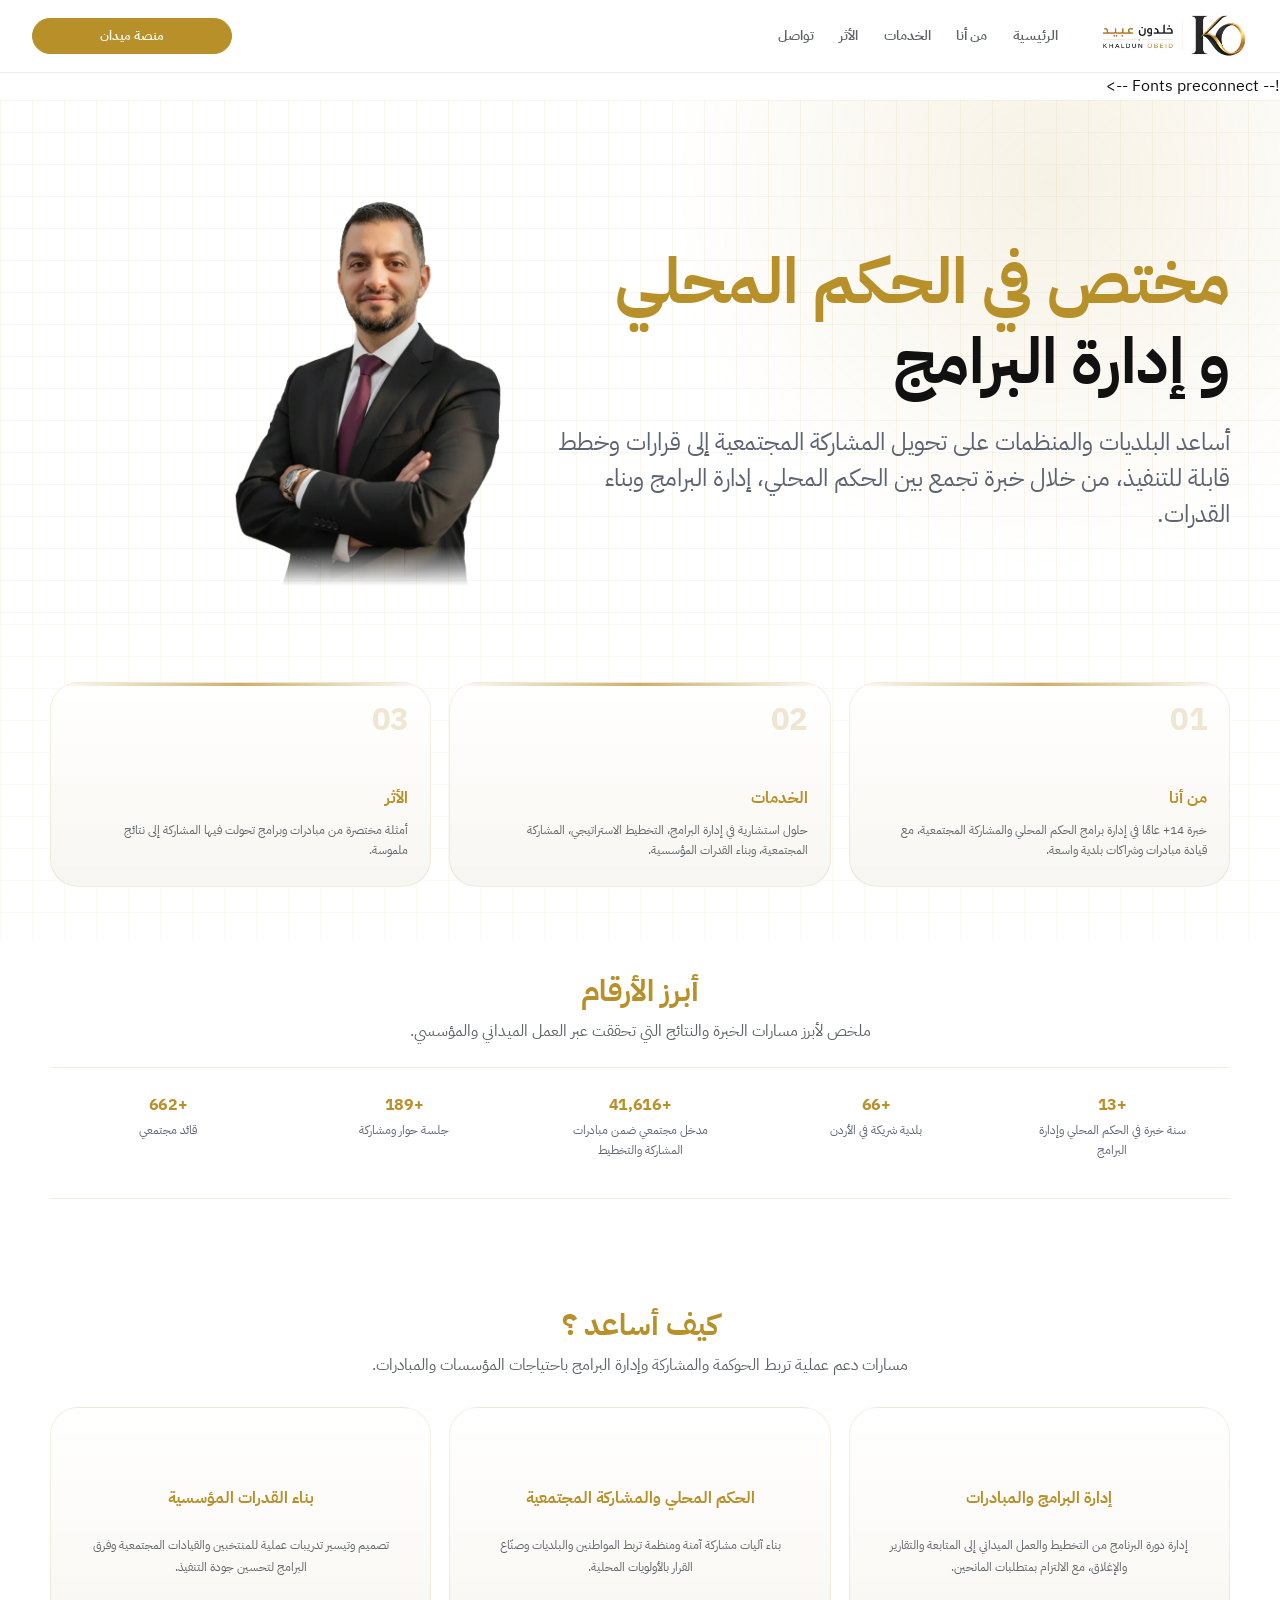
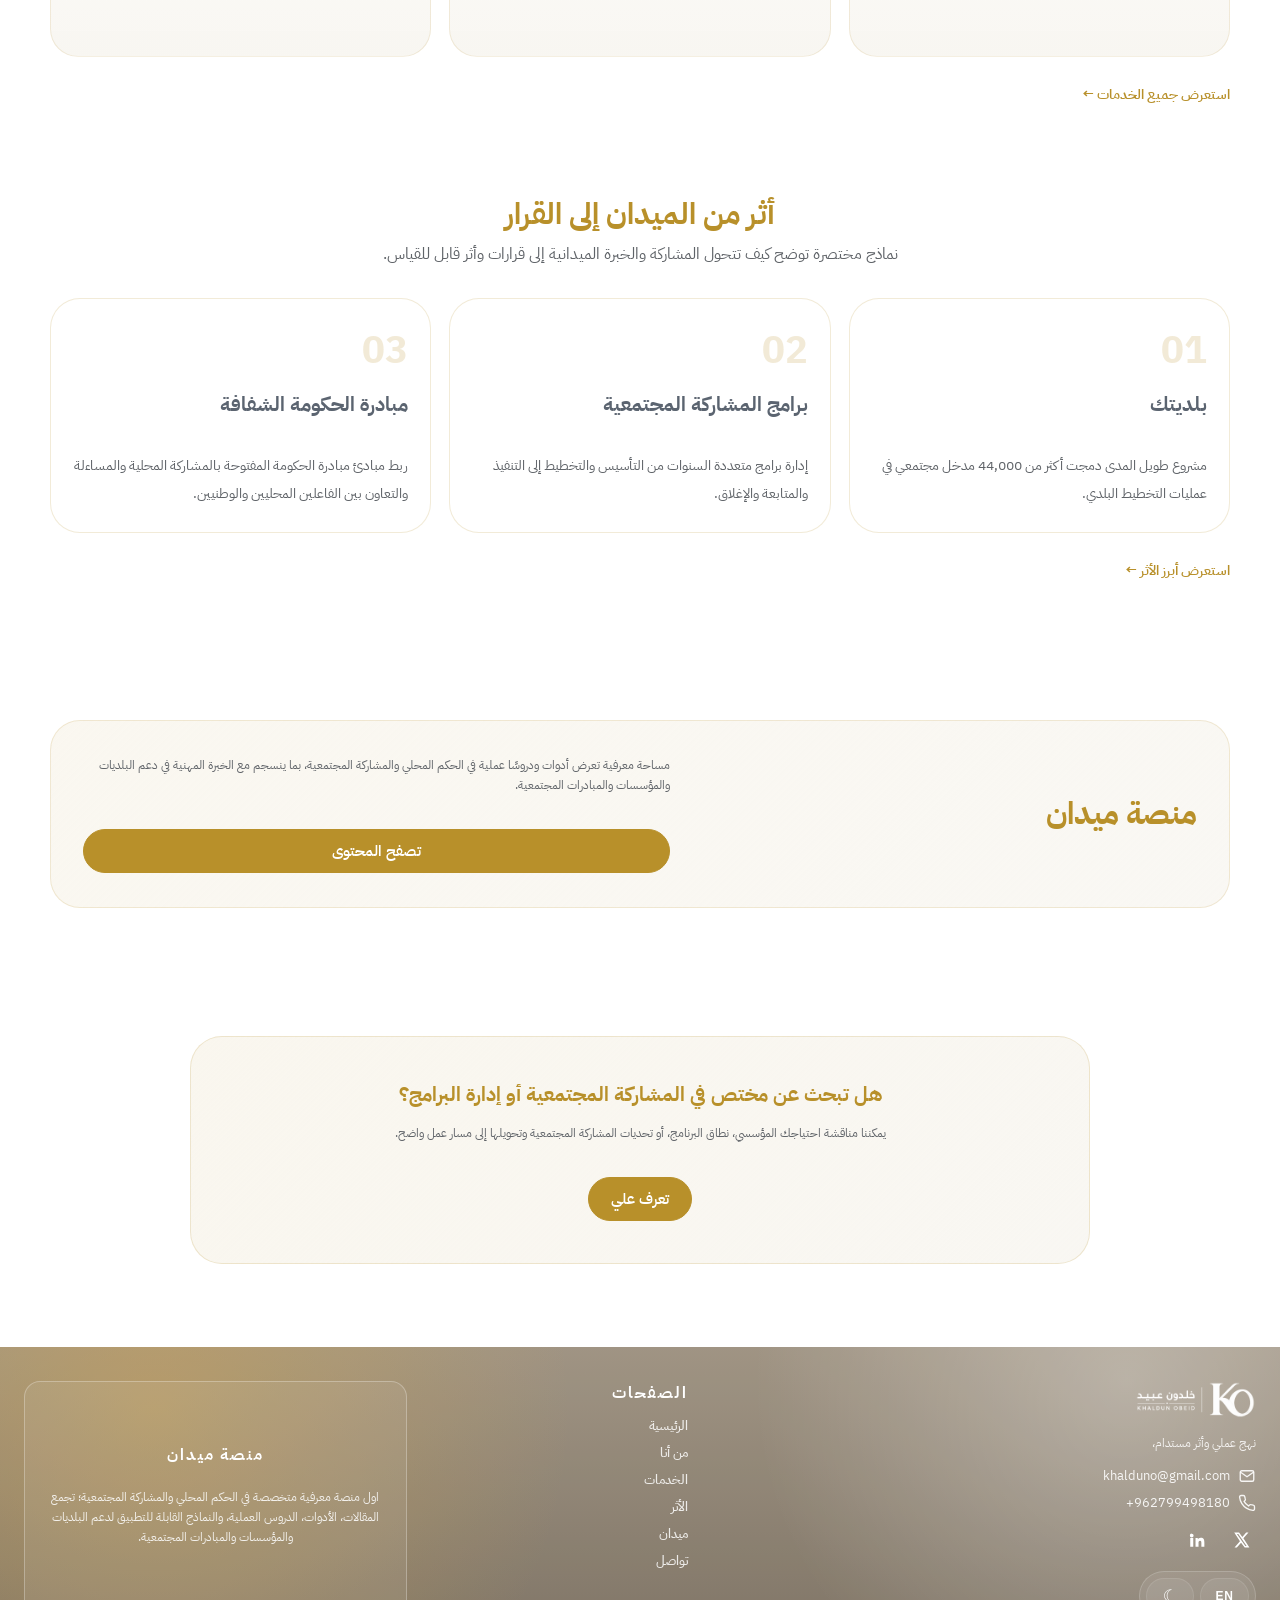
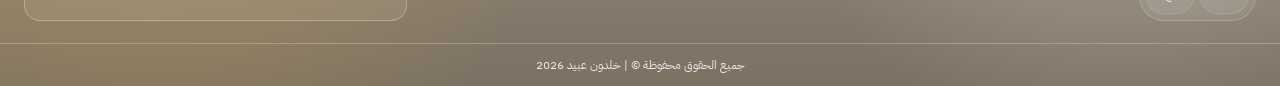
==== index.html @ 9e5905fb "Add files via upload" ====
<!DOCTYPE html>
<meta charset="utf-8"/>
<script id="early-lang-sync">
(function(){
  var root = document.documentElement;
  var saved = '';
  try { saved = localStorage.getItem('kh_lang') || ''; } catch(e) {}
  var lang = (saved === 'en' || saved === 'ar') ? saved : 'ar';
  root.setAttribute('lang', lang);
  root.setAttribute('dir', lang === 'ar' ? 'rtl' : 'ltr');
})();
</script>
</script><meta content="width=device-width,initial-scale=1" name="viewport"/><title>Khaldun Obeid | Local Governance &amp; Program Management Consultant</title><meta content="Local Governance &amp; Program Management Consultant with 14+ years of experience in donor-funded governance, municipal engagement, and participatory planning programs." name="description"/><link href="https://khaldunobeid.com/" rel="canonical"/><meta content="website" property="og:type"/><meta content="https://khaldunobeid.com/" property="og:url"/><meta content="Khaldun Obeid | Local Governance &amp; Program Management Consultant" property="og:title"/><meta content="Local Governance &amp; Program Management Consultant with 14+ years of experience in donor-funded governance, municipal engagement, and participatory planning." property="og:description"/><meta content="https://khaldunobeid.com/shared/brand/og/main-og-cover.png" property="og:image"/><meta content="1200" property="og:image:width"/><meta content="630" property="og:image:height"/><meta content="summary_large_image" name="twitter:card"/><meta content="Khaldun Obeid | Local Governance &amp; Program Management Consultant" name="twitter:title"/><meta content="Local Governance &amp; Program Management Consultant with 14+ years of experience in donor-funded governance, municipal engagement, and participatory planning." name="twitter:description"/><meta content="https://khaldunobeid.com/shared/brand/og/main-og-cover.png" name="twitter:image"/><link rel="preload" href="/shared/brand/logo/header/ko-logo-ltr-header-transparent.webp" as="image" fetchpriority="high"/>

<link rel="preload" href="/shared/images/profile/profile-transparent.webp" as="image" fetchpriority="high"/>
<link rel="preload" href="/shared/images/profile/profile-mobile.webp" as="image" media="(max-width: 767px)" fetchpriority="high"/>

!-- Fonts preconnect -->
<link rel="preconnect" href="https://fonts.googleapis.com"/>
<link rel="preconnect" href="https://fonts.gstatic.com" crossorigin/>
<link rel="preload" href="https://fonts.googleapis.com/css2?family=IBM+Plex+Sans+Arabic:wght@400;500;600;700&display=swap" as="style" onload="this.onload=null;this.rel='stylesheet'"/>
<noscript><link href="https://fonts.googleapis.com/css2?family=IBM+Plex+Sans+Arabic:wght@400;500;600;700&display=swap" rel="stylesheet"/></noscript>

<!-- Critical CSS -->
<link href="/shared/css/system/main.css" rel="stylesheet"/>
<link href="/shared/css/pages/home.css" rel="stylesheet"/>

<!-- Non-critical CSS -->
<link rel="preload" href="/shared/css/system/09-typography-lock.css" as="style" onload="this.onload=null;this.rel='stylesheet'"/>
<noscript><link href="/shared/css/system/09-typography-lock.css" rel="stylesheet"/></noscript>

<link rel="preload" href="/shared/css/system/typography-overrides.css" as="style" onload="this.onload=null;this.rel='stylesheet'"/>
<noscript><link href="/shared/css/system/typography-overrides.css" rel="stylesheet"/></noscript>

<link rel="preload" href="/shared/css/system/10-mobile-only-fixes.css" as="style" onload="this.onload=null;this.rel='stylesheet'"/>
<noscript><link href="/shared/css/system/10-mobile-only-fixes.css" rel="stylesheet"/></noscript>

<link rel="preload" href="/shared/css/system/11-mobile-typography.css" as="style" onload="this.onload=null;this.rel='stylesheet'"/>
<noscript><link href="/shared/css/system/11-mobile-typography.css" rel="stylesheet"/></noscript>

<style>
  /* === MOBILE TYPOGRAPHY FINAL LOCK === */
  h1, .hero-title, [class*="hero"] h1, .contact-page-title,
  .home-page .home-hero h1 {
    font-size: 24px !important; line-height: 30px !important; font-weight: 700 !important;
  }
  h2, [class*="section-title"], [class*="content-title"],
  .home-section-title, .about-section-title, .impact-section-title,
  .midan-section-title, .services-page h2, .about-mini-heading,
  .about-mini-heading span, .ko-site-cta__title {
    font-size: 18px !important; line-height: 28px !important; font-weight: 700 !important;
  }
  h3, [class*="card"] h3, [class*="item"] h3, [class*="panel"] h3,
  .home-metric-item h3, .impact-model-card h3, .about-card h3,
  .services-core-item h3, #key-metrics .home-metric-item h3 {
    font-size: 16px !important; line-height: 24px !important; font-weight: 700 !important;
  }
  p, [class*="card"] p, [class*="item"] p, [class*="panel"] p,
  .home-metric-item p, blockquote.about-quote p,
  .about-recommendations-slider .about-quote p,
  blockquote.about-quote footer,
  .about-recommendations-slider .about-quote footer {
    font-size: 12px !important; line-height: 20px !important; font-weight: 400 !important;
  }
@media (max-width: 767px) {
  .reveal {
    opacity: 1 !important;
    transform: none !important;
    visibility: visible !important;
    animation: none !important;
    transition: none !important;
  }
}
</style><style id="ko-v35-home-lead-final">

/* V35: desktop home lead exact target */
@media (min-width:1024px){
  html body main.home-page section.home-hero .home-container.home-hero-grid .home-hero-copy p.home-lead,
  html body .home-page .home-hero .home-hero-copy .home-lead,
  html body p.home-lead{
    font-style:normal !important;
    font-weight:400 !important;
    font-size:24px !important;
    line-height:36px !important;
  }
}

</style>  <!-- Google tag (gtag.js) -->
<script defer src="https://www.googletagmanager.com/gtag/js?id=G-NWVFRR2RDZ"></script>
<script>
  window.dataLayer = window.dataLayer || [];
  function gtag(){dataLayer.push(arguments);}
  gtag('js', new Date());

  gtag('config', 'G-NWVFRR2RDZ');
</script>
</head><body data-title-ar="الرئيسية | خلدون عبيد" data-title-en="Home | Khaldun Obeid"><header class="site-header"><div class="container header-inner"><a aria-current="page" class="brand active" href="/"><img alt="Khaldun Obeid logo" class="brand-logo" data-logo-ar="/shared/brand/logo/header/ko-logo-rtl-header-transparent.webp" data-logo-ar-dark="/shared/brand/logo/header/ko-logo-rtl-header-dark-transparent.webp" data-logo-en="/shared/brand/logo/header/ko-logo-ltr-header-transparent.webp" data-logo-en-dark="/shared/brand/logo/header/ko-logo-ltr-header-dark-transparent.webp" src="/shared/brand/logo/header/ko-logo-ltr-header-transparent.webp" width="224" height="70" fetchpriority="high"/><span class="brand-name" data-i18n-ar="خلدون عبيد" data-i18n-en="Khaldun Obeid">خلدون عبيد</span></a><nav class="nav"><a aria-current="page" class="active" data-i18n-ar="الرئيسية" data-i18n-en="Home" href="/">الرئيسية</a><a class="" data-i18n-ar="من أنا" data-i18n-en="About Me" href="/about/">من أنا</a><a class="" data-i18n-ar="الخدمات" data-i18n-en="Services" href="/services/">الخدمات</a><a class="" data-i18n-ar="الأثر" data-i18n-en="Impact" href="/impact/">الأثر</a><a class="" data-i18n-ar="تواصل" data-i18n-en="Contact" href="/contact/">تواصل</a></nav><div class="header-actions"><a class="btn btn-primary header-cta" data-i18n-ar="منصة ميدان" data-i18n-en="Midan " href="/midan/">منصة ميدان</a></div><button aria-label="Open menu" class="hamburger" data-open-menu=""><span></span><span></span><span></span></button></div></header><div class="mobile-panel"><button aria-label="Close menu" class="mobile-overlay" data-close-menu=""></button><aside class="mobile-sidebar"><div class="mobile-head"><a aria-current="page" class="brand active" href="/"><img alt="Khaldun Obeid logo" class="brand-logo" data-logo-ar="/shared/brand/logo/header/ko-logo-rtl-header-transparent.webp" data-logo-ar-dark="/shared/brand/logo/header/ko-logo-rtl-header-dark-transparent.webp" data-logo-en="/shared/brand/logo/header/ko-logo-ltr-header-transparent.webp" data-logo-en-dark="/shared/brand/logo/header/ko-logo-ltr-header-dark-transparent.webp" src="/shared/brand/logo/header/ko-logo-ltr-header-transparent.webp" width="224" height="70" loading="lazy"/><span class="brand-name" data-i18n-ar="خلدون عبيد" data-i18n-en="Khaldun Obeid">خلدون عبيد</span></a><button class="close-btn" data-close-menu="">×</button></div><nav class="mobile-nav"><a aria-current="page" class="active" data-i18n-ar="الرئيسية" data-i18n-en="Home" href="/">الرئيسية</a><a class="" data-i18n-ar="من أنا" data-i18n-en="About Me" href="/about/">من أنا</a><a class="" data-i18n-ar="الخدمات" data-i18n-en="Services" href="/services/">الخدمات</a><a class="" data-i18n-ar="الأثر" data-i18n-en="Impact" href="/impact/">الأثر</a><a class="" data-i18n-ar="تواصل" data-i18n-en="Contact" href="/contact/">تواصل</a></nav><div class="mobile-actions"><div class="mobile-tools"><button class="mobile-tool" data-lang-toggle="" type="button"></button><button class="mobile-tool" data-theme-toggle="" type="button"></button></div><a class="btn btn-primary" data-i18n-ar="منصة ميدان" data-i18n-en="Midan" href="/midan/">منصة ميدان</a></div></aside></div><main class="home-page" data-page="home">

  <!-- HERO -->
<section class="home-hero">
<div class="home-container home-hero-grid">
<div class="home-hero-copy reveal">
<h1>
<span data-i18n-ar="مختص في الحكم المحلي" data-i18n-en="Local Governance &amp; ">مختص في الحكم المحلي </span> <span class="home-title-accent" data-i18n-ar=" و إدارة البرامج" data-i18n-en="Program Management"> و إدارة البرامج</span>
</h1>
<p class="home-lead" data-i18n-ar="أساعد البلديات والمنظمات على تحويل المشاركة المجتمعية إلى قرارات وخطط قابلة للتنفيذ، من خلال خبرة تجمع بين الحكم المحلي، إدارة البرامج وبناء القدرات." data-i18n-en="I help municipalities, institutions, and NGO's turn civic participation into actionable decisions and plans through experience spanning local governance, program management, and capacity building.">أساعد البلديات والمنظمات على تحويل المشاركة المجتمعية إلى قرارات وخطط قابلة للتنفيذ، من خلال خبرة تجمع بين الحكم المحلي، إدارة البرامج وبناء القدرات.</p>
<div class="home-actions">
<a class="home-btn home-btn-primary" data-i18n-ar="ناقش مشروعك" data-i18n-en="Discuss Your Project" href="/contact/#contact-form">ناقش مشروعك</a>
<a class="home-btn home-btn-secondary" data-i18n-ar="استعرض الأثر" data-i18n-en="View Impact" href="/impact/">استعرض الأثر</a>
</div>
</div>
<div class="home-hero-portrait reveal">
<picture>
<source media="(max-width: 767px)" srcset="/shared/images/profile/profile-mobile.webp" width="400" height="500"/>
<img alt="Khaldun Obeid" src="/shared/images/profile/profile-transparent.webp" width="500" height="600" fetchpriority="high" loading="eager" decoding="async"/>
</picture>
</div>
</div>
</section>
<!-- PATHWAYS -->
<section class="home-section home-pathways-section">
<div class="home-container">
<div class="home-pathways-grid">
<a class="home-path-card reveal" href="/about/">
<span>01</span>
<h3 data-i18n-ar="من أنا" data-i18n-en="About Me">من أنا</h3>
<p data-i18n-ar="خبرة 14+ عامًا في إدارة برامج الحكم المحلي والمشاركة المجتمعية، مع قيادة مبادرات وشراكات بلدية واسعة." data-i18n-en="14+ years managing local governance and civic engagement programs, with broad municipal partnership experience.">خبرة 14+ عامًا في إدارة برامج الحكم المحلي والمشاركة المجتمعية، مع قيادة مبادرات وشراكات بلدية واسعة.</p>
</a>
<a class="home-path-card reveal" href="/services/">
<span>02</span>
<h3 data-i18n-ar="الخدمات" data-i18n-en="Services">الخدمات</h3>
<p data-i18n-ar="حلول استشارية في إدارة البرامج، التخطيط الاستراتيجي، المشاركة المجتمعية، وبناء القدرات المؤسسية." data-i18n-en="Consulting solutions in program management, strategic planning, civic engagement, and institutional capacity building.">حلول استشارية في إدارة البرامج، التخطيط الاستراتيجي، المشاركة المجتمعية، وبناء القدرات المؤسسية.</p>
</a>
<a class="home-path-card reveal" href="/impact/">
<span>03</span>
<h3 data-i18n-ar="الأثر" data-i18n-en="Impact">الأثر</h3>
<p data-i18n-ar="أمثلة مختصرة من مبادرات وبرامج تحولت فيها المشاركة إلى نتائج ملموسة." data-i18n-en="Examples for community engagement work in Jordan.">نماذج موثقة  مختصة في تعزيز المشاركة المجتمعية.</p>
</a>
</div>
</div>
</section>
<!-- MIDAN -->
<section class="home-section home-metrics-band-section" id="key-metrics"><div class="home-container"><div class="home-section-head"><h2 class="home-section-title" data-i18n-ar="أبرز الأرقام" data-i18n-en="Numbers Highlights">أبرز الأرقام</h2><p class="mobile-section-desc" data-i18n-ar="ملخص لأبرز مسارات الخبرة والنتائج التي تحققت عبر العمل الميداني والمؤسسي." data-i18n-en="A concise overview of key experience milestones and measurable results achieved through field and institutional work.">ملخص لأبرز مسارات الخبرة والنتائج التي تحققت عبر العمل الميداني والمؤسسي.</p></div><div class="home-metrics-band"><div class="home-metric-item reveal"><h3>+14</h3><p data-i18n-ar="سنة خبرة في الحكم المحلي وإدارة البرامج" data-i18n-en="Years in local governance and program management">سنة خبرة في الحكم المحلي وإدارة البرامج</p></div><div class="home-metric-item reveal"><h3>+70</h3><p data-i18n-ar="بلدية شريكة في الأردن" data-i18n-en="Partner municipalities across Jordan">بلدية شريكة في الأردن</p></div><div class="home-metric-item reveal"><h3>+44,000</h3><p data-i18n-ar="مدخل مجتمعي ضمن مبادرات المشاركة والتخطيط" data-i18n-en="Community inputs through participation and planning initiatives">مدخل مجتمعي ضمن مبادرات المشاركة والتخطيط</p></div><div class="home-metric-item reveal"><h3>+200</h3><p data-i18n-ar="جلسة حوار ومشاركة" data-i18n-en="Dialogue and participation sessions">جلسة حوار ومشاركة</p></div><div class="home-metric-item reveal"><h3>+700</h3><p data-i18n-ar="قائد مجتمعي" data-i18n-en="Community leaders">قائد مجتمعي</p></div></div></div></section><section class="home-section home-services-section" id="how-i-help"><div class="home-container"><div class="home-section-head"><h2 class="home-section-title" data-i18n-ar="كيف أساعد ؟" data-i18n-en="How I Help?">كيف أساعد ؟</h2><p class="mobile-section-desc" data-i18n-ar="مسارات دعم عملية تربط الحوكمة والمشاركة وإدارة البرامج باحتياجات المؤسسات والمبادرات." data-i18n-en="Practical support paths connecting governance, engagement, and program management to institutional needs.">مسارات دعم عملية تربط الحوكمة والمشاركة وإدارة البرامج باحتياجات المؤسسات والمبادرات.</p></div><div class="home-services-grid">
<div class="home-service-card reveal"><h3 data-i18n-ar="إدارة البرامج والمبادرات" data-i18n-en="Program &amp; Initiative Management">إدارة البرامج والمبادرات</h3><p data-i18n-ar="إدارة دورة البرنامج من التخطيط والعمل الميداني إلى المتابعة والتقارير والإغلاق، مع الالتزام بمتطلبات المانحين." data-i18n-en="Managing the program lifecycle from work planning and field implementation to MEL, reporting, and close-out, aligned with donor requirements.">إدارة دورة البرنامج من التخطيط والعمل الميداني إلى المتابعة والتقارير والإغلاق، مع الالتزام بمتطلبات المانحين.</p></div>
<div class="home-service-card reveal"><h3 data-i18n-ar="الحكم المحلي والمشاركة المجتمعية" data-i18n-en="Local Governance &amp; Civic Engagement">الحكم المحلي والمشاركة المجتمعية</h3><p data-i18n-ar="بناء آليات مشاركة آمنة ومنظمة تربط المواطنين والبلديات وصنّاع القرار بالأولويات المحلية." data-i18n-en="Building safe, structured participation mechanisms that connect citizens, municipalities, and decision-makers around local priorities.">بناء آليات مشاركة آمنة ومنظمة تربط المواطنين والبلديات وصنّاع القرار بالأولويات المحلية.</p></div>
<div class="home-service-card reveal"><h3 data-i18n-ar="بناء القدرات المؤسسية" data-i18n-en="Institutional Capacity Building">بناء القدرات المؤسسية</h3><p data-i18n-ar="تصميم وتيسير تدريبات عملية للمنتخبين والقيادات المجتمعية وفرق البرامج لتحسين جودة التنفيذ." data-i18n-en="Designing and facilitating practical training for officials, civic leaders, and program teams to improve implementation quality.">تصميم وتيسير تدريبات عملية للمنتخبين والقيادات المجتمعية وفرق البرامج لتحسين جودة التنفيذ.</p></div>
</div><a class="home-section-link" data-i18n-ar="استعرض جميع الخدمات ←" data-i18n-en="Explore all services →" href="/services/">استعرض جميع الخدمات ←</a></div></section><section class="home-section home-impact-preview-section" id="impact-preview"><div class="home-container"><div class="home-section-head"><h2 class="home-section-title" data-i18n-ar="أثر من الميدان إلى القرار" data-i18n-en="Impact from the Field to Decisions">أثر من الميدان إلى القرار</h2><p class="mobile-section-desc" data-i18n-ar="نماذج مختصرة توضح كيف تتحول المشاركة والخبرة الميدانية إلى قرارات وأثر قابل للقياس." data-i18n-en="Selected examples showing how field participation turns into decisions and measurable impact.">نماذج مختصرة توضح كيف تتحول المشاركة والخبرة الميدانية إلى قرارات وأثر قابل للقياس.</p></div><div class="home-impact-preview-grid">
<a class="home-impact-case reveal" href="/impact/"><span class="home-case-number">01</span><span class="home-case-label" data-i18n-ar="" data-i18n-en=""></span><h3 data-i18n-ar="بلديتك" data-i18n-en="Baladytak">بلديتك</h3><span class="home-result-label" data-i18n-ar="" data-i18n-en="">النتيجة</span><p data-i18n-ar="مشروع طويل المدى دمجت أكثر من 44,000 مدخل مجتمعي في عمليات التخطيط البلدي." data-i18n-en="A long-term initiative integrating 44,000+ community inputs into municipal planning processes.">مشروع طويل المدى دمجت أكثر من 44,000 مدخل مجتمعي في عمليات التخطيط البلدي.</p></a>
<a class="home-impact-case reveal" href="/impact/"><span class="home-case-number">02</span><span class="home-case-label" data-i18n-ar="" data-i18n-en=""></span><h3 data-i18n-ar="برامج المشاركة المجتمعية" data-i18n-en="Community Engagement Programs">برامج المشاركة المجتمعية</h3><span class="home-result-label" data-i18n-ar="" data-i18n-en="">النتيجة</span><p data-i18n-ar="إدارة برامج متعددة السنوات من التأسيس والتخطيط إلى التنفيذ والمتابعة والإغلاق." data-i18n-en="Managing multi-year programs from inception and work planning through implementation, MEL, and close-out.">إدارة برامج متعددة السنوات من التأسيس والتخطيط إلى التنفيذ والمتابعة والإغلاق.</p></a>
<a class="home-impact-case reveal" href="/impact/"><span class="home-case-number">03</span><span class="home-case-label" data-i18n-ar="" data-i18n-en=""></span><h3 data-i18n-ar="مبادرة الحكومة الشفافة" data-i18n-en="OGP MENA">مبادرة الحكومة الشفافة</h3><span class="home-result-label" data-i18n-ar="" data-i18n-en="">النتيجة</span><p data-i18n-ar="ربط مبادئ مبادرة الحكومة المفتوحة بالمشاركة المحلية والمساءلة والتعاون بين الفاعلين المحليين والوطنيين." data-i18n-en="Connecting open government principles with local participation, accountability, and collaboration between local and national actors.">ربط مبادئ مبادرة الحكومة المفتوحة بالمشاركة المحلية والمساءلة والتعاون بين الفاعلين المحليين والوطنيين.</p></a>
</div><a class="home-section-link" data-i18n-ar="استعرض أبرز الأثر ←" data-i18n-en="View impact  →" href="/impact/">استعرض أبرز الأثر ←</a></div></section><section class="home-section home-midan-section home-midan-feature">
<div class="home-container home-midan-panel reveal">
<div>
<span class="home-small-label" data-i18n-ar="منصة ميدان" data-i18n-en="Midan Platform">منصة ميدان</span>
<h2 data-i18n-ar="منصة ميدان" data-i18n-en="Midan Platform">ميدان</h2>
</div>
<div>
<p data-i18n-ar="مساحة معرفية تعرض أدوات ودروسًا عملية في الحكم المحلي والمشاركة المجتمعية، بما ينسجم مع الخبرة المهنية في دعم البلديات والمؤسسات والمبادرات المجتمعية." data-i18n-en="A knowledge space sharing practical tools and lessons in local governance and civic engagement, aligned with professional experience supporting municipalities, institutions, and community initiatives.">مساحة معرفية تعرض أدوات ودروسًا عملية في الحكم المحلي والمشاركة المجتمعية، بما ينسجم مع الخبرة المهنية في دعم البلديات والمؤسسات والمبادرات المجتمعية.</p>
<a class="home-btn home-btn-primary" data-i18n-ar="تصفح المحتوى" data-i18n-en="Visite Midan" href="/midan/">تصفح المحتوى</a>
</div>
</div>
</section><section class="home-section home-final-cta-section"><div class="home-container home-final-cta-panel"><div class="home-section-head"><h2 class="home-section-title home-cta-title" data-i18n-ar="هل تبحث عن مختص في المشاركة المجتمعية أو إدارة البرامج؟" data-i18n-en="Looking for Consulting Support in Governance or Program Management?">هل تبحث عن مختص في المشاركة المجتمعية أو إدارة البرامج؟</h2></div><p data-i18n-ar="يمكننا مناقشة احتياجك المؤسسي، نطاق البرنامج، أو تحديات المشاركة المجتمعية وتحويلها إلى مسار عمل واضح." data-i18n-en="We can discuss your institutional need, program scope, or civic engagement challenge and turn it into a clear action path.">يمكننا مناقشة احتياجك المؤسسي، نطاق البرنامج، أو تحديات المشاركة المجتمعية وتحويلها إلى مسار عمل واضح.</p><a class="home-btn home-btn-primary" data-i18n-ar="تعرف علي" data-i18n-en="I'm Here" href="/about">تواصل معي</a></div></section>
</main><footer class="site-footer"><div class="container footer-grid"><section><div class="footer-brand"><img alt="Khaldun Obeid logo" class="brand-logo footer-logo" data-logo-ar="/shared/brand/logo/header/ko-logo-rtl-header-transparent.webp" data-logo-ar-dark="/shared/brand/logo/header/ko-logo-rtl-header-dark-transparent.webp" data-logo-en="/shared/brand/logo/header/ko-logo-ltr-header-transparent.webp" data-logo-en-dark="/shared/brand/logo/header/ko-logo-ltr-header-dark-transparent.webp" src="/shared/brand/logo/header/ko-logo-ltr-header-dark-transparent.webp" width="224" height="70" loading="eager"/><span class="brand-name" data-i18n-ar="خلدون عبيد" data-i18n-en="Khaldun Obeid">خلدون عبيد</span></div><p class="footer-desc" data-i18n-ar="نهج عملي وأثر مستدام،" data-i18n-en="Practical Approach and Sustainable Impact.">نهج عملي وأثر مستدام،</p><div class="contact-list"><a class="inline-icon" href="mailto:khalduno@gmail.com"><svg fill="none" stroke="currentColor" stroke-linecap="round" stroke-linejoin="round" stroke-width="1.8" viewbox="0 0 24 24"><rect height="14" rx="2" width="18" x="3" y="5"></rect><path d="m3.5 7 8.5 6 8.5-6"></path></svg>khalduno@gmail.com</a><a class="inline-icon" href="tel:+962799498180"><svg fill="none" stroke="currentColor" stroke-linecap="round" stroke-linejoin="round" stroke-width="1.8" viewbox="0 0 24 24"><path d="M22 16.92v3a2 2 0 0 1-2.18 2 19.8 19.8 0 0 1-8.63-3.07 19.5 19.5 0 0 1-6-6A19.8 19.8 0 0 1 2.12 4.18 2 2 0 0 1 4.11 2h3a2 2 0 0 1 2 1.72c.13.96.35 1.9.66 2.81a2 2 0 0 1-.45 2.11L8.05 9.91a16 16 0 0 0 6.04 6.04l1.27-1.27a2 2 0 0 1 2.11-.45c.91.31 1.85.53 2.81.66A2 2 0 0 1 22 16.92Z"></path></svg><span class="phone-number" dir="ltr">+962799498180</span></a></div><div class="social"><a aria-label="X" href="https://x.com/KhaldunObeid" rel="noopener noreferrer" target="_blank"><svg fill="currentColor" viewbox="0 0 24 24"><path d="M18.9 2H22l-6.78 7.75L23.2 22h-6.25l-4.9-6.4L6.45 22H3.35l7.25-8.28L2.95 2h6.4l4.42 5.85L18.9 2Zm-1.1 17.85h1.72L8.4 4.04H6.56l11.24 15.8Z"></path></svg></a><a aria-label="LinkedIn" class="linkedin-link" href="https://www.linkedin.com/in/khaldunobeid" rel="noopener noreferrer" target="_blank"><svg fill="currentColor" viewbox="0 0 24 24"><path d="M4.98 3.5a2.5 2.5 0 1 1-.02 5 2.5 2.5 0 0 1 .02-5ZM3 9.35h4v11.8H3V9.35Zm6.25 0h3.83v1.61h.05c.54-.96 1.86-1.98 3.83-1.98 4.1 0 4.86 2.7 4.86 6.2v5.97h-4v-5.3c0-1.26-.02-2.88-1.75-2.88-1.76 0-2.03 1.37-2.03 2.79v5.39h-4V9.35Z"></path></svg></a></div><div class="footer-tools"><button class="footer-tool" data-lang-toggle=""></button><button class="footer-tool" data-theme-toggle=""></button></div></section><section><h3 class="footer-title" data-i18n-ar="الصفحات" data-i18n-en="Pages">الصفحات</h3><ul class="footer-links"><li><a data-i18n-ar="الرئيسية" data-i18n-en="Home" href="/">الرئيسية</a></li><li><a data-i18n-ar="من أنا" data-i18n-en="About Me" href="/about/">من أنا</a></li><li><a data-i18n-ar="الخدمات" data-i18n-en="Services" href="/services/">الخدمات</a></li><li><a data-i18n-ar="الأثر" data-i18n-en="Impact" href="/impact/">الأثر</a></li><li><a data-i18n-ar="ميدان" data-i18n-en="Midan" href="/midan/">ميدان</a></li><li><a data-i18n-ar="تواصل" data-i18n-en="Contact" href="/contact/">تواصل</a></li></ul></section><a aria-label="منصة ميدان" class="midan-box" href="/midan/"><h3 class="footer-title" data-i18n-ar="منصة ميدان" data-i18n-en="Midan Platform">منصة ميدان</h3><p class="footer-desc" data-i18n-ar="اول منصة معرفية متخصصة في الحكم المحلي والمشاركة المجتمعية؛ تجمع المقالات، الأدوات، الدروس العملية، والنماذج القابلة للتطبيق لدعم البلديات والمؤسسات والمبادرات المجتمعية." data-i18n-en="The first specialized knowledge platform in local governance and community engagement; it brings together articles, tools, practical lessons, and applicable templates to support municipalities, institutions, and community initiatives.">اول منصة معرفية متخصصة في الحكم المحلي والمشاركة المجتمعية؛ تجمع المقالات، الأدوات، الدروس العملية، والنماذج القابلة للتطبيق لدعم البلديات والمؤسسات والمبادرات المجتمعية.</p></a></div><div class="footer-bottom" data-i18n-ar="جميع الحقوق محفوظة © | خلدون عبيد 2026" data-i18n-en="All rights reserved © | Khaldun Obeid 2026">جميع الحقوق محفوظة © | خلدون عبيد 2026</div></footer><script src="/shared/js/main.js" type="module"></script><script defer="True" src="/shared/js/mobile-only-fixes.js"></script><style id="ko-v28-requested-fixes">
@media (max-width:767px){
html[lang="ar"] .home-hero-content,html[dir="rtl"] .home-hero-content{order:1!important;}
html[lang="ar"] .home-hero-image,html[dir="rtl"] .home-hero-image,html[lang="ar"] .home-hero-portrait,html[dir="rtl"] .home-hero-portrait{order:2!important;}
.about-page .hero h1,.about-page .hero p,.about-hero h1,.about-hero p{text-align:center!important;margin-inline:auto!important;}
}
@media (min-width:768px){
.about-page .about-actions,.about-page .hero-actions{order:1!important;}
.about-page .about-biography-text,.about-page .hero-description{order:2!important;}
}
@media (min-width:1024px){
.services-page h1{max-width:12ch!important;margin-inline:auto!important;line-height:1.2!important;}
}
.contact-page h1{color:#bf9125!important;}
.contact-page .hero-eyebrow,.contact-page .hero-kicker,.contact-page .hero-subtitle-tag,.contact-page .section-eyebrow{display:none!important;}
</style>
<style id="ko-v29-direct-fixes">
/* الرئيسية: في العربية على الموبايل النص قبل الصورة */
@media (max-width:767px){
  html[dir="rtl"] .home-page .home-hero-grid,
  body[dir="rtl"] .home-page .home-hero-grid,
  .home-page .home-hero-grid{
    display:flex !important;
    flex-direction:column !important;
  }
  html[dir="rtl"] .home-page .home-hero-copy,
  body[dir="rtl"] .home-page .home-hero-copy,
  .home-page .home-hero-copy{
    order:1 !important;
  }
  html[dir="rtl"] .home-page .home-hero-portrait,
  body[dir="rtl"] .home-page .home-hero-portrait,
  .home-page .home-hero-portrait{
    order:2 !important;
  }
}

/* من أنا: الأزرار قبل الفقرة على الكمبيوتر بعد نقلها في HTML */
@media (min-width:768px){
  .about-page .about-editorial-copy,
  .about-premium .about-editorial-copy{
    display:flex !important;
    flex-direction:column !important;
  }
  .about-page .about-editorial-copy .about-cta-row,
  .about-premium .about-editorial-copy .about-cta-row{
    order:0 !important;
    margin:0 0 22px !important;
  }
  .about-page .about-editorial-copy > p,
  .about-premium .about-editorial-copy > p{
    order:1 !important;
  }
}

/* الخدمات: عنوان الهيرو سطرين على الكمبيوتر */
@media (min-width:768px){
  .services-page .services-hero-copy h1,
  .services-page .services-hero-title-v29{
    max-width:none !important;
    width:auto !important;
    white-space:normal !important;
    text-align:inherit !important;
  }
  .services-page .services-hero-title-v29 span{
    display:block !important;
  }
}

/* تواصل: لون عنوان الهيرو وإخفاء الوسم أعلى الهيرو */
.contact-page-title,
#contact .contact-page-title,
main #contact h1.contact-page-title{
  color:#bf9125 !important;
}
#contact .eyebrow,
#contact .contact-kicker:first-child,
.contact-kicker{
  display:none !important;
}
</style>

<style id="ko-v30-layout-corrections">
/* الرئيسية: موبايل عربي — النص أولاً ثم الصورة مباشرة، بدون نزول زائد */
@media (max-width:767px){
  html[dir="rtl"] .home-page .home-hero-grid,
  body[dir="rtl"] .home-page .home-hero-grid{
    display:flex !important;
    flex-direction:column !important;
    align-items:center !important;
    justify-content:flex-start !important;
    gap:18px !important;
  }

  html[dir="rtl"] .home-page .home-hero-copy,
  body[dir="rtl"] .home-page .home-hero-copy{
    order:1 !important;
    margin-bottom:0 !important;
  }

  html[dir="rtl"] .home-page .home-hero-portrait,
  body[dir="rtl"] .home-page .home-hero-portrait{
    order:2 !important;
    margin-top:0 !important;
    padding-top:0 !important;
  }

  html[dir="rtl"] .home-page .home-hero-portrait img,
  body[dir="rtl"] .home-page .home-hero-portrait img{
    max-height:260px !important;
    width:auto !important;
    margin:0 auto !important;
    object-fit:contain !important;
  }
}

/* من أنا: الموبايل يرجع كما كان — الأزرار تحت الصورة */
@media (max-width:767px){
  .about-premium .about-biography-portrait .about-cta-row{
    display:flex !important;
  }

  .about-premium .about-editorial-copy .about-cta-row-desktop{
    display:none !important;
  }
}

/* من أنا: الكمبيوتر — نسخة الأزرار داخل النص قبل الفقرة، والأزرار الأصلية تحت الصورة مخفية */
@media (min-width:768px){
  .about-premium .about-biography-portrait > .about-cta-row{
    display:none !important;
  }

  .about-premium .about-editorial-copy{
    display:block !important;
  }

  .about-premium .about-editorial-copy .about-cta-row-desktop{
    display:flex !important;
    justify-content:center !important;
    gap:14px !important;
    margin:0 auto 22px !important;
  }
}

/* الخدمات: عنوان الهيرو سطرين على الكمبيوتر فقط */
@media (min-width:1024px){
  .services-page .services-hero-copy h1{
    max-width:620px !important;
    text-align:inherit !important;
    line-height:1.18 !important;
  }
  .services-page .services-hero-title-v29 span{
    display:block !important;
  }
}

/* تواصل: لون العنوان وإخفاء الوسم أعلى الهيرو */
.contact-page-title,
#contact .contact-page-title,
main #contact h1.contact-page-title{
  color:#bf9125 !important;
}

#contact .eyebrow,
#contact .section-head .eyebrow,
main #contact .eyebrow.reveal{
  display:none !important;
}
</style>

<style id="ko-v31-home-about-fixes">
/* من أنا - الكمبيوتر: توسيط الأزرار في وسط الشاشة */
@media (min-width:768px){
  .about-premium .about-editorial-copy .about-cta-row-desktop,
  .about-page .about-editorial-copy .about-cta-row-desktop{
    width:100vw !important;
    max-width:100vw !important;
    margin-inline:calc(50% - 50vw) !important;
    display:flex !important;
    justify-content:center !important;
    align-items:center !important;
    gap:14px !important;
    text-align:center !important;
  }
}

/* الرئيسية - الموبايل فقط */
@media (max-width:767px){
  .home-page .home-hero{
    display:flex !important;
    align-items:center !important;
    justify-content:center !important;
    min-height:calc(100svh - 96px) !important;
    text-align:center !important;
  }

  html[dir="rtl"] .home-page .home-hero-grid,
  body[dir="rtl"] .home-page .home-hero-grid,
  .home-page .home-hero-grid{
    display:flex !important;
    flex-direction:column !important;
    align-items:center !important;
    justify-content:center !important;
    gap:18px !important;
    text-align:center !important;
  }

  .home-page .home-hero-copy{
    order:1 !important;
    width:100% !important;
    text-align:center !important;
    margin:0 auto !important;
  }

  .home-page .home-hero-copy h1,
  .home-page .home-hero-copy h1 span{
    text-align:center !important;
  }

  .home-page .home-lead{
    font-style:normal !important;
    font-weight:400 !important;
    font-size:18px !important;
    line-height:27px !important;
    text-align:center !important;
    margin-inline:auto !important;
    max-width:34ch !important;
  }

  .home-page .home-hero-portrait{
    order:2 !important;
    width:100% !important;
    display:flex !important;
    justify-content:center !important;
    align-items:center !important;
    margin:0 auto !important;
  }

  .home-page .home-hero-portrait img{
    content:url('/shared/images/profile/profile-mobile.webp') !important;
    max-height:300px !important;
    width:auto !important;
    max-width:82vw !important;
    object-fit:contain !important;
    object-position:center bottom !important;
    margin:0 auto !important;
  }
}
</style>

<style id="ko-v34-home-lead-only">
@media (min-width:1024px){
  .home-lead{
    font-style:normal !important;
    font-weight:400 !important;
    font-size:24px !important;
    line-height:36px !important;
  }
}
</style>

<style id="ko-v36-mobile-section-desc-desktop">
@media (min-width:1024px){
  .mobile-section-desc{
    font-style:normal !important;
    font-weight:400 !important;
    font-size:16px !important;
    line-height:24px !important;
  }
}
</style>

<style id="ko-v37-section-desc-desktop">
@media (min-width:1024px){

  .mobile-section-desc,
  .home-section-head p,
  .about-section-head p,
  .services-section-head p,
  .impact-section-head p,
  .midan-section-head p{
    font-style:normal !important;
    font-weight:400 !important;
    font-size:16px !important;
    line-height:24px !important;
  }
}
</style>

<style id="ko-final-v2-about-desktop-spacing">
@media (min-width:1024px){
  .about-premium .about-overview,
  .about-page .about-overview{
    padding-bottom:96px !important;
  }

  .about-premium .about-editorial-grid,
  .about-page .about-editorial-grid{
    row-gap:48px !important;
    align-items:start !important;
  }

  .about-premium .about-inline-numbers-grid,
  .about-page .about-inline-numbers-grid{
    overflow:visible !important;
    align-items:stretch !important;
    margin-bottom:72px !important;
  }

  .about-premium .about-inline-numbers-grid .about-card,
  .about-page .about-inline-numbers-grid .about-card{
    min-height:132px !important;
    height:auto !important;
    overflow:visible !important;
    padding-bottom:22px !important;
  }

  .about-premium .about-card h3,
  .about-page .about-card h3{
    line-height:1.15 !important;
  }

  .about-premium .about-card p,
  .about-page .about-card p{
    line-height:22px !important;
    overflow:visible !important;
  }

  .about-premium .about-philosophy-section,
  .about-premium .about-work-philosophy,
  .about-premium #work-philosophy,
  .about-page .about-philosophy-section,
  .about-page .about-work-philosophy,
  .about-page #work-philosophy{
    clear:both !important;
    margin-top:96px !important;
    padding-top:48px !important;
    position:relative !important;
    z-index:1 !important;
  }
}
</style>

<style id="ko-final-theme-card-fixes">
@media (max-width:767px){
  .home-page #key-metrics,
  .home-page .home-metrics-band-section{
    background:var(--bg) !important;
    color:var(--text) !important;
  }
  .home-page #key-metrics .home-section-title,
  .home-page #key-metrics h2,
  .home-page .home-metrics-band-section .home-section-title{
    color:var(--gold) !important;
  }
  .home-page #key-metrics .mobile-section-desc,
  .home-page .home-metrics-band-section .mobile-section-desc{
    color:var(--muted) !important;
  }
  .home-page #key-metrics .home-metrics-band,
  .home-page .home-metrics-band-section .home-metrics-band{
    background:transparent !important;
    border-color:rgba(var(--gold-rgb),.18) !important;
  }
  .home-page #key-metrics .home-metric-item,
  .home-page .home-metrics-band-section .home-metric-item{
    background:var(--card-bg) !important;
    border:1px solid rgba(var(--gold-rgb),.18) !important;
    color:var(--text) !important;
  }
  .home-page #key-metrics .home-metric-item h3{color:var(--gold) !important;}
  .home-page #key-metrics .home-metric-item p{color:var(--muted) !important;}
}

.about-premium .about-btn-secondary,
.about-page .about-btn-secondary{
  background:transparent !important;
  color:var(--gold) !important;
  border:1px solid rgba(var(--gold-rgb),.36) !important;
}
.about-premium .about-btn-secondary:hover,
.about-page .about-btn-secondary:hover{
  background:rgba(var(--gold-rgb),.08) !important;
  color:var(--gold-dark) !important;
  border-color:rgba(var(--gold-rgb),.48) !important;
}

@media (min-width:768px){
  html[dir="rtl"] .about-premium .about-editorial-copy,
  html[dir="rtl"] .about-page .about-editorial-copy{
    display:block !important;
  }
  html[dir="rtl"] .about-premium .about-editorial-copy .about-cta-row-desktop,
  html[dir="rtl"] .about-page .about-editorial-copy .about-cta-row-desktop{
    position:static !important;
    transform:none !important;
    width:auto !important;
    max-width:none !important;
    margin:0 auto 26px !important;
    display:flex !important;
    justify-content:center !important;
    align-items:center !important;
    gap:14px !important;
  }
  html[dir="rtl"] .about-premium .about-editorial-copy > p,
  html[dir="rtl"] .about-page .about-editorial-copy > p{
    margin-top:0 !important;
    clear:both !important;
  }
}

.services-page #core-services .ko-service-card,
.services-page .ko-service-card,
.services-page #core-services .services-core-item,
.services-page .services-core-item,
.services-page #core-services .services-card-face,
.services-page .services-card-face,
.services-page #core-services .services-card-front,
.services-page .services-card-front{
  background:var(--card-bg) !important;
  color:var(--text) !important;
  border-color:rgba(var(--gold-rgb),.18) !important;
}
.services-page #core-services .ko-service-card h3,
.services-page .ko-service-card h3,
.services-page #core-services .services-core-item h3,
.services-page .services-core-item h3{
  color:var(--gold) !important;
}
.services-page #core-services .ko-service-card p,
.services-page .ko-service-card p,
.services-page #core-services .services-core-item p,
.services-page .services-core-item p{
  color:var(--muted) !important;
}
.services-page #core-services .ko-service-icon,
.services-page .ko-service-icon,
.services-page #core-services .services-core-icon,
.services-page .services-core-icon{
  color:var(--gold) !important;
  background:transparent !important;
}
html[data-theme="dark"] .services-page #core-services .ko-service-card,
body[data-theme="dark"] .services-page #core-services .ko-service-card,
html[data-theme="dark"] .services-page .ko-service-card,
body[data-theme="dark"] .services-page .ko-service-card,
html[data-theme="dark"] .services-page #core-services .services-card-face,
body[data-theme="dark"] .services-page #core-services .services-card-face{
  background:linear-gradient(135deg, rgba(18,18,18,.96), rgba(10,10,10,.98)) !important;
  border-color:rgba(var(--gold-rgb),.24) !important;
}
html[data-theme="light"] .services-page #core-services .ko-service-card,
body[data-theme="light"] .services-page #core-services .ko-service-card,
html[data-theme="light"] .services-page .ko-service-card,
body[data-theme="light"] .services-page .ko-service-card{
  background:linear-gradient(180deg, rgba(255,255,255,.96), rgba(248,246,241,.98)) !important;
}
</style>

<style id="ko-final-v2-theme-about-fixes">
/* Strong fix: key metrics cards on mobile/dark must not stay white */
@media (max-width:767px){
  html[data-theme="dark"] #key-metrics .home-metrics-band > .home-metric-item,
  html[data-theme="dark"] #key-metrics .home-metrics-band > .home-metric-item.reveal,
  html[data-theme="dark"] #key-metrics .home-metrics-band > .home-metric-item.visible,
  body[data-theme="dark"] #key-metrics .home-metrics-band > .home-metric-item,
  body[data-theme="dark"] #key-metrics .home-metrics-band > .home-metric-item.reveal,
  body[data-theme="dark"] #key-metrics .home-metrics-band > .home-metric-item.visible{
    background:#15130f !important;
    background-color:#15130f !important;
    background-image:none !important;
    border:1px solid rgba(var(--gold-rgb),.28) !important;
    color:var(--text) !important;
    box-shadow:none !important;
  }

  html[data-theme="dark"] #key-metrics .home-metrics-band > .home-metric-item h3,
  body[data-theme="dark"] #key-metrics .home-metrics-band > .home-metric-item h3{
    color:var(--gold) !important;
  }

  html[data-theme="dark"] #key-metrics .home-metrics-band > .home-metric-item p,
  body[data-theme="dark"] #key-metrics .home-metrics-band > .home-metric-item p{
    color:rgba(255,255,255,.72) !important;
  }

  html[data-theme="light"] #key-metrics .home-metrics-band > .home-metric-item,
  html[data-theme="light"] #key-metrics .home-metrics-band > .home-metric-item.reveal,
  html[data-theme="light"] #key-metrics .home-metrics-band > .home-metric-item.visible,
  body[data-theme="light"] #key-metrics .home-metrics-band > .home-metric-item,
  body[data-theme="light"] #key-metrics .home-metrics-band > .home-metric-item.reveal,
  body[data-theme="light"] #key-metrics .home-metrics-band > .home-metric-item.visible{
    background:#fffdf8 !important;
    background-color:#fffdf8 !important;
    background-image:none !important;
    border:1px solid rgba(var(--gold-rgb),.20) !important;
  }
}

/* About Me RTL desktop: prevent CTA buttons from overlapping hero/intro text */
@media (min-width:768px){
  html[dir="rtl"] .about-premium .about-editorial-copy .about-cta-row,
  html[dir="rtl"] .about-page .about-editorial-copy .about-cta-row,
  html[dir="rtl"] .about-premium .about-editorial-copy .about-cta-row-desktop,
  html[dir="rtl"] .about-page .about-editorial-copy .about-cta-row-desktop{
    position:relative !important;
    inset:auto !important;
    top:auto !important;
    right:auto !important;
    bottom:auto !important;
    left:auto !important;
    transform:none !important;

    width:100% !important;
    max-width:100% !important;
    margin:24px auto 0 !important;

    display:flex !important;
    justify-content:center !important;
    align-items:center !important;
    gap:14px !important;
    clear:both !important;
    z-index:1 !important;
  }

  html[dir="rtl"] .about-premium .about-editorial-copy,
  html[dir="rtl"] .about-page .about-editorial-copy{
    display:flex !important;
    flex-direction:column !important;
    align-items:center !important;
  }

  html[dir="rtl"] .about-premium .about-editorial-copy > p,
  html[dir="rtl"] .about-page .about-editorial-copy > p,
  html[dir="rtl"] .about-premium .about-editorial-copy .about-bio,
  html[dir="rtl"] .about-page .about-editorial-copy .about-bio{
    order:1 !important;
    margin-bottom:0 !important;
  }

  html[dir="rtl"] .about-premium .about-editorial-copy .about-cta-row,
  html[dir="rtl"] .about-page .about-editorial-copy .about-cta-row,
  html[dir="rtl"] .about-premium .about-editorial-copy .about-cta-row-desktop,
  html[dir="rtl"] .about-page .about-editorial-copy .about-cta-row-desktop{
    order:2 !important;
  }
}

/* If the CTA sits in the portrait column, hide only duplicate desktop RTL version there */
@media (min-width:768px){
  html[dir="rtl"] .about-premium .about-biography-portrait > .about-cta-row,
  html[dir="rtl"] .about-page .about-biography-portrait > .about-cta-row{
    display:none !important;
  }
}
</style>
</body></html>
---- shared/css/system/main.css ----
/*
  Shared System Entry Point
  Load this file once on every page, then load exactly one page file from /shared/css/pages/.

  Structure:
  00 colors/tokens -> 01 fonts -> 02 base -> 03 typography -> 04 layout -> 05 components -> 06 utilities -> 07 brand overrides
*/

@import './00-colors-tokens.css';
@import './02-base.css';
@import './03-typography.css';
@import url('./08-type-roles.css');
@import './04-layout.css';
@import './05-components.css';
@import './06-utilities.css';
@import './07-brand-overrides.css';
---- shared/css/pages/home.css ----
.home-kicker,.home-small-label{margin-bottom:18px;letter-spacing:.08em;text-transform:uppercase}.home-btn,.home-impact-case,.home-inline-link,.home-metric-item,.home-path-card,.home-section-link{text-decoration:none}.home-hero-portrait img,.home-hero-portrait picture img{width:min(285px,100%)!important;height:auto;object-fit:contain}.home-page{background:var(--bg);color:var(--text);overflow:hidden}.home-container{width:min(1180px,calc(100% - 48px));margin-inline:auto}.home-section{padding:64px 0;position:relative}.home-small-label{display:inline-flex;color:var(--gold);font-size:var(--type-badge-size);line-height:var(--type-badge-line);font-weight:var(--type-badge-weight)}html[dir=rtl] .home-kicker,html[dir=rtl] .home-small-label{letter-spacing:0;text-transform:none}html[dir=rtl] .home-hero{background:linear-gradient(rgba(var(--gold-rgb),.07) 1px,transparent 1px),linear-gradient(90deg,rgba(var(--gold-rgb),.07) 1px,transparent 1px),radial-gradient(circle at 82% 16%,rgba(var(--gold-rgb),.12),transparent 34%),linear-gradient(180deg,var(--bg),var(--bg));background-size:32px 32px,32px 32px,100% 100%,100% 100%}html[dir=rtl] .home-hero-copy{order:2}html[dir=rtl] .home-hero-portrait{order:1}.home-actions{display:flex;gap:14px;flex-wrap:wrap;margin-top:28px}.home-btn{min-height:44px;display:inline-flex;align-items:center;justify-content:center;border-radius:999px;padding:11px 22px;font-size:var(--type-btn-size);line-height:var(--type-btn-line);font-weight:var(--type-btn-weight);transition:.28s}.home-btn-primary{color:var(--ko-white);background:var(--gold);border:1px solid var(--gold)}.home-btn-primary:hover{transform:translateY(-2px);background:var(--gold-dark);border-color:var(--gold-dark)}.home-btn-secondary{color:var(--text);background:0 0;border:1px solid var(--border)}.home-btn-secondary:hover{transform:translateY(-2px);color:var(--gold);border-color:rgba(var(--gold-rgb),.42)}.home-editorial-grid{display:grid;grid-template-columns:.82fr 1.18fr;gap:58px;align-items:start}.home-hero-copy,.home-section-head{max-width:760px}.home-editorial-copy{display:grid;gap:18px;max-width:760px}.home-feature-grid{display:grid;grid-template-columns:.9fr 1.1fr;gap:46px;align-items:center}.home-feature-copy{max-width:560px}.home-feature-copy p{margin-top:18px}.home-inline-link{display:inline-flex;margin-top:22px;color:var(--gold);font-size:var(--type-btn-sm-size);line-height:var(--type-btn-sm-line);font-weight:var(--type-btn-sm-weight)}.home-inline-link:hover,.home-section-link:hover{color:var(--gold-dark)}.home-feature-list{display:grid;gap:12px}.home-feature-list span{display:flex;align-items:center;min-height:58px;padding:16px 20px;border-radius:20px;border:1px solid var(--border);color:var(--slate);font-size:var(--type-body-sm-size);line-height:var(--type-body-sm-line);font-weight:var(--type-body-sm-weight);background:var(--soft)}.home-impact-panel{display:grid;grid-template-columns:1fr .92fr;gap:36px;align-items:center;padding:36px;border-radius:30px;border:1px solid rgba(var(--gold-rgb),.16);background:linear-gradient(135deg,rgba(var(--gold-rgb),.06),rgba(248,246,241,.82))}.home-impact-copy p{max-width:680px;margin-top:16px}.home-impact-metrics{display:grid;grid-template-columns:repeat(3,minmax(0,1fr));border:1px solid rgba(var(--gold-rgb),.16);border-radius:24px;overflow:hidden}.home-impact-metrics article{min-height:118px;display:flex;flex-direction:column;align-items:center;justify-content:center;text-align:center;padding:18px 14px;background:var(--bg)}.home-impact-metrics article+article{border-inline-start:1px solid var(--border)}.home-impact-metrics strong{color:var(--gold);font-size:var(--type-stat-number-size);line-height:var(--type-stat-number-line)}.home-impact-metrics span{margin-top:9px;color:var(--slate);font-size:var(--type-stat-label-size);line-height:var(--type-stat-label-line);font-weight:var(--type-stat-label-weight)}.home-cta{max-width:820px;margin-inline:auto;padding:34px 24px;text-align:center;border-radius:24px;border:1px solid rgba(var(--gold-rgb),.16);background:linear-gradient(135deg,rgba(var(--gold-rgb),.075),rgba(248,246,241,.82))}.home-cta h2{max-width:680px;margin-inline:auto;font-size:clamp(22px,2vw,30px);line-height:1.4}.home-cta p{max-width:640px;margin:14px auto 0;font-size:var(--type-cta-desc-size);line-height:var(--type-cta-desc-line)}.home-cta-actions{display:flex;gap:14px;flex-wrap:wrap;justify-content:center;margin-top:22px}.home-page .reveal{opacity:0;transform:translateY(18px);animation:.75s forwards homeFade}.home-page .reveal:nth-child(2){animation-delay:.08s}.home-page .reveal:nth-child(3){animation-delay:.16s}.home-hero .home-actions,.home-impact-preview,.home-midan-panel .home-small-label,.home-positioning,.home-services-preview{display:none!important}.home-section-head-centered{max-width:860px!important;margin-inline:auto!important;text-align:center!important}.home-section-head-centered p{max-width:760px;margin:14px auto 0;font-size:var(--type-body-sm-size);line-height:var(--type-body-sm-line)}.home-path-card:hover h3{color:var(--gold-dark)!important}.home-trust-strip-section{padding:18px 0 44px}.home-trust-strip{display:flex;align-items:center;justify-content:center;flex-wrap:wrap;gap:0;max-width:980px;margin-inline:auto;padding:17px 22px;border-top:1px solid rgba(var(--gold-rgb),.18);border-bottom:1px solid rgba(var(--gold-rgb),.18)}.home-trust-strip span{color:var(--slate);font-size:var(--type-caption-size);line-height:var(--type-caption-line);font-weight:var(--type-caption-weight);white-space:nowrap}.home-trust-strip span+span:before{content:"•";margin-inline:14px;color:var(--gold)}.home-cta-section{padding-bottom:72px;padding-top:34px!important;display:none!important}.home-welcome-copy{max-width:880px!important}.home-welcome-copy p{color:var(--slate)!important;font-size:var(--type-body-sm-size);line-height:var(--type-body-sm-line);font-weight:var(--type-body-sm-weight);max-width:860px!important;margin:0 auto!important}.home-midan-panel h2{font-size:clamp(25px,2.4vw,34px)!important}.home-midan-panel p{max-width:700px;font-size:var(--type-body-sm-size);line-height:var(--type-body-sm-line)}.home-midan-panel .home-btn{min-width:220px!important;justify-content:center!important;margin-top:34px!important}html[dir=ltr] .home-midan-panel .home-btn,html[dir=rtl] .home-midan-panel .home-btn{display:flex;align-items:center;justify-content:center;text-align:center;margin:0 auto;margin-inline:auto!important}.home-pathways-grid{display:grid;margin-top:34px!important;grid-template-columns:repeat(3,minmax(0,1fr))!important;gap:18px!important}.home-path-card{display:flex;flex-direction:column;transition:transform .3s,border-color .3s,box-shadow .3s;min-height:220px!important;position:relative;overflow:hidden;padding:28px 24px!important;border-radius:28px!important;text-align:start!important;align-items:flex-start!important;justify-content:flex-end!important;background:linear-gradient(180deg,rgba(255,255,255,.96),rgba(248,246,241,.98))!important;border:1px solid rgba(var(--gold-rgb),.14)!important;box-shadow:none}.home-path-card:before{content:"";position:absolute;top:0;inset-inline:0;height:3px;background:linear-gradient(90deg,transparent,var(--gold),transparent);opacity:.72}.home-path-card:hover{transform:translateY(-5px)!important;border-color:rgba(var(--gold-rgb),.28)!important;box-shadow:none}html[dir=rtl] .home-path-card span{inset-inline-start:22px}html[dir=ltr] .home-path-card span{inset-inline-end:22px}.home-path-card h3{margin-top:38px!important;color:var(--gold)!important;font-size:var(--type-card-title-size);line-height:var(--type-card-title-line)}.home-path-card p{margin-top:10px!important;max-width:320px;font-size:var(--type-card-body-size);line-height:var(--type-card-body-line)}.home-kicker{color:var(--gold);font-size:var(--type-kicker-size);line-height:var(--type-kicker-line);font-weight:var(--type-kicker-weight);display:none!important}.home-case-label,.home-result-label{letter-spacing:.08em!important;text-transform:uppercase!important}.home-path-card span{display:inline-flex;justify-content:center;position:absolute;top:22px;color:rgba(var(--gold-rgb),.28)!important;font-weight:800!important;margin:0!important;font-size:clamp(22px,2.4vw,32px)!important;line-height:1!important;opacity:.72!important;letter-spacing:-.02em!important}.home-page h1{margin:0;max-width:760px;color:var(--gold);font-weight:var(--type-hero-weight);font-size:var(--type-hero-size);line-height:var(--type-hero-line);letter-spacing:-.035em!important}html[dir=rtl] .home-page h1{line-height:var(--type-hero-line);letter-spacing:0!important}.home-page h2{margin:0;color:var(--gold);font-weight:var(--type-sub-weight);letter-spacing:-.02em;font-size:var(--type-sub-size);line-height:var(--type-sub-line)}html[dir=rtl] .home-page h2{letter-spacing:0;line-height:var(--type-sub-line)}.home-page h3{margin:0;color:var(--slate);font-weight:var(--type-item-title-weight);font-size:16px!important;line-height:var(--type-item-title-line)}.home-page p{margin:0;color:var(--muted);font-size:12px!important;line-height:var(--type-body-sm-line)}.home-hero{background:linear-gradient(rgba(var(--gold-rgb),.07) 1px,transparent 1px),linear-gradient(90deg,rgba(var(--gold-rgb),.07) 1px,transparent 1px),radial-gradient(circle at 18% 16%,rgba(var(--gold-rgb),.12),transparent 34%),linear-gradient(180deg,var(--bg),var(--bg));background-size:32px 32px,32px 32px,100% 100%,100% 100%;padding-top:88px!important;padding-bottom:38px!important}.home-hero-grid{display:grid;grid-template-columns:minmax(0,1.04fr) minmax(280px,.72fr);align-items:center;gap:42px!important}.home-lead{color:var(--slate)!important;margin-top:22px!important;font-size:var(--type-lead-size);line-height:var(--type-lead-line);max-width:690px!important}.home-hero-portrait{display:flex;align-items:flex-end;justify-content:center;min-height:390px!important}.home-metric-item,.home-service-card{flex-direction:column;box-shadow:none}.home-hero-portrait img{display:block}.home-pathways-section{background:linear-gradient(rgba(var(--gold-rgb),.05) 1px,transparent 1px),linear-gradient(90deg,rgba(var(--gold-rgb),.05) 1px,transparent 1px),var(--bg);background-size:32px 32px,32px 32px,100% 100%;padding-top:24px!important;padding-bottom:52px!important}.home-pathways-section .home-path-card{min-height:205px!important;padding:26px 22px!important}.home-card-cta{display:inline-flex;margin-top:18px;color:var(--gold)!important;font-size:var(--type-caption-size);line-height:var(--type-caption-line);font-weight:var(--type-caption-weight)}.home-metrics-band-section{padding:34px 0!important;background:var(--bg)}.home-metrics-band-section .home-section-head{max-width:none;text-align:none}.home-metrics-band-section .home-section-head h2{font-size:clamp(19px,1.55vw,24px)!important;color:var(--gold)!important}.home-metrics-band{display:grid!important;grid-template-columns:repeat(5,minmax(0,1fr))!important;gap:0!important;margin-top:24px!important;border-top:1px solid rgba(var(--gold-rgb),.16);border-bottom:1px solid rgba(var(--gold-rgb),.16)}.home-impact-preview-grid,.home-services-grid{grid-template-columns:repeat(3,minmax(0,1fr))!important;gap:18px!important}.home-metric-item{min-height:116px!important;padding:22px 16px!important;display:flex;align-items:center;justify-content:center;text-align:center;background:0 0!important;border:0!important;border-radius:0!important}.home-metric-item+.home-metric-item{border-inline-start:none}.home-metric-item:hover{transform:none!important;box-shadow:none}.home-metric-item p{max-width:170px;margin-top:10px!important;font-size:var(--type-stat-label-size);line-height:var(--type-stat-label-line);font-weight:var(--type-stat-label-weight);color:var(--slate)!important}.home-services-grid{display:grid!important;margin-top:30px!important}.home-section-link{display:inline-flex;margin-top:28px;color:var(--gold);font-size:var(--type-nav-size);line-height:var(--type-nav-line);font-weight:var(--type-nav-weight)}.home-impact-preview-grid{display:grid!important;margin-top:32px!important}.home-impact-case:before{content:"";position:absolute;inset:0;background:--var(bg);pointer-events:none}.home-impact-case>*{position:relative;z-index:1}.home-impact-case:hover{transform:translateY(-4px);border-color:rgba(var(--gold-rgb),.32);box-shadow:none}.home-case-label{display:inline-flex!important;margin:0 0 8px!important;color:var(--gold)!important;font-size:var(--type-badge-size);line-height:var(--type-badge-line);font-weight:var(--type-badge-weight)}.home-case-number,.home-metric-item h3{margin:0!important;line-height:var(--type-stat-number-line)}html[dir=rtl] .home-case-label,html[dir=rtl] .home-result-label{letter-spacing:0!important;text-transform:none!important}.home-midan-feature{padding-top:64px!important;padding-bottom:64px!important}.home-midan-panel{display:grid;grid-template-columns:.9fr 1.1fr;gap:46px;align-items:center;border-radius:30px;border:1px solid var(--border);background:linear-gradient(135deg,rgba(var(--gold-rgb),.07),rgba(248,246,241,.82))!important;border-color:rgba(var(--gold-rgb),.16)!important;padding:34px 32px!important}.home-final-cta-section{padding:64px 0 82px!important;background:var(--bg)}.home-final-cta-panel{max-width:900px!important;padding:42px 34px!important;text-align:center;border-radius:32px;border:1px solid rgba(var(--gold-rgb),.18);background:linear-gradient(135deg,rgba(var(--gold-rgb),.08),rgba(248,246,241,.9));box-shadow:none}.home-final-cta-panel .home-section-head{max-width:760px;margin-inline:auto}.home-services-section{padding-top:74px!important;padding-bottom:42px!important}.home-impact-preview-section{padding-bottom:72px!important;background:var(--bg);padding-top:46px!important}.home-case-number{position:absolute!important;top:24px!important;inset-inline-end:24px!important;color:rgba(var(--gold-rgb),.34)!important;font-weight:var(--type-stat-number-weight);font-size:var(--type-stat-number-size);opacity:.55!important}.home-metric-item h3{color:var(--gold)!important;font-size:16px!important;letter-spacing:-.035em!important;font-variant-numeric:tabular-nums}.home-title-accent{white-space:nowrap;color:var(--text)!important}.home-result-label,.home-section-head h2,.home-section-title,.home-service-card h3{color:var(--gold)!important}.home-service-card{display:flex;border-radius:28px;border:1px solid rgba(var(--gold-rgb),.14);background:linear-gradient(180deg,rgba(255,255,255,.96),rgba(248,246,241,.98));min-height:190px!important;justify-content:center!important;align-items:center!important;text-align:center!important;padding:22px 20px!important}.home-service-card h3{font-size:var(--type-item-title-size);line-height:var(--type-item-title-line)}.home-service-card p{margin-top:10px!important;max-width:320px;margin-inline:auto!important;font-size:var(--type-card-body-size);line-height:var(--type-card-body-line)}.home-impact-case{position:relative;display:flex;flex-direction:column;align-items:flex-start;justify-content:flex-end;text-align:start;border-radius:30px;border:1px solid rgba(var(--gold-rgb),.18);background:var(--bg);box-shadow:none;overflow:hidden;min-height:235px!important;padding:24px 22px!important}.home-impact-case h3{margin:0 0 12px!important;color:var(--slate)!important;font-size:16px!important;line-height:24px!important;font-weight:700!important}.home-impact-case p{margin:0!important;font-size:14px!important;line-height:28px!important;font-weight:400!important}.home-cta-title,.home-panel-title{font:inherit}.home-result-label{display:inline-flex!important;margin:14px 0 8px!important;font-size:var(--type-badge-size);line-height:var(--type-badge-line);font-weight:var(--type-badge-weight)}#key-metrics .home-metric-item h3{font-size:16px!important;line-height:var(--type-stat-number-line);letter-spacing:-.025em!important}#how-i-help .home-service-card{min-height:250px!important;text-align:center!important;align-items:center!important;justify-content:center!important;padding-inline:24px!important}#how-i-help .home-service-card h3{display:flex!important;line-height:var(--type-item-title-line);width:100%!important;min-height:0!important;justify-content:center!important;align-items:center!important;text-align:center!important;margin:0 auto 12px!important}#how-i-help .home-service-card p{line-height:var(--type-card-body-line);max-width:92%!important;margin:0 auto!important;text-align:center!important}.home-final-cta-panel .home-cta-title,.home-final-cta-panel .home-section-title,.home-final-cta-panel h2{font-size:clamp(15px,1.65vw,20px)!important;line-height:1.5!important}.home-final-cta-panel p{max-width:680px;margin:14px auto 30px!important;font-size:var(--type-cta-desc-size);line-height:var(--type-cta-desc-line)}.home-final-cta-panel .home-btn{margin-top:4px!important}body[data-theme=dark] .home-cta,body[data-theme=dark] .home-impact-panel,html[data-theme=dark] .home-impact-panel{background:--var(bg)}html[data-theme=dark] .home-cta{background:linear-gradient(135deg,rgba(var(--gold-rgb),.1),rgba(14,14,14,.88))}body[data-theme=dark] .home-midan-panel,html[data-theme=dark] .home-midan-panel{background:linear-gradient(135deg,rgba(var(--gold-rgb),.1),rgba(14,14,14,.88))!important}body[data-theme=dark] .home-path-card,html[data-theme=dark] .home-path-card{background:linear-gradient(180deg,rgba(18,18,18,.96),rgba(10,10,10,.98))!important;box-shadow:none}body[data-theme=dark] .home-path-card:hover,html[data-theme=dark] .home-path-card:hover{box-shadow:none}body[data-theme=dark] .home-impact-case,body[data-theme=dark] .home-service-card,html[data-theme=dark] .home-impact-case,html[data-theme=dark] .home-service-card{background:linear-gradient(180deg,rgba(18,18,18,.96),rgba(10,10,10,.98));box-shadow:none}body[data-theme=dark] .home-final-cta-panel,html[data-theme=dark] .home-final-cta-panel{background:--var(bg);box-shadow:none}body[data-theme=dark] .home-title-accent,html[data-theme=dark] .home-title-accent{color:var(--ko-white)!important}@keyframes homeFade{to{opacity:1;transform:none}}@keyframes homeMetricPop{0%{transform:translateY(8px);opacity:.35}100%{transform:translateY(0);opacity:1}}@media (max-width:1024px){.home-section{padding:56px 0}.home-editorial-grid,.home-feature-grid,.home-hero-grid,.home-impact-panel,.home-midan-panel{grid-template-columns:1fr;gap:30px}html[dir=rtl] .home-hero-copy{order:initial}html[dir=rtl] .home-hero-portrait{order:initial;justify-content:flex-end}.home-trust-strip{justify-content:flex-start}.home-impact-preview-grid,.home-pathways-grid,.home-services-grid{grid-template-columns:1fr!important}.home-path-card{min-height:200px!important}.home-hero-portrait,.home-impact-case,.home-service-card{min-height:auto!important}.home-pathways-section{padding-top:6px!important}.home-hero-portrait img{width:min(260px,100%)!important}.home-hero{padding-bottom:46px;padding-top:82px!important}.home-hero-portrait{justify-content:flex-start}.home-metrics-band{grid-template-columns:repeat(2,minmax(0,1fr))!important;border-bottom:0}.home-metric-item{border-bottom:none!important}.home-metric-item+.home-metric-item{border-inline-start:0!important}.home-metric-item:nth-child(2n){border-inline-start:1px solid rgba(var(--gold-rgb),.16)!important}}@media (max-width:700px){.home-impact-metrics,.home-pathways-grid{grid-template-columns:1fr}.home-container{width:min(100% - 32px,1180px)}.home-section{padding:38px 0}.home-actions,.home-cta-actions{align-items:stretch}.home-btn{width:100%}.home-hero-grid{display:flex!important;flex-direction:row!important;align-items:flex-start!important;gap:16px!important}.home-hero-copy{flex:1!important;min-width:0!important;order:1!important}.home-hero-portrait{display:flex!important;flex-shrink:0!important;justify-content:center!important;align-items:flex-start!important;margin-bottom:0!important;order:2!important}html[dir=rtl] .home-hero-copy{order:2!important}html[dir=rtl] .home-hero-portrait{display:flex!important;flex-shrink:0!important;justify-content:center!important;align-items:flex-start!important;margin-bottom:0!important;order:1!important}.home-feature-list span{min-height:auto;padding:14px 16px;border-radius:18px}.home-impact-panel,.home-midan-panel{padding:26px 20px;border-radius:24px}.home-impact-metrics article+article{border-inline-start:0;border-top:1px solid var(--border)}.home-cta{padding:28px 18px;border-radius:24px}.home-pathways-section{padding-top:0!important;padding-bottom:34px!important}.home-section-head-centered,.home-welcome-copy{text-align:inherit!important}.home-section-head-centered p{margin-inline:0!important;font-size:var(--type-body-sm-size)}.home-trust-strip-section{padding:8px 0 30px}.home-trust-strip{display:grid;gap:8px;justify-content:stretch;padding:14px 0}.home-trust-strip span{white-space:normal;font-size:var(--type-caption-size)}.home-trust-strip span+span:before{display:none}.home-cta-section{padding-top:28px!important}.home-welcome-copy p{font-size:var(--type-body-sm-size);line-height:var(--type-body-sm-line);margin-inline:0!important}.home-midan-panel .home-btn{width:100%!important;min-width:0!important;margin-top:24px!important}.home-pathways-grid{margin-top:24px!important;gap:14px!important}.home-path-card{min-height:auto!important;padding:24px 18px!important;border-radius:24px!important}html[dir=rtl] .home-path-card span{inset-inline-start:18px}html[dir=ltr] .home-path-card span{inset-inline-end:18px}.home-path-card h3{margin-top:28px!important;font-size:var(--type-card-title-size)}.home-path-card p{max-width:none}.home-path-card span{top:18px;font-size:22px!important}.home-page h1{font-size:var(--type-hero-size);line-height:var(--type-hero-line)}.home-page h2{font-size:var(--type-sub-size);line-height:var(--type-sub-line)}.home-metric-item h3,.home-page h3{font-size:16px!important}.home-page p{font-size:12px!important;line-height:var(--type-body-sm-line)}.home-hero{padding-top:78px!important;padding-bottom:28px!important}.home-lead{font-size:var(--type-lead-size);line-height:var(--type-lead-line);margin-top:18px!important}.home-hero-portrait img{border-radius:12px!important;object-fit:cover!important;object-position:center top!important;width:96px!important;height:126px!important}.home-final-cta-section,.home-impact-preview-section,.home-metrics-band-section,.home-midan-feature,.home-services-section{padding-top:42px!important;padding-bottom:44px!important}.home-metrics-band{grid-template-columns:1fr!important}.home-metric-item+.home-metric-item,.home-metric-item:nth-child(2n){border-inline-start:0!important}.home-metric-item{min-height:auto!important;padding:18px 0!important}.home-case-number{top:20px!important;inset-inline-end:20px!important;font-size:var(--type-stat-number-size)}.home-final-cta-panel{padding:30px 20px!important;border-radius:26px}.home-impact-case,.home-service-card{border-radius:24px!important;min-height:auto!important;padding:22px 18px!important}}@media (min-width:1025px){html[dir=rtl] .home-hero-copy{order:1!important;text-align:right!important}html[dir=rtl] .home-hero-portrait{order:2!important;justify-content:flex-start!important}}@media (prefers-reduced-motion:no-preference){.home-metric-item h3{transition:transform .35s,opacity .35s}.home-metric-item h3[data-count-animated=true]{animation:.55s both homeMetricPop}}@media (min-width:1024px){html body .home-page .home-hero .home-hero-copy .home-lead,html body main.home-page section.home-hero .home-container.home-hero-grid .home-hero-copy p.home-lead,html body p.home-lead{font-style:normal!important;font-weight:400!important;font-size:24px!important;line-height:36px!important}}.home-hero-portrait picture{display:block;width:100%}.home-hero-portrait picture img{display:block}@media (max-width:767px){.home-hero-portrait picture{display:flex;justify-content:center;align-items:flex-end;width:100%}.home-hero-portrait picture img{width:auto!important;max-width:82vw!important;max-height:300px!important;margin-inline:auto!important;object-fit:contain!important;object-position:center bottom!important}body[data-theme=dark] #key-metrics .home-metrics-band>.home-metric-item,body[data-theme=dark] #key-metrics .home-metrics-band>.home-metric-item.reveal,body[data-theme=dark] #key-metrics .home-metrics-band>.home-metric-item.visible,html[data-theme=dark] #key-metrics .home-metrics-band>.home-metric-item,html[data-theme=dark] #key-metrics .home-metrics-band>.home-metric-item.reveal,html[data-theme=dark] #key-metrics .home-metrics-band>.home-metric-item.visible{background:#15130f!important;border:1px solid rgba(var(--gold-rgb),.28)!important;color:var(--text)!important;box-shadow:none!important}body[data-theme=dark] #key-metrics .home-metrics-band>.home-metric-item h3,html[data-theme=dark] #key-metrics .home-metrics-band>.home-metric-item h3{color:var(--gold)!important}body[data-theme=dark] #key-metrics .home-metrics-band>.home-metric-item p,html[data-theme=dark] #key-metrics .home-metrics-band>.home-metric-item p{color:rgba(255,255,255,.72)!important}body[data-theme=light] #key-metrics .home-metrics-band>.home-metric-item,body[data-theme=light] #key-metrics .home-metrics-band>.home-metric-item.reveal,body[data-theme=light] #key-metrics .home-metrics-band>.home-metric-item.visible,html[data-theme=light] #key-metrics .home-metrics-band>.home-metric-item,html[data-theme=light] #key-metrics .home-metrics-band>.home-metric-item.reveal,html[data-theme=light] #key-metrics .home-metrics-band>.home-metric-item.visible{background:#fffdf8!important;border:1px solid rgba(var(--gold-rgb),.2)!important}}@media (min-width:768px){html[dir=rtl] .about-page .about-editorial-copy .about-cta-row,html[dir=rtl] .about-page .about-editorial-copy .about-cta-row-desktop,html[dir=rtl] .about-premium .about-editorial-copy .about-cta-row,html[dir=rtl] .about-premium .about-editorial-copy .about-cta-row-desktop{position:relative!important;inset:auto!important;top:auto!important;right:auto!important;bottom:auto!important;left:auto!important;transform:none!important;width:100%!important;max-width:100%!important;margin:24px auto 0!important;display:flex!important;justify-content:center!important;align-items:center!important;gap:14px!important;clear:both!important;z-index:1!important}html[dir=rtl] .about-page .about-editorial-copy,html[dir=rtl] .about-premium .about-editorial-copy{display:flex!important;flex-direction:column!important;align-items:center!important}html[dir=rtl] .about-page .about-editorial-copy .about-bio,html[dir=rtl] .about-page .about-editorial-copy>p,html[dir=rtl] .about-premium .about-editorial-copy .about-bio,html[dir=rtl] .about-premium .about-editorial-copy>p{order:1!important;margin-bottom:0!important}html[dir=rtl] .about-page .about-editorial-copy .about-cta-row,html[dir=rtl] .about-page .about-editorial-copy .about-cta-row-desktop,html[dir=rtl] .about-premium .about-editorial-copy .about-cta-row,html[dir=rtl] .about-premium .about-editorial-copy .about-cta-row-desktop{order:2!important}html[dir=rtl] .about-page .about-biography-portrait>.about-cta-row,html[dir=rtl] .about-premium .about-biography-portrait>.about-cta-row{display:none!important}}

.home-hero-portrait picture{-webkit-mask-image:linear-gradient(to bottom,black 90%,transparent 100%);mask-image:linear-gradient(to bottom,black 90%,transparent 100%)}
---- shared/css/system/09-typography-lock.css ----
:root{--type-hero-size:48px;--type-hero-line:72px;--type-hero-weight:700;--type-section-size:36px;--type-section-line:30px;--type-section-weight:700;--type-card-title-size:20px;--type-card-title-line:28px;--type-card-title-weight:700;--type-card-body-size:14px;--type-card-body-line:28px;--type-card-body-weight:400}.contact-page-title,.hero h1,.hero-title,[class*=hero] h1,main>section:first-of-type h1{font-weight:var(--type-hero-weight)!important;font-size:var(--type-hero-size)!important;line-height:var(--type-hero-line)!important;font-style:normal!important}.about-panel-title,.about-section-title,.about-side-slider-title,.home-section-title,.impact-content-title,.impact-section-title,.ko-site-cta__title,.midan-cta-title,.midan-section-title,.section-title,.section-title h2,.services-cta h2,.services-page h2,.services-section h2,.services-section-head h2,[class*=content-title],[class*=section-title],main section h2,section header h2,section>h2{font-weight:var(--type-section-weight)!important;font-size:var(--type-section-size)!important;line-height:var(--type-section-line)!important;font-style:normal!important}.about-card h3,.contact-card h3,.home-impact-case h3,.home-metric-item h3,.home-path-card h3,.home-service-card h3,.impact-cta-title,.impact-model-card h3,.services-approach-step h3,.services-core-item h3,.type-card-title,[class*=card] h3,[class*=card] h4,[class*=feature] h3,[class*=item] h3,[class*=panel] h3,[class*=resource] h3,[class*=service] h3{font-weight:var(--type-card-title-weight)!important;font-size:var(--type-card-title-size)!important;line-height:var(--type-card-title-line)!important;font-style:normal!important}.about-card p,.contact-card p,.home-impact-case p,.home-metric-item p,.home-path-card p,.home-service-card p,.impact-model-card p,.services-approach-step p,.services-core-details-text,.services-core-item p,.type-card-body,[class*=card] li,[class*=card] p,[class*=feature] li,[class*=feature] p,[class*=item] li,[class*=item] p,[class*=panel] li,[class*=panel] p,[class*=resource] li,[class*=resource] p,[class*=service] li,[class*=service] p{font-weight:var(--type-card-body-weight)!important;font-size:var(--type-card-body-size)!important;line-height:var(--type-card-body-line)!important;font-style:normal!important}#key-metrics .home-section-head .home-section-title,.home-metrics-band-section .home-section-head h2.home-section-title,.impact-models-section .impact-section-head h2.impact-section-title,body:has(#key-metrics) #key-metrics h2.home-section-title,body:has(.impact-models-section) .impact-models-section h2.impact-section-title{font-weight:700!important;font-size:30px!important;line-height:36px!important;font-style:normal!important}#core-services h2,#how-i-help h2.home-section-title,#impact-preview h2.home-section-title,#services-approach h2,.about-mini-heading,.about-mini-heading [data-i18n-ar="آراء وتوصيات مهنية"],.about-mini-heading span,[data-i18n-ar="آراء وتوصيات مهنية"],h2.impact-content-title[data-i18n-ar="من الميدان إلى الأثر"],h2[data-i18n-ar="أثر من الميدان إلى القرار"],h2[data-i18n-ar="الخدمات الاستشارية"],h2[data-i18n-ar="كيف أساعد ؟"],h2[data-i18n-ar="من الميدان إلى الأثر"],h2[data-i18n-ar="منهجية عمل مبنية على الخبرة الميدانية"]{font-weight:700!important;font-size:30px!important;line-height:36px!important;font-style:normal!important}.home-page .home-hero h1,body[data-title-en^=Home] .home-page .home-hero h1{font-weight:700!important;font-size:var(--display-xl-size)!important;line-height:var(--display-xl-line)!important;font-style:normal!important}@media (max-width:1024px){.home-page .home-hero h1,body[data-title-en^=Home] .home-page .home-hero h1{font-size:var(--display-lg-size)!important;line-height:var(--display-lg-line)!important}}@media (max-width:768px){.home-page .home-hero h1,body[data-title-en^=Home] .home-page .home-hero h1{font-size:var(--h2-size)!important;line-height:var(--h2-line)!important}}@media (max-width:480px){.home-page .home-hero h1,body[data-title-en^=Home] .home-page .home-hero h1{font-size:34px!important;line-height:44px!important}}.about-inline-numbers-grid,.home-metrics-band{align-items:stretch!important}.about-inline-numbers-grid .about-card,.home-metric-item{display:grid!important;grid-template-rows:30px 56px!important;align-content:center!important;justify-items:center!important;align-items:start!important;min-height:104px!important;text-align:center!important}.about-inline-numbers-grid .about-card h3,.about-overview .about-editorial-copy .about-inline-numbers-grid .about-card h3,.home-metric-item h3{grid-row:1!important;height:30px!important;min-height:30px!important;margin:0!important;display:flex!important;align-items:center!important;justify-content:center!important;font-style:normal!important;font-weight:700!important;font-size:20px!important;line-height:30px!important;letter-spacing:0!important;color:var(--gold)!important}.about-inline-numbers-grid .about-card p,.about-overview .about-editorial-copy .about-inline-numbers-grid .about-card p,.home-metric-item p{grid-row:2!important;min-height:56px!important;margin:0!important;display:flex!important;align-items:flex-start!important;justify-content:center!important;text-align:center!important;max-width:170px!important}.about-inline-numbers-grid .about-card:hover h3,.home-metric-item:hover h3{transform:none!important}.services-cta h2,.services-cta-section .services-cta h2,.services-cta-title,.services-page .services-cta h2[data-i18n-ar]{font-style:normal!important;font-weight:700!important;font-size:20px!important;line-height:30px!important}
---- shared/css/system/09-typography-lock.css ----
:root{--type-hero-size:48px;--type-hero-line:72px;--type-hero-weight:700;--type-section-size:36px;--type-section-line:30px;--type-section-weight:700;--type-card-title-size:20px;--type-card-title-line:28px;--type-card-title-weight:700;--type-card-body-size:14px;--type-card-body-line:28px;--type-card-body-weight:400}.contact-page-title,.hero h1,.hero-title,[class*=hero] h1,main>section:first-of-type h1{font-weight:var(--type-hero-weight)!important;font-size:var(--type-hero-size)!important;line-height:var(--type-hero-line)!important;font-style:normal!important}.about-panel-title,.about-section-title,.about-side-slider-title,.home-section-title,.impact-content-title,.impact-section-title,.ko-site-cta__title,.midan-cta-title,.midan-section-title,.section-title,.section-title h2,.services-cta h2,.services-page h2,.services-section h2,.services-section-head h2,[class*=content-title],[class*=section-title],main section h2,section header h2,section>h2{font-weight:var(--type-section-weight)!important;font-size:var(--type-section-size)!important;line-height:var(--type-section-line)!important;font-style:normal!important}.about-card h3,.contact-card h3,.home-impact-case h3,.home-metric-item h3,.home-path-card h3,.home-service-card h3,.impact-cta-title,.impact-model-card h3,.services-approach-step h3,.services-core-item h3,.type-card-title,[class*=card] h3,[class*=card] h4,[class*=feature] h3,[class*=item] h3,[class*=panel] h3,[class*=resource] h3,[class*=service] h3{font-weight:var(--type-card-title-weight)!important;font-size:var(--type-card-title-size)!important;line-height:var(--type-card-title-line)!important;font-style:normal!important}.about-card p,.contact-card p,.home-impact-case p,.home-metric-item p,.home-path-card p,.home-service-card p,.impact-model-card p,.services-approach-step p,.services-core-details-text,.services-core-item p,.type-card-body,[class*=card] li,[class*=card] p,[class*=feature] li,[class*=feature] p,[class*=item] li,[class*=item] p,[class*=panel] li,[class*=panel] p,[class*=resource] li,[class*=resource] p,[class*=service] li,[class*=service] p{font-weight:var(--type-card-body-weight)!important;font-size:var(--type-card-body-size)!important;line-height:var(--type-card-body-line)!important;font-style:normal!important}#key-metrics .home-section-head .home-section-title,.home-metrics-band-section .home-section-head h2.home-section-title,.impact-models-section .impact-section-head h2.impact-section-title,body:has(#key-metrics) #key-metrics h2.home-section-title,body:has(.impact-models-section) .impact-models-section h2.impact-section-title{font-weight:700!important;font-size:30px!important;line-height:36px!important;font-style:normal!important}#core-services h2,#how-i-help h2.home-section-title,#impact-preview h2.home-section-title,#services-approach h2,.about-mini-heading,.about-mini-heading [data-i18n-ar="آراء وتوصيات مهنية"],.about-mini-heading span,[data-i18n-ar="آراء وتوصيات مهنية"],h2.impact-content-title[data-i18n-ar="من الميدان إلى الأثر"],h2[data-i18n-ar="أثر من الميدان إلى القرار"],h2[data-i18n-ar="الخدمات الاستشارية"],h2[data-i18n-ar="كيف أساعد ؟"],h2[data-i18n-ar="من الميدان إلى الأثر"],h2[data-i18n-ar="منهجية عمل مبنية على الخبرة الميدانية"]{font-weight:700!important;font-size:30px!important;line-height:36px!important;font-style:normal!important}.home-page .home-hero h1,body[data-title-en^=Home] .home-page .home-hero h1{font-weight:700!important;font-size:var(--display-xl-size)!important;line-height:var(--display-xl-line)!important;font-style:normal!important}@media (max-width:1024px){.home-page .home-hero h1,body[data-title-en^=Home] .home-page .home-hero h1{font-size:var(--display-lg-size)!important;line-height:var(--display-lg-line)!important}}@media (max-width:768px){.home-page .home-hero h1,body[data-title-en^=Home] .home-page .home-hero h1{font-size:var(--h2-size)!important;line-height:var(--h2-line)!important}}@media (max-width:480px){.home-page .home-hero h1,body[data-title-en^=Home] .home-page .home-hero h1{font-size:34px!important;line-height:44px!important}}.about-inline-numbers-grid,.home-metrics-band{align-items:stretch!important}.about-inline-numbers-grid .about-card,.home-metric-item{display:grid!important;grid-template-rows:30px 56px!important;align-content:center!important;justify-items:center!important;align-items:start!important;min-height:104px!important;text-align:center!important}.about-inline-numbers-grid .about-card h3,.about-overview .about-editorial-copy .about-inline-numbers-grid .about-card h3,.home-metric-item h3{grid-row:1!important;height:30px!important;min-height:30px!important;margin:0!important;display:flex!important;align-items:center!important;justify-content:center!important;font-style:normal!important;font-weight:700!important;font-size:20px!important;line-height:30px!important;letter-spacing:0!important;color:var(--gold)!important}.about-inline-numbers-grid .about-card p,.about-overview .about-editorial-copy .about-inline-numbers-grid .about-card p,.home-metric-item p{grid-row:2!important;min-height:56px!important;margin:0!important;display:flex!important;align-items:flex-start!important;justify-content:center!important;text-align:center!important;max-width:170px!important}.about-inline-numbers-grid .about-card:hover h3,.home-metric-item:hover h3{transform:none!important}.services-cta h2,.services-cta-section .services-cta h2,.services-cta-title,.services-page .services-cta h2[data-i18n-ar]{font-style:normal!important;font-weight:700!important;font-size:20px!important;line-height:30px!important}
---- shared/css/system/typography-overrides.css ----
:root{--type-hero-size:48px;--type-hero-line:72px;--type-hero-weight:700;--type-section-size:36px;--type-section-line:30px;--type-section-weight:700;--type-card-title-size:20px;--type-card-title-line:28px;--type-card-title-weight:700;--type-card-body-size:14px;--type-card-body-line:28px;--type-card-body-weight:400}.contact-page-title,.hero h1,.hero-title,[class*=hero] h1,main>section:first-of-type h1{font-weight:var(--type-hero-weight)!important;font-size:var(--type-hero-size)!important;line-height:var(--type-hero-line)!important;font-style:normal!important}.about-panel-title,.about-section-title,.about-side-slider-title,.home-section-title,.impact-content-title,.impact-section-title,.ko-site-cta__title,.midan-cta-title,.midan-section-title,.section-title,.section-title h2,.services-cta h2,.services-page h2,.services-section h2,.services-section-head h2,[class*=content-title],[class*=section-title],main section h2,section header h2,section>h2{font-weight:var(--type-section-weight)!important;font-size:var(--type-section-size)!important;line-height:var(--type-section-line)!important;font-style:normal!important}.about-card h3,.contact-card h3,.home-impact-case h3,.home-metric-item h3,.home-path-card h3,.home-service-card h3,.impact-cta-title,.impact-model-card h3,.services-approach-step h3,.services-core-item h3,.type-card-title,[class*=card] h3,[class*=card] h4,[class*=feature] h3,[class*=item] h3,[class*=panel] h3,[class*=resource] h3,[class*=service] h3{font-weight:var(--type-card-title-weight)!important;font-size:var(--type-card-title-size)!important;line-height:var(--type-card-title-line)!important;font-style:normal!important}.about-card p,.contact-card p,.home-impact-case p,.home-metric-item p,.home-path-card p,.home-service-card p,.impact-model-card p,.services-approach-step p,.services-core-details-text,.services-core-item p,.type-card-body,[class*=card] li,[class*=card] p,[class*=feature] li,[class*=feature] p,[class*=item] li,[class*=item] p,[class*=panel] li,[class*=panel] p,[class*=resource] li,[class*=resource] p,[class*=service] li,[class*=service] p{font-weight:var(--type-card-body-weight)!important;font-size:var(--type-card-body-size)!important;line-height:var(--type-card-body-line)!important;font-style:normal!important}#core-services h2,#how-i-help h2.home-section-title,#impact-preview h2.home-section-title,#services-approach h2,.about-mini-heading,.about-mini-heading [data-i18n-ar="آراء وتوصيات مهنية"],.about-mini-heading span,.about-premium .about-mini-heading,.about-premium .about-panel-title,.about-premium .about-section-head h2,.about-premium .about-section-title,.about-premium .about-side-slider-title,[data-i18n-ar="آراء وتوصيات مهنية"],body[data-title-en^=About] main .about-section-title,body[data-title-en^=About] main h2,h2.impact-content-title[data-i18n-ar="من الميدان إلى الأثر"],h2[data-i18n-ar="أثر من الميدان إلى القرار"],h2[data-i18n-ar="الخدمات الاستشارية"],h2[data-i18n-ar="كيف أساعد ؟"],h2[data-i18n-ar="من الميدان إلى الأثر"],h2[data-i18n-ar="منهجية عمل مبنية على الخبرة الميدانية"]{font-size:30px!important;line-height:36px!important;font-style:normal!important;font-weight:700!important}#key-metrics .home-section-head .home-section-title,.home-metrics-band-section .home-section-head h2.home-section-title,.impact-models-section .impact-section-head h2.impact-section-title,body:has(#key-metrics) #key-metrics h2.home-section-title,body:has(.impact-models-section) .impact-models-section h2.impact-section-title{font-weight:700!important;font-size:30px!important;line-height:36px!important;font-style:normal!important}.home-page .home-hero h1,body[data-title-en^=Home] .home-page .home-hero h1{font-weight:700!important;font-size:var(--display-xl-size)!important;line-height:var(--display-xl-line)!important;font-style:normal!important}@media (max-width:1024px){.home-page .home-hero h1,body[data-title-en^=Home] .home-page .home-hero h1{font-size:var(--display-lg-size)!important;line-height:var(--display-lg-line)!important}}@media (max-width:768px){.home-page .home-hero h1,body[data-title-en^=Home] .home-page .home-hero h1{font-size:var(--h2-size)!important;line-height:var(--h2-line)!important}}@media (max-width:480px){.home-page .home-hero h1,body[data-title-en^=Home] .home-page .home-hero h1{font-size:34px!important;line-height:44px!important}}.about-inline-numbers-grid,.home-metrics-band{align-items:stretch!important}.about-inline-numbers-grid .about-card,.home-metric-item{display:grid!important;grid-template-rows:30px 56px!important;align-content:center!important;justify-items:center!important;align-items:start!important;min-height:104px!important;text-align:center!important}.about-inline-numbers-grid .about-card h3,.about-overview .about-editorial-copy .about-inline-numbers-grid .about-card h3,.home-metric-item h3{grid-row:1!important;height:30px!important;min-height:30px!important;margin:0!important;display:flex!important;align-items:center!important;justify-content:center!important;font-style:normal!important;font-weight:700!important;font-size:20px!important;line-height:30px!important;letter-spacing:0!important;color:var(--gold)!important}.about-inline-numbers-grid .about-card p,.about-overview .about-editorial-copy .about-inline-numbers-grid .about-card p,.home-metric-item p{grid-row:2!important;min-height:56px!important;margin:0!important;display:flex!important;align-items:flex-start!important;justify-content:center!important;text-align:center!important;max-width:170px!important}.about-inline-numbers-grid .about-card:hover h3,.home-metric-item:hover h3{transform:none!important}.services-cta h2,.services-cta-section .services-cta h2,.services-cta-title,.services-page .services-cta h2[data-i18n-ar]{font-style:normal!important;font-weight:700!important;font-size:20px!important;line-height:30px!important}@media (max-width:768px){:root{--type-hero-size:24px;--type-hero-line:30px;--type-section-size:18px;--type-section-line:28px;--type-card-title-size:16px;--type-card-title-line:24px;--type-card-body-size:12px;--type-card-body-line:20px}.contact-page-title,.hero h1,.hero-title,.home-page .home-hero h1,[class*=hero] h1,body[data-title-en^=Home] .home-page .home-hero h1,main>section:first-of-type h1{font-size:24px!important;line-height:30px!important;font-weight:700!important}#core-services h2,#how-i-help h2.home-section-title,#impact-preview h2.home-section-title,#key-metrics .home-section-head .home-section-title,#services-approach h2,.about-mini-heading,.about-mini-heading span,.about-panel-title,.about-premium .about-mini-heading,.about-premium .about-panel-title,.about-premium .about-section-head h2,.about-premium .about-section-title,.about-premium .about-side-slider-title,.about-section-title,.about-side-slider-title,.home-metrics-band-section .home-section-head h2.home-section-title,.home-section-title,.impact-content-title,.impact-models-section .impact-section-head h2.impact-section-title,.impact-section-title,.ko-site-cta__title,.midan-cta-title,.midan-section-title,.section-title,.services-cta h2,.services-cta-section .services-cta h2,.services-cta-title,.services-page .services-cta h2,.services-page h2,.services-section h2,.services-section-head h2,[class*=content-title],[class*=section-title],body[data-title-en^=About] main .about-section-title,body[data-title-en^=About] main h2,h2,main section h2,section header h2,section>h2{font-size:18px!important;line-height:28px!important;font-weight:700!important}#key-metrics .home-metric-item h3,.about-card h3,.about-overview .about-editorial-copy .about-inline-numbers-grid .about-card h3,.contact-card h3,.home-impact-case h3,.home-metric-item h3,.home-path-card h3,.home-service-card h3,.impact-cta-title,.impact-model-card h3,.services-approach-step h3,.services-core-item h3,[class*=card] h3,[class*=item] h3,[class*=panel] h3,h3{font-size:16px!important;line-height:24px!important;font-weight:700!important;height:auto!important;min-height:0!important;grid-row:auto!important}.about-card p,.about-overview .about-editorial-copy .about-inline-numbers-grid .about-card p,.about-recommendations-slider .about-quote footer,.about-recommendations-slider .about-quote p,.about-recommendations-track .about-quote footer,.about-recommendations-track .about-quote p,.contact-card p,.home-impact-case p,.home-metric-item p,.home-path-card p,.home-service-card p,.impact-model-card p,.mobile-section-desc,.services-approach-step p,.services-core-details-text,.services-core-item p,[class*=card] p,[class*=item] p,[class*=panel] p,blockquote.about-quote footer,blockquote.about-quote p,p{font-size:12px!important;line-height:20px!important;font-weight:400!important;min-height:0!important;grid-row:auto!important}.about-inline-numbers-grid .about-card,.home-metric-item{grid-template-rows:auto!important}}@media (min-width:1024px){html body .home-page .home-hero .home-hero-copy .home-lead,html body main.home-page section.home-hero .home-container.home-hero-grid .home-hero-copy p.home-lead,html body p.home-lead{font-style:normal!important;font-weight:400!important;font-size:24px!important;line-height:36px!important}}
---- shared/css/system/typography-overrides.css ----
:root{--type-hero-size:48px;--type-hero-line:72px;--type-hero-weight:700;--type-section-size:36px;--type-section-line:30px;--type-section-weight:700;--type-card-title-size:20px;--type-card-title-line:28px;--type-card-title-weight:700;--type-card-body-size:14px;--type-card-body-line:28px;--type-card-body-weight:400}.contact-page-title,.hero h1,.hero-title,[class*=hero] h1,main>section:first-of-type h1{font-weight:var(--type-hero-weight)!important;font-size:var(--type-hero-size)!important;line-height:var(--type-hero-line)!important;font-style:normal!important}.about-panel-title,.about-section-title,.about-side-slider-title,.home-section-title,.impact-content-title,.impact-section-title,.ko-site-cta__title,.midan-cta-title,.midan-section-title,.section-title,.section-title h2,.services-cta h2,.services-page h2,.services-section h2,.services-section-head h2,[class*=content-title],[class*=section-title],main section h2,section header h2,section>h2{font-weight:var(--type-section-weight)!important;font-size:var(--type-section-size)!important;line-height:var(--type-section-line)!important;font-style:normal!important}.about-card h3,.contact-card h3,.home-impact-case h3,.home-metric-item h3,.home-path-card h3,.home-service-card h3,.impact-cta-title,.impact-model-card h3,.services-approach-step h3,.services-core-item h3,.type-card-title,[class*=card] h3,[class*=card] h4,[class*=feature] h3,[class*=item] h3,[class*=panel] h3,[class*=resource] h3,[class*=service] h3{font-weight:var(--type-card-title-weight)!important;font-size:var(--type-card-title-size)!important;line-height:var(--type-card-title-line)!important;font-style:normal!important}.about-card p,.contact-card p,.home-impact-case p,.home-metric-item p,.home-path-card p,.home-service-card p,.impact-model-card p,.services-approach-step p,.services-core-details-text,.services-core-item p,.type-card-body,[class*=card] li,[class*=card] p,[class*=feature] li,[class*=feature] p,[class*=item] li,[class*=item] p,[class*=panel] li,[class*=panel] p,[class*=resource] li,[class*=resource] p,[class*=service] li,[class*=service] p{font-weight:var(--type-card-body-weight)!important;font-size:var(--type-card-body-size)!important;line-height:var(--type-card-body-line)!important;font-style:normal!important}#core-services h2,#how-i-help h2.home-section-title,#impact-preview h2.home-section-title,#services-approach h2,.about-mini-heading,.about-mini-heading [data-i18n-ar="آراء وتوصيات مهنية"],.about-mini-heading span,.about-premium .about-mini-heading,.about-premium .about-panel-title,.about-premium .about-section-head h2,.about-premium .about-section-title,.about-premium .about-side-slider-title,[data-i18n-ar="آراء وتوصيات مهنية"],body[data-title-en^=About] main .about-section-title,body[data-title-en^=About] main h2,h2.impact-content-title[data-i18n-ar="من الميدان إلى الأثر"],h2[data-i18n-ar="أثر من الميدان إلى القرار"],h2[data-i18n-ar="الخدمات الاستشارية"],h2[data-i18n-ar="كيف أساعد ؟"],h2[data-i18n-ar="من الميدان إلى الأثر"],h2[data-i18n-ar="منهجية عمل مبنية على الخبرة الميدانية"]{font-size:30px!important;line-height:36px!important;font-style:normal!important;font-weight:700!important}#key-metrics .home-section-head .home-section-title,.home-metrics-band-section .home-section-head h2.home-section-title,.impact-models-section .impact-section-head h2.impact-section-title,body:has(#key-metrics) #key-metrics h2.home-section-title,body:has(.impact-models-section) .impact-models-section h2.impact-section-title{font-weight:700!important;font-size:30px!important;line-height:36px!important;font-style:normal!important}.home-page .home-hero h1,body[data-title-en^=Home] .home-page .home-hero h1{font-weight:700!important;font-size:var(--display-xl-size)!important;line-height:var(--display-xl-line)!important;font-style:normal!important}@media (max-width:1024px){.home-page .home-hero h1,body[data-title-en^=Home] .home-page .home-hero h1{font-size:var(--display-lg-size)!important;line-height:var(--display-lg-line)!important}}@media (max-width:768px){.home-page .home-hero h1,body[data-title-en^=Home] .home-page .home-hero h1{font-size:var(--h2-size)!important;line-height:var(--h2-line)!important}}@media (max-width:480px){.home-page .home-hero h1,body[data-title-en^=Home] .home-page .home-hero h1{font-size:34px!important;line-height:44px!important}}.about-inline-numbers-grid,.home-metrics-band{align-items:stretch!important}.about-inline-numbers-grid .about-card,.home-metric-item{display:grid!important;grid-template-rows:30px 56px!important;align-content:center!important;justify-items:center!important;align-items:start!important;min-height:104px!important;text-align:center!important}.about-inline-numbers-grid .about-card h3,.about-overview .about-editorial-copy .about-inline-numbers-grid .about-card h3,.home-metric-item h3{grid-row:1!important;height:30px!important;min-height:30px!important;margin:0!important;display:flex!important;align-items:center!important;justify-content:center!important;font-style:normal!important;font-weight:700!important;font-size:20px!important;line-height:30px!important;letter-spacing:0!important;color:var(--gold)!important}.about-inline-numbers-grid .about-card p,.about-overview .about-editorial-copy .about-inline-numbers-grid .about-card p,.home-metric-item p{grid-row:2!important;min-height:56px!important;margin:0!important;display:flex!important;align-items:flex-start!important;justify-content:center!important;text-align:center!important;max-width:170px!important}.about-inline-numbers-grid .about-card:hover h3,.home-metric-item:hover h3{transform:none!important}.services-cta h2,.services-cta-section .services-cta h2,.services-cta-title,.services-page .services-cta h2[data-i18n-ar]{font-style:normal!important;font-weight:700!important;font-size:20px!important;line-height:30px!important}@media (max-width:768px){:root{--type-hero-size:24px;--type-hero-line:30px;--type-section-size:18px;--type-section-line:28px;--type-card-title-size:16px;--type-card-title-line:24px;--type-card-body-size:12px;--type-card-body-line:20px}.contact-page-title,.hero h1,.hero-title,.home-page .home-hero h1,[class*=hero] h1,body[data-title-en^=Home] .home-page .home-hero h1,main>section:first-of-type h1{font-size:24px!important;line-height:30px!important;font-weight:700!important}#core-services h2,#how-i-help h2.home-section-title,#impact-preview h2.home-section-title,#key-metrics .home-section-head .home-section-title,#services-approach h2,.about-mini-heading,.about-mini-heading span,.about-panel-title,.about-premium .about-mini-heading,.about-premium .about-panel-title,.about-premium .about-section-head h2,.about-premium .about-section-title,.about-premium .about-side-slider-title,.about-section-title,.about-side-slider-title,.home-metrics-band-section .home-section-head h2.home-section-title,.home-section-title,.impact-content-title,.impact-models-section .impact-section-head h2.impact-section-title,.impact-section-title,.ko-site-cta__title,.midan-cta-title,.midan-section-title,.section-title,.services-cta h2,.services-cta-section .services-cta h2,.services-cta-title,.services-page .services-cta h2,.services-page h2,.services-section h2,.services-section-head h2,[class*=content-title],[class*=section-title],body[data-title-en^=About] main .about-section-title,body[data-title-en^=About] main h2,h2,main section h2,section header h2,section>h2{font-size:18px!important;line-height:28px!important;font-weight:700!important}#key-metrics .home-metric-item h3,.about-card h3,.about-overview .about-editorial-copy .about-inline-numbers-grid .about-card h3,.contact-card h3,.home-impact-case h3,.home-metric-item h3,.home-path-card h3,.home-service-card h3,.impact-cta-title,.impact-model-card h3,.services-approach-step h3,.services-core-item h3,[class*=card] h3,[class*=item] h3,[class*=panel] h3,h3{font-size:16px!important;line-height:24px!important;font-weight:700!important;height:auto!important;min-height:0!important;grid-row:auto!important}.about-card p,.about-overview .about-editorial-copy .about-inline-numbers-grid .about-card p,.about-recommendations-slider .about-quote footer,.about-recommendations-slider .about-quote p,.about-recommendations-track .about-quote footer,.about-recommendations-track .about-quote p,.contact-card p,.home-impact-case p,.home-metric-item p,.home-path-card p,.home-service-card p,.impact-model-card p,.mobile-section-desc,.services-approach-step p,.services-core-details-text,.services-core-item p,[class*=card] p,[class*=item] p,[class*=panel] p,blockquote.about-quote footer,blockquote.about-quote p,p{font-size:12px!important;line-height:20px!important;font-weight:400!important;min-height:0!important;grid-row:auto!important}.about-inline-numbers-grid .about-card,.home-metric-item{grid-template-rows:auto!important}}@media (min-width:1024px){html body .home-page .home-hero .home-hero-copy .home-lead,html body main.home-page section.home-hero .home-container.home-hero-grid .home-hero-copy p.home-lead,html body p.home-lead{font-style:normal!important;font-weight:400!important;font-size:24px!important;line-height:36px!important}}
---- shared/css/system/10-mobile-only-fixes.css ----
@media (max-width:767px){.about-card-grid,.about-inline-numbers-grid{grid-template-columns:1fr!important;gap:14px!important}body,html{max-width:100%;overflow-x:hidden}#contact .eyebrow,.about-certifications-section,.contact-page-title+.mobile-section-desc,.site-footer .midan-box{display:none!important}.about-mini-heading,.about-section-head,.about-side-slider-title-wrap,.home-section-head,.impact-section-head,.section-head,.services-section-head{text-align:center!important;margin-left:auto!important;margin-right:auto!important;justify-items:center!important;align-items:center!important}.about-inline-numbers-grid .about-card *,.about-inline-numbers-grid .about-card h3,.about-inline-numbers-grid .about-card p,.about-mini-heading span,.about-panel-title,.about-section-title,.about-side-slide,.about-side-slider-title,.home-section-title,.impact-section-title,.section-title,.services-section-title{text-align:center!important;margin-left:auto!important;margin-right:auto!important}.mobile-section-desc{display:block!important;max-width:320px;margin:10px auto 0!important;color:var(--muted);font-size:14px;line-height:24px;font-weight:400;text-align:center!important}#key-metrics,#key-metrics .home-metric-list,#key-metrics .home-metrics-band,#key-metrics .home-metrics-grid,#key-metrics .home-metrics-wrapper,.home-metrics-band-section{background:#fff!important}#key-metrics .home-metrics-band>div:last-child,#key-metrics .home-metrics-grid,#key-metrics .home-metrics-wrapper{display:flex!important;flex-wrap:nowrap!important;overflow-x:auto!important;overflow-y:hidden!important;scroll-snap-type:x mandatory!important;-webkit-overflow-scrolling:touch!important;gap:14px!important;padding:6px 20px 18px!important;margin-inline:-20px!important}#key-metrics .home-metric-item{flex:0 0 calc(100vw - 48px)!important;scroll-snap-align:center!important;border:1px solid rgba(var(--gold-rgb),.18)!important;box-shadow:0 14px 32px rgba(15,23,42,.06)!important;display:flex!important;flex-direction:column!important;justify-content:center!important;align-items:center!important}#key-metrics .home-metric-item h3,.about-inline-numbers-grid .about-card h3{font-size:16px!important;line-height:40px!important;margin:0!important}#key-metrics .home-metric-item p{display:flex!important;align-items:center!important;justify-content:center!important}.home-impact-case{align-items:stretch!important;text-align:start!important;padding-top:24px!important}.home-case-number{position:static!important;inset:auto!important;align-self:flex-start!important;display:block!important;margin:0 0 12px!important;text-align:start!important;line-height:1!important}html[dir=rtl] .home-case-number{align-self:flex-start!important;text-align:right!important}html[dir=ltr] .home-case-number{align-self:flex-start!important;text-align:left!important}.about-inline-numbers-grid{display:grid!important;align-items:center!important}.about-inline-numbers-grid .about-card{display:flex!important;flex-direction:column!important;justify-content:center!important;align-items:center!important;padding:24px 18px!important}.about-inline-numbers-grid .about-card p{min-height:48px!important;margin:8px 0 0!important;display:flex!important;align-items:center!important;justify-content:center!important}.about-card-grid .about-card{width:100%!important;max-width:100%!important;box-sizing:border-box!important}.about-side-slider-content,.about-side-slider-controls,.about-side-title-slider,.about-side-title-slider-grid,.about-trust-testimonials-section,.about-trust-testimonials-section .about-container,.about-trust-top-grid{width:100%!important;max-width:100%!important;margin-left:auto!important;margin-right:auto!important;text-align:center!important;justify-content:center!important;justify-items:center!important}.about-mini-heading,.about-quote footer,.about-quote p{text-align:center!important}.about-recommendations-slider,.about-recommendations-viewport{margin-left:auto!important;margin-right:auto!important}.about-recommendations-track{display:flex!important;flex-wrap:nowrap!important;overflow-x:auto!important;overflow-y:hidden!important;scroll-snap-type:x mandatory!important;-webkit-overflow-scrolling:touch!important;gap:14px!important;margin-inline:-20px!important}.about-quote{flex:0 0 calc(100vw - 48px)!important;width:calc(100vw - 48px)!important;max-width:calc(100vw - 48px)!important;min-width:0!important;box-sizing:border-box!important;scroll-snap-align:center!important;padding:22px 18px!important;border-radius:22px!important;text-align:center!important;margin:0!important}#key-metrics .home-metrics-band{display:flex!important;flex-wrap:nowrap!important;scroll-snap-type:x mandatory!important;-webkit-overflow-scrolling:touch!important;margin-inline:-20px!important;border-radius:0!important;scrollbar-width:none!important}#key-metrics .home-metrics-band::-webkit-scrollbar,.about-recommendations-track::-webkit-scrollbar{display:none!important}#key-metrics .home-metric-item,#key-metrics .home-metric-item.reveal,#key-metrics .home-metric-item.visible{flex:0 0 calc(100vw - 48px)!important;scroll-snap-align:center!important;margin:0!important}#key-metrics .home-metric-item+.home-metric-item{border-inline-start:0!important;border-inline-start:1px solid rgba(var(--gold-rgb),.22)!important}.about-inline-card-grid.about-inline-numbers-grid,.about-inline-numbers-grid{grid-template-columns:1fr!important;align-items:stretch!important}.about-inline-numbers-grid .about-card,.about-inline-numbers-grid .about-card.reveal,.about-inline-numbers-grid .about-card.visible{display:flex!important;flex-direction:column!important;align-items:center!important;justify-content:center!important;min-height:150px!important;text-align:center!important}.about-recommendations-slider,.about-recommendations-viewport{width:100%!important;max-width:100%!important;overflow:hidden!important;box-sizing:border-box!important}.about-recommendations-track{display:flex!important;flex-wrap:nowrap!important;transition:transform .42s!important;will-change:transform!important}.about-recommendations-slider .about-quote,.about-recommendations-track .about-quote{flex:0 0 100%!important;box-sizing:border-box!important;overflow-wrap:anywhere!important}.about-recommendations-slider .about-quote *,.about-recommendations-slider .about-quote footer,.about-recommendations-slider .about-quote p{max-width:100%!important;text-align:center!important}.about-recommendations-controls{justify-content:center!important;width:100%!important}.impact-field-lessons-copy,.impact-field-lessons-copy .impact-content-title,.impact-field-lessons-copy h2.impact-content-title{text-align:start!important;justify-items:start!important;align-items:flex-start!important}.impact-field-lessons-copy .impact-content-title+.mobile-section-desc{display:none!important}#key-metrics .home-container{overflow:hidden!important}#key-metrics .home-metrics-band{display:flex!important;grid-template-columns:none!important;flex-wrap:nowrap!important;align-items:stretch!important;gap:14px!important;width:auto!important;max-width:none!important;margin:22px -20px 0!important;padding:4px 20px 22px!important;overflow-x:auto!important;overflow-y:hidden!important;scroll-snap-type:x mandatory!important;-webkit-overflow-scrolling:touch!important;border:0!important;background:#fff!important;scrollbar-width:none!important}#key-metrics .home-metrics-band::-webkit-scrollbar{display:none!important}#key-metrics .home-metric-item,#key-metrics .home-metric-item.reveal,#key-metrics .home-metric-item.visible{flex:0 0 min(78vw,280px)!important;width:min(78vw,280px)!important;min-width:min(78vw,280px)!important;max-width:min(78vw,280px)!important;min-height:150px!important;scroll-snap-align:center!important;box-sizing:border-box!important;padding:24px 18px!important;border:1px solid rgba(var(--gold-rgb),.22)!important;border-radius:26px!important;background:#fff!important;box-shadow:0 16px 34px rgba(15,23,42,.055)!important;display:flex!important;flex-direction:column!important;align-items:center!important;justify-content:center!important;text-align:center!important}#key-metrics .home-metric-item h3{font-size:16px!important;line-height:38px!important;font-weight:700!important;margin:0!important;color:var(--gold)!important;text-align:center!important}#key-metrics .home-metric-item p{max-width:210px!important;min-height:44px!important;margin:8px auto 0!important;font-size:12px!important;line-height:24px!important;font-weight:400!important;color:var(--slate)!important;display:flex!important;align-items:center!important;justify-content:center!important;text-align:center!important}.about-recommendations-slider{width:calc(100vw - 32px)!important;max-width:360px!important;margin:18px auto 0!important;overflow:visible!important}.about-recommendations-viewport{width:100%!important;max-width:100%!important;overflow:hidden!important;border-radius:24px!important}.about-recommendations-track{display:flex!important;flex-wrap:nowrap!important;gap:0!important;width:100%!important;padding:0!important;margin:0!important;overflow:visible!important;align-items:stretch!important}.about-recommendations-slider .about-quote,.about-recommendations-track .about-quote,blockquote.about-quote{flex:0 0 100%!important;width:100%!important;min-width:100%!important;max-width:100%!important;min-height:0!important;height:auto!important;box-sizing:border-box!important;padding:26px 18px 22px!important;margin:0!important;border-radius:24px!important;overflow:hidden!important;text-align:center!important}.about-recommendations-slider .about-quote::before,.about-recommendations-track .about-quote::before,blockquote.about-quote::before{font-size:58px!important;line-height:1!important;top:6px!important;inset-inline-end:18px!important;opacity:.18!important}.about-recommendations-slider .about-quote p,.about-recommendations-track .about-quote p,blockquote.about-quote p{max-width:100%!important;margin:0 auto!important;font-size:12px!important;line-height:31px!important;font-weight:500!important;text-align:center!important;overflow-wrap:normal!important;word-break:normal!important}.about-recommendations-slider .about-quote footer,.about-recommendations-track .about-quote footer,blockquote.about-quote footer{max-width:100%!important;margin:16px auto 0!important;font-size:12px!important;line-height:22px!important;font-weight:400!important;text-align:center!important}.about-recommendations-controls{margin-top:16px!important;justify-content:center!important}}.mobile-section-desc{display:block!important;max-width:620px!important;margin:10px auto 0!important;color:var(--muted)!important;font-size:14px!important;line-height:24px!important;font-weight:400!important;text-align:center!important}.about-mini-heading,.about-section-head,.about-side-slider-title-wrap,.home-section-head,.impact-section-head,.section-head,.services-section-head{text-align:center!important;justify-items:center!important;align-items:center!important;margin-left:auto!important;margin-right:auto!important}.about-mini-heading span,.about-panel-title,.about-section-title,.about-side-slider-title,.home-section-title,.impact-section-title,.section-title,.services-section-title{text-align:center!important;margin-left:auto!important;margin-right:auto!important}#how-i-help .home-service-card{gap:12px!important;padding-block:30px!important}#how-i-help .home-service-card h3{margin:0 auto 8px!important}#how-i-help .home-service-card p{margin:4px auto 0!important;line-height:1.85!important}.about-inline-numbers-grid .about-card::before{top:50%!important;bottom:auto!important;height:100%!important;transform:translateY(-50%)!important;background:radial-gradient(circle at 50% 50%,rgba(var(--gold-rgb),.14),transparent 58%)!important}.services-card-face{display:flex!important;flex-direction:column!important;align-items:center!important;justify-content:center!important;text-align:center!important}.services-card-back{justify-content:space-between!important}.services-back-request{margin-top:auto!important;margin-bottom:0!important;align-self:center!important;transform:none!important}@media (max-width:767px){#key-metrics .home-metric-item,#key-metrics .home-metric-item.reveal,#key-metrics .home-metric-item.visible{flex-basis:min(68vw,238px)!important;box-shadow:0 10px 24px rgba(15,23,42,.045)!important}.mobile-section-desc{max-width:320px!important;font-size:12px!important;line-height:20px!important}#how-i-help .home-service-card{gap:10px!important;min-height:230px!important;padding:28px 20px!important}.about-inline-numbers-grid .about-card>*,.services-card-face>*{margin-top:0!important;margin-bottom:0!important}#key-metrics .home-metrics-band{gap:10px!important;background:0 0!important;gap:8px!important;margin:12px -14px 0!important;padding:0 14px 14px!important;align-items:stretch!important}#key-metrics .home-metric-item,#key-metrics .home-metric-item.reveal,#key-metrics .home-metric-item.visible{flex:0 0 min(60vw,205px)!important;width:min(60vw,205px)!important;min-width:min(60vw,205px)!important;max-width:min(60vw,205px)!important;min-height:98px!important;padding:14px 12px!important;border-radius:18px!important;justify-content:center!important;gap:4px!important;box-shadow:0 8px 18px rgba(15,23,42,.04)!important}#key-metrics .home-metric-item h3{font-size:14px!important;line-height:20px!important;margin:0!important}#key-metrics .home-metric-item p{min-height:0!important;max-width:158px!important;margin:2px auto 0!important;font-size:10.5px!important;line-height:17px!important}.about-inline-numbers-grid .about-card,.about-inline-numbers-grid .about-card.reveal,.about-inline-numbers-grid .about-card.visible{position:relative!important;justify-content:space-evenly!important;gap:8px!important;min-height:132px!important;padding-block:18px!important}.about-inline-numbers-grid .about-card::before{inset:50% auto auto 50%!important;width:100%!important;height:100%!important;transform:translate(-50%,-50%)!important;z-index:0!important;pointer-events:none!important}html[dir=rtl] .about-inline-numbers-grid .about-card::before{inset:50% 50% auto auto!important;transform:translate(50%,-50%)!important}.about-inline-numbers-grid .about-card>*{position:relative!important;z-index:1!important}.services-card-face{display:flex!important;flex-direction:column!important;align-items:center!important;justify-content:space-between!important;gap:14px!important;text-align:center!important;padding:24px 20px!important}.services-card-front h3{margin-block:auto!important}.services-card-back{justify-content:space-between!important}.services-card-back .services-core-details-text{flex:1 1 auto!important;display:flex!important;align-items:center!important;margin:0!important;line-height:1.85!important}.services-back-request{margin-top:auto!important;margin-bottom:0!important;align-self:center!important}}.services-card-face .services-step-head span,.services-card-front .services-step-head span{font-size:0!important;line-height:0!important}.services-card-face .services-step-head span::before,.services-card-front .services-step-head span::before{content:"✦";font-size:38px!important;line-height:1!important;display:block;color:var(--gold)!important}.services-card-face{gap:16px!important}.services-card-face .services-step-head{margin-bottom:8px!important}html[dir=rtl] .home-page .home-path-card,html[dir=rtl] .home-page .home-pathways-grid>.reveal{direction:rtl!important;text-align:right!important}.home-why-work-with-me .mobile-section-desc,.why-work-with-me .mobile-section-desc{display:none!important}@media (min-width:1024px){html body .home-page .home-hero .home-hero-copy .home-lead,html body main.home-page section.home-hero .home-container.home-hero-grid .home-hero-copy p.home-lead,html body p.home-lead{font-style:normal!important;font-weight:400!important;font-size:24px!important;line-height:36px!important}}
---- shared/css/system/10-mobile-only-fixes.css ----
@media (max-width:767px){.about-card-grid,.about-inline-numbers-grid{grid-template-columns:1fr!important;gap:14px!important}body,html{max-width:100%;overflow-x:hidden}#contact .eyebrow,.about-certifications-section,.contact-page-title+.mobile-section-desc,.site-footer .midan-box{display:none!important}.about-mini-heading,.about-section-head,.about-side-slider-title-wrap,.home-section-head,.impact-section-head,.section-head,.services-section-head{text-align:center!important;margin-left:auto!important;margin-right:auto!important;justify-items:center!important;align-items:center!important}.about-inline-numbers-grid .about-card *,.about-inline-numbers-grid .about-card h3,.about-inline-numbers-grid .about-card p,.about-mini-heading span,.about-panel-title,.about-section-title,.about-side-slide,.about-side-slider-title,.home-section-title,.impact-section-title,.section-title,.services-section-title{text-align:center!important;margin-left:auto!important;margin-right:auto!important}.mobile-section-desc{display:block!important;max-width:320px;margin:10px auto 0!important;color:var(--muted);font-size:14px;line-height:24px;font-weight:400;text-align:center!important}#key-metrics,#key-metrics .home-metric-list,#key-metrics .home-metrics-band,#key-metrics .home-metrics-grid,#key-metrics .home-metrics-wrapper,.home-metrics-band-section{background:#fff!important}#key-metrics .home-metrics-band>div:last-child,#key-metrics .home-metrics-grid,#key-metrics .home-metrics-wrapper{display:flex!important;flex-wrap:nowrap!important;overflow-x:auto!important;overflow-y:hidden!important;scroll-snap-type:x mandatory!important;-webkit-overflow-scrolling:touch!important;gap:14px!important;padding:6px 20px 18px!important;margin-inline:-20px!important}#key-metrics .home-metric-item{flex:0 0 calc(100vw - 48px)!important;scroll-snap-align:center!important;border:1px solid rgba(var(--gold-rgb),.18)!important;box-shadow:0 14px 32px rgba(15,23,42,.06)!important;display:flex!important;flex-direction:column!important;justify-content:center!important;align-items:center!important}#key-metrics .home-metric-item h3,.about-inline-numbers-grid .about-card h3{font-size:16px!important;line-height:40px!important;margin:0!important}#key-metrics .home-metric-item p{display:flex!important;align-items:center!important;justify-content:center!important}.home-impact-case{align-items:stretch!important;text-align:start!important;padding-top:24px!important}.home-case-number{position:static!important;inset:auto!important;align-self:flex-start!important;display:block!important;margin:0 0 12px!important;text-align:start!important;line-height:1!important}html[dir=rtl] .home-case-number{align-self:flex-start!important;text-align:right!important}html[dir=ltr] .home-case-number{align-self:flex-start!important;text-align:left!important}.about-inline-numbers-grid{display:grid!important;align-items:center!important}.about-inline-numbers-grid .about-card{display:flex!important;flex-direction:column!important;justify-content:center!important;align-items:center!important;padding:24px 18px!important}.about-inline-numbers-grid .about-card p{min-height:48px!important;margin:8px 0 0!important;display:flex!important;align-items:center!important;justify-content:center!important}.about-card-grid .about-card{width:100%!important;max-width:100%!important;box-sizing:border-box!important}.about-side-slider-content,.about-side-slider-controls,.about-side-title-slider,.about-side-title-slider-grid,.about-trust-testimonials-section,.about-trust-testimonials-section .about-container,.about-trust-top-grid{width:100%!important;max-width:100%!important;margin-left:auto!important;margin-right:auto!important;text-align:center!important;justify-content:center!important;justify-items:center!important}.about-mini-heading,.about-quote footer,.about-quote p{text-align:center!important}.about-recommendations-slider,.about-recommendations-viewport{margin-left:auto!important;margin-right:auto!important}.about-recommendations-track{display:flex!important;flex-wrap:nowrap!important;overflow-x:auto!important;overflow-y:hidden!important;scroll-snap-type:x mandatory!important;-webkit-overflow-scrolling:touch!important;gap:14px!important;margin-inline:-20px!important}.about-quote{flex:0 0 calc(100vw - 48px)!important;width:calc(100vw - 48px)!important;max-width:calc(100vw - 48px)!important;min-width:0!important;box-sizing:border-box!important;scroll-snap-align:center!important;padding:22px 18px!important;border-radius:22px!important;text-align:center!important;margin:0!important}#key-metrics .home-metrics-band{display:flex!important;flex-wrap:nowrap!important;scroll-snap-type:x mandatory!important;-webkit-overflow-scrolling:touch!important;margin-inline:-20px!important;border-radius:0!important;scrollbar-width:none!important}#key-metrics .home-metrics-band::-webkit-scrollbar,.about-recommendations-track::-webkit-scrollbar{display:none!important}#key-metrics .home-metric-item,#key-metrics .home-metric-item.reveal,#key-metrics .home-metric-item.visible{flex:0 0 calc(100vw - 48px)!important;scroll-snap-align:center!important;margin:0!important}#key-metrics .home-metric-item+.home-metric-item{border-inline-start:0!important;border-inline-start:1px solid rgba(var(--gold-rgb),.22)!important}.about-inline-card-grid.about-inline-numbers-grid,.about-inline-numbers-grid{grid-template-columns:1fr!important;align-items:stretch!important}.about-inline-numbers-grid .about-card,.about-inline-numbers-grid .about-card.reveal,.about-inline-numbers-grid .about-card.visible{display:flex!important;flex-direction:column!important;align-items:center!important;justify-content:center!important;min-height:150px!important;text-align:center!important}.about-recommendations-slider,.about-recommendations-viewport{width:100%!important;max-width:100%!important;overflow:hidden!important;box-sizing:border-box!important}.about-recommendations-track{display:flex!important;flex-wrap:nowrap!important;transition:transform .42s!important;will-change:transform!important}.about-recommendations-slider .about-quote,.about-recommendations-track .about-quote{flex:0 0 100%!important;box-sizing:border-box!important;overflow-wrap:anywhere!important}.about-recommendations-slider .about-quote *,.about-recommendations-slider .about-quote footer,.about-recommendations-slider .about-quote p{max-width:100%!important;text-align:center!important}.about-recommendations-controls{justify-content:center!important;width:100%!important}.impact-field-lessons-copy,.impact-field-lessons-copy .impact-content-title,.impact-field-lessons-copy h2.impact-content-title{text-align:start!important;justify-items:start!important;align-items:flex-start!important}.impact-field-lessons-copy .impact-content-title+.mobile-section-desc{display:none!important}#key-metrics .home-container{overflow:hidden!important}#key-metrics .home-metrics-band{display:flex!important;grid-template-columns:none!important;flex-wrap:nowrap!important;align-items:stretch!important;gap:14px!important;width:auto!important;max-width:none!important;margin:22px -20px 0!important;padding:4px 20px 22px!important;overflow-x:auto!important;overflow-y:hidden!important;scroll-snap-type:x mandatory!important;-webkit-overflow-scrolling:touch!important;border:0!important;background:#fff!important;scrollbar-width:none!important}#key-metrics .home-metrics-band::-webkit-scrollbar{display:none!important}#key-metrics .home-metric-item,#key-metrics .home-metric-item.reveal,#key-metrics .home-metric-item.visible{flex:0 0 min(78vw,280px)!important;width:min(78vw,280px)!important;min-width:min(78vw,280px)!important;max-width:min(78vw,280px)!important;min-height:150px!important;scroll-snap-align:center!important;box-sizing:border-box!important;padding:24px 18px!important;border:1px solid rgba(var(--gold-rgb),.22)!important;border-radius:26px!important;background:#fff!important;box-shadow:0 16px 34px rgba(15,23,42,.055)!important;display:flex!important;flex-direction:column!important;align-items:center!important;justify-content:center!important;text-align:center!important}#key-metrics .home-metric-item h3{font-size:16px!important;line-height:38px!important;font-weight:700!important;margin:0!important;color:var(--gold)!important;text-align:center!important}#key-metrics .home-metric-item p{max-width:210px!important;min-height:44px!important;margin:8px auto 0!important;font-size:12px!important;line-height:24px!important;font-weight:400!important;color:var(--slate)!important;display:flex!important;align-items:center!important;justify-content:center!important;text-align:center!important}.about-recommendations-slider{width:calc(100vw - 32px)!important;max-width:360px!important;margin:18px auto 0!important;overflow:visible!important}.about-recommendations-viewport{width:100%!important;max-width:100%!important;overflow:hidden!important;border-radius:24px!important}.about-recommendations-track{display:flex!important;flex-wrap:nowrap!important;gap:0!important;width:100%!important;padding:0!important;margin:0!important;overflow:visible!important;align-items:stretch!important}.about-recommendations-slider .about-quote,.about-recommendations-track .about-quote,blockquote.about-quote{flex:0 0 100%!important;width:100%!important;min-width:100%!important;max-width:100%!important;min-height:0!important;height:auto!important;box-sizing:border-box!important;padding:26px 18px 22px!important;margin:0!important;border-radius:24px!important;overflow:hidden!important;text-align:center!important}.about-recommendations-slider .about-quote::before,.about-recommendations-track .about-quote::before,blockquote.about-quote::before{font-size:58px!important;line-height:1!important;top:6px!important;inset-inline-end:18px!important;opacity:.18!important}.about-recommendations-slider .about-quote p,.about-recommendations-track .about-quote p,blockquote.about-quote p{max-width:100%!important;margin:0 auto!important;font-size:12px!important;line-height:31px!important;font-weight:500!important;text-align:center!important;overflow-wrap:normal!important;word-break:normal!important}.about-recommendations-slider .about-quote footer,.about-recommendations-track .about-quote footer,blockquote.about-quote footer{max-width:100%!important;margin:16px auto 0!important;font-size:12px!important;line-height:22px!important;font-weight:400!important;text-align:center!important}.about-recommendations-controls{margin-top:16px!important;justify-content:center!important}}.mobile-section-desc{display:block!important;max-width:620px!important;margin:10px auto 0!important;color:var(--muted)!important;font-size:14px!important;line-height:24px!important;font-weight:400!important;text-align:center!important}.about-mini-heading,.about-section-head,.about-side-slider-title-wrap,.home-section-head,.impact-section-head,.section-head,.services-section-head{text-align:center!important;justify-items:center!important;align-items:center!important;margin-left:auto!important;margin-right:auto!important}.about-mini-heading span,.about-panel-title,.about-section-title,.about-side-slider-title,.home-section-title,.impact-section-title,.section-title,.services-section-title{text-align:center!important;margin-left:auto!important;margin-right:auto!important}#how-i-help .home-service-card{gap:12px!important;padding-block:30px!important}#how-i-help .home-service-card h3{margin:0 auto 8px!important}#how-i-help .home-service-card p{margin:4px auto 0!important;line-height:1.85!important}.about-inline-numbers-grid .about-card::before{top:50%!important;bottom:auto!important;height:100%!important;transform:translateY(-50%)!important;background:radial-gradient(circle at 50% 50%,rgba(var(--gold-rgb),.14),transparent 58%)!important}.services-card-face{display:flex!important;flex-direction:column!important;align-items:center!important;justify-content:center!important;text-align:center!important}.services-card-back{justify-content:space-between!important}.services-back-request{margin-top:auto!important;margin-bottom:0!important;align-self:center!important;transform:none!important}@media (max-width:767px){#key-metrics .home-metric-item,#key-metrics .home-metric-item.reveal,#key-metrics .home-metric-item.visible{flex-basis:min(68vw,238px)!important;box-shadow:0 10px 24px rgba(15,23,42,.045)!important}.mobile-section-desc{max-width:320px!important;font-size:12px!important;line-height:20px!important}#how-i-help .home-service-card{gap:10px!important;min-height:230px!important;padding:28px 20px!important}.about-inline-numbers-grid .about-card>*,.services-card-face>*{margin-top:0!important;margin-bottom:0!important}#key-metrics .home-metrics-band{gap:10px!important;background:0 0!important;gap:8px!important;margin:12px -14px 0!important;padding:0 14px 14px!important;align-items:stretch!important}#key-metrics .home-metric-item,#key-metrics .home-metric-item.reveal,#key-metrics .home-metric-item.visible{flex:0 0 min(60vw,205px)!important;width:min(60vw,205px)!important;min-width:min(60vw,205px)!important;max-width:min(60vw,205px)!important;min-height:98px!important;padding:14px 12px!important;border-radius:18px!important;justify-content:center!important;gap:4px!important;box-shadow:0 8px 18px rgba(15,23,42,.04)!important}#key-metrics .home-metric-item h3{font-size:14px!important;line-height:20px!important;margin:0!important}#key-metrics .home-metric-item p{min-height:0!important;max-width:158px!important;margin:2px auto 0!important;font-size:10.5px!important;line-height:17px!important}.about-inline-numbers-grid .about-card,.about-inline-numbers-grid .about-card.reveal,.about-inline-numbers-grid .about-card.visible{position:relative!important;justify-content:space-evenly!important;gap:8px!important;min-height:132px!important;padding-block:18px!important}.about-inline-numbers-grid .about-card::before{inset:50% auto auto 50%!important;width:100%!important;height:100%!important;transform:translate(-50%,-50%)!important;z-index:0!important;pointer-events:none!important}html[dir=rtl] .about-inline-numbers-grid .about-card::before{inset:50% 50% auto auto!important;transform:translate(50%,-50%)!important}.about-inline-numbers-grid .about-card>*{position:relative!important;z-index:1!important}.services-card-face{display:flex!important;flex-direction:column!important;align-items:center!important;justify-content:space-between!important;gap:14px!important;text-align:center!important;padding:24px 20px!important}.services-card-front h3{margin-block:auto!important}.services-card-back{justify-content:space-between!important}.services-card-back .services-core-details-text{flex:1 1 auto!important;display:flex!important;align-items:center!important;margin:0!important;line-height:1.85!important}.services-back-request{margin-top:auto!important;margin-bottom:0!important;align-self:center!important}}.services-card-face .services-step-head span,.services-card-front .services-step-head span{font-size:0!important;line-height:0!important}.services-card-face .services-step-head span::before,.services-card-front .services-step-head span::before{content:"✦";font-size:38px!important;line-height:1!important;display:block;color:var(--gold)!important}.services-card-face{gap:16px!important}.services-card-face .services-step-head{margin-bottom:8px!important}html[dir=rtl] .home-page .home-path-card,html[dir=rtl] .home-page .home-pathways-grid>.reveal{direction:rtl!important;text-align:right!important}.home-why-work-with-me .mobile-section-desc,.why-work-with-me .mobile-section-desc{display:none!important}@media (min-width:1024px){html body .home-page .home-hero .home-hero-copy .home-lead,html body main.home-page section.home-hero .home-container.home-hero-grid .home-hero-copy p.home-lead,html body p.home-lead{font-style:normal!important;font-weight:400!important;font-size:24px!important;line-height:36px!important}}
---- shared/css/system/11-mobile-typography.css ----
@media (max-width:768px){:root{--type-hero-size:24px;--type-hero-line:30px;--type-hero-weight:700;--type-section-size:18px;--type-section-line:28px;--type-section-weight:700;--type-card-title-size:16px;--type-card-title-line:24px;--type-card-title-weight:700;--type-card-body-size:12px;--type-card-body-line:20px;--type-card-body-weight:400;--type-stat-number-size:16px;--type-stat-number-line:24px;--type-stat-label-size:12px;--type-item-title-size:16px;--h2-size:18px;--h2-line:28px}.contact-page-title,.hero h1,.hero-title,.home-page .home-hero h1,[class*=hero] h1,body[data-title-en^=Home] .home-page .home-hero h1,main>section:first-of-type h1{font-size:24px!important;line-height:30px!important;font-weight:700!important}#core-services h2,#how-i-help h2.home-section-title,#impact-preview h2.home-section-title,#key-metrics .home-section-head .home-section-title,#services-approach h2,.about-mini-heading,.about-mini-heading span,.about-panel-title,.about-premium .about-mini-heading,.about-premium .about-panel-title,.about-premium .about-section-head h2,.about-premium .about-section-title,.about-premium .about-side-slider-title,.about-section-title,.about-side-slider-title,.home-metrics-band-section .home-section-head h2.home-section-title,.home-section-title,.impact-content-title,.impact-models-section .impact-section-head h2.impact-section-title,.impact-section-title,.ko-site-cta__title,.midan-cta-title,.midan-section-title,.section-title,.section-title h2,.services-cta h2,.services-cta-section .services-cta h2,.services-cta-title,.services-page .services-cta h2[data-i18n-ar],.services-page h2,.services-section h2,.services-section-head h2,[class*=content-title],[class*=section-title],body[data-title-en^=About] main .about-section-title,body[data-title-en^=About] main h2,h2,h2.impact-content-title[data-i18n-ar="من الميدان إلى الأثر"],h2[data-i18n-ar="أثر من الميدان إلى القرار"],h2[data-i18n-ar="الخدمات الاستشارية"],h2[data-i18n-ar="كيف أساعد ؟"],h2[data-i18n-ar="من الميدان إلى الأثر"],h2[data-i18n-ar="منهجية عمل مبنية على الخبرة الميدانية"],main section h2,section header h2,section>h2{font-size:18px!important;line-height:28px!important;font-weight:700!important}#key-metrics .home-metric-item h3,.about-card h3,.about-overview .about-editorial-copy .about-inline-numbers-grid .about-card h3,.card-title,.contact-card h3,.home-impact-case h3,.home-metric-item h3,.home-path-card h3,.home-service-card h3,.impact-cta-title,.impact-model-card h3,.services-approach-step h3,.services-core-item h3,.type-card-title,[class*=card] h3,[class*=card] h4,[class*=feature] h3,[class*=item] h3,[class*=panel] h3,[class*=resource] h3,[class*=service] h3,h3{font-size:16px!important;line-height:24px!important;font-weight:700!important;height:auto!important;min-height:0!important}.about-card p,.about-overview .about-editorial-copy .about-inline-numbers-grid .about-card p,.about-recommendations-slider .about-quote footer,.about-recommendations-slider .about-quote p,.about-recommendations-track .about-quote footer,.about-recommendations-track .about-quote p,.body-lg,.body-md,.card-text,.contact-card p,.home-impact-case p,.home-metric-item p,.home-path-card p,.home-service-card p,.impact-model-card p,.mobile-section-desc,.services-approach-step p,.services-core-details-text,.services-core-item p,.type-card-body,[class*=card] li,[class*=card] p,[class*=feature] li,[class*=feature] p,[class*=item] li,[class*=item] p,[class*=panel] li,[class*=panel] p,[class*=resource] li,[class*=resource] p,[class*=service] li,[class*=service] p,blockquote.about-quote footer,blockquote.about-quote p,p{font-size:12px!important;line-height:20px!important;font-weight:400!important;min-height:0!important}#key-metrics .home-section-head .home-section-title,.home-metrics-band-section .home-section-head h2.home-section-title,.impact-models-section .impact-section-head h2.impact-section-title,body:has(#key-metrics) #key-metrics h2.home-section-title,body:has(.impact-models-section) .impact-models-section h2.impact-section-title{font-size:18px!important;line-height:28px!important;font-weight:700!important;font-style:normal!important;text-align:center!important;margin-left:auto!important;margin-right:auto!important}.about-premium html[dir=rtl] .about-mini-heading span,body[data-title-en^=About] .about-mini-heading span,html[dir=ltr] .about-mini-heading span,html[dir=rtl] .about-mini-heading span{font-size:18px!important;line-height:28px!important;font-weight:700!important;font-style:normal!important;text-align:center!important;justify-content:center!important;letter-spacing:0!important}#key-metrics .home-container{overflow:hidden!important}#key-metrics .home-metrics-band{display:flex!important;flex-wrap:nowrap!important;align-items:stretch!important;justify-content:flex-start!important;gap:8px!important;scroll-snap-type:x mandatory!important;-webkit-overflow-scrolling:touch!important;scrollbar-width:none!important;border-radius:0!important}#key-metrics .home-metric-item,#key-metrics .home-metric-item.reveal,#key-metrics .home-metric-item.visible{flex:0 0 clamp(148px,43vw,178px)!important;width:clamp(148px,43vw,178px)!important;min-width:clamp(148px,43vw,178px)!important;max-width:clamp(148px,43vw,178px)!important;min-height:86px!important;height:86px!important;box-sizing:border-box!important;padding:12px 10px!important;border:1px solid rgba(var(--gold-rgb),.22)!important;border-radius:16px!important;background:#fff!important;box-shadow:0 6px 16px rgba(15,23,42,.035)!important;scroll-snap-align:center!important;display:grid!important;grid-template-rows:auto auto!important;align-content:center!important;justify-items:center!important;gap:4px!important;text-align:center!important;margin:0!important}#key-metrics .home-metric-item h3{font-size:14px!important;line-height:18px!important;margin:0!important;color:var(--gold)!important}#key-metrics .home-metric-item p{max-width:132px!important;min-height:0!important;margin:0 auto!important;font-size:10.5px!important;line-height:16px!important;display:block!important;text-align:center!important}.home-impact-preview-grid{gap:14px!important;margin-top:22px!important}.home-page .home-impact-case,.home-page .home-impact-case.reveal,.home-page .home-impact-case.visible{min-height:190px!important;height:auto!important;padding:22px 20px!important;border-radius:24px!important;display:grid!important;grid-template-rows:auto 1fr auto!important;align-items:center!important;align-content:center!important;row-gap:10px!important;text-align:start!important}.home-page .home-impact-case .home-case-number{position:static!important;align-self:start!important;justify-self:start!important;margin:0!important;line-height:1!important}.home-page .home-impact-case h3{align-self:center!important;margin:0!important;line-height:24px!important}.home-page .home-impact-case .home-case-label,.home-page .home-impact-case .home-result-label,.home-page .home-impact-case p{margin:0!important}.about-inline-numbers-grid .about-card,.about-inline-numbers-grid .about-card.reveal,.about-inline-numbers-grid .about-card.visible{border-radius:18px!important;display:grid!important;grid-template-rows:auto auto!important;align-content:center!important;justify-items:center!important;gap:5px!important}html[dir=rtl] .about-inline-numbers-grid .about-card::before{inset:50% 50% auto auto!important;transform:translate(50%,-50%)!important}.about-inline-numbers-grid .about-card h3,.about-inline-numbers-grid .about-card p,.about-inline-numbers-grid .about-card>*{position:relative!important;z-index:1!important;margin:0!important;text-align:center!important}.services-card-face{box-sizing:border-box!important;display:grid!important;grid-template-rows:auto 1fr auto!important;align-items:center!important;justify-items:center!important;row-gap:12px!important}.services-card-front h3{align-self:center!important;margin:0!important}.services-card-actions{align-self:end!important}.services-card-back .services-core-details-text{align-self:center!important;display:grid!important;gap:8px!important;margin:0!important;line-height:20px!important}.services-back-request{align-self:end!important;justify-self:center!important;margin-bottom:0!important}#key-metrics.home-metrics-band-section{padding-top:34px!important;padding-bottom:34px!important}#key-metrics .home-section-head{margin-bottom:14px!important}#key-metrics .home-metrics-band{display:flex!important;grid-template-columns:none!important;flex-wrap:nowrap!important;gap:10px!important;align-items:stretch!important;justify-content:flex-start!important;width:auto!important;max-width:none!important;margin:12px -16px 0!important;padding:0 16px 10px!important;overflow-x:auto!important;overflow-y:hidden!important;scroll-snap-type:x mandatory!important;-webkit-overflow-scrolling:touch!important;scrollbar-width:none!important;border:0!important;background:0 0!important}#key-metrics .home-metrics-band::-webkit-scrollbar{display:none!important}#key-metrics .home-metrics-band>.home-metric-item,#key-metrics .home-metrics-band>.home-metric-item.reveal,#key-metrics .home-metrics-band>.home-metric-item.visible{flex:0 0 150px!important;width:150px!important;min-width:150px!important;max-width:150px!important;height:88px!important;min-height:88px!important;padding:10px 8px!important;box-sizing:border-box!important;border:1px solid rgba(var(--gold-rgb),.24)!important;border-radius:16px!important;box-shadow:0 6px 14px rgba(15,23,42,.04)!important;background:#fff!important;scroll-snap-align:center!important;display:flex!important;flex-direction:column!important;align-items:center!important;justify-content:center!important;gap:5px!important;text-align:center!important;margin:0!important;border-inline-start:1px solid rgba(var(--gold-rgb),.24)!important}#key-metrics .home-metrics-band>.home-metric-item h3{font-size:15px!important;line-height:18px!important;height:auto!important;margin:0!important;padding:0!important}#key-metrics .home-metrics-band>.home-metric-item p{font-size:10.5px!important;line-height:15px!important;min-height:0!important;max-width:128px!important;margin:0 auto!important;padding:0!important;display:block!important;text-align:center!important}.home-page .home-path-card,.home-page .home-path-card.reveal,.home-page .home-pathways-grid>.reveal,.home-page .home-pathways-grid>.reveal:nth-child(2){min-height:170px!important;height:auto!important;padding:22px 20px!important;display:flex!important;flex-direction:column!important;justify-content:center!important;align-items:flex-start!important;gap:10px!important;text-align:start!important}html[dir=rtl] .home-page .home-path-card,html[dir=rtl] .home-page .home-pathways-grid>.reveal{align-items:flex-end!important;text-align:right!important}.home-page .home-path-card span,.home-page .home-pathways-grid>.reveal>span{position:static!important;inset:auto!important;transform:none!important;align-self:flex-start!important;margin:0 0 4px!important;font-size:24px!important;line-height:24px!important;opacity:.9!important}html[dir=rtl] .home-page .home-path-card span,html[dir=rtl] .home-page .home-pathways-grid>.reveal>span{align-self:flex-end!important}.home-page .home-path-card h3,.home-page .home-pathways-grid>.reveal>h3{margin:0!important;line-height:24px!important}.home-page .home-path-card p,.home-page .home-pathways-grid>.reveal>p{margin:0!important;min-height:0!important;line-height:21px!important}.about-inline-numbers-grid .about-card,.about-inline-numbers-grid .about-card.reveal,.about-inline-numbers-grid .about-card.visible{min-height:116px!important;height:auto!important;padding:18px 16px!important;display:flex!important;flex-direction:column!important;align-items:center!important;justify-content:center!important;gap:6px!important;text-align:center!important;position:relative!important}.about-inline-numbers-grid .about-card::before{inset:50% auto auto 50%!important;transform:translate(-50%,-50%)!important;z-index:0!important;inset:0!important;width:100%!important;height:100%!important;transform:none!important;display:block!important;pointer-events:none!important}.services-card-inner,.services-core-item{height:auto!important;min-height:260px!important}.services-card-back,.services-card-face,.services-card-front{min-height:260px!important;height:100%!important;padding:26px 20px 24px!important;box-sizing:border-box!important;display:flex!important;flex-direction:column!important;align-items:center!important;justify-content:center!important;gap:14px!important;text-align:center!important}.services-card-back>*,.services-card-face>*,.services-card-front>*{margin-top:0!important;margin-bottom:0!important}.services-card-back .services-core-details-text,.services-card-front h3{margin-top:auto!important;margin-bottom:auto!important;text-align:center!important}.services-back-request,.services-card-actions{margin-top:auto!important;align-self:center!important}}.services-card-face .services-core-number,.services-card-front .services-core-number{flex:0 0 52px!important;display:inline-flex!important;align-items:center!important;justify-content:center!important;color:var(--gold)!important;background:linear-gradient(145deg,rgba(var(--gold-rgb),.13),rgba(var(--gold-rgb),.045))!important;border:1px solid rgba(var(--gold-rgb),.24)!important;box-shadow:0 10px 22px rgba(var(--gold-rgb),.09)!important}.services-card-face .services-core-icon,.services-card-front .services-core-icon{fill:none!important;stroke:currentColor!important;stroke-width:1.85!important;stroke-linecap:round!important;stroke-linejoin:round!important}html[dir=rtl] .home-page .home-path-card,html[dir=rtl] .home-page .home-pathways-grid>.reveal{direction:rtl!important;text-align:right!important;align-items:flex-start!important}html[dir=rtl] .home-page .home-path-card span,html[dir=rtl] .home-page .home-pathways-grid>.reveal>span{align-self:flex-start!important;margin-right:0!important;margin-left:auto!important;text-align:right!important}html[dir=rtl] .home-page .home-path-card h3,html[dir=rtl] .home-page .home-path-card p,html[dir=rtl] .home-page .home-pathways-grid>.reveal>h3,html[dir=rtl] .home-page .home-pathways-grid>.reveal>p{direction:rtl!important;text-align:right!important;width:100%!important}.about-side-slider .mobile-section-desc,.about-side-slider-title+.mobile-section-desc,.about-side-slider-title-wrap .mobile-section-desc,.about-why-work .mobile-section-desc{display:none!important}.home-impact-case .home-case-number,.home-page .home-impact-case .home-case-number{inset-inline-start:24px!important;inset-inline-end:auto!important;text-align:start!important}@media (max-width:767px){.services-card-face .services-core-number,.services-card-front .services-core-number{width:44px!important;height:44px!important;min-width:44px!important;min-height:44px!important;flex-basis:44px!important;border-radius:14px!important;margin-bottom:12px!important}.services-card-face .services-core-icon,.services-card-front .services-core-icon{width:21px!important;height:21px!important;stroke-width:1.9!important}.home-impact-case .home-case-number,.home-page .home-impact-case .home-case-number{inset-inline-start:20px!important;inset-inline-end:auto!important}}.services-card-face .services-core-number,.services-card-face .services-step-head span,.services-card-front .services-core-number,.services-card-front .services-step-head span{width:40px!important;height:40px!important;min-width:40px!important;min-height:40px!important;flex:0 0 40px!important;display:inline-flex!important;align-items:center!important;justify-content:center!important;margin:0 0 18px!important;padding:0!important;border:0!important;outline:0!important;border-radius:0!important;background:0 0!important;box-shadow:none!important;color:var(--gold)!important;font-size:0!important;line-height:0!important;letter-spacing:0!important}.services-card-face .services-core-number::after,.services-card-face .services-core-number::before,.services-card-face .services-step-head span::after,.services-card-front .services-core-number::after,.services-card-front .services-core-number::before,.services-card-front .services-step-head span::after{content:none!important;display:none!important}.services-card-face .services-core-icon,.services-card-front .services-core-icon{width:38px!important;height:38px!important;display:block!important;overflow:visible!important;fill:none!important;stroke:currentColor!important;stroke-width:1.65!important;stroke-linecap:round!important;stroke-linejoin:round!important}.services-card-face .services-step-head span::before,.services-card-front .services-step-head span::before{font-size:38px!important;line-height:1!important;display:block!important;color:var(--gold)!important;background:0 0!important;border:0!important;box-shadow:none!important}.services-card-front{display:grid!important;grid-template-rows:1fr auto auto 1fr auto!important;justify-items:center!important;align-items:center!important;justify-content:stretch!important;grid-template-rows:1fr auto 18px auto 1fr auto!important}.services-card-front .services-core-number{grid-row:2!important}.services-card-front h3{grid-row:3!important;margin:0!important;max-width:360px!important;text-align:center!important;grid-row:4!important}.services-card-front .services-card-actions{grid-row:5!important;align-self:end!important;justify-self:center!important;margin:0!important}.services-card-back{display:flex!important;flex-direction:column!important;align-items:center!important;justify-content:space-between!important}.services-card-back .services-core-details-text{flex:1 1 auto!important;display:flex!important;flex-direction:column!important;justify-content:center!important;align-items:stretch!important;width:100%!important;margin:0!important;text-align:start!important}.services-back-request{margin-top:16px!important;align-self:center!important}.services-back-request,.services-card-actions .services-service-request{min-height:40px!important;display:inline-flex!important;align-items:center!important;justify-content:center!important}@media (max-width:767px){.services-card-inner,.services-core-item{min-height:230px!important;height:230px!important}.services-card-back,.services-card-face,.services-card-front{min-height:230px!important;height:230px!important;padding:22px 18px!important}.services-card-face .services-core-number,.services-card-face .services-step-head span,.services-card-front .services-core-number,.services-card-front .services-step-head span{width:36px!important;height:36px!important;min-width:36px!important;min-height:36px!important;flex-basis:36px!important;margin-bottom:16px!important}.services-card-face .services-core-icon,.services-card-face .services-step-head span::before,.services-card-front .services-core-icon,.services-card-front .services-step-head span::before{width:36px!important;height:36px!important;font-size:36px!important}}@media (max-width:900px) and (min-width:768px){.services-card-back,.services-card-face,.services-card-front,.services-card-inner,.services-core-item{min-height:238px!important;height:238px!important}}.services-card-inner,.services-core-grid,.services-core-item,.services-core-slider,.services-core-track{overflow:visible!important}.services-card-back,.services-card-face,.services-card-front,.services-card-inner,.services-core-item{min-height:270px!important;height:270px!important}.services-card-back,.services-card-face,.services-card-front{box-sizing:border-box!important;gap:0!important;text-align:center!important;padding:28px 22px 30px!important;box-sizing:border-box!important}.services-card-front .services-core-number{grid-row:2!important;margin-bottom:0!important}.services-card-front .services-card-actions{grid-row:6!important;align-self:end!important;margin-top:18px!important;margin-bottom:0!important}.services-back-request,.services-card-actions .services-service-request{position:static!important;transform:none!important;margin-bottom:0!important}.home-page .home-impact-preview-grid,.home-page .home-metrics-band,.home-page .home-pathways-grid,.home-page .home-services-preview-grid{align-items:stretch!important}#key-metrics .home-metric-item,#key-metrics .home-metric-item.reveal,.home-page .home-impact-case,.home-page .home-impact-case.reveal,.home-page .home-path-card,.home-page .home-path-card.reveal,.home-page .home-pathways-grid>.reveal,.home-page .home-service-card,.home-page .home-service-card.reveal{align-self:stretch!important;height:100%!important}.home-impact-case .home-case-number,.home-page .home-impact-case .home-case-number{position:static!important;display:block!important;width:100%!important;margin:0 0 10px!important;text-align:start!important;inset:auto!important}html[dir=rtl] .home-impact-case .home-case-number,html[dir=rtl] .home-page .home-impact-case .home-case-number{text-align:right!important}html[dir=ltr] .home-impact-case .home-case-number,html[dir=ltr] .home-page .home-impact-case .home-case-number{text-align:left!important}@media (max-width:767px){.home-page .home-impact-preview-grid,.home-page .home-pathways-grid,.home-page .home-services-preview-grid{align-items:stretch!important}.home-page .home-impact-case,.home-page .home-impact-case.reveal,.home-page .home-path-card,.home-page .home-path-card.reveal,.home-page .home-pathways-grid>.reveal,.home-page .home-service-card,.home-page .home-service-card.reveal{min-height:inherit!important;margin-top:0!important}.home-page .home-hero{padding-top:54px!important;padding-bottom:30px!important}.home-page .home-hero-grid{display:grid!important;grid-template-columns:1fr 112px!important;align-items:center!important;gap:12px!important}html[dir=rtl] .home-page .home-hero-copy{order:1!important}html[dir=rtl] .home-page .home-hero-portrait{order:2!important}.home-page .home-hero-copy{text-align:start!important}.home-page .home-hero-portrait{min-height:0!important;height:220px!important;align-items:center!important;justify-content:center!important;overflow:visible!important}.home-page .home-hero-portrait img{width:auto!important;max-width:120px!important;height:250px!important;object-fit:contain!important;object-position:center bottom!important}.home-page .home-lead{margin-top:35px!important;max-width:none!important}.home-page .home-actions{margin-top:18px!important}.home-page .home-midan-feature{padding-top:10px!important;padding-bottom:20px!important}.home-page .home-midan-panel{display:block!important;padding:0 8px!important;border:0!important;border-radius:0!important;background:0 0!important;box-shadow:none!important;text-align:center!important}.home-page .home-midan-panel>*{max-width:100%!important}.home-page .home-midan-panel h2{margin-bottom:16px!important}.home-page .home-midan-panel p{margin-inline:auto!important;max-width:34em!important}.services-approach-step.reveal .services-step-head h3,.services-approach-step.reveal p{margin:0!important;text-align:start!important}.home-page .home-midan-panel .home-btn{width:min(100%,320px)!important;margin:24px auto 0!important}.services-hero.services-hero-final,.services-page .services-hero{padding-top:44px!important;padding-bottom:44px!important}.services-hero-final .services-hero-final-grid{gap:18px!important}.services-hero-final .services-authority-line{display:none!important}.services-hero-final .services-actions{margin-top:22px!important}.services-core-grid{gap:22px!important;overflow:visible!important}.services-card-inner,.services-core-item{min-height:330px!important;height:330px!important;overflow:visible!important}.services-card-back,.services-card-face,.services-card-front{min-height:330px!important;height:330px!important;padding:30px 22px 28px!important;overflow:hidden!important;box-sizing:border-box!important}.services-card-front{grid-template-rows:1fr auto 16px auto 1fr auto!important;display:flex!important;flex-direction:column!important;justify-content:center!important;align-items:center!important;gap:0!important}.services-card-front .services-core-number{width:40px!important;height:40px!important;min-width:40px!important;min-height:40px!important;margin:0 0 18px!important;border:0!important;border-radius:0!important;background:0 0!important;box-shadow:none!important}.services-card-front .services-core-icon{width:38px!important;height:38px!important}.services-card-front h3{margin:0 auto!important;min-height:56px!important;display:flex!important;align-items:center!important;justify-content:center!important;text-align:center!important}.services-card-front .services-card-actions{margin-top:auto!important;padding-top:24px!important;width:100%!important}.services-back-request,.services-card-actions .services-service-request{width:min(100%,238px)!important;min-height:46px!important;margin:0 auto!important;padding:11px 22px!important;position:static!important;transform:none!important;white-space:nowrap!important}.services-card-back{display:flex!important;flex-direction:column!important;justify-content:space-between!important;align-items:center!important}.services-core-details-text{flex:1 1 auto!important;display:flex!important;flex-direction:column!important;justify-content:center!important;width:100%!important;max-height:none!important;overflow:visible!important;font-size:13px!important;line-height:23px!important;text-align:start!important;word-break:normal!important;overflow-wrap:anywhere!important}.services-core-details-text .services-core-line{margin-top:8px!important}.services-approach{padding-top:48px!important}.services-approach-grid{display:grid!important;grid-template-columns:1fr!important;gap:14px!important;margin-top:24px!important;border:0!important}.services-approach-step.reveal{padding:20px 18px!important;border:1px solid rgba(var(--gold-rgb),.18)!important;border-radius:22px!important;background:rgba(255,255,255,.72)!important;box-shadow:none!important;transform:none!important;min-height:auto!important}.services-approach-step.reveal::after,.services-approach-step.reveal::before{display:none!important;content:none!important}.services-approach-step.reveal+.services-approach-step.reveal{border-top:1px solid rgba(var(--gold-rgb),.18)!important}.services-approach-step.reveal .services-step-head{display:flex!important;align-items:center!important;justify-content:flex-start!important;gap:12px!important;margin:0 0 10px!important;text-align:start!important}html[dir=rtl] .services-approach-step.reveal .services-step-head{flex-direction:row!important}.services-approach-step.reveal .services-step-head span{width:38px!important;height:38px!important;min-width:38px!important;display:inline-flex!important;align-items:center!important;justify-content:center!important;border-radius:999px!important;background:rgba(var(--gold-rgb),.1)!important;color:var(--gold)!important;font-size:15px!important;line-height:1!important}.services-approach-step.reveal p{max-width:none!important}.impact-field-slider,.impact-slider-track{min-height:250px!important;background:var(--soft)!important}.impact-slider-track img{display:block!important;visibility:visible!important}.impact-slider-track img.is-active{opacity:1!important;z-index:2!important}.impact-field-lessons-grid{display:flex!important;flex-direction:column!important;gap:28px!important}}@media (max-width:390px){.home-page .home-hero-grid{grid-template-columns:1fr 98px!important;gap:8px!important}.home-page .home-hero-portrait{height:195px!important}.home-page .home-hero-portrait img{max-width:104px!important;height:188px!important}.services-card-back,.services-card-face,.services-card-front,.services-card-inner,.services-core-item{min-height:350px!important;height:350px!important}}@media (max-width:767px){.services-card-inner,.services-core-item{overflow:visible!important;min-height:360px!important}.home-page .home-midan-feature h2,.home-page .home-midan-panel h2{font-size:18px!important;line-height:28px!important;font-weight:700!important;margin-bottom:14px!important;text-align:center!important}.services-core-grid{gap:22px!important;overflow:visible!important}.services-core-item{height:auto!important;padding:0!important}.services-card-inner{height:360px!important}.services-card-back,.services-card-face,.services-card-front{min-height:360px!important;height:360px!important;box-sizing:border-box!important;border-radius:26px!important}.services-card-front{display:flex!important;flex-direction:column!important;justify-content:center!important;align-items:center!important;text-align:center!important;padding:30px 22px!important;gap:0!important;overflow:hidden!important}.services-card-front .services-core-number{width:46px!important;height:46px!important;min-width:46px!important;min-height:46px!important;margin:0 0 18px!important;padding:0!important;display:inline-flex!important;align-items:center!important;justify-content:center!important;border-radius:999px!important;background:rgba(var(--gold-rgb),.08)!important;border:0!important;box-shadow:none!important}.services-card-front .services-core-icon{width:30px!important;height:30px!important}.services-card-front h3{min-height:auto!important;margin:0 auto!important;display:block!important;text-align:center!important;max-width:12em!important}.services-card-front .services-card-actions{width:100%!important;margin-top:28px!important;padding-top:0!important;display:flex!important;justify-content:center!important}.services-card-back{display:flex!important;flex-direction:column!important;justify-content:space-between!important;align-items:center!important;padding:26px 20px 24px!important;overflow:visible!important}.services-card-back .services-core-details-text,.services-core-details-text{flex:1 1 auto!important;width:100%!important;max-width:none!important;margin:0!important;padding:0!important;display:block!important;overflow:visible!important;max-height:none!important;white-space:normal!important;word-break:normal!important;overflow-wrap:break-word!important;font-size:12px!important;line-height:21px!important;text-align:start!important}.services-card-back .services-core-details-text{padding-bottom:16px!important}.services-card-back .services-core-line{display:block!important;margin-top:7px!important}.services-back-request,.services-card-back .services-back-request{margin-top:auto!important;margin-bottom:0!important;align-self:center!important;width:min(100%,230px)!important;min-height:44px!important;padding:10px 20px!important;position:static!important;transform:none!important;white-space:nowrap!important;flex:0 0 auto!important}.services-approach-grid{display:grid!important;grid-template-columns:1fr!important;gap:14px!important;border:0!important;padding:0!important;overflow:visible!important}.services-approach-step,.services-approach-step.reveal,.services-approach-step.reveal:first-child,.services-approach-step:first-child{position:relative!important;display:block!important;min-height:auto!important;height:auto!important;padding:20px 18px!important;margin:0!important;border:1px solid rgba(var(--gold-rgb),.18)!important;border-radius:22px!important;background:rgba(255,255,255,.72)!important;box-shadow:none!important;transform:none!important;text-align:start!important}.impact-field-slider,.impact-slider-track{position:relative!important;min-height:250px!important;background:var(--soft)!important;overflow:hidden!important}.services-approach-step.reveal::after,.services-approach-step.reveal::before,.services-approach-step::after,.services-approach-step::before,.services-approach-step:first-child::after,.services-approach-step:first-child::before{display:none!important;content:none!important}.services-approach-step .services-step-head,.services-approach-step:first-child .services-step-head{display:flex!important;align-items:center!important;justify-content:flex-start!important;gap:12px!important;margin:0 0 10px!important;text-align:start!important}html[dir=rtl] .services-approach-step .services-step-head{flex-direction:row!important}.services-approach-step .services-step-head span,.services-approach-step:first-child .services-step-head span{width:38px!important;height:38px!important;min-width:38px!important;display:inline-flex!important;align-items:center!important;justify-content:center!important;border-radius:999px!important;background:rgba(var(--gold-rgb),.1)!important;color:var(--gold)!important;font-size:15px!important;line-height:1!important;font-weight:700!important}.services-approach-step h3,.services-approach-step:first-child h3{margin:0!important;text-align:start!important}.services-approach-step p,.services-approach-step:first-child p{margin:0!important;max-width:none!important;text-align:start!important}.impact-field-lessons-grid{display:flex!important;flex-direction:column!important;gap:28px!important}.impact-field-slider,.impact-slider-track,.impact-slider-track img{display:block!important;width:100%!important}.impact-field-slider{border-radius:24px!important}.impact-slider-track{aspect-ratio:16/10!important}.impact-slider-track img{visibility:visible!important;position:absolute!important;inset:0!important;height:100%!important;object-fit:cover!important;object-position:center!important;opacity:0!important;z-index:1!important}.impact-slider-track img.is-active,.impact-slider-track img:first-child.is-active{opacity:1!important;z-index:2!important}.impact-slider-btn,.impact-slider-caption,.impact-slider-dots{z-index:5!important}}@media (max-width:390px){.services-card-back,.services-card-face,.services-card-front,.services-card-inner{min-height:390px!important;height:390px!important}.services-card-back .services-core-details-text,.services-core-details-text{font-size:11.8px!important;line-height:20px!important}}@media (max-width:767px){.services-approach-grid{display:block!important;padding:0!important;margin:0!important;border:0!important;background:0 0!important;box-shadow:none!important;overflow:visible!important}.services-approach-step,.services-approach-step.reveal,.services-approach-step.reveal:first-child,.services-approach-step:first-child{display:grid!important;grid-template-columns:58px 1fr!important;grid-template-areas:"num title" "num body"!important;column-gap:14px!important;row-gap:8px!important;align-items:start!important;width:100%!important;min-height:0!important;height:auto!important;margin:0!important;padding:28px 0!important;border:0!important;border-radius:0!important;border-bottom:1px solid rgba(191,145,37,.22)!important;background:0 0!important;box-shadow:none!important;transform:none!important;overflow:visible!important;text-align:start!important}.services-card-inner,.services-core-item{min-height:430px!important;overflow:visible!important}.services-approach-step:first-child{border-top:0!important}.services-approach-step:last-child{border-bottom:0!important}.services-approach-step .services-step-head span::after,.services-approach-step .services-step-head span::before,.services-approach-step.reveal::after,.services-approach-step.reveal::before,.services-approach-step::after,.services-approach-step::before,.services-approach-step:first-child::after,.services-approach-step:first-child::before{content:none!important;display:none!important}.services-approach-step .services-step-head,.services-approach-step:first-child .services-step-head{display:contents!important;margin:0!important;padding:0!important}.services-approach-step .services-step-head span,.services-approach-step:first-child .services-step-head span{grid-area:num!important;width:48px!important;height:48px!important;min-width:48px!important;min-height:48px!important;display:inline-flex!important;align-items:center!important;justify-content:center!important;border-radius:999px!important;background:rgba(191,145,37,.09)!important;color:var(--gold)!important;border:0!important;box-shadow:none!important;font-size:15px!important;line-height:1!important;font-weight:700!important;margin:0!important}.services-approach-step h3,.services-approach-step:first-child h3{grid-area:title!important;margin:2px 0 0!important;padding:0!important;text-align:start!important;font-size:20px!important;line-height:28px!important;font-weight:700!important;color:var(--ink)!important}.services-approach-step p,.services-approach-step:first-child p{grid-area:body!important;margin:0!important;padding:0!important;max-width:none!important;text-align:start!important;font-size:14px!important;line-height:24px!important;color:var(--muted)!important}.services-card-front,.services-card-front h3{text-align:center!important;display:flex!important}html[dir=rtl] .services-approach-step,html[dir=rtl] .services-approach-step:first-child{grid-template-columns:58px 1fr!important;grid-template-areas:"num title" "num body"!important;direction:rtl!important;text-align:right!important}.services-core-grid,.services-core-slider,.services-core-track{overflow:visible!important;align-items:stretch!important}.services-core-item{height:auto!important;display:flex!important}.services-card-inner{width:100%!important;height:430px!important}.services-card-back,.services-card-face,.services-card-front{min-height:430px!important;height:430px!important;box-sizing:border-box!important;overflow:visible!important;border-radius:26px!important}.services-card-front{flex-direction:column!important;align-items:center!important;justify-content:flex-start!important;padding:54px 22px 28px!important;gap:0!important}.services-card-front .services-core-number{flex:0 0 auto!important;margin:0 0 20px!important}.services-card-front h3{flex:0 0 auto!important;min-height:64px!important;align-items:center!important;justify-content:center!important;margin:0 auto!important;max-width:13em!important}.services-card-front .services-card-actions{width:100%!important;margin-top:auto!important;padding-top:22px!important;display:flex!important;justify-content:center!important;align-items:flex-end!important;flex:0 0 auto!important}.services-card-back{display:flex!important;flex-direction:column!important;align-items:center!important;justify-content:flex-start!important;padding:32px 22px 28px!important;gap:0!important}.services-card-back .services-core-details-text,.services-core-details-text{flex:1 1 auto!important;width:100%!important;height:auto!important;min-height:0!important;max-height:none!important;overflow:visible!important;display:block!important;margin:0!important;padding:0 0 20px!important;white-space:normal!important;word-break:normal!important;overflow-wrap:break-word!important;text-wrap:pretty!important;font-size:13px!important;line-height:23px!important;text-align:start!important}.services-card-back .services-core-line,.services-core-details-text .services-core-line{display:block!important;margin:0 0 10px!important;padding:0!important;overflow:visible!important}.services-card-back .services-core-line:last-child,.services-core-details-text .services-core-line:last-child{margin-bottom:0!important}.services-back-request,.services-card-actions .services-service-request,.services-card-back .services-back-request{position:static!important;inset:auto!important;transform:none!important;flex:0 0 auto!important;align-self:center!important;width:min(100%,260px)!important;min-height:48px!important;height:auto!important;margin:auto auto 0!important;padding:11px 22px!important;display:inline-flex!important;align-items:center!important;justify-content:center!important;white-space:nowrap!important;line-height:22px!important;overflow:visible!important}}@media (max-width:390px){.services-card-back,.services-card-face,.services-card-front,.services-card-inner,.services-core-item{min-height:460px!important;height:460px!important}.services-card-back .services-core-details-text,.services-core-details-text{font-size:12.5px!important;line-height:22px!important}}@media (min-width:1024px){html body .home-page .home-hero .home-hero-copy .home-lead,html body main.home-page section.home-hero .home-container.home-hero-grid .home-hero-copy p.home-lead,html body p.home-lead{font-style:normal!important;font-weight:400!important;font-size:24px!important;line-height:36px!important}}
---- shared/css/system/11-mobile-typography.css ----
@media (max-width:768px){:root{--type-hero-size:24px;--type-hero-line:30px;--type-hero-weight:700;--type-section-size:18px;--type-section-line:28px;--type-section-weight:700;--type-card-title-size:16px;--type-card-title-line:24px;--type-card-title-weight:700;--type-card-body-size:12px;--type-card-body-line:20px;--type-card-body-weight:400;--type-stat-number-size:16px;--type-stat-number-line:24px;--type-stat-label-size:12px;--type-item-title-size:16px;--h2-size:18px;--h2-line:28px}.contact-page-title,.hero h1,.hero-title,.home-page .home-hero h1,[class*=hero] h1,body[data-title-en^=Home] .home-page .home-hero h1,main>section:first-of-type h1{font-size:24px!important;line-height:30px!important;font-weight:700!important}#core-services h2,#how-i-help h2.home-section-title,#impact-preview h2.home-section-title,#key-metrics .home-section-head .home-section-title,#services-approach h2,.about-mini-heading,.about-mini-heading span,.about-panel-title,.about-premium .about-mini-heading,.about-premium .about-panel-title,.about-premium .about-section-head h2,.about-premium .about-section-title,.about-premium .about-side-slider-title,.about-section-title,.about-side-slider-title,.home-metrics-band-section .home-section-head h2.home-section-title,.home-section-title,.impact-content-title,.impact-models-section .impact-section-head h2.impact-section-title,.impact-section-title,.ko-site-cta__title,.midan-cta-title,.midan-section-title,.section-title,.section-title h2,.services-cta h2,.services-cta-section .services-cta h2,.services-cta-title,.services-page .services-cta h2[data-i18n-ar],.services-page h2,.services-section h2,.services-section-head h2,[class*=content-title],[class*=section-title],body[data-title-en^=About] main .about-section-title,body[data-title-en^=About] main h2,h2,h2.impact-content-title[data-i18n-ar="من الميدان إلى الأثر"],h2[data-i18n-ar="أثر من الميدان إلى القرار"],h2[data-i18n-ar="الخدمات الاستشارية"],h2[data-i18n-ar="كيف أساعد ؟"],h2[data-i18n-ar="من الميدان إلى الأثر"],h2[data-i18n-ar="منهجية عمل مبنية على الخبرة الميدانية"],main section h2,section header h2,section>h2{font-size:18px!important;line-height:28px!important;font-weight:700!important}#key-metrics .home-metric-item h3,.about-card h3,.about-overview .about-editorial-copy .about-inline-numbers-grid .about-card h3,.card-title,.contact-card h3,.home-impact-case h3,.home-metric-item h3,.home-path-card h3,.home-service-card h3,.impact-cta-title,.impact-model-card h3,.services-approach-step h3,.services-core-item h3,.type-card-title,[class*=card] h3,[class*=card] h4,[class*=feature] h3,[class*=item] h3,[class*=panel] h3,[class*=resource] h3,[class*=service] h3,h3{font-size:16px!important;line-height:24px!important;font-weight:700!important;height:auto!important;min-height:0!important}.about-card p,.about-overview .about-editorial-copy .about-inline-numbers-grid .about-card p,.about-recommendations-slider .about-quote footer,.about-recommendations-slider .about-quote p,.about-recommendations-track .about-quote footer,.about-recommendations-track .about-quote p,.body-lg,.body-md,.card-text,.contact-card p,.home-impact-case p,.home-metric-item p,.home-path-card p,.home-service-card p,.impact-model-card p,.mobile-section-desc,.services-approach-step p,.services-core-details-text,.services-core-item p,.type-card-body,[class*=card] li,[class*=card] p,[class*=feature] li,[class*=feature] p,[class*=item] li,[class*=item] p,[class*=panel] li,[class*=panel] p,[class*=resource] li,[class*=resource] p,[class*=service] li,[class*=service] p,blockquote.about-quote footer,blockquote.about-quote p,p{font-size:12px!important;line-height:20px!important;font-weight:400!important;min-height:0!important}#key-metrics .home-section-head .home-section-title,.home-metrics-band-section .home-section-head h2.home-section-title,.impact-models-section .impact-section-head h2.impact-section-title,body:has(#key-metrics) #key-metrics h2.home-section-title,body:has(.impact-models-section) .impact-models-section h2.impact-section-title{font-size:18px!important;line-height:28px!important;font-weight:700!important;font-style:normal!important;text-align:center!important;margin-left:auto!important;margin-right:auto!important}.about-premium html[dir=rtl] .about-mini-heading span,body[data-title-en^=About] .about-mini-heading span,html[dir=ltr] .about-mini-heading span,html[dir=rtl] .about-mini-heading span{font-size:18px!important;line-height:28px!important;font-weight:700!important;font-style:normal!important;text-align:center!important;justify-content:center!important;letter-spacing:0!important}#key-metrics .home-container{overflow:hidden!important}#key-metrics .home-metrics-band{display:flex!important;flex-wrap:nowrap!important;align-items:stretch!important;justify-content:flex-start!important;gap:8px!important;scroll-snap-type:x mandatory!important;-webkit-overflow-scrolling:touch!important;scrollbar-width:none!important;border-radius:0!important}#key-metrics .home-metric-item,#key-metrics .home-metric-item.reveal,#key-metrics .home-metric-item.visible{flex:0 0 clamp(148px,43vw,178px)!important;width:clamp(148px,43vw,178px)!important;min-width:clamp(148px,43vw,178px)!important;max-width:clamp(148px,43vw,178px)!important;min-height:86px!important;height:86px!important;box-sizing:border-box!important;padding:12px 10px!important;border:1px solid rgba(var(--gold-rgb),.22)!important;border-radius:16px!important;background:#fff!important;box-shadow:0 6px 16px rgba(15,23,42,.035)!important;scroll-snap-align:center!important;display:grid!important;grid-template-rows:auto auto!important;align-content:center!important;justify-items:center!important;gap:4px!important;text-align:center!important;margin:0!important}#key-metrics .home-metric-item h3{font-size:14px!important;line-height:18px!important;margin:0!important;color:var(--gold)!important}#key-metrics .home-metric-item p{max-width:132px!important;min-height:0!important;margin:0 auto!important;font-size:10.5px!important;line-height:16px!important;display:block!important;text-align:center!important}.home-impact-preview-grid{gap:14px!important;margin-top:22px!important}.home-page .home-impact-case,.home-page .home-impact-case.reveal,.home-page .home-impact-case.visible{min-height:190px!important;height:auto!important;padding:22px 20px!important;border-radius:24px!important;display:grid!important;grid-template-rows:auto 1fr auto!important;align-items:center!important;align-content:center!important;row-gap:10px!important;text-align:start!important}.home-page .home-impact-case .home-case-number{position:static!important;align-self:start!important;justify-self:start!important;margin:0!important;line-height:1!important}.home-page .home-impact-case h3{align-self:center!important;margin:0!important;line-height:24px!important}.home-page .home-impact-case .home-case-label,.home-page .home-impact-case .home-result-label,.home-page .home-impact-case p{margin:0!important}.about-inline-numbers-grid .about-card,.about-inline-numbers-grid .about-card.reveal,.about-inline-numbers-grid .about-card.visible{border-radius:18px!important;display:grid!important;grid-template-rows:auto auto!important;align-content:center!important;justify-items:center!important;gap:5px!important}html[dir=rtl] .about-inline-numbers-grid .about-card::before{inset:50% 50% auto auto!important;transform:translate(50%,-50%)!important}.about-inline-numbers-grid .about-card h3,.about-inline-numbers-grid .about-card p,.about-inline-numbers-grid .about-card>*{position:relative!important;z-index:1!important;margin:0!important;text-align:center!important}.services-card-face{box-sizing:border-box!important;display:grid!important;grid-template-rows:auto 1fr auto!important;align-items:center!important;justify-items:center!important;row-gap:12px!important}.services-card-front h3{align-self:center!important;margin:0!important}.services-card-actions{align-self:end!important}.services-card-back .services-core-details-text{align-self:center!important;display:grid!important;gap:8px!important;margin:0!important;line-height:20px!important}.services-back-request{align-self:end!important;justify-self:center!important;margin-bottom:0!important}#key-metrics.home-metrics-band-section{padding-top:34px!important;padding-bottom:34px!important}#key-metrics .home-section-head{margin-bottom:14px!important}#key-metrics .home-metrics-band{display:flex!important;grid-template-columns:none!important;flex-wrap:nowrap!important;gap:10px!important;align-items:stretch!important;justify-content:flex-start!important;width:auto!important;max-width:none!important;margin:12px -16px 0!important;padding:0 16px 10px!important;overflow-x:auto!important;overflow-y:hidden!important;scroll-snap-type:x mandatory!important;-webkit-overflow-scrolling:touch!important;scrollbar-width:none!important;border:0!important;background:0 0!important}#key-metrics .home-metrics-band::-webkit-scrollbar{display:none!important}#key-metrics .home-metrics-band>.home-metric-item,#key-metrics .home-metrics-band>.home-metric-item.reveal,#key-metrics .home-metrics-band>.home-metric-item.visible{flex:0 0 150px!important;width:150px!important;min-width:150px!important;max-width:150px!important;height:88px!important;min-height:88px!important;padding:10px 8px!important;box-sizing:border-box!important;border:1px solid rgba(var(--gold-rgb),.24)!important;border-radius:16px!important;box-shadow:0 6px 14px rgba(15,23,42,.04)!important;background:#fff!important;scroll-snap-align:center!important;display:flex!important;flex-direction:column!important;align-items:center!important;justify-content:center!important;gap:5px!important;text-align:center!important;margin:0!important;border-inline-start:1px solid rgba(var(--gold-rgb),.24)!important}#key-metrics .home-metrics-band>.home-metric-item h3{font-size:15px!important;line-height:18px!important;height:auto!important;margin:0!important;padding:0!important}#key-metrics .home-metrics-band>.home-metric-item p{font-size:10.5px!important;line-height:15px!important;min-height:0!important;max-width:128px!important;margin:0 auto!important;padding:0!important;display:block!important;text-align:center!important}.home-page .home-path-card,.home-page .home-path-card.reveal,.home-page .home-pathways-grid>.reveal,.home-page .home-pathways-grid>.reveal:nth-child(2){min-height:170px!important;height:auto!important;padding:22px 20px!important;display:flex!important;flex-direction:column!important;justify-content:center!important;align-items:flex-start!important;gap:10px!important;text-align:start!important}html[dir=rtl] .home-page .home-path-card,html[dir=rtl] .home-page .home-pathways-grid>.reveal{align-items:flex-end!important;text-align:right!important}.home-page .home-path-card span,.home-page .home-pathways-grid>.reveal>span{position:static!important;inset:auto!important;transform:none!important;align-self:flex-start!important;margin:0 0 4px!important;font-size:24px!important;line-height:24px!important;opacity:.9!important}html[dir=rtl] .home-page .home-path-card span,html[dir=rtl] .home-page .home-pathways-grid>.reveal>span{align-self:flex-end!important}.home-page .home-path-card h3,.home-page .home-pathways-grid>.reveal>h3{margin:0!important;line-height:24px!important}.home-page .home-path-card p,.home-page .home-pathways-grid>.reveal>p{margin:0!important;min-height:0!important;line-height:21px!important}.about-inline-numbers-grid .about-card,.about-inline-numbers-grid .about-card.reveal,.about-inline-numbers-grid .about-card.visible{min-height:116px!important;height:auto!important;padding:18px 16px!important;display:flex!important;flex-direction:column!important;align-items:center!important;justify-content:center!important;gap:6px!important;text-align:center!important;position:relative!important}.about-inline-numbers-grid .about-card::before{inset:50% auto auto 50%!important;transform:translate(-50%,-50%)!important;z-index:0!important;inset:0!important;width:100%!important;height:100%!important;transform:none!important;display:block!important;pointer-events:none!important}.services-card-inner,.services-core-item{height:auto!important;min-height:260px!important}.services-card-back,.services-card-face,.services-card-front{min-height:260px!important;height:100%!important;padding:26px 20px 24px!important;box-sizing:border-box!important;display:flex!important;flex-direction:column!important;align-items:center!important;justify-content:center!important;gap:14px!important;text-align:center!important}.services-card-back>*,.services-card-face>*,.services-card-front>*{margin-top:0!important;margin-bottom:0!important}.services-card-back .services-core-details-text,.services-card-front h3{margin-top:auto!important;margin-bottom:auto!important;text-align:center!important}.services-back-request,.services-card-actions{margin-top:auto!important;align-self:center!important}}.services-card-face .services-core-number,.services-card-front .services-core-number{flex:0 0 52px!important;display:inline-flex!important;align-items:center!important;justify-content:center!important;color:var(--gold)!important;background:linear-gradient(145deg,rgba(var(--gold-rgb),.13),rgba(var(--gold-rgb),.045))!important;border:1px solid rgba(var(--gold-rgb),.24)!important;box-shadow:0 10px 22px rgba(var(--gold-rgb),.09)!important}.services-card-face .services-core-icon,.services-card-front .services-core-icon{fill:none!important;stroke:currentColor!important;stroke-width:1.85!important;stroke-linecap:round!important;stroke-linejoin:round!important}html[dir=rtl] .home-page .home-path-card,html[dir=rtl] .home-page .home-pathways-grid>.reveal{direction:rtl!important;text-align:right!important;align-items:flex-start!important}html[dir=rtl] .home-page .home-path-card span,html[dir=rtl] .home-page .home-pathways-grid>.reveal>span{align-self:flex-start!important;margin-right:0!important;margin-left:auto!important;text-align:right!important}html[dir=rtl] .home-page .home-path-card h3,html[dir=rtl] .home-page .home-path-card p,html[dir=rtl] .home-page .home-pathways-grid>.reveal>h3,html[dir=rtl] .home-page .home-pathways-grid>.reveal>p{direction:rtl!important;text-align:right!important;width:100%!important}.about-side-slider .mobile-section-desc,.about-side-slider-title+.mobile-section-desc,.about-side-slider-title-wrap .mobile-section-desc,.about-why-work .mobile-section-desc{display:none!important}.home-impact-case .home-case-number,.home-page .home-impact-case .home-case-number{inset-inline-start:24px!important;inset-inline-end:auto!important;text-align:start!important}@media (max-width:767px){.services-card-face .services-core-number,.services-card-front .services-core-number{width:44px!important;height:44px!important;min-width:44px!important;min-height:44px!important;flex-basis:44px!important;border-radius:14px!important;margin-bottom:12px!important}.services-card-face .services-core-icon,.services-card-front .services-core-icon{width:21px!important;height:21px!important;stroke-width:1.9!important}.home-impact-case .home-case-number,.home-page .home-impact-case .home-case-number{inset-inline-start:20px!important;inset-inline-end:auto!important}}.services-card-face .services-core-number,.services-card-face .services-step-head span,.services-card-front .services-core-number,.services-card-front .services-step-head span{width:40px!important;height:40px!important;min-width:40px!important;min-height:40px!important;flex:0 0 40px!important;display:inline-flex!important;align-items:center!important;justify-content:center!important;margin:0 0 18px!important;padding:0!important;border:0!important;outline:0!important;border-radius:0!important;background:0 0!important;box-shadow:none!important;color:var(--gold)!important;font-size:0!important;line-height:0!important;letter-spacing:0!important}.services-card-face .services-core-number::after,.services-card-face .services-core-number::before,.services-card-face .services-step-head span::after,.services-card-front .services-core-number::after,.services-card-front .services-core-number::before,.services-card-front .services-step-head span::after{content:none!important;display:none!important}.services-card-face .services-core-icon,.services-card-front .services-core-icon{width:38px!important;height:38px!important;display:block!important;overflow:visible!important;fill:none!important;stroke:currentColor!important;stroke-width:1.65!important;stroke-linecap:round!important;stroke-linejoin:round!important}.services-card-face .services-step-head span::before,.services-card-front .services-step-head span::before{font-size:38px!important;line-height:1!important;display:block!important;color:var(--gold)!important;background:0 0!important;border:0!important;box-shadow:none!important}.services-card-front{display:grid!important;grid-template-rows:1fr auto auto 1fr auto!important;justify-items:center!important;align-items:center!important;justify-content:stretch!important;grid-template-rows:1fr auto 18px auto 1fr auto!important}.services-card-front .services-core-number{grid-row:2!important}.services-card-front h3{grid-row:3!important;margin:0!important;max-width:360px!important;text-align:center!important;grid-row:4!important}.services-card-front .services-card-actions{grid-row:5!important;align-self:end!important;justify-self:center!important;margin:0!important}.services-card-back{display:flex!important;flex-direction:column!important;align-items:center!important;justify-content:space-between!important}.services-card-back .services-core-details-text{flex:1 1 auto!important;display:flex!important;flex-direction:column!important;justify-content:center!important;align-items:stretch!important;width:100%!important;margin:0!important;text-align:start!important}.services-back-request{margin-top:16px!important;align-self:center!important}.services-back-request,.services-card-actions .services-service-request{min-height:40px!important;display:inline-flex!important;align-items:center!important;justify-content:center!important}@media (max-width:767px){.services-card-inner,.services-core-item{min-height:230px!important;height:230px!important}.services-card-back,.services-card-face,.services-card-front{min-height:230px!important;height:230px!important;padding:22px 18px!important}.services-card-face .services-core-number,.services-card-face .services-step-head span,.services-card-front .services-core-number,.services-card-front .services-step-head span{width:36px!important;height:36px!important;min-width:36px!important;min-height:36px!important;flex-basis:36px!important;margin-bottom:16px!important}.services-card-face .services-core-icon,.services-card-face .services-step-head span::before,.services-card-front .services-core-icon,.services-card-front .services-step-head span::before{width:36px!important;height:36px!important;font-size:36px!important}}@media (max-width:900px) and (min-width:768px){.services-card-back,.services-card-face,.services-card-front,.services-card-inner,.services-core-item{min-height:238px!important;height:238px!important}}.services-card-inner,.services-core-grid,.services-core-item,.services-core-slider,.services-core-track{overflow:visible!important}.services-card-back,.services-card-face,.services-card-front,.services-card-inner,.services-core-item{min-height:270px!important;height:270px!important}.services-card-back,.services-card-face,.services-card-front{box-sizing:border-box!important;gap:0!important;text-align:center!important;padding:28px 22px 30px!important;box-sizing:border-box!important}.services-card-front .services-core-number{grid-row:2!important;margin-bottom:0!important}.services-card-front .services-card-actions{grid-row:6!important;align-self:end!important;margin-top:18px!important;margin-bottom:0!important}.services-back-request,.services-card-actions .services-service-request{position:static!important;transform:none!important;margin-bottom:0!important}.home-page .home-impact-preview-grid,.home-page .home-metrics-band,.home-page .home-pathways-grid,.home-page .home-services-preview-grid{align-items:stretch!important}#key-metrics .home-metric-item,#key-metrics .home-metric-item.reveal,.home-page .home-impact-case,.home-page .home-impact-case.reveal,.home-page .home-path-card,.home-page .home-path-card.reveal,.home-page .home-pathways-grid>.reveal,.home-page .home-service-card,.home-page .home-service-card.reveal{align-self:stretch!important;height:100%!important}.home-impact-case .home-case-number,.home-page .home-impact-case .home-case-number{position:static!important;display:block!important;width:100%!important;margin:0 0 10px!important;text-align:start!important;inset:auto!important}html[dir=rtl] .home-impact-case .home-case-number,html[dir=rtl] .home-page .home-impact-case .home-case-number{text-align:right!important}html[dir=ltr] .home-impact-case .home-case-number,html[dir=ltr] .home-page .home-impact-case .home-case-number{text-align:left!important}@media (max-width:767px){.home-page .home-impact-preview-grid,.home-page .home-pathways-grid,.home-page .home-services-preview-grid{align-items:stretch!important}.home-page .home-impact-case,.home-page .home-impact-case.reveal,.home-page .home-path-card,.home-page .home-path-card.reveal,.home-page .home-pathways-grid>.reveal,.home-page .home-service-card,.home-page .home-service-card.reveal{min-height:inherit!important;margin-top:0!important}.home-page .home-hero{padding-top:54px!important;padding-bottom:30px!important}.home-page .home-hero-grid{display:grid!important;grid-template-columns:1fr 112px!important;align-items:center!important;gap:12px!important}html[dir=rtl] .home-page .home-hero-copy{order:1!important}html[dir=rtl] .home-page .home-hero-portrait{order:2!important}.home-page .home-hero-copy{text-align:start!important}.home-page .home-hero-portrait{min-height:0!important;height:220px!important;align-items:center!important;justify-content:center!important;overflow:visible!important}.home-page .home-hero-portrait img{width:auto!important;max-width:120px!important;height:250px!important;object-fit:contain!important;object-position:center bottom!important}.home-page .home-lead{margin-top:35px!important;max-width:none!important}.home-page .home-actions{margin-top:18px!important}.home-page .home-midan-feature{padding-top:10px!important;padding-bottom:20px!important}.home-page .home-midan-panel{display:block!important;padding:0 8px!important;border:0!important;border-radius:0!important;background:0 0!important;box-shadow:none!important;text-align:center!important}.home-page .home-midan-panel>*{max-width:100%!important}.home-page .home-midan-panel h2{margin-bottom:16px!important}.home-page .home-midan-panel p{margin-inline:auto!important;max-width:34em!important}.services-approach-step.reveal .services-step-head h3,.services-approach-step.reveal p{margin:0!important;text-align:start!important}.home-page .home-midan-panel .home-btn{width:min(100%,320px)!important;margin:24px auto 0!important}.services-hero.services-hero-final,.services-page .services-hero{padding-top:44px!important;padding-bottom:44px!important}.services-hero-final .services-hero-final-grid{gap:18px!important}.services-hero-final .services-authority-line{display:none!important}.services-hero-final .services-actions{margin-top:22px!important}.services-core-grid{gap:22px!important;overflow:visible!important}.services-card-inner,.services-core-item{min-height:330px!important;height:330px!important;overflow:visible!important}.services-card-back,.services-card-face,.services-card-front{min-height:330px!important;height:330px!important;padding:30px 22px 28px!important;overflow:hidden!important;box-sizing:border-box!important}.services-card-front{grid-template-rows:1fr auto 16px auto 1fr auto!important;display:flex!important;flex-direction:column!important;justify-content:center!important;align-items:center!important;gap:0!important}.services-card-front .services-core-number{width:40px!important;height:40px!important;min-width:40px!important;min-height:40px!important;margin:0 0 18px!important;border:0!important;border-radius:0!important;background:0 0!important;box-shadow:none!important}.services-card-front .services-core-icon{width:38px!important;height:38px!important}.services-card-front h3{margin:0 auto!important;min-height:56px!important;display:flex!important;align-items:center!important;justify-content:center!important;text-align:center!important}.services-card-front .services-card-actions{margin-top:auto!important;padding-top:24px!important;width:100%!important}.services-back-request,.services-card-actions .services-service-request{width:min(100%,238px)!important;min-height:46px!important;margin:0 auto!important;padding:11px 22px!important;position:static!important;transform:none!important;white-space:nowrap!important}.services-card-back{display:flex!important;flex-direction:column!important;justify-content:space-between!important;align-items:center!important}.services-core-details-text{flex:1 1 auto!important;display:flex!important;flex-direction:column!important;justify-content:center!important;width:100%!important;max-height:none!important;overflow:visible!important;font-size:13px!important;line-height:23px!important;text-align:start!important;word-break:normal!important;overflow-wrap:anywhere!important}.services-core-details-text .services-core-line{margin-top:8px!important}.services-approach{padding-top:48px!important}.services-approach-grid{display:grid!important;grid-template-columns:1fr!important;gap:14px!important;margin-top:24px!important;border:0!important}.services-approach-step.reveal{padding:20px 18px!important;border:1px solid rgba(var(--gold-rgb),.18)!important;border-radius:22px!important;background:rgba(255,255,255,.72)!important;box-shadow:none!important;transform:none!important;min-height:auto!important}.services-approach-step.reveal::after,.services-approach-step.reveal::before{display:none!important;content:none!important}.services-approach-step.reveal+.services-approach-step.reveal{border-top:1px solid rgba(var(--gold-rgb),.18)!important}.services-approach-step.reveal .services-step-head{display:flex!important;align-items:center!important;justify-content:flex-start!important;gap:12px!important;margin:0 0 10px!important;text-align:start!important}html[dir=rtl] .services-approach-step.reveal .services-step-head{flex-direction:row!important}.services-approach-step.reveal .services-step-head span{width:38px!important;height:38px!important;min-width:38px!important;display:inline-flex!important;align-items:center!important;justify-content:center!important;border-radius:999px!important;background:rgba(var(--gold-rgb),.1)!important;color:var(--gold)!important;font-size:15px!important;line-height:1!important}.services-approach-step.reveal p{max-width:none!important}.impact-field-slider,.impact-slider-track{min-height:250px!important;background:var(--soft)!important}.impact-slider-track img{display:block!important;visibility:visible!important}.impact-slider-track img.is-active{opacity:1!important;z-index:2!important}.impact-field-lessons-grid{display:flex!important;flex-direction:column!important;gap:28px!important}}@media (max-width:390px){.home-page .home-hero-grid{grid-template-columns:1fr 98px!important;gap:8px!important}.home-page .home-hero-portrait{height:195px!important}.home-page .home-hero-portrait img{max-width:104px!important;height:188px!important}.services-card-back,.services-card-face,.services-card-front,.services-card-inner,.services-core-item{min-height:350px!important;height:350px!important}}@media (max-width:767px){.services-card-inner,.services-core-item{overflow:visible!important;min-height:360px!important}.home-page .home-midan-feature h2,.home-page .home-midan-panel h2{font-size:18px!important;line-height:28px!important;font-weight:700!important;margin-bottom:14px!important;text-align:center!important}.services-core-grid{gap:22px!important;overflow:visible!important}.services-core-item{height:auto!important;padding:0!important}.services-card-inner{height:360px!important}.services-card-back,.services-card-face,.services-card-front{min-height:360px!important;height:360px!important;box-sizing:border-box!important;border-radius:26px!important}.services-card-front{display:flex!important;flex-direction:column!important;justify-content:center!important;align-items:center!important;text-align:center!important;padding:30px 22px!important;gap:0!important;overflow:hidden!important}.services-card-front .services-core-number{width:46px!important;height:46px!important;min-width:46px!important;min-height:46px!important;margin:0 0 18px!important;padding:0!important;display:inline-flex!important;align-items:center!important;justify-content:center!important;border-radius:999px!important;background:rgba(var(--gold-rgb),.08)!important;border:0!important;box-shadow:none!important}.services-card-front .services-core-icon{width:30px!important;height:30px!important}.services-card-front h3{min-height:auto!important;margin:0 auto!important;display:block!important;text-align:center!important;max-width:12em!important}.services-card-front .services-card-actions{width:100%!important;margin-top:28px!important;padding-top:0!important;display:flex!important;justify-content:center!important}.services-card-back{display:flex!important;flex-direction:column!important;justify-content:space-between!important;align-items:center!important;padding:26px 20px 24px!important;overflow:visible!important}.services-card-back .services-core-details-text,.services-core-details-text{flex:1 1 auto!important;width:100%!important;max-width:none!important;margin:0!important;padding:0!important;display:block!important;overflow:visible!important;max-height:none!important;white-space:normal!important;word-break:normal!important;overflow-wrap:break-word!important;font-size:12px!important;line-height:21px!important;text-align:start!important}.services-card-back .services-core-details-text{padding-bottom:16px!important}.services-card-back .services-core-line{display:block!important;margin-top:7px!important}.services-back-request,.services-card-back .services-back-request{margin-top:auto!important;margin-bottom:0!important;align-self:center!important;width:min(100%,230px)!important;min-height:44px!important;padding:10px 20px!important;position:static!important;transform:none!important;white-space:nowrap!important;flex:0 0 auto!important}.services-approach-grid{display:grid!important;grid-template-columns:1fr!important;gap:14px!important;border:0!important;padding:0!important;overflow:visible!important}.services-approach-step,.services-approach-step.reveal,.services-approach-step.reveal:first-child,.services-approach-step:first-child{position:relative!important;display:block!important;min-height:auto!important;height:auto!important;padding:20px 18px!important;margin:0!important;border:1px solid rgba(var(--gold-rgb),.18)!important;border-radius:22px!important;background:rgba(255,255,255,.72)!important;box-shadow:none!important;transform:none!important;text-align:start!important}.impact-field-slider,.impact-slider-track{position:relative!important;min-height:250px!important;background:var(--soft)!important;overflow:hidden!important}.services-approach-step.reveal::after,.services-approach-step.reveal::before,.services-approach-step::after,.services-approach-step::before,.services-approach-step:first-child::after,.services-approach-step:first-child::before{display:none!important;content:none!important}.services-approach-step .services-step-head,.services-approach-step:first-child .services-step-head{display:flex!important;align-items:center!important;justify-content:flex-start!important;gap:12px!important;margin:0 0 10px!important;text-align:start!important}html[dir=rtl] .services-approach-step .services-step-head{flex-direction:row!important}.services-approach-step .services-step-head span,.services-approach-step:first-child .services-step-head span{width:38px!important;height:38px!important;min-width:38px!important;display:inline-flex!important;align-items:center!important;justify-content:center!important;border-radius:999px!important;background:rgba(var(--gold-rgb),.1)!important;color:var(--gold)!important;font-size:15px!important;line-height:1!important;font-weight:700!important}.services-approach-step h3,.services-approach-step:first-child h3{margin:0!important;text-align:start!important}.services-approach-step p,.services-approach-step:first-child p{margin:0!important;max-width:none!important;text-align:start!important}.impact-field-lessons-grid{display:flex!important;flex-direction:column!important;gap:28px!important}.impact-field-slider,.impact-slider-track,.impact-slider-track img{display:block!important;width:100%!important}.impact-field-slider{border-radius:24px!important}.impact-slider-track{aspect-ratio:16/10!important}.impact-slider-track img{visibility:visible!important;position:absolute!important;inset:0!important;height:100%!important;object-fit:cover!important;object-position:center!important;opacity:0!important;z-index:1!important}.impact-slider-track img.is-active,.impact-slider-track img:first-child.is-active{opacity:1!important;z-index:2!important}.impact-slider-btn,.impact-slider-caption,.impact-slider-dots{z-index:5!important}}@media (max-width:390px){.services-card-back,.services-card-face,.services-card-front,.services-card-inner{min-height:390px!important;height:390px!important}.services-card-back .services-core-details-text,.services-core-details-text{font-size:11.8px!important;line-height:20px!important}}@media (max-width:767px){.services-approach-grid{display:block!important;padding:0!important;margin:0!important;border:0!important;background:0 0!important;box-shadow:none!important;overflow:visible!important}.services-approach-step,.services-approach-step.reveal,.services-approach-step.reveal:first-child,.services-approach-step:first-child{display:grid!important;grid-template-columns:58px 1fr!important;grid-template-areas:"num title" "num body"!important;column-gap:14px!important;row-gap:8px!important;align-items:start!important;width:100%!important;min-height:0!important;height:auto!important;margin:0!important;padding:28px 0!important;border:0!important;border-radius:0!important;border-bottom:1px solid rgba(191,145,37,.22)!important;background:0 0!important;box-shadow:none!important;transform:none!important;overflow:visible!important;text-align:start!important}.services-card-inner,.services-core-item{min-height:430px!important;overflow:visible!important}.services-approach-step:first-child{border-top:0!important}.services-approach-step:last-child{border-bottom:0!important}.services-approach-step .services-step-head span::after,.services-approach-step .services-step-head span::before,.services-approach-step.reveal::after,.services-approach-step.reveal::before,.services-approach-step::after,.services-approach-step::before,.services-approach-step:first-child::after,.services-approach-step:first-child::before{content:none!important;display:none!important}.services-approach-step .services-step-head,.services-approach-step:first-child .services-step-head{display:contents!important;margin:0!important;padding:0!important}.services-approach-step .services-step-head span,.services-approach-step:first-child .services-step-head span{grid-area:num!important;width:48px!important;height:48px!important;min-width:48px!important;min-height:48px!important;display:inline-flex!important;align-items:center!important;justify-content:center!important;border-radius:999px!important;background:rgba(191,145,37,.09)!important;color:var(--gold)!important;border:0!important;box-shadow:none!important;font-size:15px!important;line-height:1!important;font-weight:700!important;margin:0!important}.services-approach-step h3,.services-approach-step:first-child h3{grid-area:title!important;margin:2px 0 0!important;padding:0!important;text-align:start!important;font-size:20px!important;line-height:28px!important;font-weight:700!important;color:var(--ink)!important}.services-approach-step p,.services-approach-step:first-child p{grid-area:body!important;margin:0!important;padding:0!important;max-width:none!important;text-align:start!important;font-size:14px!important;line-height:24px!important;color:var(--muted)!important}.services-card-front,.services-card-front h3{text-align:center!important;display:flex!important}html[dir=rtl] .services-approach-step,html[dir=rtl] .services-approach-step:first-child{grid-template-columns:58px 1fr!important;grid-template-areas:"num title" "num body"!important;direction:rtl!important;text-align:right!important}.services-core-grid,.services-core-slider,.services-core-track{overflow:visible!important;align-items:stretch!important}.services-core-item{height:auto!important;display:flex!important}.services-card-inner{width:100%!important;height:430px!important}.services-card-back,.services-card-face,.services-card-front{min-height:430px!important;height:430px!important;box-sizing:border-box!important;overflow:visible!important;border-radius:26px!important}.services-card-front{flex-direction:column!important;align-items:center!important;justify-content:flex-start!important;padding:54px 22px 28px!important;gap:0!important}.services-card-front .services-core-number{flex:0 0 auto!important;margin:0 0 20px!important}.services-card-front h3{flex:0 0 auto!important;min-height:64px!important;align-items:center!important;justify-content:center!important;margin:0 auto!important;max-width:13em!important}.services-card-front .services-card-actions{width:100%!important;margin-top:auto!important;padding-top:22px!important;display:flex!important;justify-content:center!important;align-items:flex-end!important;flex:0 0 auto!important}.services-card-back{display:flex!important;flex-direction:column!important;align-items:center!important;justify-content:flex-start!important;padding:32px 22px 28px!important;gap:0!important}.services-card-back .services-core-details-text,.services-core-details-text{flex:1 1 auto!important;width:100%!important;height:auto!important;min-height:0!important;max-height:none!important;overflow:visible!important;display:block!important;margin:0!important;padding:0 0 20px!important;white-space:normal!important;word-break:normal!important;overflow-wrap:break-word!important;text-wrap:pretty!important;font-size:13px!important;line-height:23px!important;text-align:start!important}.services-card-back .services-core-line,.services-core-details-text .services-core-line{display:block!important;margin:0 0 10px!important;padding:0!important;overflow:visible!important}.services-card-back .services-core-line:last-child,.services-core-details-text .services-core-line:last-child{margin-bottom:0!important}.services-back-request,.services-card-actions .services-service-request,.services-card-back .services-back-request{position:static!important;inset:auto!important;transform:none!important;flex:0 0 auto!important;align-self:center!important;width:min(100%,260px)!important;min-height:48px!important;height:auto!important;margin:auto auto 0!important;padding:11px 22px!important;display:inline-flex!important;align-items:center!important;justify-content:center!important;white-space:nowrap!important;line-height:22px!important;overflow:visible!important}}@media (max-width:390px){.services-card-back,.services-card-face,.services-card-front,.services-card-inner,.services-core-item{min-height:460px!important;height:460px!important}.services-card-back .services-core-details-text,.services-core-details-text{font-size:12.5px!important;line-height:22px!important}}@media (min-width:1024px){html body .home-page .home-hero .home-hero-copy .home-lead,html body main.home-page section.home-hero .home-container.home-hero-grid .home-hero-copy p.home-lead,html body p.home-lead{font-style:normal!important;font-weight:400!important;font-size:24px!important;line-height:36px!important}}
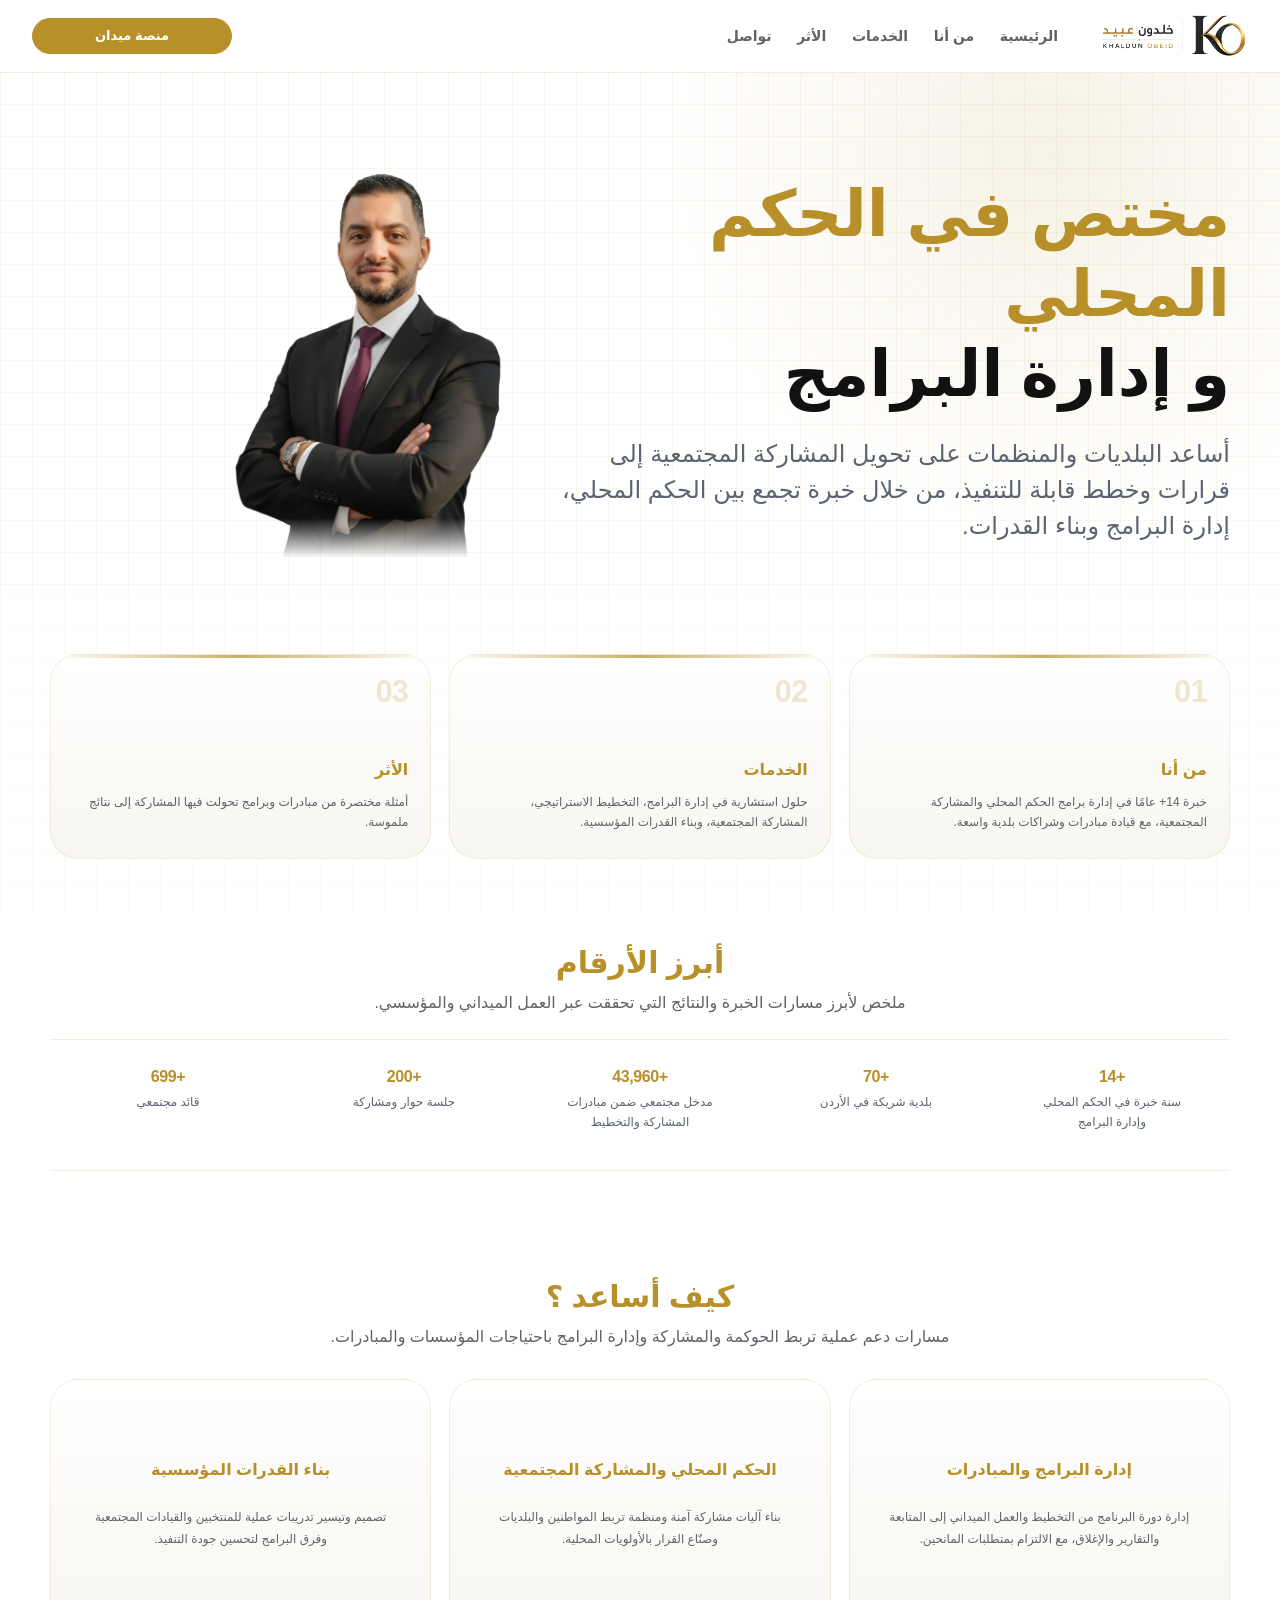
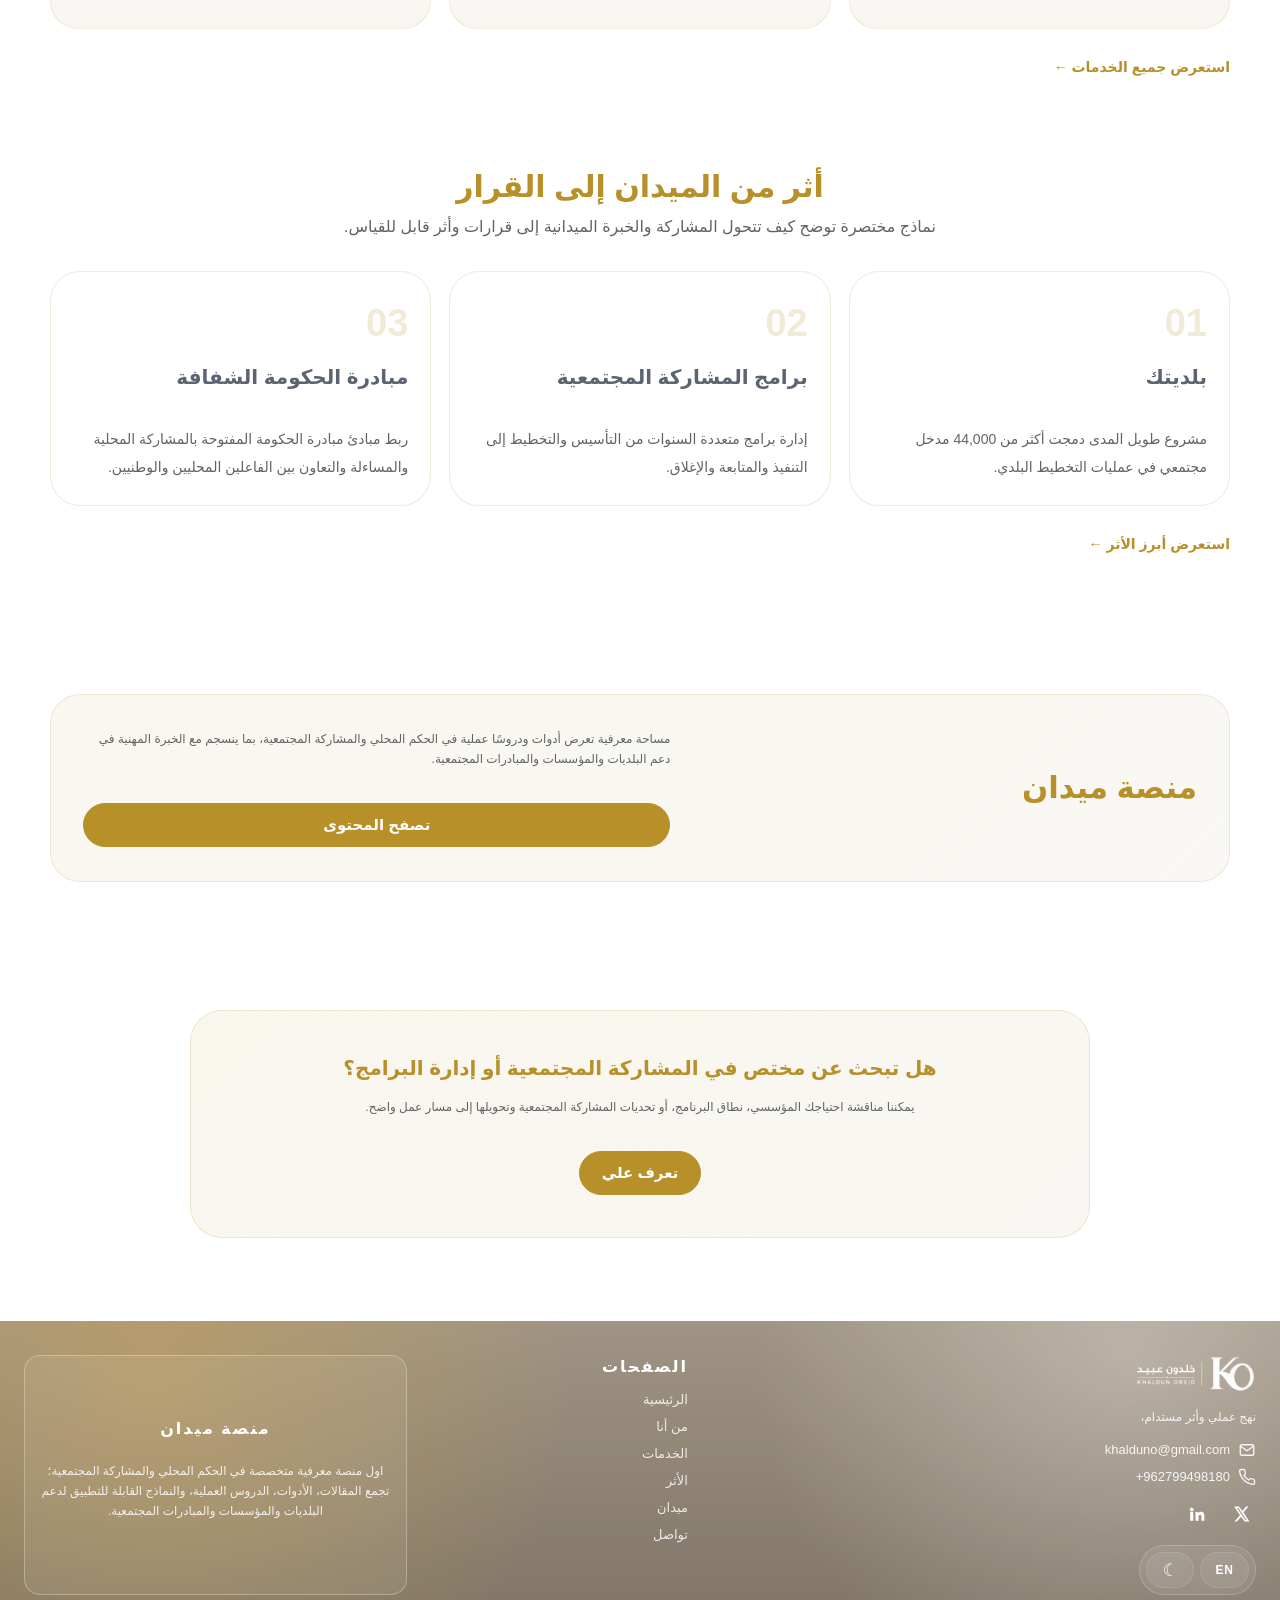
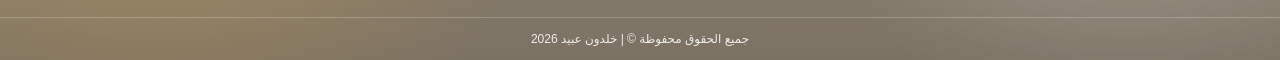
==== commit 1b38bee1: "Add files via upload" ====
--- a/index.html
+++ b/index.html
@@ -14,12 +14,6 @@
 
 <link rel="preload" href="/shared/images/profile/profile-transparent.webp" as="image" fetchpriority="high"/>
 <link rel="preload" href="/shared/images/profile/profile-mobile.webp" as="image" media="(max-width: 767px)" fetchpriority="high"/>
-
-!-- Fonts preconnect -->
-<link rel="preconnect" href="https://fonts.googleapis.com"/>
-<link rel="preconnect" href="https://fonts.gstatic.com" crossorigin/>
-<link rel="preload" href="https://fonts.googleapis.com/css2?family=IBM+Plex+Sans+Arabic:wght@400;500;600;700&display=swap" as="style" onload="this.onload=null;this.rel='stylesheet'"/>
-<noscript><link href="https://fonts.googleapis.com/css2?family=IBM+Plex+Sans+Arabic:wght@400;500;600;700&display=swap" rel="stylesheet"/></noscript>
 
 <!-- Critical CSS -->
 <link href="/shared/css/system/main.css" rel="stylesheet"/>
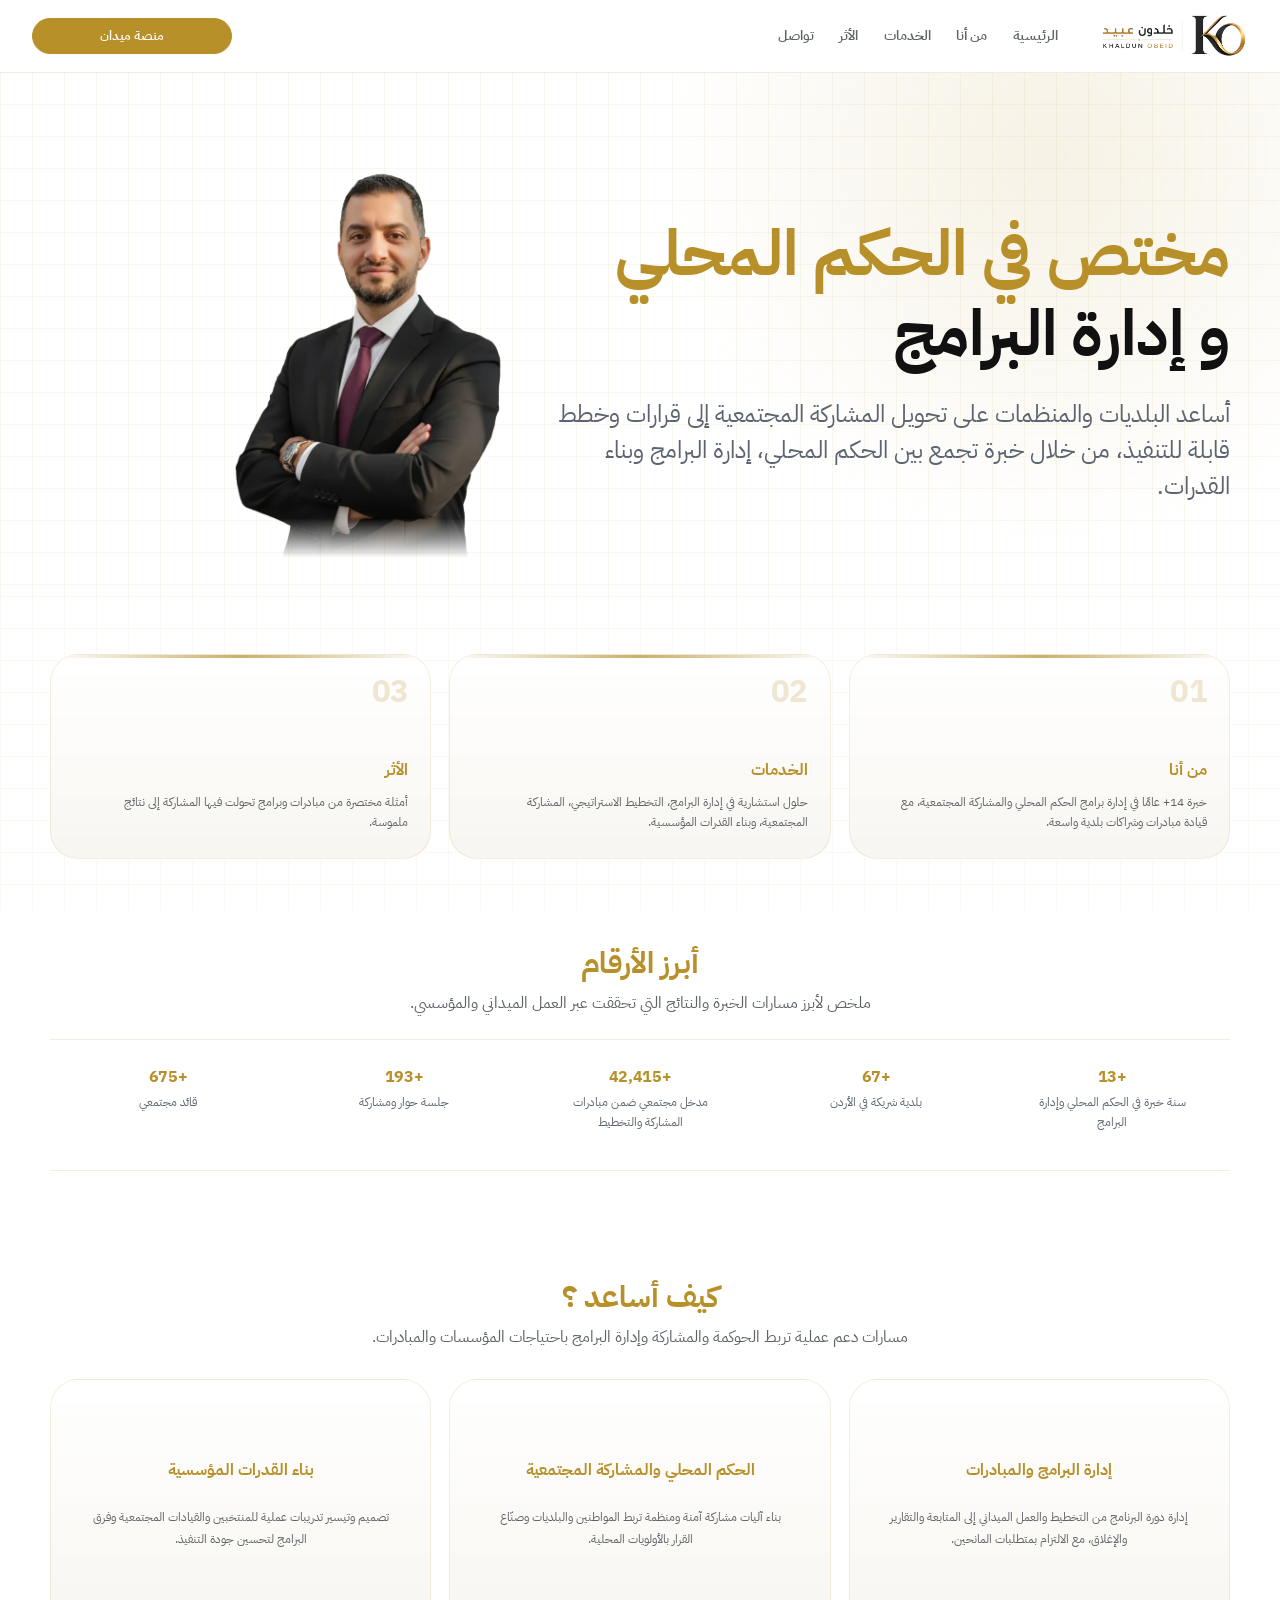
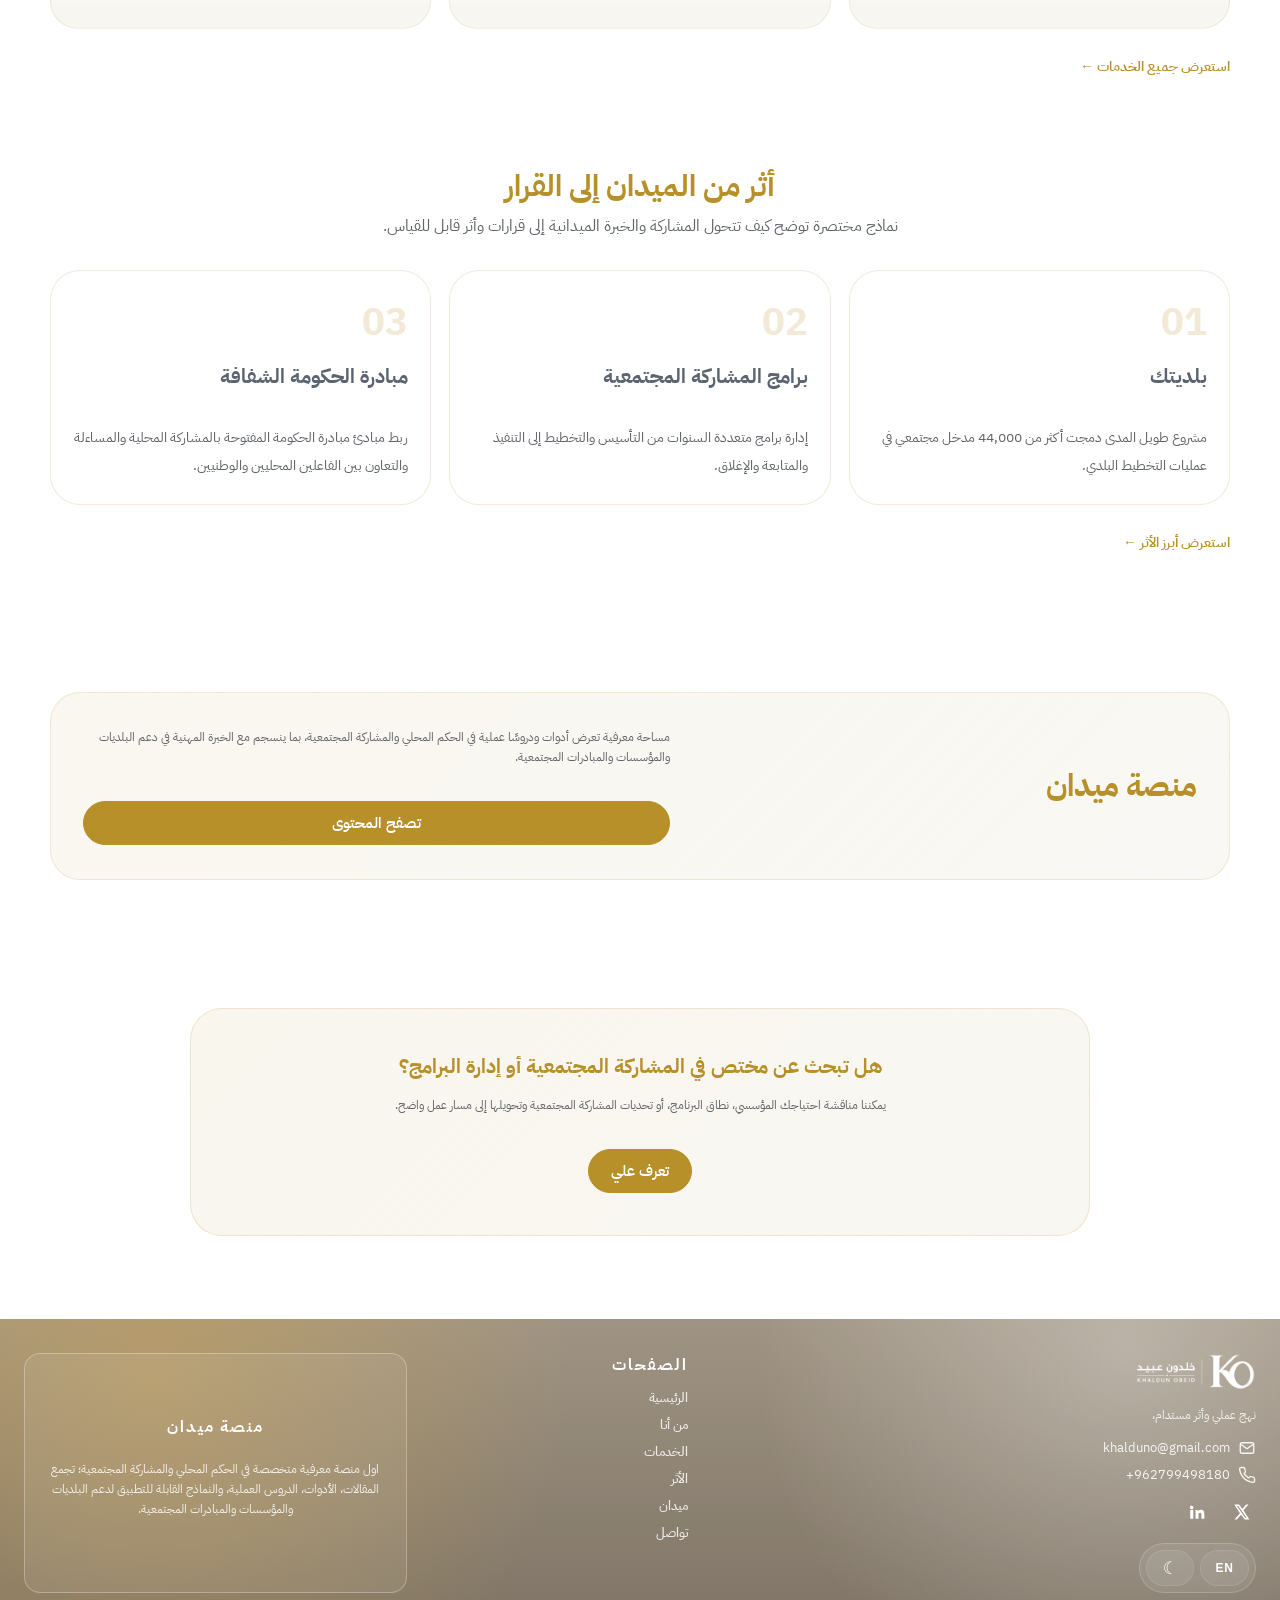
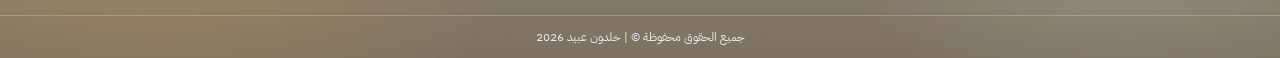
==== commit cbbd0f76: "Update index.html" ====
--- a/index.html
+++ b/index.html
@@ -1,4 +1,5 @@
 <!DOCTYPE html>
+<html lang="ar" dir="rtl">
 <meta charset="utf-8"/>
 <script id="early-lang-sync">
 (function(){
@@ -10,7 +11,7 @@
   root.setAttribute('dir', lang === 'ar' ? 'rtl' : 'ltr');
 })();
 </script>
-</script><meta content="width=device-width,initial-scale=1" name="viewport"/><title>Khaldun Obeid | Local Governance &amp; Program Management Consultant</title><meta content="Local Governance &amp; Program Management Consultant with 14+ years of experience in donor-funded governance, municipal engagement, and participatory planning programs." name="description"/><link href="https://khaldunobeid.com/" rel="canonical"/><meta content="website" property="og:type"/><meta content="https://khaldunobeid.com/" property="og:url"/><meta content="Khaldun Obeid | Local Governance &amp; Program Management Consultant" property="og:title"/><meta content="Local Governance &amp; Program Management Consultant with 14+ years of experience in donor-funded governance, municipal engagement, and participatory planning." property="og:description"/><meta content="https://khaldunobeid.com/shared/brand/og/main-og-cover.png" property="og:image"/><meta content="1200" property="og:image:width"/><meta content="630" property="og:image:height"/><meta content="summary_large_image" name="twitter:card"/><meta content="Khaldun Obeid | Local Governance &amp; Program Management Consultant" name="twitter:title"/><meta content="Local Governance &amp; Program Management Consultant with 14+ years of experience in donor-funded governance, municipal engagement, and participatory planning." name="twitter:description"/><meta content="https://khaldunobeid.com/shared/brand/og/main-og-cover.png" name="twitter:image"/><link rel="preload" href="/shared/brand/logo/header/ko-logo-ltr-header-transparent.webp" as="image" fetchpriority="high"/>
+</script><meta content="width=device-width,initial-scale=1" name="viewport"/><title>Khaldun Obeid | Local Governance &amp; Program Management Consultant</title><meta content="Local Governance &amp; Program Management Consultant with 14+ years of experience in donor-funded governance, municipal engagement, and participatory planning programs." name="description"/><link href="https://khaldunobeid.com/" rel="canonical"/><meta content="website" property="og:type"/><meta content="https://khaldunobeid.com/" property="og:url"/><meta content="Khaldun Obeid | Local Governance &amp; Program Management Consultant" property="og:title"/><meta content="Local Governance &amp; Program Management Consultant with 14+ years of experience in donor-funded governance, municipal engagement, and participatory planning." property="og:description"/><meta content="https://khaldunobeid.com/shared/brand/og/main-og-cover.png" property="og:image"/><meta content="1200" property="og:image:width"/><meta content="630" property="og:image:height"/><meta content="summary_large_image" name="twitter:card"/><meta content="Khaldun Obeid | Local Governance &amp; Program Management Consultant" name="twitter:title"/><meta content="Local Governance &amp; Program Management Consultant with 14+ years of experience in donor-funded governance, municipal engagement, and participatory planning." name="twitter:description"/><meta content="https://khaldunobeid.com/shared/brand/og/main-og-cover.png" name="twitter:image"/><link rel="preload" href="/shared/brand/logo/header/ko-logo-rtl-header-transparent.webp" as="image" fetchpriority="high"/>
 
 <link rel="preload" href="/shared/images/profile/profile-transparent.webp" as="image" fetchpriority="high"/>
 <link rel="preload" href="/shared/images/profile/profile-mobile.webp" as="image" media="(max-width: 767px)" fetchpriority="high"/>
@@ -88,7 +89,7 @@
 
   gtag('config', 'G-NWVFRR2RDZ');
 </script>
-</head><body data-title-ar="الرئيسية | خلدون عبيد" data-title-en="Home | Khaldun Obeid"><header class="site-header"><div class="container header-inner"><a aria-current="page" class="brand active" href="/"><img alt="Khaldun Obeid logo" class="brand-logo" data-logo-ar="/shared/brand/logo/header/ko-logo-rtl-header-transparent.webp" data-logo-ar-dark="/shared/brand/logo/header/ko-logo-rtl-header-dark-transparent.webp" data-logo-en="/shared/brand/logo/header/ko-logo-ltr-header-transparent.webp" data-logo-en-dark="/shared/brand/logo/header/ko-logo-ltr-header-dark-transparent.webp" src="/shared/brand/logo/header/ko-logo-ltr-header-transparent.webp" width="224" height="70" fetchpriority="high"/><span class="brand-name" data-i18n-ar="خلدون عبيد" data-i18n-en="Khaldun Obeid">خلدون عبيد</span></a><nav class="nav"><a aria-current="page" class="active" data-i18n-ar="الرئيسية" data-i18n-en="Home" href="/">الرئيسية</a><a class="" data-i18n-ar="من أنا" data-i18n-en="About Me" href="/about/">من أنا</a><a class="" data-i18n-ar="الخدمات" data-i18n-en="Services" href="/services/">الخدمات</a><a class="" data-i18n-ar="الأثر" data-i18n-en="Impact" href="/impact/">الأثر</a><a class="" data-i18n-ar="تواصل" data-i18n-en="Contact" href="/contact/">تواصل</a></nav><div class="header-actions"><a class="btn btn-primary header-cta" data-i18n-ar="منصة ميدان" data-i18n-en="Midan " href="/midan/">منصة ميدان</a></div><button aria-label="Open menu" class="hamburger" data-open-menu=""><span></span><span></span><span></span></button></div></header><div class="mobile-panel"><button aria-label="Close menu" class="mobile-overlay" data-close-menu=""></button><aside class="mobile-sidebar"><div class="mobile-head"><a aria-current="page" class="brand active" href="/"><img alt="Khaldun Obeid logo" class="brand-logo" data-logo-ar="/shared/brand/logo/header/ko-logo-rtl-header-transparent.webp" data-logo-ar-dark="/shared/brand/logo/header/ko-logo-rtl-header-dark-transparent.webp" data-logo-en="/shared/brand/logo/header/ko-logo-ltr-header-transparent.webp" data-logo-en-dark="/shared/brand/logo/header/ko-logo-ltr-header-dark-transparent.webp" src="/shared/brand/logo/header/ko-logo-ltr-header-transparent.webp" width="224" height="70" loading="lazy"/><span class="brand-name" data-i18n-ar="خلدون عبيد" data-i18n-en="Khaldun Obeid">خلدون عبيد</span></a><button class="close-btn" data-close-menu="">×</button></div><nav class="mobile-nav"><a aria-current="page" class="active" data-i18n-ar="الرئيسية" data-i18n-en="Home" href="/">الرئيسية</a><a class="" data-i18n-ar="من أنا" data-i18n-en="About Me" href="/about/">من أنا</a><a class="" data-i18n-ar="الخدمات" data-i18n-en="Services" href="/services/">الخدمات</a><a class="" data-i18n-ar="الأثر" data-i18n-en="Impact" href="/impact/">الأثر</a><a class="" data-i18n-ar="تواصل" data-i18n-en="Contact" href="/contact/">تواصل</a></nav><div class="mobile-actions"><div class="mobile-tools"><button class="mobile-tool" data-lang-toggle="" type="button"></button><button class="mobile-tool" data-theme-toggle="" type="button"></button></div><a class="btn btn-primary" data-i18n-ar="منصة ميدان" data-i18n-en="Midan" href="/midan/">منصة ميدان</a></div></aside></div><main class="home-page" data-page="home">
+</head><body data-title-ar="الرئيسية | خلدون عبيد" data-title-en="Home | Khaldun Obeid"><header class="site-header"><div class="container header-inner"><a aria-current="page" class="brand active" href="/"><img alt="Khaldun Obeid logo" class="brand-logo" src="/shared/brand/logo/header/ko-logo-rtl-header-transparent.webp" width="224" height="70" fetchpriority="high"/><span class="brand-name" data-i18n-ar="خلدون عبيد" data-i18n-en="Khaldun Obeid">خلدون عبيد</span></a><nav class="nav"><a aria-current="page" class="active" data-i18n-ar="الرئيسية" data-i18n-en="Home" href="/">الرئيسية</a><a class="" data-i18n-ar="من أنا" data-i18n-en="About Me" href="/about/">من أنا</a><a class="" data-i18n-ar="الخدمات" data-i18n-en="Services" href="/services/">الخدمات</a><a class="" data-i18n-ar="الأثر" data-i18n-en="Impact" href="/impact/">الأثر</a><a class="" data-i18n-ar="تواصل" data-i18n-en="Contact" href="/contact/">تواصل</a></nav><div class="header-actions"><a class="btn btn-primary header-cta" data-i18n-ar="منصة ميدان" data-i18n-en="Midan " href="/midan/">منصة ميدان</a></div><button aria-label="Open menu" class="hamburger" data-open-menu=""><span></span><span></span><span></span></button></div></header><div class="mobile-panel"><button aria-label="Close menu" class="mobile-overlay" data-close-menu=""></button><aside class="mobile-sidebar"><div class="mobile-head"><a aria-current="page" class="brand active" href="/"><img alt="Khaldun Obeid logo" class="brand-logo" src="/shared/brand/logo/header/ko-logo-rtl-header-transparent.webp" width="224" height="70" loading="lazy"/><span class="brand-name" data-i18n-ar="خلدون عبيد" data-i18n-en="Khaldun Obeid">خلدون عبيد</span></a><button class="close-btn" data-close-menu="">×</button></div><nav class="mobile-nav"><a aria-current="page" class="active" data-i18n-ar="الرئيسية" data-i18n-en="Home" href="/">الرئيسية</a><a class="" data-i18n-ar="من أنا" data-i18n-en="About Me" href="/about/">من أنا</a><a class="" data-i18n-ar="الخدمات" data-i18n-en="Services" href="/services/">الخدمات</a><a class="" data-i18n-ar="الأثر" data-i18n-en="Impact" href="/impact/">الأثر</a><a class="" data-i18n-ar="تواصل" data-i18n-en="Contact" href="/contact/">تواصل</a></nav><div class="mobile-actions"><div class="mobile-tools"><button class="mobile-tool" data-lang-toggle="" type="button"></button><button class="mobile-tool" data-theme-toggle="" type="button"></button></div><a class="btn btn-primary" data-i18n-ar="منصة ميدان" data-i18n-en="Midan" href="/midan/">منصة ميدان</a></div></aside></div><main class="home-page" data-page="home">
 
   <!-- HERO -->
 <section class="home-hero">
@@ -154,7 +155,7 @@
 </div>
 </div>
 </section><section class="home-section home-final-cta-section"><div class="home-container home-final-cta-panel"><div class="home-section-head"><h2 class="home-section-title home-cta-title" data-i18n-ar="هل تبحث عن مختص في المشاركة المجتمعية أو إدارة البرامج؟" data-i18n-en="Looking for Consulting Support in Governance or Program Management?">هل تبحث عن مختص في المشاركة المجتمعية أو إدارة البرامج؟</h2></div><p data-i18n-ar="يمكننا مناقشة احتياجك المؤسسي، نطاق البرنامج، أو تحديات المشاركة المجتمعية وتحويلها إلى مسار عمل واضح." data-i18n-en="We can discuss your institutional need, program scope, or civic engagement challenge and turn it into a clear action path.">يمكننا مناقشة احتياجك المؤسسي، نطاق البرنامج، أو تحديات المشاركة المجتمعية وتحويلها إلى مسار عمل واضح.</p><a class="home-btn home-btn-primary" data-i18n-ar="تعرف علي" data-i18n-en="I'm Here" href="/about">تواصل معي</a></div></section>
-</main><footer class="site-footer"><div class="container footer-grid"><section><div class="footer-brand"><img alt="Khaldun Obeid logo" class="brand-logo footer-logo" data-logo-ar="/shared/brand/logo/header/ko-logo-rtl-header-transparent.webp" data-logo-ar-dark="/shared/brand/logo/header/ko-logo-rtl-header-dark-transparent.webp" data-logo-en="/shared/brand/logo/header/ko-logo-ltr-header-transparent.webp" data-logo-en-dark="/shared/brand/logo/header/ko-logo-ltr-header-dark-transparent.webp" src="/shared/brand/logo/header/ko-logo-ltr-header-dark-transparent.webp" width="224" height="70" loading="eager"/><span class="brand-name" data-i18n-ar="خلدون عبيد" data-i18n-en="Khaldun Obeid">خلدون عبيد</span></div><p class="footer-desc" data-i18n-ar="نهج عملي وأثر مستدام،" data-i18n-en="Practical Approach and Sustainable Impact.">نهج عملي وأثر مستدام،</p><div class="contact-list"><a class="inline-icon" href="mailto:khalduno@gmail.com"><svg fill="none" stroke="currentColor" stroke-linecap="round" stroke-linejoin="round" stroke-width="1.8" viewbox="0 0 24 24"><rect height="14" rx="2" width="18" x="3" y="5"></rect><path d="m3.5 7 8.5 6 8.5-6"></path></svg>khalduno@gmail.com</a><a class="inline-icon" href="tel:+962799498180"><svg fill="none" stroke="currentColor" stroke-linecap="round" stroke-linejoin="round" stroke-width="1.8" viewbox="0 0 24 24"><path d="M22 16.92v3a2 2 0 0 1-2.18 2 19.8 19.8 0 0 1-8.63-3.07 19.5 19.5 0 0 1-6-6A19.8 19.8 0 0 1 2.12 4.18 2 2 0 0 1 4.11 2h3a2 2 0 0 1 2 1.72c.13.96.35 1.9.66 2.81a2 2 0 0 1-.45 2.11L8.05 9.91a16 16 0 0 0 6.04 6.04l1.27-1.27a2 2 0 0 1 2.11-.45c.91.31 1.85.53 2.81.66A2 2 0 0 1 22 16.92Z"></path></svg><span class="phone-number" dir="ltr">+962799498180</span></a></div><div class="social"><a aria-label="X" href="https://x.com/KhaldunObeid" rel="noopener noreferrer" target="_blank"><svg fill="currentColor" viewbox="0 0 24 24"><path d="M18.9 2H22l-6.78 7.75L23.2 22h-6.25l-4.9-6.4L6.45 22H3.35l7.25-8.28L2.95 2h6.4l4.42 5.85L18.9 2Zm-1.1 17.85h1.72L8.4 4.04H6.56l11.24 15.8Z"></path></svg></a><a aria-label="LinkedIn" class="linkedin-link" href="https://www.linkedin.com/in/khaldunobeid" rel="noopener noreferrer" target="_blank"><svg fill="currentColor" viewbox="0 0 24 24"><path d="M4.98 3.5a2.5 2.5 0 1 1-.02 5 2.5 2.5 0 0 1 .02-5ZM3 9.35h4v11.8H3V9.35Zm6.25 0h3.83v1.61h.05c.54-.96 1.86-1.98 3.83-1.98 4.1 0 4.86 2.7 4.86 6.2v5.97h-4v-5.3c0-1.26-.02-2.88-1.75-2.88-1.76 0-2.03 1.37-2.03 2.79v5.39h-4V9.35Z"></path></svg></a></div><div class="footer-tools"><button class="footer-tool" data-lang-toggle=""></button><button class="footer-tool" data-theme-toggle=""></button></div></section><section><h3 class="footer-title" data-i18n-ar="الصفحات" data-i18n-en="Pages">الصفحات</h3><ul class="footer-links"><li><a data-i18n-ar="الرئيسية" data-i18n-en="Home" href="/">الرئيسية</a></li><li><a data-i18n-ar="من أنا" data-i18n-en="About Me" href="/about/">من أنا</a></li><li><a data-i18n-ar="الخدمات" data-i18n-en="Services" href="/services/">الخدمات</a></li><li><a data-i18n-ar="الأثر" data-i18n-en="Impact" href="/impact/">الأثر</a></li><li><a data-i18n-ar="ميدان" data-i18n-en="Midan" href="/midan/">ميدان</a></li><li><a data-i18n-ar="تواصل" data-i18n-en="Contact" href="/contact/">تواصل</a></li></ul></section><a aria-label="منصة ميدان" class="midan-box" href="/midan/"><h3 class="footer-title" data-i18n-ar="منصة ميدان" data-i18n-en="Midan Platform">منصة ميدان</h3><p class="footer-desc" data-i18n-ar="اول منصة معرفية متخصصة في الحكم المحلي والمشاركة المجتمعية؛ تجمع المقالات، الأدوات، الدروس العملية، والنماذج القابلة للتطبيق لدعم البلديات والمؤسسات والمبادرات المجتمعية." data-i18n-en="The first specialized knowledge platform in local governance and community engagement; it brings together articles, tools, practical lessons, and applicable templates to support municipalities, institutions, and community initiatives.">اول منصة معرفية متخصصة في الحكم المحلي والمشاركة المجتمعية؛ تجمع المقالات، الأدوات، الدروس العملية، والنماذج القابلة للتطبيق لدعم البلديات والمؤسسات والمبادرات المجتمعية.</p></a></div><div class="footer-bottom" data-i18n-ar="جميع الحقوق محفوظة © | خلدون عبيد 2026" data-i18n-en="All rights reserved © | Khaldun Obeid 2026">جميع الحقوق محفوظة © | خلدون عبيد 2026</div></footer><script src="/shared/js/main.js" type="module"></script><script defer="True" src="/shared/js/mobile-only-fixes.js"></script><style id="ko-v28-requested-fixes">
+</main><footer class="site-footer"><div class="container footer-grid"><section><div class="footer-brand"><img alt="Khaldun Obeid logo" class="brand-logo footer-logo" src="/shared/brand/logo/header/ko-logo-rtl-header-dark-transparent.webp" width="224" height="70" loading="eager"/><span class="brand-name" data-i18n-ar="خلدون عبيد" data-i18n-en="Khaldun Obeid">خلدون عبيد</span></div><p class="footer-desc" data-i18n-ar="نهج عملي وأثر مستدام،" data-i18n-en="Practical Approach and Sustainable Impact.">نهج عملي وأثر مستدام،</p><div class="contact-list"><a class="inline-icon" href="mailto:khalduno@gmail.com"><svg fill="none" stroke="currentColor" stroke-linecap="round" stroke-linejoin="round" stroke-width="1.8" viewbox="0 0 24 24"><rect height="14" rx="2" width="18" x="3" y="5"></rect><path d="m3.5 7 8.5 6 8.5-6"></path></svg>khalduno@gmail.com</a><a class="inline-icon" href="tel:+962799498180"><svg fill="none" stroke="currentColor" stroke-linecap="round" stroke-linejoin="round" stroke-width="1.8" viewbox="0 0 24 24"><path d="M22 16.92v3a2 2 0 0 1-2.18 2 19.8 19.8 0 0 1-8.63-3.07 19.5 19.5 0 0 1-6-6A19.8 19.8 0 0 1 2.12 4.18 2 2 0 0 1 4.11 2h3a2 2 0 0 1 2 1.72c.13.96.35 1.9.66 2.81a2 2 0 0 1-.45 2.11L8.05 9.91a16 16 0 0 0 6.04 6.04l1.27-1.27a2 2 0 0 1 2.11-.45c.91.31 1.85.53 2.81.66A2 2 0 0 1 22 16.92Z"></path></svg><span class="phone-number" dir="ltr">+962799498180</span></a></div><div class="social"><a aria-label="X" href="https://x.com/KhaldunObeid" rel="noopener noreferrer" target="_blank"><svg fill="currentColor" viewbox="0 0 24 24"><path d="M18.9 2H22l-6.78 7.75L23.2 22h-6.25l-4.9-6.4L6.45 22H3.35l7.25-8.28L2.95 2h6.4l4.42 5.85L18.9 2Zm-1.1 17.85h1.72L8.4 4.04H6.56l11.24 15.8Z"></path></svg></a><a aria-label="LinkedIn" class="linkedin-link" href="https://www.linkedin.com/in/khaldunobeid" rel="noopener noreferrer" target="_blank"><svg fill="currentColor" viewbox="0 0 24 24"><path d="M4.98 3.5a2.5 2.5 0 1 1-.02 5 2.5 2.5 0 0 1 .02-5ZM3 9.35h4v11.8H3V9.35Zm6.25 0h3.83v1.61h.05c.54-.96 1.86-1.98 3.83-1.98 4.1 0 4.86 2.7 4.86 6.2v5.97h-4v-5.3c0-1.26-.02-2.88-1.75-2.88-1.76 0-2.03 1.37-2.03 2.79v5.39h-4V9.35Z"></path></svg></a></div><div class="footer-tools"><button class="footer-tool" data-lang-toggle=""></button><button class="footer-tool" data-theme-toggle=""></button></div></section><section><h3 class="footer-title" data-i18n-ar="الصفحات" data-i18n-en="Pages">الصفحات</h3><ul class="footer-links"><li><a data-i18n-ar="الرئيسية" data-i18n-en="Home" href="/">الرئيسية</a></li><li><a data-i18n-ar="من أنا" data-i18n-en="About Me" href="/about/">من أنا</a></li><li><a data-i18n-ar="الخدمات" data-i18n-en="Services" href="/services/">الخدمات</a></li><li><a data-i18n-ar="الأثر" data-i18n-en="Impact" href="/impact/">الأثر</a></li><li><a data-i18n-ar="ميدان" data-i18n-en="Midan" href="/midan/">ميدان</a></li><li><a data-i18n-ar="تواصل" data-i18n-en="Contact" href="/contact/">تواصل</a></li></ul></section><a aria-label="منصة ميدان" class="midan-box" href="/midan/"><h3 class="footer-title" data-i18n-ar="منصة ميدان" data-i18n-en="Midan Platform">منصة ميدان</h3><p class="footer-desc" data-i18n-ar="اول منصة معرفية متخصصة في الحكم المحلي والمشاركة المجتمعية؛ تجمع المقالات، الأدوات، الدروس العملية، والنماذج القابلة للتطبيق لدعم البلديات والمؤسسات والمبادرات المجتمعية." data-i18n-en="The first specialized knowledge platform in local governance and community engagement; it brings together articles, tools, practical lessons, and applicable templates to support municipalities, institutions, and community initiatives.">اول منصة معرفية متخصصة في الحكم المحلي والمشاركة المجتمعية؛ تجمع المقالات، الأدوات، الدروس العملية، والنماذج القابلة للتطبيق لدعم البلديات والمؤسسات والمبادرات المجتمعية.</p></a></div><div class="footer-bottom" data-i18n-ar="جميع الحقوق محفوظة © | خلدون عبيد 2026" data-i18n-en="All rights reserved © | Khaldun Obeid 2026">جميع الحقوق محفوظة © | خلدون عبيد 2026</div></footer><script src="/shared/js/main.js" type="module"></script><script defer="True" src="/shared/js/mobile-only-fixes.js"></script><style id="ko-v28-requested-fixes">
 @media (max-width:767px){
 html[lang="ar"] .home-hero-content,html[dir="rtl"] .home-hero-content{order:1!important;}
 html[lang="ar"] .home-hero-image,html[dir="rtl"] .home-hero-image,html[lang="ar"] .home-hero-portrait,html[dir="rtl"] .home-hero-portrait{order:2!important;}
@@ -711,4 +712,4 @@
   }
 }
 </style>
-</body></html>+</body></html>
--- a/shared/css/system/main.css
+++ b/shared/css/system/main.css
@@ -7,6 +7,7 @@
 */
 
 @import './00-colors-tokens.css';
+@import './01-fonts.css';
 @import './02-base.css';
 @import './03-typography.css';
 @import url('./08-type-roles.css');
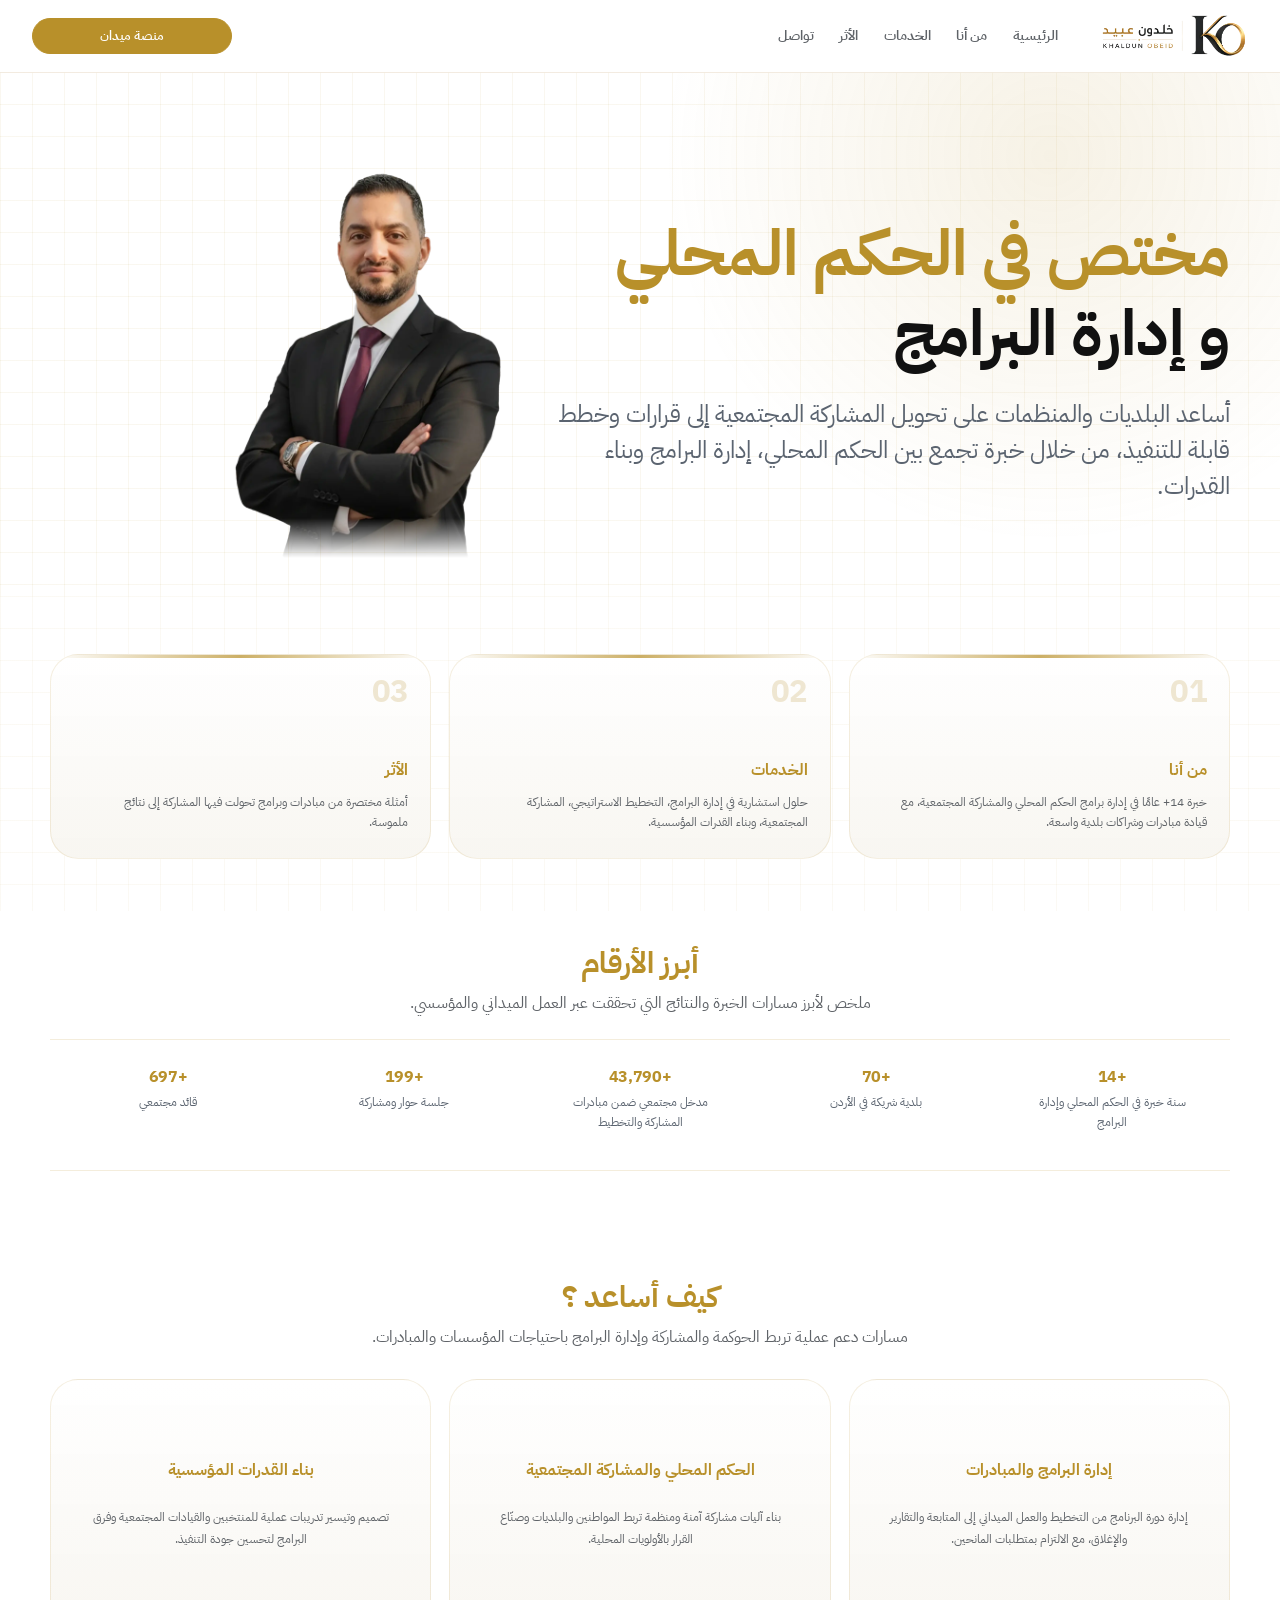
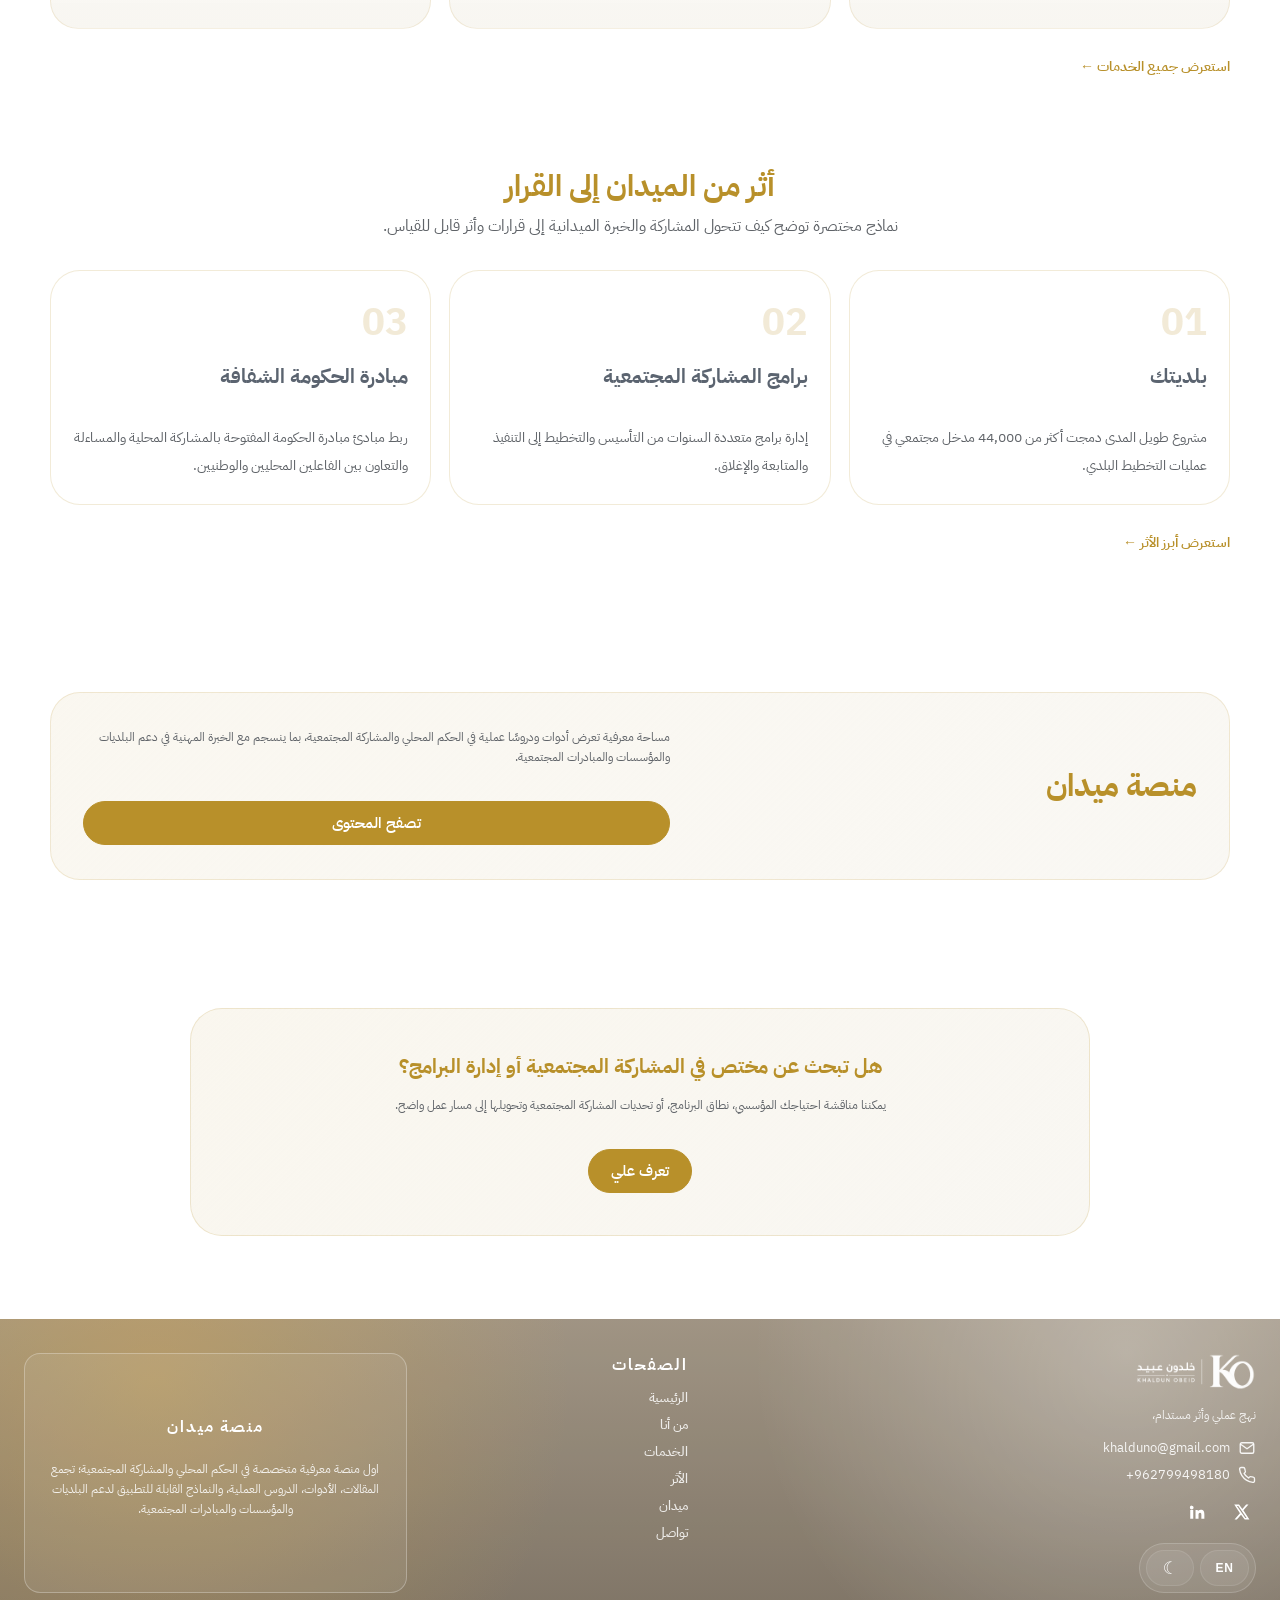
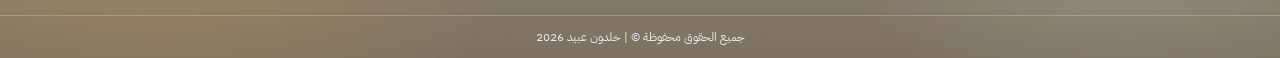
==== commit dc7a12ed: "Add files via upload" ====
--- a/index.html
+++ b/index.html
@@ -1,5 +1,4 @@
 <!DOCTYPE html>
-<html lang="ar" dir="rtl">
 <meta charset="utf-8"/>
 <script id="early-lang-sync">
 (function(){
@@ -11,14 +10,20 @@
   root.setAttribute('dir', lang === 'ar' ? 'rtl' : 'ltr');
 })();
 </script>
-</script><meta content="width=device-width,initial-scale=1" name="viewport"/><title>Khaldun Obeid | Local Governance &amp; Program Management Consultant</title><meta content="Local Governance &amp; Program Management Consultant with 14+ years of experience in donor-funded governance, municipal engagement, and participatory planning programs." name="description"/><link href="https://khaldunobeid.com/" rel="canonical"/><meta content="website" property="og:type"/><meta content="https://khaldunobeid.com/" property="og:url"/><meta content="Khaldun Obeid | Local Governance &amp; Program Management Consultant" property="og:title"/><meta content="Local Governance &amp; Program Management Consultant with 14+ years of experience in donor-funded governance, municipal engagement, and participatory planning." property="og:description"/><meta content="https://khaldunobeid.com/shared/brand/og/main-og-cover.png" property="og:image"/><meta content="1200" property="og:image:width"/><meta content="630" property="og:image:height"/><meta content="summary_large_image" name="twitter:card"/><meta content="Khaldun Obeid | Local Governance &amp; Program Management Consultant" name="twitter:title"/><meta content="Local Governance &amp; Program Management Consultant with 14+ years of experience in donor-funded governance, municipal engagement, and participatory planning." name="twitter:description"/><meta content="https://khaldunobeid.com/shared/brand/og/main-og-cover.png" name="twitter:image"/><link rel="preload" href="/shared/brand/logo/header/ko-logo-rtl-header-transparent.webp" as="image" fetchpriority="high"/>
+</script><meta content="width=device-width,initial-scale=1" name="viewport"/><title>Khaldun Obeid | Local Governance &amp; Program Management Consultant</title><meta content="Local Governance &amp; Program Management Consultant with 14+ years of experience in donor-funded governance, municipal engagement, and participatory planning programs." name="description"/><link href="https://khaldunobeid.com/" rel="canonical"/><meta content="website" property="og:type"/><meta content="https://khaldunobeid.com/" property="og:url"/><meta content="Khaldun Obeid | Local Governance &amp; Program Management Consultant" property="og:title"/><meta content="Local Governance &amp; Program Management Consultant with 14+ years of experience in donor-funded governance, municipal engagement, and participatory planning." property="og:description"/><meta content="https://khaldunobeid.com/shared/brand/og/main-og-cover.png" property="og:image"/><meta content="1200" property="og:image:width"/><meta content="630" property="og:image:height"/><meta content="summary_large_image" name="twitter:card"/><meta content="Khaldun Obeid | Local Governance &amp; Program Management Consultant" name="twitter:title"/><meta content="Local Governance &amp; Program Management Consultant with 14+ years of experience in donor-funded governance, municipal engagement, and participatory planning." name="twitter:description"/><meta content="https://khaldunobeid.com/shared/brand/og/main-og-cover.png" name="twitter:image"/><link rel="preload" href="/shared/brand/logo/header/ko-logo-ltr-header-transparent.webp" as="image" fetchpriority="high"/>
 
 <link rel="preload" href="/shared/images/profile/profile-transparent.webp" as="image" fetchpriority="high"/>
 <link rel="preload" href="/shared/images/profile/profile-mobile.webp" as="image" media="(max-width: 767px)" fetchpriority="high"/>
 
 <!-- Critical CSS -->
-<link href="/shared/css/system/main.css" rel="stylesheet"/>
-<link href="/shared/css/pages/home.css" rel="stylesheet"/>
+<link rel="preload" href="/shared/fonts/ibm-plex-sans-arabic-latin-400-normal.woff2" as="font" type="font/woff2" crossorigin/>
+<link rel="preload" href="/shared/fonts/ibm-plex-sans-arabic-latin-700-normal.woff2" as="font" type="font/woff2" crossorigin/>
+<link rel="preload" href="/shared/fonts/ibm-plex-sans-arabic-arabic-400-normal.woff2" as="font" type="font/woff2" crossorigin/>
+<style id="critical-css">:root,[data-theme=dark]{--color-button:var(--gold);--color-button-hover:var(--gold-dark);--card-border-hover:var(--gold);--card-shadow:none}:root{--ko-gold:#B8902A;--ko-gold-dark:#9D7621;--ko-gold-light:#D8C39C;--ko-gold-warm:#C9A84C;--ko-gold-bright:#E8C97A;--ko-gold-soft:#F6EFE3;--ko-copper:#B87028;--ko-amber:#C47808;--ko-bronze:#9D7621;--ko-white:#FFFFFF;--ko-off-white:#FAFAF8;--ko-off-white-2:#F8F6F1;--ko-off-white-3:#F4EEE0;--ko-near-black:#111111;--ko-ink:#2C1E00;--ko-slate:#5B6470;--ko-gray:#5F6368;--ko-gray-light:#B8B8B8;--ko-gray-warm:#6E5B47;--ko-dark-bg:#0B0B0B;--ko-dark-bg-alt:#111111;--ko-dark-soft:#101010;--ko-dark-card:#1C1A05;--ko-dark-text:#F7F7F7;--ko-dark-muted:#C9C9C9;--ko-dark-border:#333333;--ko-dark-border-strong:#505050;--ko-error:#B54747;--color-heading:var(--ko-gold-dark);--gold:var(--ko-gold);--gold-dark:var(--ko-gold-dark);--gold-light:var(--ko-gold-light);--gold-warm:var(--ko-gold-warm);--gold-bright:var(--ko-gold-bright);--gold-soft:var(--ko-gold-soft);--copper:var(--ko-copper);--amber:var(--ko-amber);--bronze:var(--ko-bronze);--slate:var(--ko-slate);--text:var(--ko-near-black);--muted:var(--ko-gray);--muted-warm:var(--ko-gray-warm);--bg:var(--ko-white);--soft:var(--ko-off-white);--soft-2:var(--ko-off-white-2);--parchment:var(--ko-off-white-3);--border:#D7D7D7;--border-strong:#BEBEBE;--footer:#B78B42;--gold-rgb:184,144,42;--gold-hover-rgb:169,124,48;--gold-accent-rgb:212,160,55;--gold-bronze-rgb:184,149,106;--gold-pale-rgb:216,194,160;--gold-sand-rgb:198,168,125;--gold-warm-rgb:201,168,76;--text-rgb:17,17,17;--white-rgb:255,255,255;--black-rgb:0,0,0;--black:#000000;--ink-rgb:44,30,0;--ink-dark-rgb:72,50,18;--ink-mid-rgb:52,36,14;--dark-near-rgb:20,20,20;--footer-dark-rgb:8,8,9;--font:'IBM Plex Sans Arabic',Arial,system-ui,sans-serif;--font-ar:var(--font);--font-en:var(--font);--display-xl-size:64px;--display-xl-line:80px;--display-lg-size:56px;--display-lg-line:72px;--h1-size:48px;--h1-line:62px;--h2-size:36px;--h2-line:54px;--h3-size:28px;--h3-line:42px;--h4-size:18px;--h4-line:31px;--body-lg-size:20px;--body-lg-line:34px;--body-md-size:18px;--body-md-line:31px;--body-sm-size:16px;--body-sm-line:28px;--nav-size:14px;--nav-line:20px;--button-size:15px;--button-line:20px;--label-size:14px;--label-line:22px;--caption-size:13px;--caption-line:22px;--container:1180px;--container-wide:1240px;--section-y:96px;--page-hero-y:110px;--gap-xs:8px;--gap-sm:12px;--gap-md:20px;--gap-lg:32px;--gap-xl:48px;--gap-2xl:72px;--radius-sm:10px;--radius-md:16px;--radius-lg:24px;--radius-xl:28px;--radius-2xl:32px;--radius-pill:999px;--radius:18px;--card-bg:var(--ko-white);--card-border:#BEBEBE;--card-radius:18px;--card-padding:28px;--card-shadow-hover:0 10px 28px rgba(var(--text-rgb), .06);--header-height:76px;--header-logo-height:52px;--header-pad-x:clamp(20px, 5vw, 88px);--header-bg:rgba(255, 255, 255, .82);--header-border:rgba(169, 124, 48, .18);--header-shadow:0 10px 30px rgba(17, 17, 17, .05);--nav-weight:600;--footer-compact-factor:.9;--fixed-header-height:72px;--ease:cubic-bezier(.2, .8, .2, 1);--transition-fast:all .2s ease;--transition:all .3s ease;color-scheme:light;--midan-bg:#ffffff;--midan-card:#FFFDF8;--midan-card-light:#fffaf3;--midan-text:#1E1A10;--midan-muted:#6B6250;--midan-muted-2:#7A705C;--midan-line:#E6DEC9;--midan-line-2:#D8CFBA;--midan-bronze:#B39145;--midan-dark:#2A2410;--midan-dark-line:#3A3218;--midan-card-dark-2:#222009;--midan-muted-dark-2:#8A7A5A;--midan-line-dark-2:#4A4228;--midan-bronze-dark:#D4A84C}[data-theme=dark]{--color-heading:#C49A45;--gold:#C49A45;--gold-dark:#D7B56D;--gold-light:#E3C989;--gold-warm:#C9A84C;--gold-bright:#E8C97A;--copper:#C47808;--bronze:#D4A84C;--slate:#D7DCE2;--text:var(--ko-dark-text);--muted:var(--ko-dark-muted);--muted-warm:#B9A979;--bg:var(--ko-dark-bg);--soft:var(--ko-dark-soft);--soft-2:#161412;--parchment:#1E1808;--border:var(--ko-dark-border);--border-strong:var(--ko-dark-border-strong);--footer:#1A1A1A;--card-bg:var(--ko-dark-bg-alt);--card-border:#3A3A3A;--card-shadow-hover:0 10px 28px rgba(var(--black-rgb), .22);--header-bg:rgba(11, 11, 11, .9);--header-border:rgba(212, 160, 55, .22);--header-shadow:0 14px 40px rgba(var(--black-rgb), .28);color-scheme:dark}@media (max-width:980px){:root{--display-xl-size:50px;--display-xl-line:64px;--display-lg-size:44px;--display-lg-line:58px;--h1-size:40px;--h1-line:58px;--h2-size:32px;--h2-line:46px;--h3-size:24px;--h3-line:36px;--header-height:68px;--header-logo-height:46px;--header-pad-x:32px;--section-y:76px;--fixed-header-height:64px}}@media (max-width:620px){:root{--display-xl-size:38px;--display-xl-line:52px;--display-lg-size:34px;--display-lg-line:48px;--h1-size:34px;--h1-line:48px;--h2-size:28px;--h2-line:40px;--h3-size:22px;--h3-line:32px;--body-md-size:16px;--body-sm-size:15px;--header-height:64px;--header-logo-height:42px;--header-pad-x:24px;--section-y:60px}}@media (max-width:520px){:root{--header-height:64px;--header-logo-height:42px;--header-pad-x:24px}}body,html{width:100%;max-width:100%;overflow-x:hidden}.section,body{background:var(--bg)}*{box-sizing:border-box}a{color:inherit;text-decoration:none}button,input,textarea{font:inherit}.hidden{display:none!important}html{min-height:100%;scroll-behavior:smooth;font-size:16px;scroll-padding-top:var(--fixed-header-height)}body{min-height:100vh;min-height:100dvh;margin:0;color:var(--text);font-family:var(--font);font-style:normal;line-height:1.75;text-rendering:optimizeLegibility;-webkit-font-smoothing:antialiased;position:relative;display:flex;flex-direction:column}.site-footer,main,section{max-width:100vw}main{flex:1 0 auto}@supports (-webkit-touch-callout:none){body{min-height:-webkit-fill-available}}.container{width:min(var(--container),calc(100% - 40px));margin-inline:auto}.section{padding:var(--section-y) 0}.site-header{position:fixed;top:0;z-index:10000;inset-inline:0;width:100%;left:0;right:0;margin:0;transform:none;border-bottom:1px solid var(--header-border);background:var(--header-bg);backdrop-filter:none;-webkit-backdrop-filter:none;box-shadow:none;flex-shrink:0}.site-header .header-inner{height:var(--fixed-header-height)}.site-footer{flex-shrink:0}@media (max-width:700px){.site-footer,main{margin-bottom:0!important}body,html{overflow-x:hidden}main{padding-bottom:0!important}}@media (max-width:980px){body{padding-top:var(--fixed-header-height)}}.brand img,.brand-logo,.footer-brand img{object-fit:contain;transform:none!important}.site-header{position:fixed;top:0;z-index:10000;inset-inline:0;width:100%;left:0;right:0;margin:0;transform:none;border-bottom:1px solid var(--header-border);background:var(--header-bg);backdrop-filter:none;-webkit-backdrop-filter:none;box-shadow:none;flex-shrink:0}.site-header .header-inner{height:var(--fixed-header-height)}.brand,.site-header{display:flex;align-items:center}.brand{gap:12px;flex:none;min-width:0}.brand img,.brand-logo{width:auto!important;height:var(--header-logo-height)!important;max-width:210px;display:block}.header-actions,.nav{align-items:center;display:flex}.nav{gap:clamp(14px,2vw,28px);font-size:var(--nav-size);line-height:var(--nav-line);font-weight:600;margin-inline-start:14px}.nav a{color:var(--muted);position:relative;padding:8px 0}.header-actions{gap:10px;margin-inline-start:auto}.btn{display:inline-flex;justify-content:center;align-items:center;min-height:44px;padding:.68rem 1.25rem;border-radius:var(--radius-pill);border:1px solid transparent;font-weight:600;font-size:var(--button-size);line-height:var(--button-line);cursor:pointer}.btn-primary{background:var(--color-button);color:var(--ko-white);border-color:var(--color-button)}.header-cta{min-height:36px;padding:.42rem 1rem;font-size:13px;line-height:18px;min-width:200px;transform:translateX(30px)}.hamburger{display:none;width:40px;height:40px;cursor:pointer;border:1px solid var(--border);background:var(--bg)}.hamburger span{display:block;width:18px;height:2px;background:var(--text);margin:4px auto}@media(max-width:980px){.header-cta,.nav{display:none!important}.hamburger{display:block;margin-inline-start:0;background:0 0}.header-actions{margin-inline-start:auto}}</style>
+<link rel="preload" href="/shared/css/system/main.css" as="style" onload="this.onload=null;this.rel='stylesheet'"/>
+<noscript><link href="/shared/css/system/main.css" rel="stylesheet"/></noscript>
+<link rel="preload" href="/shared/css/pages/home.css" as="style" onload="this.onload=null;this.rel='stylesheet'"/>
+<noscript><link href="/shared/css/pages/home.css" rel="stylesheet"/></noscript>
 
 <!-- Non-critical CSS -->
 <link rel="preload" href="/shared/css/system/09-typography-lock.css" as="style" onload="this.onload=null;this.rel='stylesheet'"/>
@@ -89,7 +94,7 @@
 
   gtag('config', 'G-NWVFRR2RDZ');
 </script>
-</head><body data-title-ar="الرئيسية | خلدون عبيد" data-title-en="Home | Khaldun Obeid"><header class="site-header"><div class="container header-inner"><a aria-current="page" class="brand active" href="/"><img alt="Khaldun Obeid logo" class="brand-logo" src="/shared/brand/logo/header/ko-logo-rtl-header-transparent.webp" width="224" height="70" fetchpriority="high"/><span class="brand-name" data-i18n-ar="خلدون عبيد" data-i18n-en="Khaldun Obeid">خلدون عبيد</span></a><nav class="nav"><a aria-current="page" class="active" data-i18n-ar="الرئيسية" data-i18n-en="Home" href="/">الرئيسية</a><a class="" data-i18n-ar="من أنا" data-i18n-en="About Me" href="/about/">من أنا</a><a class="" data-i18n-ar="الخدمات" data-i18n-en="Services" href="/services/">الخدمات</a><a class="" data-i18n-ar="الأثر" data-i18n-en="Impact" href="/impact/">الأثر</a><a class="" data-i18n-ar="تواصل" data-i18n-en="Contact" href="/contact/">تواصل</a></nav><div class="header-actions"><a class="btn btn-primary header-cta" data-i18n-ar="منصة ميدان" data-i18n-en="Midan " href="/midan/">منصة ميدان</a></div><button aria-label="Open menu" class="hamburger" data-open-menu=""><span></span><span></span><span></span></button></div></header><div class="mobile-panel"><button aria-label="Close menu" class="mobile-overlay" data-close-menu=""></button><aside class="mobile-sidebar"><div class="mobile-head"><a aria-current="page" class="brand active" href="/"><img alt="Khaldun Obeid logo" class="brand-logo" src="/shared/brand/logo/header/ko-logo-rtl-header-transparent.webp" width="224" height="70" loading="lazy"/><span class="brand-name" data-i18n-ar="خلدون عبيد" data-i18n-en="Khaldun Obeid">خلدون عبيد</span></a><button class="close-btn" data-close-menu="">×</button></div><nav class="mobile-nav"><a aria-current="page" class="active" data-i18n-ar="الرئيسية" data-i18n-en="Home" href="/">الرئيسية</a><a class="" data-i18n-ar="من أنا" data-i18n-en="About Me" href="/about/">من أنا</a><a class="" data-i18n-ar="الخدمات" data-i18n-en="Services" href="/services/">الخدمات</a><a class="" data-i18n-ar="الأثر" data-i18n-en="Impact" href="/impact/">الأثر</a><a class="" data-i18n-ar="تواصل" data-i18n-en="Contact" href="/contact/">تواصل</a></nav><div class="mobile-actions"><div class="mobile-tools"><button class="mobile-tool" data-lang-toggle="" type="button"></button><button class="mobile-tool" data-theme-toggle="" type="button"></button></div><a class="btn btn-primary" data-i18n-ar="منصة ميدان" data-i18n-en="Midan" href="/midan/">منصة ميدان</a></div></aside></div><main class="home-page" data-page="home">
+</head><body data-title-ar="الرئيسية | خلدون عبيد" data-title-en="Home | Khaldun Obeid"><header class="site-header"><div class="container header-inner"><a aria-current="page" class="brand active" href="/"><img alt="Khaldun Obeid logo" class="brand-logo" data-logo-ar="/shared/brand/logo/header/ko-logo-rtl-header-transparent.webp" data-logo-ar-dark="/shared/brand/logo/header/ko-logo-rtl-header-dark-transparent.webp" data-logo-en="/shared/brand/logo/header/ko-logo-ltr-header-transparent.webp" data-logo-en-dark="/shared/brand/logo/header/ko-logo-ltr-header-dark-transparent.webp" src="/shared/brand/logo/header/ko-logo-ltr-header-transparent.webp" width="224" height="70" fetchpriority="high"/><span class="brand-name" data-i18n-ar="خلدون عبيد" data-i18n-en="Khaldun Obeid">خلدون عبيد</span></a><nav class="nav"><a aria-current="page" class="active" data-i18n-ar="الرئيسية" data-i18n-en="Home" href="/">الرئيسية</a><a class="" data-i18n-ar="من أنا" data-i18n-en="About Me" href="/about/">من أنا</a><a class="" data-i18n-ar="الخدمات" data-i18n-en="Services" href="/services/">الخدمات</a><a class="" data-i18n-ar="الأثر" data-i18n-en="Impact" href="/impact/">الأثر</a><a class="" data-i18n-ar="تواصل" data-i18n-en="Contact" href="/contact/">تواصل</a></nav><div class="header-actions"><a class="btn btn-primary header-cta" data-i18n-ar="منصة ميدان" data-i18n-en="Midan " href="/midan/">منصة ميدان</a></div><button aria-label="Open menu" class="hamburger" data-open-menu=""><span></span><span></span><span></span></button></div></header><div class="mobile-panel"><button aria-label="Close menu" class="mobile-overlay" data-close-menu=""></button><aside class="mobile-sidebar"><div class="mobile-head"><a aria-current="page" class="brand active" href="/"><img alt="Khaldun Obeid logo" class="brand-logo" data-logo-ar="/shared/brand/logo/header/ko-logo-rtl-header-transparent.webp" data-logo-ar-dark="/shared/brand/logo/header/ko-logo-rtl-header-dark-transparent.webp" data-logo-en="/shared/brand/logo/header/ko-logo-ltr-header-transparent.webp" data-logo-en-dark="/shared/brand/logo/header/ko-logo-ltr-header-dark-transparent.webp" src="/shared/brand/logo/header/ko-logo-ltr-header-transparent.webp" width="224" height="70" loading="lazy"/><span class="brand-name" data-i18n-ar="خلدون عبيد" data-i18n-en="Khaldun Obeid">خلدون عبيد</span></a><button class="close-btn" data-close-menu="">×</button></div><nav class="mobile-nav"><a aria-current="page" class="active" data-i18n-ar="الرئيسية" data-i18n-en="Home" href="/">الرئيسية</a><a class="" data-i18n-ar="من أنا" data-i18n-en="About Me" href="/about/">من أنا</a><a class="" data-i18n-ar="الخدمات" data-i18n-en="Services" href="/services/">الخدمات</a><a class="" data-i18n-ar="الأثر" data-i18n-en="Impact" href="/impact/">الأثر</a><a class="" data-i18n-ar="تواصل" data-i18n-en="Contact" href="/contact/">تواصل</a></nav><div class="mobile-actions"><div class="mobile-tools"><button class="mobile-tool" data-lang-toggle="" type="button"></button><button class="mobile-tool" data-theme-toggle="" type="button"></button></div><a class="btn btn-primary" data-i18n-ar="منصة ميدان" data-i18n-en="Midan" href="/midan/">منصة ميدان</a></div></aside></div><main class="home-page" data-page="home">
 
   <!-- HERO -->
 <section class="home-hero">
@@ -155,7 +160,7 @@
 </div>
 </div>
 </section><section class="home-section home-final-cta-section"><div class="home-container home-final-cta-panel"><div class="home-section-head"><h2 class="home-section-title home-cta-title" data-i18n-ar="هل تبحث عن مختص في المشاركة المجتمعية أو إدارة البرامج؟" data-i18n-en="Looking for Consulting Support in Governance or Program Management?">هل تبحث عن مختص في المشاركة المجتمعية أو إدارة البرامج؟</h2></div><p data-i18n-ar="يمكننا مناقشة احتياجك المؤسسي، نطاق البرنامج، أو تحديات المشاركة المجتمعية وتحويلها إلى مسار عمل واضح." data-i18n-en="We can discuss your institutional need, program scope, or civic engagement challenge and turn it into a clear action path.">يمكننا مناقشة احتياجك المؤسسي، نطاق البرنامج، أو تحديات المشاركة المجتمعية وتحويلها إلى مسار عمل واضح.</p><a class="home-btn home-btn-primary" data-i18n-ar="تعرف علي" data-i18n-en="I'm Here" href="/about">تواصل معي</a></div></section>
-</main><footer class="site-footer"><div class="container footer-grid"><section><div class="footer-brand"><img alt="Khaldun Obeid logo" class="brand-logo footer-logo" src="/shared/brand/logo/header/ko-logo-rtl-header-dark-transparent.webp" width="224" height="70" loading="eager"/><span class="brand-name" data-i18n-ar="خلدون عبيد" data-i18n-en="Khaldun Obeid">خلدون عبيد</span></div><p class="footer-desc" data-i18n-ar="نهج عملي وأثر مستدام،" data-i18n-en="Practical Approach and Sustainable Impact.">نهج عملي وأثر مستدام،</p><div class="contact-list"><a class="inline-icon" href="mailto:khalduno@gmail.com"><svg fill="none" stroke="currentColor" stroke-linecap="round" stroke-linejoin="round" stroke-width="1.8" viewbox="0 0 24 24"><rect height="14" rx="2" width="18" x="3" y="5"></rect><path d="m3.5 7 8.5 6 8.5-6"></path></svg>khalduno@gmail.com</a><a class="inline-icon" href="tel:+962799498180"><svg fill="none" stroke="currentColor" stroke-linecap="round" stroke-linejoin="round" stroke-width="1.8" viewbox="0 0 24 24"><path d="M22 16.92v3a2 2 0 0 1-2.18 2 19.8 19.8 0 0 1-8.63-3.07 19.5 19.5 0 0 1-6-6A19.8 19.8 0 0 1 2.12 4.18 2 2 0 0 1 4.11 2h3a2 2 0 0 1 2 1.72c.13.96.35 1.9.66 2.81a2 2 0 0 1-.45 2.11L8.05 9.91a16 16 0 0 0 6.04 6.04l1.27-1.27a2 2 0 0 1 2.11-.45c.91.31 1.85.53 2.81.66A2 2 0 0 1 22 16.92Z"></path></svg><span class="phone-number" dir="ltr">+962799498180</span></a></div><div class="social"><a aria-label="X" href="https://x.com/KhaldunObeid" rel="noopener noreferrer" target="_blank"><svg fill="currentColor" viewbox="0 0 24 24"><path d="M18.9 2H22l-6.78 7.75L23.2 22h-6.25l-4.9-6.4L6.45 22H3.35l7.25-8.28L2.95 2h6.4l4.42 5.85L18.9 2Zm-1.1 17.85h1.72L8.4 4.04H6.56l11.24 15.8Z"></path></svg></a><a aria-label="LinkedIn" class="linkedin-link" href="https://www.linkedin.com/in/khaldunobeid" rel="noopener noreferrer" target="_blank"><svg fill="currentColor" viewbox="0 0 24 24"><path d="M4.98 3.5a2.5 2.5 0 1 1-.02 5 2.5 2.5 0 0 1 .02-5ZM3 9.35h4v11.8H3V9.35Zm6.25 0h3.83v1.61h.05c.54-.96 1.86-1.98 3.83-1.98 4.1 0 4.86 2.7 4.86 6.2v5.97h-4v-5.3c0-1.26-.02-2.88-1.75-2.88-1.76 0-2.03 1.37-2.03 2.79v5.39h-4V9.35Z"></path></svg></a></div><div class="footer-tools"><button class="footer-tool" data-lang-toggle=""></button><button class="footer-tool" data-theme-toggle=""></button></div></section><section><h3 class="footer-title" data-i18n-ar="الصفحات" data-i18n-en="Pages">الصفحات</h3><ul class="footer-links"><li><a data-i18n-ar="الرئيسية" data-i18n-en="Home" href="/">الرئيسية</a></li><li><a data-i18n-ar="من أنا" data-i18n-en="About Me" href="/about/">من أنا</a></li><li><a data-i18n-ar="الخدمات" data-i18n-en="Services" href="/services/">الخدمات</a></li><li><a data-i18n-ar="الأثر" data-i18n-en="Impact" href="/impact/">الأثر</a></li><li><a data-i18n-ar="ميدان" data-i18n-en="Midan" href="/midan/">ميدان</a></li><li><a data-i18n-ar="تواصل" data-i18n-en="Contact" href="/contact/">تواصل</a></li></ul></section><a aria-label="منصة ميدان" class="midan-box" href="/midan/"><h3 class="footer-title" data-i18n-ar="منصة ميدان" data-i18n-en="Midan Platform">منصة ميدان</h3><p class="footer-desc" data-i18n-ar="اول منصة معرفية متخصصة في الحكم المحلي والمشاركة المجتمعية؛ تجمع المقالات، الأدوات، الدروس العملية، والنماذج القابلة للتطبيق لدعم البلديات والمؤسسات والمبادرات المجتمعية." data-i18n-en="The first specialized knowledge platform in local governance and community engagement; it brings together articles, tools, practical lessons, and applicable templates to support municipalities, institutions, and community initiatives.">اول منصة معرفية متخصصة في الحكم المحلي والمشاركة المجتمعية؛ تجمع المقالات، الأدوات، الدروس العملية، والنماذج القابلة للتطبيق لدعم البلديات والمؤسسات والمبادرات المجتمعية.</p></a></div><div class="footer-bottom" data-i18n-ar="جميع الحقوق محفوظة © | خلدون عبيد 2026" data-i18n-en="All rights reserved © | Khaldun Obeid 2026">جميع الحقوق محفوظة © | خلدون عبيد 2026</div></footer><script src="/shared/js/main.js" type="module"></script><script defer="True" src="/shared/js/mobile-only-fixes.js"></script><style id="ko-v28-requested-fixes">
+</main><footer class="site-footer"><div class="container footer-grid"><section><div class="footer-brand"><img alt="Khaldun Obeid logo" class="brand-logo footer-logo" data-logo-ar="/shared/brand/logo/header/ko-logo-rtl-header-transparent.webp" data-logo-ar-dark="/shared/brand/logo/header/ko-logo-rtl-header-dark-transparent.webp" data-logo-en="/shared/brand/logo/header/ko-logo-ltr-header-transparent.webp" data-logo-en-dark="/shared/brand/logo/header/ko-logo-ltr-header-dark-transparent.webp" src="/shared/brand/logo/header/ko-logo-ltr-header-dark-transparent.webp" width="224" height="70" loading="eager"/><span class="brand-name" data-i18n-ar="خلدون عبيد" data-i18n-en="Khaldun Obeid">خلدون عبيد</span></div><p class="footer-desc" data-i18n-ar="نهج عملي وأثر مستدام،" data-i18n-en="Practical Approach and Sustainable Impact.">نهج عملي وأثر مستدام،</p><div class="contact-list"><a class="inline-icon" href="mailto:khalduno@gmail.com"><svg fill="none" stroke="currentColor" stroke-linecap="round" stroke-linejoin="round" stroke-width="1.8" viewbox="0 0 24 24"><rect height="14" rx="2" width="18" x="3" y="5"></rect><path d="m3.5 7 8.5 6 8.5-6"></path></svg>khalduno@gmail.com</a><a class="inline-icon" href="tel:+962799498180"><svg fill="none" stroke="currentColor" stroke-linecap="round" stroke-linejoin="round" stroke-width="1.8" viewbox="0 0 24 24"><path d="M22 16.92v3a2 2 0 0 1-2.18 2 19.8 19.8 0 0 1-8.63-3.07 19.5 19.5 0 0 1-6-6A19.8 19.8 0 0 1 2.12 4.18 2 2 0 0 1 4.11 2h3a2 2 0 0 1 2 1.72c.13.96.35 1.9.66 2.81a2 2 0 0 1-.45 2.11L8.05 9.91a16 16 0 0 0 6.04 6.04l1.27-1.27a2 2 0 0 1 2.11-.45c.91.31 1.85.53 2.81.66A2 2 0 0 1 22 16.92Z"></path></svg><span class="phone-number" dir="ltr">+962799498180</span></a></div><div class="social"><a aria-label="X" href="https://x.com/KhaldunObeid" rel="noopener noreferrer" target="_blank"><svg fill="currentColor" viewbox="0 0 24 24"><path d="M18.9 2H22l-6.78 7.75L23.2 22h-6.25l-4.9-6.4L6.45 22H3.35l7.25-8.28L2.95 2h6.4l4.42 5.85L18.9 2Zm-1.1 17.85h1.72L8.4 4.04H6.56l11.24 15.8Z"></path></svg></a><a aria-label="LinkedIn" class="linkedin-link" href="https://www.linkedin.com/in/khaldunobeid" rel="noopener noreferrer" target="_blank"><svg fill="currentColor" viewbox="0 0 24 24"><path d="M4.98 3.5a2.5 2.5 0 1 1-.02 5 2.5 2.5 0 0 1 .02-5ZM3 9.35h4v11.8H3V9.35Zm6.25 0h3.83v1.61h.05c.54-.96 1.86-1.98 3.83-1.98 4.1 0 4.86 2.7 4.86 6.2v5.97h-4v-5.3c0-1.26-.02-2.88-1.75-2.88-1.76 0-2.03 1.37-2.03 2.79v5.39h-4V9.35Z"></path></svg></a></div><div class="footer-tools"><button class="footer-tool" data-lang-toggle=""></button><button class="footer-tool" data-theme-toggle=""></button></div></section><section><h3 class="footer-title" data-i18n-ar="الصفحات" data-i18n-en="Pages">الصفحات</h3><ul class="footer-links"><li><a data-i18n-ar="الرئيسية" data-i18n-en="Home" href="/">الرئيسية</a></li><li><a data-i18n-ar="من أنا" data-i18n-en="About Me" href="/about/">من أنا</a></li><li><a data-i18n-ar="الخدمات" data-i18n-en="Services" href="/services/">الخدمات</a></li><li><a data-i18n-ar="الأثر" data-i18n-en="Impact" href="/impact/">الأثر</a></li><li><a data-i18n-ar="ميدان" data-i18n-en="Midan" href="/midan/">ميدان</a></li><li><a data-i18n-ar="تواصل" data-i18n-en="Contact" href="/contact/">تواصل</a></li></ul></section><a aria-label="منصة ميدان" class="midan-box" href="/midan/"><h3 class="footer-title" data-i18n-ar="منصة ميدان" data-i18n-en="Midan Platform">منصة ميدان</h3><p class="footer-desc" data-i18n-ar="اول منصة معرفية متخصصة في الحكم المحلي والمشاركة المجتمعية؛ تجمع المقالات، الأدوات، الدروس العملية، والنماذج القابلة للتطبيق لدعم البلديات والمؤسسات والمبادرات المجتمعية." data-i18n-en="The first specialized knowledge platform in local governance and community engagement; it brings together articles, tools, practical lessons, and applicable templates to support municipalities, institutions, and community initiatives.">اول منصة معرفية متخصصة في الحكم المحلي والمشاركة المجتمعية؛ تجمع المقالات، الأدوات، الدروس العملية، والنماذج القابلة للتطبيق لدعم البلديات والمؤسسات والمبادرات المجتمعية.</p></a></div><div class="footer-bottom" data-i18n-ar="جميع الحقوق محفوظة © | خلدون عبيد 2026" data-i18n-en="All rights reserved © | Khaldun Obeid 2026">جميع الحقوق محفوظة © | خلدون عبيد 2026</div></footer><script src="/shared/js/main.js" type="module"></script><script defer="True" src="/shared/js/mobile-only-fixes.js"></script><style id="ko-v28-requested-fixes">
 @media (max-width:767px){
 html[lang="ar"] .home-hero-content,html[dir="rtl"] .home-hero-content{order:1!important;}
 html[lang="ar"] .home-hero-image,html[dir="rtl"] .home-hero-image,html[lang="ar"] .home-hero-portrait,html[dir="rtl"] .home-hero-portrait{order:2!important;}
@@ -712,4 +717,4 @@
   }
 }
 </style>
-</body></html>
+</body></html>
--- a/shared/css/system/main.css
+++ b/shared/css/system/main.css
@@ -1,18 +1,94 @@
-/*
-  Shared System Entry Point
-  Load this file once on every page, then load exactly one page file from /shared/css/pages/.
+:root,[data-theme=dark]{--color-button:var(--gold);--color-button-hover:var(--gold-dark);--card-border-hover:var(--gold);--card-shadow:none}:root{--ko-gold:#B8902A;--ko-gold-dark:#9D7621;--ko-gold-light:#D8C39C;--ko-gold-warm:#C9A84C;--ko-gold-bright:#E8C97A;--ko-gold-soft:#F6EFE3;--ko-copper:#B87028;--ko-amber:#C47808;--ko-bronze:#9D7621;--ko-white:#FFFFFF;--ko-off-white:#FAFAF8;--ko-off-white-2:#F8F6F1;--ko-off-white-3:#F4EEE0;--ko-near-black:#111111;--ko-ink:#2C1E00;--ko-slate:#5B6470;--ko-gray:#5F6368;--ko-gray-light:#B8B8B8;--ko-gray-warm:#6E5B47;--ko-dark-bg:#0B0B0B;--ko-dark-bg-alt:#111111;--ko-dark-soft:#101010;--ko-dark-card:#1C1A05;--ko-dark-text:#F7F7F7;--ko-dark-muted:#C9C9C9;--ko-dark-border:#333333;--ko-dark-border-strong:#505050;--ko-error:#B54747;--color-heading:var(--ko-gold-dark);--gold:var(--ko-gold);--gold-dark:var(--ko-gold-dark);--gold-light:var(--ko-gold-light);--gold-warm:var(--ko-gold-warm);--gold-bright:var(--ko-gold-bright);--gold-soft:var(--ko-gold-soft);--copper:var(--ko-copper);--amber:var(--ko-amber);--bronze:var(--ko-bronze);--slate:var(--ko-slate);--text:var(--ko-near-black);--muted:var(--ko-gray);--muted-warm:var(--ko-gray-warm);--bg:var(--ko-white);--soft:var(--ko-off-white);--soft-2:var(--ko-off-white-2);--parchment:var(--ko-off-white-3);--border:#D7D7D7;--border-strong:#BEBEBE;--footer:#B78B42;--gold-rgb:184,144,42;--gold-hover-rgb:169,124,48;--gold-accent-rgb:212,160,55;--gold-bronze-rgb:184,149,106;--gold-pale-rgb:216,194,160;--gold-sand-rgb:198,168,125;--gold-warm-rgb:201,168,76;--text-rgb:17,17,17;--white-rgb:255,255,255;--black-rgb:0,0,0;--black:#000000;--ink-rgb:44,30,0;--ink-dark-rgb:72,50,18;--ink-mid-rgb:52,36,14;--dark-near-rgb:20,20,20;--footer-dark-rgb:8,8,9;--font:'IBM Plex Sans Arabic',Arial,system-ui,sans-serif;--font-ar:var(--font);--font-en:var(--font);--display-xl-size:64px;--display-xl-line:80px;--display-lg-size:56px;--display-lg-line:72px;--h1-size:48px;--h1-line:62px;--h2-size:36px;--h2-line:54px;--h3-size:28px;--h3-line:42px;--h4-size:18px;--h4-line:31px;--body-lg-size:20px;--body-lg-line:34px;--body-md-size:18px;--body-md-line:31px;--body-sm-size:16px;--body-sm-line:28px;--nav-size:14px;--nav-line:20px;--button-size:15px;--button-line:20px;--label-size:14px;--label-line:22px;--caption-size:13px;--caption-line:22px;--container:1180px;--container-wide:1240px;--section-y:96px;--page-hero-y:110px;--gap-xs:8px;--gap-sm:12px;--gap-md:20px;--gap-lg:32px;--gap-xl:48px;--gap-2xl:72px;--radius-sm:10px;--radius-md:16px;--radius-lg:24px;--radius-xl:28px;--radius-2xl:32px;--radius-pill:999px;--radius:18px;--card-bg:var(--ko-white);--card-border:#BEBEBE;--card-radius:18px;--card-padding:28px;--card-shadow-hover:0 10px 28px rgba(var(--text-rgb), .06);--header-height:76px;--header-logo-height:52px;--header-pad-x:clamp(20px, 5vw, 88px);--header-bg:rgba(255, 255, 255, .82);--header-border:rgba(169, 124, 48, .18);--header-shadow:0 10px 30px rgba(17, 17, 17, .05);--nav-weight:600;--footer-compact-factor:.9;--fixed-header-height:72px;--ease:cubic-bezier(.2, .8, .2, 1);--transition-fast:all .2s ease;--transition:all .3s ease;color-scheme:light;--midan-bg:#ffffff;--midan-card:#FFFDF8;--midan-card-light:#fffaf3;--midan-text:#1E1A10;--midan-muted:#6B6250;--midan-muted-2:#7A705C;--midan-line:#E6DEC9;--midan-line-2:#D8CFBA;--midan-bronze:#B39145;--midan-dark:#2A2410;--midan-dark-line:#3A3218;--midan-card-dark-2:#222009;--midan-muted-dark-2:#8A7A5A;--midan-line-dark-2:#4A4228;--midan-bronze-dark:#D4A84C}[data-theme=dark]{--color-heading:#C49A45;--gold:#C49A45;--gold-dark:#D7B56D;--gold-light:#E3C989;--gold-warm:#C9A84C;--gold-bright:#E8C97A;--copper:#C47808;--bronze:#D4A84C;--slate:#D7DCE2;--text:var(--ko-dark-text);--muted:var(--ko-dark-muted);--muted-warm:#B9A979;--bg:var(--ko-dark-bg);--soft:var(--ko-dark-soft);--soft-2:#161412;--parchment:#1E1808;--border:var(--ko-dark-border);--border-strong:var(--ko-dark-border-strong);--footer:#1A1A1A;--card-bg:var(--ko-dark-bg-alt);--card-border:#3A3A3A;--card-shadow-hover:0 10px 28px rgba(var(--black-rgb), .22);--header-bg:rgba(11, 11, 11, .9);--header-border:rgba(212, 160, 55, .22);--header-shadow:0 14px 40px rgba(var(--black-rgb), .28);color-scheme:dark}@media (max-width:980px){:root{--display-xl-size:50px;--display-xl-line:64px;--display-lg-size:44px;--display-lg-line:58px;--h1-size:40px;--h1-line:58px;--h2-size:32px;--h2-line:46px;--h3-size:24px;--h3-line:36px;--header-height:68px;--header-logo-height:46px;--header-pad-x:32px;--section-y:76px;--fixed-header-height:64px}}@media (max-width:620px){:root{--display-xl-size:38px;--display-xl-line:52px;--display-lg-size:34px;--display-lg-line:48px;--h1-size:34px;--h1-line:48px;--h2-size:28px;--h2-line:40px;--h3-size:22px;--h3-line:32px;--body-md-size:16px;--body-sm-size:15px;--header-height:64px;--header-logo-height:42px;--header-pad-x:24px;--section-y:60px}}@media (max-width:520px){:root{--header-height:64px;--header-logo-height:42px;--header-pad-x:24px}}/* Self-hosted IBM Plex Sans Arabic */
 
-  Structure:
-  00 colors/tokens -> 01 fonts -> 02 base -> 03 typography -> 04 layout -> 05 components -> 06 utilities -> 07 brand overrides
+@font-face {
+  font-family: 'IBM Plex Sans Arabic';
+  font-style: normal;
+  font-weight: 400;
+  font-display: swap;
+  src: url('/shared/fonts/ibm-plex-sans-arabic-arabic-400-normal.woff2') format('woff2');
+  unicode-range: U+0600-06FF, U+200C-200E, U+2010-2011, U+204F, U+2E41, U+FB50-FDFF, U+FE80-FEFC;
+}
+
+@font-face {
+  font-family: 'IBM Plex Sans Arabic';
+  font-style: normal;
+  font-weight: 500;
+  font-display: swap;
+  src: url('/shared/fonts/ibm-plex-sans-arabic-arabic-500-normal.woff2') format('woff2');
+  unicode-range: U+0600-06FF, U+200C-200E, U+2010-2011, U+204F, U+2E41, U+FB50-FDFF, U+FE80-FEFC;
+}
+
+@font-face {
+  font-family: 'IBM Plex Sans Arabic';
+  font-style: normal;
+  font-weight: 600;
+  font-display: swap;
+  src: url('/shared/fonts/ibm-plex-sans-arabic-arabic-600-normal.woff2') format('woff2');
+  unicode-range: U+0600-06FF, U+200C-200E, U+2010-2011, U+204F, U+2E41, U+FB50-FDFF, U+FE80-FEFC;
+}
+
+@font-face {
+  font-family: 'IBM Plex Sans Arabic';
+  font-style: normal;
+  font-weight: 700;
+  font-display: swap;
+  src: url('/shared/fonts/ibm-plex-sans-arabic-arabic-700-normal.woff2') format('woff2');
+  unicode-range: U+0600-06FF, U+200C-200E, U+2010-2011, U+204F, U+2E41, U+FB50-FDFF, U+FE80-FEFC;
+}
+
+@font-face {
+  font-family: 'IBM Plex Sans Arabic';
+  font-style: normal;
+  font-weight: 400;
+  font-display: swap;
+  src: url('/shared/fonts/ibm-plex-sans-arabic-latin-400-normal.woff2') format('woff2');
+  unicode-range: U+0000-00FF, U+0131, U+0152-0153, U+02BB-02BC, U+02C6, U+02DA, U+02DC, U+0304, U+0308, U+0329, U+2000-206F, U+2074, U+20AC, U+2122, U+2191, U+2193, U+2212, U+2215, U+FEFF, U+FFFD;
+}
+
+@font-face {
+  font-family: 'IBM Plex Sans Arabic';
+  font-style: normal;
+  font-weight: 500;
+  font-display: swap;
+  src: url('/shared/fonts/ibm-plex-sans-arabic-latin-500-normal.woff2') format('woff2');
+  unicode-range: U+0000-00FF, U+0131, U+0152-0153, U+02BB-02BC, U+02C6, U+02DA, U+02DC, U+0304, U+0308, U+0329, U+2000-206F, U+2074, U+20AC, U+2122, U+2191, U+2193, U+2212, U+2215, U+FEFF, U+FFFD;
+}
+
+@font-face {
+  font-family: 'IBM Plex Sans Arabic';
+  font-style: normal;
+  font-weight: 600;
+  font-display: swap;
+  src: url('/shared/fonts/ibm-plex-sans-arabic-latin-600-normal.woff2') format('woff2');
+  unicode-range: U+0000-00FF, U+0131, U+0152-0153, U+02BB-02BC, U+02C6, U+02DA, U+02DC, U+0304, U+0308, U+0329, U+2000-206F, U+2074, U+20AC, U+2122, U+2191, U+2193, U+2212, U+2215, U+FEFF, U+FFFD;
+}
+
+@font-face {
+  font-family: 'IBM Plex Sans Arabic';
+  font-style: normal;
+  font-weight: 700;
+  font-display: swap;
+  src: url('/shared/fonts/ibm-plex-sans-arabic-latin-700-normal.woff2') format('woff2');
+  unicode-range: U+0000-00FF, U+0131, U+0152-0153, U+02BB-02BC, U+02C6, U+02DA, U+02DC, U+0304, U+0308, U+0329, U+2000-206F, U+2074, U+20AC, U+2122, U+2191, U+2193, U+2212, U+2215, U+FEFF, U+FFFD;
+}
+body,html{width:100%;max-width:100%;overflow-x:hidden}.section,body{background:var(--bg)}*{box-sizing:border-box}a{color:inherit;text-decoration:none}button,input,textarea{font:inherit}.hidden{display:none!important}html{min-height:100%;scroll-behavior:smooth;font-size:16px;scroll-padding-top:var(--fixed-header-height)}body{min-height:100vh;min-height:100dvh;margin:0;color:var(--text);font-family:var(--font);font-style:normal;line-height:1.75;text-rendering:optimizeLegibility;-webkit-font-smoothing:antialiased;position:relative;display:flex;flex-direction:column}.site-footer,main,section{max-width:100vw}main{flex:1 0 auto}@supports (-webkit-touch-callout:none){body{min-height:-webkit-fill-available}}.container{width:min(var(--container),calc(100% - 40px));margin-inline:auto}.section{padding:var(--section-y) 0}.site-header{position:fixed;top:0;z-index:10000;inset-inline:0;width:100%;left:0;right:0;margin:0;transform:none;border-bottom:1px solid var(--header-border);background:var(--header-bg);backdrop-filter:none;-webkit-backdrop-filter:none;box-shadow:none;flex-shrink:0}.site-header .header-inner{height:var(--fixed-header-height)}.site-footer{flex-shrink:0}@media (max-width:700px){.site-footer,main{margin-bottom:0!important}body,html{overflow-x:hidden}main{padding-bottom:0!important}}@media (max-width:980px){body{padding-top:var(--fixed-header-height)}}.display-lg,.display-xl,.h1,.heading-1,.hero-title,h1{color:var(--color-heading);margin:0;letter-spacing:-.02em}.display-lg,.display-xl,.h1,.h2,.heading-1,.heading-2,.hero-title,h1,h2{font-family:var(--font);font-style:normal;font-weight:700}.display-xl,.hero-title{font-size:var(--display-xl-size);line-height:var(--display-xl-line)}.display-lg{font-size:var(--display-lg-size);line-height:var(--display-lg-line)}.h1,.heading-1,h1{font-size:var(--h1-size);line-height:var(--h1-line)}.h2,.heading-2,h2{font-size:var(--h2-size);line-height:var(--h2-line);color:var(--color-heading);margin:0;letter-spacing:-.015em}.h3,.h4,.heading-3,.heading-4,h3,h4{font-family:var(--font);font-style:normal;font-weight:600;color:var(--color-heading);margin:0}.h3,.heading-3,h3{font-size:var(--h3-size);line-height:var(--h3-line)}.h4,.heading-4,h4{font-size:var(--h4-size);line-height:var(--h4-line)}.body-lg,.lead{font-size:var(--body-lg-size);line-height:var(--body-lg-line);font-weight:400;color:var(--muted);margin:22px 0 0;max-width:760px}.body-md{font-size:var(--body-md-size);line-height:var(--body-md-line);font-weight:400;color:var(--text)}.body-sm{font-size:var(--body-sm-size);line-height:var(--body-sm-line);font-weight:400;color:var(--muted)}.eyebrow,.label{font-size:var(--label-size);line-height:var(--label-line);font-weight:700;letter-spacing:.14em;text-transform:uppercase;color:var(--gold);margin:0 0 18px}.caption{font-size:var(--caption-size);line-height:var(--caption-line);font-weight:400}.nav-link{font-size:var(--nav-size);line-height:var(--nav-line);font-weight:600}.button-text{font-size:var(--button-size);line-height:var(--button-line);font-weight:600}.type-card-title,.type-hero,.type-item-title,.type-section,.type-sub{font-family:var(--font)}.type-body-sm,.type-body-xs,.type-card-body,.type-card-body-lg,.type-lead{color:var(--muted)}:root{--type-hero-size:48px;--type-hero-line:72px;--type-hero-weight:700;--type-hero-tracking:-.03em;--type-section-size:36px;--type-section-line:40px;--type-section-weight:700;--type-section-tracking:-.025em;--type-sub-size:var(--h2-size);--type-sub-line:var(--h2-line);--type-sub-weight:700;--type-sub-tracking:-.02em;--type-card-title-size:20px;--type-card-title-line:28px;--type-card-title-weight:700;--type-item-title-size:var(--h4-size);--type-item-title-line:var(--h4-line);--type-item-title-weight:600;--type-lead-size:var(--body-lg-size);--type-lead-line:var(--body-lg-line);--type-lead-weight:400;--type-body-size:var(--body-md-size);--type-body-line:var(--body-md-line);--type-body-weight:400;--type-body-sm-size:var(--body-sm-size);--type-body-sm-line:var(--body-sm-line);--type-body-sm-weight:400;--type-body-xs-size:13.5px;--type-body-xs-line:1.72;--type-body-xs-weight:400;--type-card-body-size:14px;--type-card-body-line:28px;--type-card-body-weight:400;--type-card-body-lg-size:var(--body-sm-size);--type-card-body-lg-line:1.85;--type-card-body-lg-weight:400;--type-card-number-size:180px;--type-card-number-line:1;--type-card-number-weight:900;--type-stat-number-size:clamp(24px, 3vw, 38px);--type-stat-number-line:1.1;--type-stat-number-weight:700;--type-stat-number-tracking:-.03em;--type-stat-label-size:12px;--type-stat-label-line:1.5;--type-stat-label-weight:700;--type-stat-label-tracking:.04em;--type-cta-title-size:clamp(22px, 3vw, 38px);--type-cta-title-line:1.15;--type-cta-title-weight:600;--type-cta-title-tracking:-.02em;--type-cta-desc-size:15px;--type-cta-desc-line:1.75;--type-cta-desc-weight:400;--type-cta-btn-size:14px;--type-cta-btn-line:var(--button-line);--type-cta-btn-weight:600;--type-btn-size:var(--button-size);--type-btn-line:var(--button-line);--type-btn-weight:600;--type-btn-sm-size:13px;--type-btn-sm-line:20px;--type-btn-sm-weight:600;--type-nav-size:var(--nav-size);--type-nav-line:var(--nav-line);--type-nav-weight:600;--type-label-size:var(--label-size);--type-label-line:var(--label-line);--type-label-weight:700;--type-label-tracking:.14em;--type-kicker-size:12px;--type-kicker-line:1.5;--type-kicker-weight:800;--type-kicker-tracking:.12em;--type-caption-size:var(--caption-size);--type-caption-line:var(--caption-line);--type-caption-weight:400;--type-quote-size:clamp(15px, 1.35vw, 20px);--type-quote-line:1.9;--type-quote-weight:500;--type-quote-attr-size:13px;--type-quote-attr-line:1.8;--type-quote-attr-weight:400;--type-modal-title-size:clamp(24px, 3vw, 34px);--type-modal-title-line:1.35;--type-modal-title-weight:700;--type-modal-title-tracking:-.025em;--type-modal-body-size:14px;--type-modal-body-line:1.8;--type-modal-body-weight:400;--type-note-size:14px;--type-note-line:1.75;--type-note-weight:400;--type-badge-size:11px;--type-badge-line:1.4;--type-badge-weight:700;--type-badge-tracking:.08em}@media (max-width:1024px){:root{--type-hero-size:48px;--type-hero-line:72px;--type-section-size:36px;--type-stat-number-size:clamp(20px, 2.5vw, 32px);--type-cta-title-size:clamp(20px, 2.5vw, 32px)}}@media (max-width:768px){:root{--type-hero-size:var(--h2-size);--type-hero-line:var(--h2-line);--type-hero-tracking:-.02em;--type-section-size:var(--h2-size);--type-section-line:var(--h2-line);--type-sub-size:var(--h3-size);--type-sub-line:var(--h3-line);--type-card-title-size:var(--h4-size);--type-stat-number-size:16px;--type-cta-title-size:clamp(20px, 5vw, 28px);--type-modal-title-size:clamp(22px, 5vw, 28px);--type-lead-size:var(--body-md-size);--type-lead-line:var(--body-md-line);--type-body-size:var(--body-md-size);--type-body-sm-size:var(--body-sm-size)}}@media (max-width:480px){:root{--type-hero-size:34px;--type-hero-line:44px;--type-section-size:28px;--type-section-line:38px;--type-sub-size:24px;--type-sub-line:34px;--type-stat-number-size:16px;--type-cta-title-size:22px;--type-body-xs-size:13px}}.type-hero{font-size:var(--type-hero-size);line-height:var(--type-hero-line);font-weight:var(--type-hero-weight);letter-spacing:var(--type-hero-tracking)}.type-section{font-size:var(--type-section-size);line-height:var(--type-section-line);font-weight:var(--type-section-weight);letter-spacing:var(--type-section-tracking)}.type-sub{font-size:var(--type-sub-size);line-height:var(--type-sub-line);font-weight:var(--type-sub-weight);letter-spacing:var(--type-sub-tracking)}.type-card-title{font-size:var(--type-card-title-size);line-height:var(--type-card-title-line);font-weight:var(--type-card-title-weight)}.type-item-title{font-size:var(--type-item-title-size);line-height:var(--type-item-title-line);font-weight:var(--type-item-title-weight)}.type-lead{font-size:var(--type-lead-size);line-height:var(--type-lead-line);font-weight:var(--type-lead-weight)}.type-body{font-size:var(--type-body-size);line-height:var(--type-body-line);font-weight:var(--type-body-weight)}.type-body-sm{font-size:var(--type-body-sm-size);line-height:var(--type-body-sm-line);font-weight:var(--type-body-sm-weight)}.type-body-xs{font-size:var(--type-body-xs-size);line-height:var(--type-body-xs-line);font-weight:var(--type-body-xs-weight)}.type-card-body{font-size:var(--type-card-body-size);line-height:var(--type-card-body-line);font-weight:var(--type-card-body-weight)}.type-card-body-lg{font-size:var(--type-card-body-lg-size);line-height:var(--type-card-body-lg-line);font-weight:var(--type-card-body-lg-weight)}.type-card-number{font-size:var(--type-card-number-size);line-height:var(--type-card-number-line);font-weight:var(--type-card-number-weight);color:var(--gold)}.type-stat-number{font-size:var(--type-stat-number-size);line-height:var(--type-stat-number-line);font-weight:var(--type-stat-number-weight);letter-spacing:var(--type-stat-number-tracking);color:var(--gold)}.type-stat-label{font-size:var(--type-stat-label-size);line-height:var(--type-stat-label-line);font-weight:var(--type-stat-label-weight);letter-spacing:var(--type-stat-label-tracking);color:var(--muted);text-transform:uppercase}.type-cta-title{font-size:var(--type-cta-title-size);line-height:var(--type-cta-title-line);font-weight:var(--type-cta-title-weight);letter-spacing:var(--type-cta-title-tracking)}.type-cta-desc{font-size:var(--type-cta-desc-size);line-height:var(--type-cta-desc-line);font-weight:var(--type-cta-desc-weight);color:var(--muted)}.type-kicker,.type-label{color:var(--gold);text-transform:uppercase}.type-cta-btn{font-size:var(--type-cta-btn-size);line-height:var(--type-cta-btn-line);font-weight:var(--type-cta-btn-weight)}.type-btn{font-size:var(--type-btn-size);line-height:var(--type-btn-line);font-weight:var(--type-btn-weight)}.type-btn-sm{font-size:var(--type-btn-sm-size);line-height:var(--type-btn-sm-line);font-weight:var(--type-btn-sm-weight)}.type-nav{font-size:var(--type-nav-size);line-height:var(--type-nav-line);font-weight:var(--type-nav-weight)}.type-label{font-size:var(--type-label-size);line-height:var(--type-label-line);font-weight:var(--type-label-weight);letter-spacing:var(--type-label-tracking)}.type-kicker{font-size:var(--type-kicker-size);line-height:var(--type-kicker-line);font-weight:var(--type-kicker-weight);letter-spacing:var(--type-kicker-tracking)}.type-caption{font-size:var(--type-caption-size);line-height:var(--type-caption-line);font-weight:var(--type-caption-weight);color:var(--muted)}.type-quote{font-size:var(--type-quote-size);line-height:var(--type-quote-line);font-weight:var(--type-quote-weight)}.type-quote-attr{font-size:var(--type-quote-attr-size);line-height:var(--type-quote-attr-line);font-weight:var(--type-quote-attr-weight);color:var(--muted)}.type-modal-title{font-size:var(--type-modal-title-size);line-height:var(--type-modal-title-line);font-weight:var(--type-modal-title-weight);letter-spacing:var(--type-modal-title-tracking)}.type-modal-body{font-size:var(--type-modal-body-size);line-height:var(--type-modal-body-line);font-weight:var(--type-modal-body-weight);color:var(--muted)}.type-note{font-size:var(--type-note-size);line-height:var(--type-note-line);font-weight:var(--type-note-weight);color:var(--muted)}.type-badge{font-size:var(--type-badge-size);line-height:var(--type-badge-line);font-weight:var(--type-badge-weight);letter-spacing:var(--type-badge-tracking);text-transform:uppercase}/* System: containers, grids, global sections and layout helpers. */
+
+/* Layout layer
+   Shared layout primitives are intentionally kept in 01-base/base.css for backward compatibility.
+   Add grids/wrappers used across multiple pages here.
 */
+.btn,.card-icon{align-items:center}.btn,.card{transition:var(--transition)}.brand img,.brand-logo,.footer-brand img{object-fit:contain;transform:none!important}.card,.card:hover,.mobile-sidebar,.site-header{box-shadow:none}.btn{display:inline-flex;justify-content:center;min-height:44px;padding:.68rem 1.25rem;border-radius:var(--radius-pill);border:1px solid transparent;font-weight:600;font-size:var(--button-size);line-height:var(--button-line);cursor:pointer}.btn-primary{background:var(--color-button);color:var(--ko-white);border-color:var(--color-button)}.btn-primary:hover{background:var(--color-button-hover);border-color:var(--color-button-hover);transform:translateY(-1px)}.btn-secondary{background:0 0;color:var(--text);border-color:var(--border-strong)}.btn-secondary:hover{border-color:var(--gold);color:var(--gold)}.card-stat .stat-number,.card-title{color:var(--color-heading);margin:0}.cards{display:grid;grid-template-columns:repeat(3,1fr);gap:22px}.card{border:1px solid var(--card-border);border-radius:var(--card-radius);background:var(--card-bg);padding:var(--card-padding)}.card-icon,.hamburger{border-radius:var(--radius-pill)}.card:hover{border-color:var(--card-border-hover);transform:translateY(-2px)}.card-title{font-size:var(--h4-size);line-height:var(--h4-line);font-weight:600}.card p,.card-text{color:var(--muted);margin:14px 0 0;font-size:var(--body-sm-size);line-height:30px;font-weight:400}.card-meta{display:block;margin-bottom:12px;font-size:var(--label-size);line-height:var(--label-line);font-weight:700;color:var(--gold);letter-spacing:.08em;text-transform:uppercase}.card-icon{width:42px;height:42px;border:1px solid var(--card-border);display:inline-flex;justify-content:center;color:var(--gold);margin-bottom:18px}.brand,.site-header{display:flex;align-items:center}.mobile-nav a,.nav{color:var(--muted)}.card-stat{text-align:center}.card-stat .stat-number{display:block;font-size:40px;line-height:52px;font-weight:700}.card-midan{border-color:rgba(var(--gold-bronze-rgb),.45);background:linear-gradient(180deg,var(--ko-white),var(--midan-card-light))}[data-theme=dark] .card-midan{background:var(--ko-dark-bg-alt)}.site-header{position:sticky;top:0;z-index:50;border-bottom:1px solid var(--header-border);background:var(--header-bg);backdrop-filter:none;-webkit-backdrop-filter:none;justify-content:flex-start;gap:22px}.brand{gap:12px;flex:none;min-width:0}.header-actions,.nav{align-items:center;display:flex}.brand img,.brand-logo{width:auto!important;height:var(--header-logo-height)!important;max-width:210px;display:block;filter:none;transition:filter .35s,transform .35s,opacity .2s}.contact-list a,.footer-links a,.footer-tool,.icon-btn,.lang-btn,.mobile-panel,.nav a,.social a{transition:var(--transition)}.brand:hover .brand-logo{transform:translateY(-1px)!important;filter:none;color:var(--gold);font-weight:700;line-height:20px;font-size:15px;letter-spacing:.01em;white-space:nowrap}.nav{gap:clamp(14px,2vw,28px);font-size:var(--nav-size);line-height:var(--nav-line);font-weight:600;margin-inline-start:14px}.nav a{position:relative;padding:8px 0}.nav a.active,.nav a:hover,.nav a[aria-current=page]{color:var(--gold)!important;font-weight:800}.header-actions{gap:10px;margin-inline-start:auto}.header-cta{min-height:36px;padding:.42rem 1rem;font-size:13px;line-height:18px;min-width:200px;transform:translateX(30px)}.header-tools{display:flex;align-items:center;gap:6px;border:1px solid var(--border);border-radius:var(--radius-pill);padding:3px;background:var(--ko-white)}[data-theme=dark] .header-tools{background:var(--ko-dark-bg)}.icon-btn,.lang-btn{border:0;background:0 0;color:var(--muted);border-radius:var(--radius-pill);min-width:34px;height:34px;padding:0 9px;font-weight:700;font-size:13px;line-height:20px;cursor:pointer}.close-btn,.hamburger{height:40px;cursor:pointer}.icon-btn:hover,.lang-btn:hover{color:var(--gold);background:rgba(var(--gold-hover-rgb),.08)}.site-footer,.site-footer .brand-name,.site-footer .footer-title{color:var(--ko-white)}.hamburger{display:none;width:40px;border:1px solid var(--border);background:var(--bg)}.hamburger span,.social a{border-radius:var(--radius-pill)}.hamburger span{display:block;width:18px;height:2px;background:var(--text);margin:4px auto}.hero,.page-hero{background:var(--bg)}@media(max-width:520px){.lang-btn,.theme-btn{min-width:34px}.brand-name{display:none}.theme-btn{font-size:0}.theme-btn::before{content:"◈";font-size:15px}}.hero{min-height:calc(100vh - 68px);display:grid;align-items:center;padding:94px 0}.hero-grid{display:grid;grid-template-columns:1.08fr .92fr;gap:68px;align-items:center}.hero-title{max-width:880px}.hero-card img{width:86%;height:86%;object-fit:contain}.hero-actions{display:flex;gap:14px;flex-wrap:wrap;margin-top:34px}.page-hero{padding:110px 0 72px}.page-hero .h1{max-width:1000px}@media(max-width:980px){.header-cta,.nav{display:none!important}.hamburger{display:block;margin-inline-start:0;background:0 0}.header-actions{margin-inline-start:auto}.cards,.hero-grid{grid-template-columns:1fr}.hero-grid{gap:42px}.hero{padding:72px 0}.display-xl,.hero-title{font-size:44px;line-height:58px}}.site-footer{position:relative;overflow:hidden;border-top:1px solid rgba(var(--white-rgb),.18);background:var(--footer)}.footer-grid{display:grid;grid-template-columns:1.4fr .7fr 1fr;gap:40px;padding:36px 0 18px}.footer-brand{display:flex;align-items:center;gap:10px;margin-bottom:14px}.footer-brand img{width:auto!important;height:38px!important;max-width:160px;animation:none}.footer-desc{color:rgba(var(--white-rgb),.86);font-size:13px;line-height:23px;max-width:430px;margin:0 0 12px}.contact-list,.social{color:rgba(var(--white-rgb),.9)}.contact-list{display:grid;gap:6px;font-size:13px;line-height:21px}.inline-icon,.social a{display:inline-flex;align-items:center}.contact-list a:hover,.footer-links a:hover,.social a:hover{color:var(--ko-white);opacity:.74}.inline-icon{gap:9px}.inline-icon svg,.social svg{width:18px;height:18px;flex:none}.social{display:flex;gap:14px;margin-top:12px}.social a{justify-content:center;width:28px;height:28px}.footer-title{font-size:14px;line-height:22px;font-weight:800;margin:0 0 12px;color:var(--ko-white)}.footer-links{list-style:none;padding:0;margin:0;display:grid;gap:8px;color:rgba(var(--white-rgb),.84);font-size:13px;line-height:22px}.footer-links a.active,.footer-links a[aria-current=page]{color:var(--ko-white);opacity:1;font-weight:800}.midan-box{border:2px solid rgba(var(--white-rgb),.24);border-radius:var(--radius-lg);padding:18px;background:rgba(var(--white-rgb),.08)}.footer-bottom{border-top:1px solid rgba(var(--white-rgb),.18);padding:14px 0;text-align:center;color:rgba(var(--white-rgb),.86);font-size:12px;line-height:20px}.footer-tools{display:flex;align-items:center;gap:8px;margin-top:18px}.footer-tool{display:inline-flex;align-items:center;justify-content:center;gap:7px;min-height:34px;min-width:82px;padding:0 12px;border:1px solid rgba(var(--white-rgb),.35);border-radius:999px;background:rgba(var(--white-rgb),.1);color:var(--ko-white);font-size:12px;line-height:18px;font-weight:700;cursor:pointer}.footer-tool:hover{background:rgba(var(--white-rgb),.18);border-color:rgba(var(--white-rgb),.58);transform:translateY(-1px)}.footer-tool[data-lang-toggle]::before{content:"🌐";font-size:14px}.footer-tool[data-theme-toggle]::before{content:"◈";font-size:15px}@media(max-width:1100px){.footer-grid{grid-template-columns:1fr 1fr;gap:28px}}@media(max-width:640px){.footer-grid{grid-template-columns:1fr;gap:24px}.midan-box{max-width:100%}}.mobile-panel{position:fixed;inset:0;z-index:80;pointer-events:none;opacity:0}.mobile-panel.open{pointer-events:auto;opacity:1}.mobile-overlay{position:absolute;inset:0;border:0;background:rgba(var(--black-rgb),.35);cursor:pointer}.mobile-sidebar{position:absolute;top:0;bottom:0;inset-inline-end:0;width:min(86vw,380px);background:var(--bg);color:var(--text);padding:24px;border-inline-start:1px solid var(--border);transform:translateX(105%);transition:transform .3s}[dir=rtl] .mobile-sidebar{transform:translateX(-105%)}.mobile-panel.open .mobile-sidebar{transform:translateX(0)}.mobile-head{display:flex;align-items:center;justify-content:space-between;gap:16px;margin-bottom:22px}.close-btn{width:40px;border-radius:var(--radius-pill);border:1px solid var(--border);background:0 0;color:var(--text);font-size:24px}.mobile-nav{display:grid;gap:8px}.mobile-nav a{padding:12px 14px;border-radius:14px;font-weight:700}.mobile-nav a.active,.mobile-nav a:hover{background:rgba(var(--gold-hover-rgb),.08);color:var(--gold)}.mobile-actions{margin-top:24px}.site-footer a.midan-box{display:flex;flex-direction:column;justify-content:center;align-items:center;text-align:center;color:inherit;text-decoration:none;min-height:180px;cursor:pointer}.site-footer a.midan-box .footer-desc,.site-footer a.midan-box .footer-title{width:100%;text-align:center}.site-footer a.midan-box:hover{background:rgba(var(--white-rgb),.12);border-color:rgba(var(--white-rgb),.42)}/* System: single-purpose utility classes. */
 
-@import './00-colors-tokens.css';
-@import './01-fonts.css';
-@import './02-base.css';
-@import './03-typography.css';
-@import url('./08-type-roles.css');
-@import './04-layout.css';
-@import './05-components.css';
-@import './06-utilities.css';
-@import './07-brand-overrides.css';
+/* Utility helpers */
+.reveal{opacity:0;transform:translateY(16px);transition:opacity .5s ease,transform .5s ease}.reveal.visible{opacity:1;transform:translateY(0)}
+html[dir="rtl"] .phone,html[lang="ar"] .phone,[dir="rtl"] a[href^="tel"],html[lang="ar"] a[href^="tel"]{direction:ltr!important;unicode-bidi:isolate!important;display:inline-flex}
+@media (prefers-reduced-motion:reduce){*,*::before,*::after{animation-duration:.001ms!important;animation-iteration-count:1!important;scroll-behavior:auto!important;transition-duration:.001ms!important}}
+.btn,.hero{align-items:center}.btn,.hamburger{border-radius:var(--radius-pill);cursor:pointer}.btn,.card,.contact-list a{transition:.3s}.card-meta,.footer-title{text-transform:uppercase}.phone-number,html[dir=rtl] .contact-list a[href^=tel] .phone-number{direction:ltr;unicode-bidi:isolate}.brand-name,.header-cta,.phone-number{white-space:nowrap}.btn,.close-btn,.footer-tool,.hamburger,.icon-btn,.lang-btn{cursor:pointer}.btn{display:inline-flex;justify-content:center;min-height:44px;padding:.68rem 1.25rem;border:1px solid transparent;font-weight:600;font-size:var(--button-size);line-height:var(--button-line)}.btn-primary{background:var(--color-button);color:var(--ko-white);border-color:var(--color-button)}.btn-primary:hover{background:var(--color-button-hover);border-color:var(--color-button-hover);transform:translateY(-1px)}.btn-secondary{background:0 0;color:var(--text);border-color:var(--border-strong)}.hamburger,.hero{background:var(--bg)}.btn-secondary:hover{border-color:var(--gold);color:var(--gold)}.nav a.active,.nav a:hover{color:var(--gold)}.icon-btn:hover,.lang-btn:hover{color:var(--gold);background:rgba(var(--gold-hover-rgb),.08)}.hamburger{display:none;width:40px;height:40px;border:1px solid var(--border)}.hamburger span{display:block;width:18px;height:2px;background:var(--text);margin:4px auto;border-radius:var(--radius-pill)}.hero{min-height:calc(100vh - 68px);display:grid;padding:94px 0}.hero-grid{display:grid;grid-template-columns:1.08fr .92fr;gap:68px;align-items:center}.hero-title{font-family:var(--font);font-style:normal;font-weight:700;font-size:var(--display-xl-size);line-height:var(--display-xl-line);color:var(--color-heading);margin:0;letter-spacing:-.02em;max-width:880px}.hero-actions{display:flex;gap:14px;flex-wrap:wrap;margin-top:34px}.card-stat .stat-number,.card-title{color:var(--color-heading);margin:0}.cards{display:grid;grid-template-columns:repeat(3,1fr);gap:22px}.card{border:1px solid var(--card-border);border-radius:var(--card-radius);background:var(--card-bg);padding:var(--card-padding);box-shadow:none}.card:hover{border-color:var(--card-border-hover);box-shadow:none;transform:translateY(-2px)}.card-title{font-size:var(--h4-size);line-height:var(--h4-line);font-weight:600}.card p,.card-text{color:var(--muted);margin:14px 0 0;font-size:var(--body-sm-size);line-height:30px;font-weight:400}.card-meta{display:block;margin-bottom:12px;font-size:var(--label-size);line-height:var(--label-line);font-weight:700;color:var(--gold);letter-spacing:.08em}.card-icon{width:42px;height:42px;border-radius:var(--radius-pill);border:1px solid var(--card-border);display:inline-flex;align-items:center;justify-content:center;color:var(--gold);margin-bottom:18px}.card-stat,.site-footer .footer-links a{text-align:center}.card-stat .stat-number{display:block;font-size:40px;line-height:52px;font-weight:700}.card-midan{border-color:rgba(var(--gold-bronze-rgb),.45);background:linear-gradient(180deg,var(--ko-white),var(--midan-card-light))}.page-hero{padding:110px 0 72px;background:var(--bg)}.page-hero .h1{max-width:1000px}.placeholder{margin-top:28px}.site-footer .brand-name,.site-footer .footer-title{color:var(--ko-white)}.footer-brand{display:flex;align-items:center;gap:10px;margin-bottom:14px}.footer-desc{color:rgba(var(--white-rgb),.86);font-size:13px;line-height:23px;max-width:430px;margin:0 0 12px}.contact-list,.footer-links,.social{color:rgba(var(--white-rgb),.9)}.contact-list{display:grid;gap:6px;font-size:13px;line-height:21px}.contact-list a:hover,.footer-links a:hover,.social a:hover{color:var(--ko-white);opacity:.74}.inline-icon{display:inline-flex;align-items:center;gap:9px}.inline-icon svg,.social svg{width:18px;height:18px;flex:none}.social{display:flex;gap:14px;margin-top:12px}.social .linkedin-link{background:0 0;backdrop-filter:none;-webkit-backdrop-filter:none}.footer-title{font-size:12px;line-height:18px;font-weight:700;letter-spacing:.12em;margin:0 0 10px}.footer-links{list-style:none;padding:0;margin:0;display:grid;gap:6px;font-size:13px;line-height:21px;font-weight:500}.midan-box{border:1px solid rgba(var(--white-rgb),.28);border-radius:16px;background:rgba(var(--white-rgb),.07);padding:16px}.site-footer .btn-secondary{color:var(--ko-white);border-color:rgba(var(--white-rgb),.55)}.site-footer .btn-secondary:hover{background:var(--ko-white);color:var(--gold);border-color:var(--ko-white)}.footer-links a,.header-nav a,.nav-links a,.site-header nav a{text-decoration:none;border-bottom:0}.mobile-head{display:flex;align-items:center;justify-content:space-between;margin-bottom:30px}.brand,.nav{align-items:center}.close-btn{width:40px;height:40px;border-radius:var(--radius-pill);border:1px solid var(--border);background:0 0;color:var(--text);font-size:1.4rem}.mobile-nav a.active,.mobile-nav a:hover{background:rgba(var(--gold-hover-rgb),.08);color:var(--gold)}.mobile-actions{margin-top:auto;display:grid;gap:12px;padding-top:20px;border-top:1px solid var(--border)}[dir=rtl] .mobile-sidebar{right:auto;left:0;border-left:none;border-right:1px solid var(--border)}[dir=rtl] .eyebrow{letter-spacing:.04em}[dir=rtl] .h1,[dir=rtl] .h2,[dir=rtl] .hero-title{letter-spacing:0}[dir=rtl] .brand-name{text-align:right}[dir=ltr] .brand-name{text-align:left}.container.header-inner{width:min(1240px,calc(100% - var(--header-pad-x)))}.brand{display:flex;gap:12px;flex:none;min-width:0}.brand img,.brand-logo{width:auto;height:var(--header-logo-height);max-width:210px;object-fit:contain;display:block;transform:none;filter:none;animation:.7s cubic-bezier(.2,.8,.2,1) both koLogoIn;transition:filter .35s,transform .35s,opacity .2s}.footer-bottom,.mobile-overlay,.mobile-panel,main,section{max-width:100vw}.footer-links a,.nav a{transition:.3s;position:relative}.brand:hover .brand-logo{transform:translateY(-1px);filter:none}.nav{display:flex;gap:clamp(14px,2vw,28px);color:var(--muted);font-size:var(--nav-size);line-height:var(--nav-line);font-weight:600;margin-inline-start:14px}.nav a{padding:8px 0}.nav a::after{content:"";position:absolute;inset-inline-start:0;bottom:1px;width:0;height:2px;border-radius:999px;background:var(--gold);transition:width .25s}.nav a.active::after,.nav a:hover::after{width:100%}.header-actions{display:flex;align-items:center;gap:10px;margin-inline-start:auto}.footer-brand img{object-fit:contain;transform:none;height:38px;width:auto;max-width:160px;animation:none}.footer-brand .brand-logo{height:38px;width:auto;max-width:160px;animation:none}.brand-name{display:none;align-items:center;color:var(--gold);font-weight:700;line-height:20px;font-size:15px;letter-spacing:.01em}.header-tools,.nav-tools{align-items:center;gap:8px;display:flex}.site-footer .footer-brand .brand-logo{height:34px;width:auto;max-width:170px;filter:brightness(0) invert(1);opacity:.98;animation:none}.footer-tool[data-theme-toggle]::before,[data-theme-toggle]::before{content:"◈";font-size:15px;line-height:1}.footer-links a{display:inline-flex;width:max-content}.footer-links a::after,.header-nav a::after,.nav-links a::after,.site-header .nav a::after,.site-header nav a::after{display:none;content:none}.footer-links a.active,.footer-links a[aria-current=page]{color:var(--ko-white);opacity:1;font-weight:800}.footer-links a:not(.active):not([aria-current=page]){color:rgba(var(--white-rgb),.84)}.header-nav a.active,.header-nav a[aria-current=page],.nav-links a.active,.nav-links a[aria-current=page],.site-header nav a.active,.site-header nav a[aria-current=page]{color:var(--gold);font-weight:800}.mobile-nav,.mobile-nav a,.site-header .nav,.site-header .nav a{font-weight:var(--nav-weight)}.header-tools{border:1px solid var(--border);border-radius:var(--radius-pill);padding:3px;background:rgba(var(--white-rgb),.74);border-color:var(--header-border);box-shadow:none}.header-tool,.nav-tool,[data-lang-toggle],[data-theme-toggle]{border-radius:999px;backdrop-filter:none;box-shadow:none;text-decoration:none}.header-tool,.nav-tool{min-height:34px;min-width:82px;padding:0 12px;border:1px solid rgba(var(--white-rgb),.32);border-bottom:1px solid rgba(var(--white-rgb),.32);background:rgba(var(--white-rgb),.1);color:var(--ko-white);display:inline-flex;align-items:center;justify-content:center;gap:7px;-webkit-backdrop-filter:none;transition:background .25s,border-color .25s,transform .25s}.header-tool:hover,.nav-tool:hover,[data-lang-toggle]:hover,[data-theme-toggle]:hover{background:rgba(var(--white-rgb),.18);border-color:rgba(var(--white-rgb),.55);transform:translateY(-1px)}.site-footer::before{content:"";position:absolute;inset:0;z-index:-1;background:radial-gradient(circle at 12% 18%,rgba(var(--gold-accent-rgb),.3),transparent 34%),radial-gradient(circle at 88% 10%,rgba(var(--white-rgb),.14),transparent 32%),linear-gradient(180deg,rgba(var(--dark-near-rgb),.5),rgba(var(--dark-near-rgb),.72))}[data-theme=light] .site-footer::before{background:radial-gradient(circle at 12% 18%,rgba(var(--gold-accent-rgb),.42),transparent 36%),radial-gradient(circle at 88% 10%,rgba(var(--white-rgb),.3),transparent 32%),linear-gradient(180deg,rgba(var(--ink-dark-rgb),.58),rgba(var(--ink-mid-rgb),.72))}.site-footer .footer-brand img,.site-footer .footer-logo{height:34px;width:auto;max-width:170px;opacity:.98;animation:none;filter:brightness(0) invert(1)}.site-footer img[class*=logo]{filter:brightness(0) invert(1)}[dir=rtl] a[href^=tel],html[dir=rtl] .phone,html[lang=ar] .phone,html[lang=ar] a[href^=tel]{direction:ltr;unicode-bidi:isolate;display:inline-flex}.mobile-nav{display:grid;gap:8px;font-size:16px;line-height:22px;color:var(--muted)}.mobile-nav a{padding:13px;border-radius:14px}.site-header .nav a{text-decoration:none;border-bottom:0}.site-header .nav a.active,.site-header .nav a[aria-current=page]{font-weight:600;color:var(--gold)}.mobile-head .brand{display:flex;align-items:center;min-width:fit-content}.footer-tool[data-lang-toggle],.footer-tool[data-theme-toggle],.icon-btn,.lang-btn,.theme-btn,[data-lang-toggle],[data-theme-toggle]{font-size:0;line-height:0;min-width:36px;width:36px;height:36px;min-height:36px;padding:0;gap:0;overflow:hidden}.icon-btn,.lang-btn{border:0;background:0 0;color:var(--muted);border-radius:var(--radius-pill);font-weight:700;transition:.3s}[data-lang-toggle],[data-theme-toggle]{border:1px solid rgba(var(--white-rgb),.32);border-bottom:1px solid rgba(var(--white-rgb),.32);background:rgba(var(--white-rgb),.1);color:var(--ko-white);display:inline-flex;align-items:center;justify-content:center;-webkit-backdrop-filter:none;transition:background .25s,border-color .25s,transform .25s}.mobile-overlay,.mobile-tool,.site-footer{backdrop-filter:none}.footer-tool[data-lang-toggle]::before,[data-lang-toggle]::before{content:"◌";font-size:18px;line-height:1;font-family:Arial,system-ui,sans-serif}[data-theme=light] .footer-tool[data-theme-toggle]::before,[data-theme=light] [data-theme-toggle]::before{content:"🌙";font-size:17px;line-height:1;font-family:Arial,system-ui,sans-serif}.site-footer .footer-desc{margin-top:10px;margin-bottom:12px}.site-footer .contact-list,.site-footer .social{margin-top:12px}.mobile-panel{position:fixed;inset:0;z-index:100;display:none}.mobile-overlay{position:absolute;inset:0;background:rgba(var(--black-rgb),.45)}.footer-bottom{border-top:1px solid rgba(var(--white-rgb),.22);padding:18px 0;text-align:center;color:rgba(var(--white-rgb),.86);font-size:12px;line-height:18px;padding-top:calc(18px * var(--footer-compact-factor));padding-bottom:calc(18px * var(--footer-compact-factor))}.mobile-panel:not(.open){pointer-events:none}.mobile-panel.open{display:block;pointer-events:auto}.mobile-sidebar{position:absolute;top:0;bottom:0;right:0;width:min(86vw,370px);background:var(--bg);border-left:1px solid var(--border);padding:24px;display:flex;flex-direction:column;box-sizing:border-box;max-width:88vw;overflow-y:auto;overflow-x:hidden}.site-footer *{max-width:100%}.footer-grid{padding-top:calc(54px * var(--footer-compact-factor));padding-bottom:calc(36px * var(--footer-compact-factor));max-width:100vw;display:grid;grid-template-columns:minmax(0,1.2fr) minmax(0,.6fr) minmax(0,.9fr);gap:36px;padding:54px 0 36px}.site-header .header-tools,.site-header .icon-btn,.site-header .lang-btn,.site-header .theme-btn{display:none}.mobile-tools{display:flex;align-items:center;gap:10px;margin:6px 0 18px;padding-bottom:18px;border-bottom:1px solid var(--border)}.mobile-tool{display:inline-flex;align-items:center;justify-content:center;width:42px;height:42px;min-width:42px;min-height:42px;border-radius:999px;border:1px solid var(--border);background:var(--soft);color:var(--text);padding:0;font-size:0;line-height:0;box-shadow:none;-webkit-backdrop-filter:none}.footer-tools,.site-footer{background:rgba(var(--white-rgb),.1)}.mobile-tool[data-lang-toggle]::before{content:"🌐";font-size:17px;line-height:1}[data-theme=light] .mobile-tool[data-theme-toggle]::before{content:"🌙";font-size:17px;line-height:1}.mobile-tool:hover{border-color:var(--gold);color:var(--gold);transform:translateY(-1px)}.footer-tool,.site-footer,.social a{color:var(--ko-white)}.contact-list .inline-icon{display:inline-flex;align-items:center;gap:8px;max-width:100%}.phone-number{display:inline-block}html[dir=rtl] .contact-list a[href^=tel]{direction:rtl;unicode-bidi:isolate}html[dir=rtl] .contact-list a[href^=tel] svg{flex:0 0 auto}.site-footer .footer-bottom{padding-top:12px;padding-bottom:12px}.header-inner{height:var(--fixed-header-height);display:flex;align-items:center;justify-content:flex-start;gap:24px}.site-header .brand{min-width:fit-content;flex:0 0 auto;display:inline-flex;align-items:center;gap:10px;overflow:visible}.mobile-head .brand img,.mobile-head .brand-logo,.site-header .brand img{flex:0 0 auto;display:block;opacity:1;visibility:visible;height:46px;width:auto;min-width:0;max-width:148px;object-fit:contain;font-size:0;line-height:0}.mobile-sidebar .brand-logo,.site-header .brand-logo{height:46px;min-width:46px;object-fit:contain;transform:none;width:auto;display:block}.mobile-head .brand-logo[alt],.site-header .brand-logo[alt]{color:transparent}.site-header .brand-name{white-space:nowrap;font-size:18px;line-height:24px}.site-header .brand-logo{flex:0 0 auto;opacity:1;visibility:visible;max-width:148px;font-size:0;line-height:0}.site-footer .brand-logo{display:block;object-fit:contain;transform:none;width:auto;height:34px}.footer-tool:hover,.site-footer .footer-tool:hover{background:rgba(var(--white-rgb),.16);transform:translateY(-1px)}.social a{transition:.3s;display:inline-flex;align-items:center;justify-content:center;width:30px;height:30px;border-radius:var(--radius-pill);text-decoration:none}.social a svg{display:block;width:18px;height:18px;fill:currentColor}.header-cta{min-height:36px;padding:.42rem 1rem;font-size:13px;line-height:18px}.site-footer a.midan-box{display:flex;flex-direction:column;justify-content:center;align-items:center;text-align:center;color:inherit;text-decoration:none;min-height:180px;cursor:pointer}.site-footer a.midan-box .footer-desc,.site-footer a.midan-box .footer-title{width:100%;text-align:center}.site-footer a.midan-box:hover{background:rgba(var(--white-rgb),.12);border-color:rgba(var(--white-rgb),.42)}.site-footer{max-width:100vw;border-top:1px solid rgba(var(--white-rgb),.22);position:relative;overflow:hidden;-webkit-backdrop-filter:none;width:100%}.footer-tool,.site-footer .footer-tools{box-shadow:none;backdrop-filter:none;display:inline-flex}.site-footer .footer-grid{padding-top:34px;padding-bottom:22px;gap:clamp(28px,4vw,72px);width:min(1440px,calc(100% - 48px));max-width:none;grid-template-columns:minmax(320px,1.35fr) minmax(180px,.6fr) minmax(360px,1fr)}.footer-tools{display:inline-flex;gap:4px;margin-top:18px;flex-wrap:wrap;align-items:center;padding:4px;border:1px solid rgba(var(--white-rgb),.28);border-radius:999px}.footer-tool{text-decoration:none;height:34px;min-width:42px;padding:0;border:0;border-bottom:1px solid rgba(var(--white-rgb),.35);border-radius:999px;background:0 0;font-size:12px;line-height:18px;font-weight:700;transition:background .25s,border-color .25s,transform .25s,opacity .25s;align-items:center;justify-content:center;gap:7px;min-height:34px;letter-spacing:.01em;-webkit-backdrop-filter:none;width:42px}.footer-tool:hover{opacity:1;border-color:rgba(var(--white-rgb),.58)}.site-footer .footer-grid>section:nth-of-type(2){display:flex;flex-direction:column;align-items:center;text-align:center;justify-content:flex-end}.site-footer .footer-links{align-items:center;text-align:center}.site-footer .footer-tool::before{margin:0}.site-footer .footer-tool[data-lang-toggle]::before{content:"ع/En";font-size:12px;line-height:1;font-weight:900;letter-spacing:.02em}.site-footer .footer-tools{gap:6px;margin-top:16px;flex-wrap:wrap;align-items:center;justify-content:center;padding:6px;border-radius:999px;border:1px solid rgba(var(--white-rgb),.18);background:rgba(var(--white-rgb),.08);-webkit-backdrop-filter:none}.site-footer .footer-tool{width:auto;min-width:48px;height:36px;min-height:34px;padding:0 14px;border-radius:999px;border:1px solid rgba(var(--white-rgb),.1);background:rgba(var(--white-rgb),.07);color:var(--ko-white);font-size:0;line-height:1;font-weight:900;gap:7px;backdrop-filter:none;-webkit-backdrop-filter:none;display:inline-flex;align-items:center;justify-content:center;transition:transform .25s,background .25s,border-color .25s}.site-footer .footer-tool:hover{border-color:rgba(var(--white-rgb),.24)}html[lang=ar] .site-footer .footer-tool[data-lang-toggle]::before{content:"EN";font-size:12px;letter-spacing:.08em}html[lang=en] .site-footer .footer-tool[data-lang-toggle]::before{content:"عربي";font-size:12px;letter-spacing:0}[data-theme=light] .site-footer .footer-tool[data-theme-toggle]::before{content:"☾";font-size:17px;line-height:1}[data-theme=dark] .site-header{background:rgba(var(--black-rgb),.9);border-bottom-color:rgba(var(--white-rgb),.14)}[data-theme=dark] .card-midan{background:var(--ko-dark-bg-alt)}[data-theme=dark] .header-tools{background:rgba(var(--white-rgb),.055);border-color:rgba(var(--gold-accent-rgb),.2)}[data-theme=dark] .brand-logo,[data-theme=dark] .brand:hover .brand-logo{filter:none}[data-theme=dark] .site-footer{background:var(--footer);border-top-color:rgba(var(--gold-accent-rgb),.24)}[data-theme=dark] .site-footer::before{background:radial-gradient(circle at 12% 18%,rgba(var(--gold-accent-rgb),.22),transparent 34%),radial-gradient(circle at 88% 10%,rgba(var(--white-rgb),.08),transparent 30%),linear-gradient(180deg,rgba(var(--footer-dark-rgb),.7),rgba(var(--footer-dark-rgb),.86))}[data-theme=dark] .footer-tool[data-theme-toggle]::before,[data-theme=dark] [data-theme-toggle]::before{content:"🔆";font-size:16px;line-height:1;font-family:Arial,system-ui,sans-serif}[data-theme=dark] .mobile-tool[data-theme-toggle]::before{content:"🔆";font-size:17px;line-height:1}[data-theme=dark] .site-footer .footer-tool[data-theme-toggle]::before{content:"☀";font-size:16px;line-height:1}@keyframes koLogoIn{from{opacity:0;transform:translateY(6px) scale(.98)}to{opacity:1;transform:translateY(0) scale(1)}}@media (prefers-reduced-motion:reduce){.brand img,.brand-logo{animation:none;transition:none}.nav a::after{transition:none}}@media (min-width:641px){.site-footer .footer-grid>section:nth-of-type(2){display:block;text-align:inherit;align-items:initial;justify-content:initial}.site-footer .footer-links{display:grid;justify-content:initial;align-items:initial;text-align:inherit;width:auto}.site-footer .footer-links a{text-align:inherit}}@media (min-width:981px){.site-header .header-actions{display:flex;align-items:center;margin-inline-start:auto}.site-header .nav{margin-inline-start:18px;margin-inline-end:auto}.site-header .hamburger{display:none}}@media (min-width:1600px){.site-footer .footer-grid{width:min(1560px,calc(100% - 80px))}}@media (max-width:980px){.hamburger{display:block;margin-inline-start:0;background:0 0}.header-tools{padding:2px}.header-actions{margin-inline-start:auto;display:flex}.header-cta,.nav,.site-header .header-actions{display:none}.footer-grid{padding:38px 0 26px;gap:24px;grid-template-columns:1fr}.mobile-head .brand img,.mobile-head .brand-logo{min-width:78px;max-width:180px}.container.header-inner{width:min(100% - 28px,1180px);justify-content:space-between;gap:12px}html[dir=ltr] .container.header-inner,html[dir=rtl] .container.header-inner{flex-direction:row}.site-header .brand{order:1;min-width:0}html[dir=rtl] .site-header .hamburger{margin-inline-start:auto;margin-inline-end:0}.site-header .brand img,.site-header .brand-logo{min-width:78px;height:42px;max-width:128px}.site-header .brand-name{font-size:15px;line-height:20px}.mobile-head{display:flex;align-items:center;justify-content:space-between;gap:14px}.mobile-tools{display:flex;align-items:center;gap:10px}.mobile-tool[data-lang-toggle],.mobile-tool[data-theme-toggle]{display:inline-flex}.site-header .hamburger:hover{border-color:var(--gold);transform:translateY(-1px)}.mobile-actions .btn[href="/midan/"]{width:100%;justify-content:center}.site-header .header-inner{height:var(--fixed-header-height)}.mobile-sidebar{z-index:10001;width:min(78vw,300px);max-width:300px;padding:20px;box-sizing:border-box}.site-header .hamburger{order:2;display:inline-flex;align-items:center;justify-content:center;flex:0 0 auto;margin-inline-start:auto;width:42px;height:42px;border-radius:999px;border:1px solid rgba(var(--gold-sand-rgb),.35);background:rgba(var(--white-rgb),.82);box-shadow:none;backdrop-filter:none;-webkit-backdrop-filter:none;padding:0;flex-direction:column;gap:4px;line-height:0}.site-header .hamburger span{display:block;flex:0 0 auto;width:18px;height:2px;margin:0;padding:0;border-radius:999px;background:var(--gold);transition:.3s}.site-header .hamburger.active span:first-child{transform:translateY(6px) rotate(45deg)}.site-header .hamburger.active span:nth-child(2){opacity:0}.site-header .hamburger.active span:nth-child(3){transform:translateY(-6px) rotate(-45deg)}[data-theme=dark] .site-header .hamburger{background:rgba(var(--text-rgb),.72);border-color:rgba(var(--gold-pale-rgb),.34)}}@media (max-width:900px){.site-footer .footer-grid{grid-template-columns:1fr 1fr;width:min(100% - 36px,1180px)}}@media (max-width:880px){.container.header-inner{display:flex;align-items:center;justify-content:space-between;gap:14px}.site-header .brand{display:flex;align-items:center;min-width:0}.site-header .hamburger{display:inline-flex;align-items:center;justify-content:center;flex:0 0 auto;margin-inline-start:auto}html[dir=rtl] .site-header .hamburger{margin-inline-start:auto;margin-inline-end:0}.mobile-tools{display:flex;gap:10px;margin:18px 0}.mobile-tool{display:inline-flex;align-items:center;justify-content:center;min-width:44px;height:38px;border-radius:999px;border:1px solid var(--border);background:var(--soft);color:var(--text)}.mobile-tool[data-lang-toggle]::before{content:"🌐";font-size:16px}[data-theme=light] .mobile-tool[data-theme-toggle]::before{content:"🌙";font-size:16px}[data-theme=dark] .mobile-tool[data-theme-toggle]::before{content:"🔆";font-size:16px}}@media (max-width:760px){.mobile-menu .field-box,.mobile-menu .maidan-box,.mobile-menu .meedan-box,.mobile-menu .mobile-maidan-card,.mobile-menu [data-mobile-maidan-box]{display:none}.mobile-menu .menu-links,.mobile-menu .nav-links,.mobile-menu .pages,.mobile-menu nav,.mobile-nav{display:flex;flex-direction:column;align-items:stretch;gap:10px}.mobile-menu .menu-links a,.mobile-menu .nav-links a,.mobile-menu .pages a,.mobile-menu nav a,.mobile-nav a{width:100%;justify-content:flex-start;text-align:inherit;border-bottom:0;text-decoration:none;padding:12px 14px;border-radius:14px}.mobile-menu .menu-links a::after,.mobile-menu .nav-links a::after,.mobile-menu .pages a::after,.mobile-menu nav a::after,.mobile-nav a::after{display:none;content:none}.mobile-menu a[data-page=maidan],.mobile-menu a[href*=field],.mobile-menu a[href*=maidan],.mobile-menu a[href*=meedan],.mobile-nav a[href*=maidan],.mobile-nav a[href*=meedan]{background:linear-gradient(135deg,rgba(var(--gold-accent-rgb),.28),rgba(var(--gold-accent-rgb),.12));border:1px solid rgba(var(--gold-accent-rgb),.48);color:var(--gold);font-weight:800}.mobile-menu .footer-tools,.mobile-menu .header-tools,.mobile-menu .nav-tools{display:flex;flex-direction:row;justify-content:flex-start;align-items:center;gap:8px}}@media (max-width:640px){.site-footer .footer-grid{grid-template-columns:1fr}.site-footer .footer-grid>section:nth-of-type(2) .footer-title{display:none}.footer-tools{margin-top:14px}.site-footer .footer-grid>section:nth-of-type(2){justify-content:center;align-items:center;display:flex;text-align:center}.site-footer .footer-links{justify-content:center;width:100%;display:flex;flex-wrap:wrap;align-items:center;gap:10px 16px;text-align:center}.site-footer .footer-links li{display:inline-flex}.site-footer .footer-links a{display:inline-flex;text-align:center}}@media (max-width:620px){.brand img{width:42px;height:42px}.brand-name{font-size:14px}.lead{line-height:30px}.btn{width:100%}.hero-actions{gap:10px}.card{padding:22px}.footer-tools{gap:8px}.footer-tool{min-width:76px;min-height:32px;padding:0 10px}.container,.container.header-inner,.site-footer .container{width:min(100% - 28px,1180px)}.footer-grid{gap:20px;padding-top:32px;padding-bottom:22px}.footer-bottom{padding:14px;font-size:12px;line-height:20px}.site-footer .footer-brand .brand-logo,.site-footer .footer-brand img,.site-footer .footer-logo{height:28px;max-width:145px}.contact-list,.footer-links{overflow-wrap:anywhere}.site-footer .midan-box{display:none}.site-footer .footer-links{display:flex;flex-direction:row;flex-wrap:wrap;gap:10px 16px;align-items:center}.site-footer .footer-links li{display:inline-flex}.site-footer .footer-links a{width:auto;display:inline-flex}.site-footer .footer-grid{padding-top:26px;padding-bottom:18px;gap:18px}.site-footer .footer-title{margin-bottom:8px}.site-footer .footer-desc{font-size:12px;line-height:21px}.site-footer .footer-tools{margin-top:10px}}@media (max-width:520px){.lang-btn,.theme-btn{min-width:34px}.brand-name{display:none}.theme-btn{font-size:0}.theme-btn::before{content:"◈";font-size:15px}.mobile-sidebar{width:min(88vw,360px);padding:20px}.mobile-head .brand-logo{height:44px;max-width:180px}}@media (max-width:420px){.mobile-sidebar{width:min(82vw,280px);max-width:280px}}.site-header{position:fixed!important;top:0!important;inset-inline:0!important;width:100%!important;z-index:10000!important;background:rgba(var(--white-rgb),.74)!important;backdrop-filter:blur(18px) saturate(145%)!important;-webkit-backdrop-filter:blur(18px) saturate(145%)!important;border-bottom:1px solid rgba(var(--gold-sand-rgb),.22)!important}[data-theme=dark] .site-header{background:rgba(var(--black-rgb),.72)!important;border-bottom-color:rgba(var(--white-rgb),.14)!important}body{padding-top:var(--fixed-header-height)!important}.header-inner,.site-header .hamburger,.site-header .header-actions,.site-header .header-cta,.site-header .nav{align-items:center!important}.site-header .header-actions{align-self:center!important}.site-header .header-cta{transform:none!important;display:inline-flex;justify-content:center;align-items:center}html[dir=rtl] .site-footer .contact-list{justify-items:start;text-align:right}html[dir=rtl] .site-footer .contact-list a[href^=tel]{direction:rtl!important;unicode-bidi:isolate!important;display:inline-flex!important;flex-direction:row!important;align-items:center!important;justify-content:flex-start!important;gap:8px!important;text-align:right!important}html[dir=rtl] .site-footer .contact-list a[href^=tel] svg{order:0!important;flex:0 0 auto!important;margin:0!important}html[dir=rtl] .site-footer .contact-list a[href^=tel] .phone-number{order:1!important;direction:ltr!important;unicode-bidi:isolate!important;text-align:left!important}html[dir=ltr] .site-footer .contact-list a[href^=tel]{direction:ltr!important}
+@keyframes pageFadeIn {
+  from { opacity: 0; }
+  to { opacity: 1; }
+}
 
+body {
+  animation: pageFadeIn 0.25s ease;
+}
--- a/shared/css/system/main.css
+++ b/shared/css/system/main.css
@@ -1,18 +1,94 @@
-/*
-  Shared System Entry Point
-  Load this file once on every page, then load exactly one page file from /shared/css/pages/.
+:root,[data-theme=dark]{--color-button:var(--gold);--color-button-hover:var(--gold-dark);--card-border-hover:var(--gold);--card-shadow:none}:root{--ko-gold:#B8902A;--ko-gold-dark:#9D7621;--ko-gold-light:#D8C39C;--ko-gold-warm:#C9A84C;--ko-gold-bright:#E8C97A;--ko-gold-soft:#F6EFE3;--ko-copper:#B87028;--ko-amber:#C47808;--ko-bronze:#9D7621;--ko-white:#FFFFFF;--ko-off-white:#FAFAF8;--ko-off-white-2:#F8F6F1;--ko-off-white-3:#F4EEE0;--ko-near-black:#111111;--ko-ink:#2C1E00;--ko-slate:#5B6470;--ko-gray:#5F6368;--ko-gray-light:#B8B8B8;--ko-gray-warm:#6E5B47;--ko-dark-bg:#0B0B0B;--ko-dark-bg-alt:#111111;--ko-dark-soft:#101010;--ko-dark-card:#1C1A05;--ko-dark-text:#F7F7F7;--ko-dark-muted:#C9C9C9;--ko-dark-border:#333333;--ko-dark-border-strong:#505050;--ko-error:#B54747;--color-heading:var(--ko-gold-dark);--gold:var(--ko-gold);--gold-dark:var(--ko-gold-dark);--gold-light:var(--ko-gold-light);--gold-warm:var(--ko-gold-warm);--gold-bright:var(--ko-gold-bright);--gold-soft:var(--ko-gold-soft);--copper:var(--ko-copper);--amber:var(--ko-amber);--bronze:var(--ko-bronze);--slate:var(--ko-slate);--text:var(--ko-near-black);--muted:var(--ko-gray);--muted-warm:var(--ko-gray-warm);--bg:var(--ko-white);--soft:var(--ko-off-white);--soft-2:var(--ko-off-white-2);--parchment:var(--ko-off-white-3);--border:#D7D7D7;--border-strong:#BEBEBE;--footer:#B78B42;--gold-rgb:184,144,42;--gold-hover-rgb:169,124,48;--gold-accent-rgb:212,160,55;--gold-bronze-rgb:184,149,106;--gold-pale-rgb:216,194,160;--gold-sand-rgb:198,168,125;--gold-warm-rgb:201,168,76;--text-rgb:17,17,17;--white-rgb:255,255,255;--black-rgb:0,0,0;--black:#000000;--ink-rgb:44,30,0;--ink-dark-rgb:72,50,18;--ink-mid-rgb:52,36,14;--dark-near-rgb:20,20,20;--footer-dark-rgb:8,8,9;--font:'IBM Plex Sans Arabic',Arial,system-ui,sans-serif;--font-ar:var(--font);--font-en:var(--font);--display-xl-size:64px;--display-xl-line:80px;--display-lg-size:56px;--display-lg-line:72px;--h1-size:48px;--h1-line:62px;--h2-size:36px;--h2-line:54px;--h3-size:28px;--h3-line:42px;--h4-size:18px;--h4-line:31px;--body-lg-size:20px;--body-lg-line:34px;--body-md-size:18px;--body-md-line:31px;--body-sm-size:16px;--body-sm-line:28px;--nav-size:14px;--nav-line:20px;--button-size:15px;--button-line:20px;--label-size:14px;--label-line:22px;--caption-size:13px;--caption-line:22px;--container:1180px;--container-wide:1240px;--section-y:96px;--page-hero-y:110px;--gap-xs:8px;--gap-sm:12px;--gap-md:20px;--gap-lg:32px;--gap-xl:48px;--gap-2xl:72px;--radius-sm:10px;--radius-md:16px;--radius-lg:24px;--radius-xl:28px;--radius-2xl:32px;--radius-pill:999px;--radius:18px;--card-bg:var(--ko-white);--card-border:#BEBEBE;--card-radius:18px;--card-padding:28px;--card-shadow-hover:0 10px 28px rgba(var(--text-rgb), .06);--header-height:76px;--header-logo-height:52px;--header-pad-x:clamp(20px, 5vw, 88px);--header-bg:rgba(255, 255, 255, .82);--header-border:rgba(169, 124, 48, .18);--header-shadow:0 10px 30px rgba(17, 17, 17, .05);--nav-weight:600;--footer-compact-factor:.9;--fixed-header-height:72px;--ease:cubic-bezier(.2, .8, .2, 1);--transition-fast:all .2s ease;--transition:all .3s ease;color-scheme:light;--midan-bg:#ffffff;--midan-card:#FFFDF8;--midan-card-light:#fffaf3;--midan-text:#1E1A10;--midan-muted:#6B6250;--midan-muted-2:#7A705C;--midan-line:#E6DEC9;--midan-line-2:#D8CFBA;--midan-bronze:#B39145;--midan-dark:#2A2410;--midan-dark-line:#3A3218;--midan-card-dark-2:#222009;--midan-muted-dark-2:#8A7A5A;--midan-line-dark-2:#4A4228;--midan-bronze-dark:#D4A84C}[data-theme=dark]{--color-heading:#C49A45;--gold:#C49A45;--gold-dark:#D7B56D;--gold-light:#E3C989;--gold-warm:#C9A84C;--gold-bright:#E8C97A;--copper:#C47808;--bronze:#D4A84C;--slate:#D7DCE2;--text:var(--ko-dark-text);--muted:var(--ko-dark-muted);--muted-warm:#B9A979;--bg:var(--ko-dark-bg);--soft:var(--ko-dark-soft);--soft-2:#161412;--parchment:#1E1808;--border:var(--ko-dark-border);--border-strong:var(--ko-dark-border-strong);--footer:#1A1A1A;--card-bg:var(--ko-dark-bg-alt);--card-border:#3A3A3A;--card-shadow-hover:0 10px 28px rgba(var(--black-rgb), .22);--header-bg:rgba(11, 11, 11, .9);--header-border:rgba(212, 160, 55, .22);--header-shadow:0 14px 40px rgba(var(--black-rgb), .28);color-scheme:dark}@media (max-width:980px){:root{--display-xl-size:50px;--display-xl-line:64px;--display-lg-size:44px;--display-lg-line:58px;--h1-size:40px;--h1-line:58px;--h2-size:32px;--h2-line:46px;--h3-size:24px;--h3-line:36px;--header-height:68px;--header-logo-height:46px;--header-pad-x:32px;--section-y:76px;--fixed-header-height:64px}}@media (max-width:620px){:root{--display-xl-size:38px;--display-xl-line:52px;--display-lg-size:34px;--display-lg-line:48px;--h1-size:34px;--h1-line:48px;--h2-size:28px;--h2-line:40px;--h3-size:22px;--h3-line:32px;--body-md-size:16px;--body-sm-size:15px;--header-height:64px;--header-logo-height:42px;--header-pad-x:24px;--section-y:60px}}@media (max-width:520px){:root{--header-height:64px;--header-logo-height:42px;--header-pad-x:24px}}/* Self-hosted IBM Plex Sans Arabic */
 
-  Structure:
-  00 colors/tokens -> 01 fonts -> 02 base -> 03 typography -> 04 layout -> 05 components -> 06 utilities -> 07 brand overrides
+@font-face {
+  font-family: 'IBM Plex Sans Arabic';
+  font-style: normal;
+  font-weight: 400;
+  font-display: swap;
+  src: url('/shared/fonts/ibm-plex-sans-arabic-arabic-400-normal.woff2') format('woff2');
+  unicode-range: U+0600-06FF, U+200C-200E, U+2010-2011, U+204F, U+2E41, U+FB50-FDFF, U+FE80-FEFC;
+}
+
+@font-face {
+  font-family: 'IBM Plex Sans Arabic';
+  font-style: normal;
+  font-weight: 500;
+  font-display: swap;
+  src: url('/shared/fonts/ibm-plex-sans-arabic-arabic-500-normal.woff2') format('woff2');
+  unicode-range: U+0600-06FF, U+200C-200E, U+2010-2011, U+204F, U+2E41, U+FB50-FDFF, U+FE80-FEFC;
+}
+
+@font-face {
+  font-family: 'IBM Plex Sans Arabic';
+  font-style: normal;
+  font-weight: 600;
+  font-display: swap;
+  src: url('/shared/fonts/ibm-plex-sans-arabic-arabic-600-normal.woff2') format('woff2');
+  unicode-range: U+0600-06FF, U+200C-200E, U+2010-2011, U+204F, U+2E41, U+FB50-FDFF, U+FE80-FEFC;
+}
+
+@font-face {
+  font-family: 'IBM Plex Sans Arabic';
+  font-style: normal;
+  font-weight: 700;
+  font-display: swap;
+  src: url('/shared/fonts/ibm-plex-sans-arabic-arabic-700-normal.woff2') format('woff2');
+  unicode-range: U+0600-06FF, U+200C-200E, U+2010-2011, U+204F, U+2E41, U+FB50-FDFF, U+FE80-FEFC;
+}
+
+@font-face {
+  font-family: 'IBM Plex Sans Arabic';
+  font-style: normal;
+  font-weight: 400;
+  font-display: swap;
+  src: url('/shared/fonts/ibm-plex-sans-arabic-latin-400-normal.woff2') format('woff2');
+  unicode-range: U+0000-00FF, U+0131, U+0152-0153, U+02BB-02BC, U+02C6, U+02DA, U+02DC, U+0304, U+0308, U+0329, U+2000-206F, U+2074, U+20AC, U+2122, U+2191, U+2193, U+2212, U+2215, U+FEFF, U+FFFD;
+}
+
+@font-face {
+  font-family: 'IBM Plex Sans Arabic';
+  font-style: normal;
+  font-weight: 500;
+  font-display: swap;
+  src: url('/shared/fonts/ibm-plex-sans-arabic-latin-500-normal.woff2') format('woff2');
+  unicode-range: U+0000-00FF, U+0131, U+0152-0153, U+02BB-02BC, U+02C6, U+02DA, U+02DC, U+0304, U+0308, U+0329, U+2000-206F, U+2074, U+20AC, U+2122, U+2191, U+2193, U+2212, U+2215, U+FEFF, U+FFFD;
+}
+
+@font-face {
+  font-family: 'IBM Plex Sans Arabic';
+  font-style: normal;
+  font-weight: 600;
+  font-display: swap;
+  src: url('/shared/fonts/ibm-plex-sans-arabic-latin-600-normal.woff2') format('woff2');
+  unicode-range: U+0000-00FF, U+0131, U+0152-0153, U+02BB-02BC, U+02C6, U+02DA, U+02DC, U+0304, U+0308, U+0329, U+2000-206F, U+2074, U+20AC, U+2122, U+2191, U+2193, U+2212, U+2215, U+FEFF, U+FFFD;
+}
+
+@font-face {
+  font-family: 'IBM Plex Sans Arabic';
+  font-style: normal;
+  font-weight: 700;
+  font-display: swap;
+  src: url('/shared/fonts/ibm-plex-sans-arabic-latin-700-normal.woff2') format('woff2');
+  unicode-range: U+0000-00FF, U+0131, U+0152-0153, U+02BB-02BC, U+02C6, U+02DA, U+02DC, U+0304, U+0308, U+0329, U+2000-206F, U+2074, U+20AC, U+2122, U+2191, U+2193, U+2212, U+2215, U+FEFF, U+FFFD;
+}
+body,html{width:100%;max-width:100%;overflow-x:hidden}.section,body{background:var(--bg)}*{box-sizing:border-box}a{color:inherit;text-decoration:none}button,input,textarea{font:inherit}.hidden{display:none!important}html{min-height:100%;scroll-behavior:smooth;font-size:16px;scroll-padding-top:var(--fixed-header-height)}body{min-height:100vh;min-height:100dvh;margin:0;color:var(--text);font-family:var(--font);font-style:normal;line-height:1.75;text-rendering:optimizeLegibility;-webkit-font-smoothing:antialiased;position:relative;display:flex;flex-direction:column}.site-footer,main,section{max-width:100vw}main{flex:1 0 auto}@supports (-webkit-touch-callout:none){body{min-height:-webkit-fill-available}}.container{width:min(var(--container),calc(100% - 40px));margin-inline:auto}.section{padding:var(--section-y) 0}.site-header{position:fixed;top:0;z-index:10000;inset-inline:0;width:100%;left:0;right:0;margin:0;transform:none;border-bottom:1px solid var(--header-border);background:var(--header-bg);backdrop-filter:none;-webkit-backdrop-filter:none;box-shadow:none;flex-shrink:0}.site-header .header-inner{height:var(--fixed-header-height)}.site-footer{flex-shrink:0}@media (max-width:700px){.site-footer,main{margin-bottom:0!important}body,html{overflow-x:hidden}main{padding-bottom:0!important}}@media (max-width:980px){body{padding-top:var(--fixed-header-height)}}.display-lg,.display-xl,.h1,.heading-1,.hero-title,h1{color:var(--color-heading);margin:0;letter-spacing:-.02em}.display-lg,.display-xl,.h1,.h2,.heading-1,.heading-2,.hero-title,h1,h2{font-family:var(--font);font-style:normal;font-weight:700}.display-xl,.hero-title{font-size:var(--display-xl-size);line-height:var(--display-xl-line)}.display-lg{font-size:var(--display-lg-size);line-height:var(--display-lg-line)}.h1,.heading-1,h1{font-size:var(--h1-size);line-height:var(--h1-line)}.h2,.heading-2,h2{font-size:var(--h2-size);line-height:var(--h2-line);color:var(--color-heading);margin:0;letter-spacing:-.015em}.h3,.h4,.heading-3,.heading-4,h3,h4{font-family:var(--font);font-style:normal;font-weight:600;color:var(--color-heading);margin:0}.h3,.heading-3,h3{font-size:var(--h3-size);line-height:var(--h3-line)}.h4,.heading-4,h4{font-size:var(--h4-size);line-height:var(--h4-line)}.body-lg,.lead{font-size:var(--body-lg-size);line-height:var(--body-lg-line);font-weight:400;color:var(--muted);margin:22px 0 0;max-width:760px}.body-md{font-size:var(--body-md-size);line-height:var(--body-md-line);font-weight:400;color:var(--text)}.body-sm{font-size:var(--body-sm-size);line-height:var(--body-sm-line);font-weight:400;color:var(--muted)}.eyebrow,.label{font-size:var(--label-size);line-height:var(--label-line);font-weight:700;letter-spacing:.14em;text-transform:uppercase;color:var(--gold);margin:0 0 18px}.caption{font-size:var(--caption-size);line-height:var(--caption-line);font-weight:400}.nav-link{font-size:var(--nav-size);line-height:var(--nav-line);font-weight:600}.button-text{font-size:var(--button-size);line-height:var(--button-line);font-weight:600}.type-card-title,.type-hero,.type-item-title,.type-section,.type-sub{font-family:var(--font)}.type-body-sm,.type-body-xs,.type-card-body,.type-card-body-lg,.type-lead{color:var(--muted)}:root{--type-hero-size:48px;--type-hero-line:72px;--type-hero-weight:700;--type-hero-tracking:-.03em;--type-section-size:36px;--type-section-line:40px;--type-section-weight:700;--type-section-tracking:-.025em;--type-sub-size:var(--h2-size);--type-sub-line:var(--h2-line);--type-sub-weight:700;--type-sub-tracking:-.02em;--type-card-title-size:20px;--type-card-title-line:28px;--type-card-title-weight:700;--type-item-title-size:var(--h4-size);--type-item-title-line:var(--h4-line);--type-item-title-weight:600;--type-lead-size:var(--body-lg-size);--type-lead-line:var(--body-lg-line);--type-lead-weight:400;--type-body-size:var(--body-md-size);--type-body-line:var(--body-md-line);--type-body-weight:400;--type-body-sm-size:var(--body-sm-size);--type-body-sm-line:var(--body-sm-line);--type-body-sm-weight:400;--type-body-xs-size:13.5px;--type-body-xs-line:1.72;--type-body-xs-weight:400;--type-card-body-size:14px;--type-card-body-line:28px;--type-card-body-weight:400;--type-card-body-lg-size:var(--body-sm-size);--type-card-body-lg-line:1.85;--type-card-body-lg-weight:400;--type-card-number-size:180px;--type-card-number-line:1;--type-card-number-weight:900;--type-stat-number-size:clamp(24px, 3vw, 38px);--type-stat-number-line:1.1;--type-stat-number-weight:700;--type-stat-number-tracking:-.03em;--type-stat-label-size:12px;--type-stat-label-line:1.5;--type-stat-label-weight:700;--type-stat-label-tracking:.04em;--type-cta-title-size:clamp(22px, 3vw, 38px);--type-cta-title-line:1.15;--type-cta-title-weight:600;--type-cta-title-tracking:-.02em;--type-cta-desc-size:15px;--type-cta-desc-line:1.75;--type-cta-desc-weight:400;--type-cta-btn-size:14px;--type-cta-btn-line:var(--button-line);--type-cta-btn-weight:600;--type-btn-size:var(--button-size);--type-btn-line:var(--button-line);--type-btn-weight:600;--type-btn-sm-size:13px;--type-btn-sm-line:20px;--type-btn-sm-weight:600;--type-nav-size:var(--nav-size);--type-nav-line:var(--nav-line);--type-nav-weight:600;--type-label-size:var(--label-size);--type-label-line:var(--label-line);--type-label-weight:700;--type-label-tracking:.14em;--type-kicker-size:12px;--type-kicker-line:1.5;--type-kicker-weight:800;--type-kicker-tracking:.12em;--type-caption-size:var(--caption-size);--type-caption-line:var(--caption-line);--type-caption-weight:400;--type-quote-size:clamp(15px, 1.35vw, 20px);--type-quote-line:1.9;--type-quote-weight:500;--type-quote-attr-size:13px;--type-quote-attr-line:1.8;--type-quote-attr-weight:400;--type-modal-title-size:clamp(24px, 3vw, 34px);--type-modal-title-line:1.35;--type-modal-title-weight:700;--type-modal-title-tracking:-.025em;--type-modal-body-size:14px;--type-modal-body-line:1.8;--type-modal-body-weight:400;--type-note-size:14px;--type-note-line:1.75;--type-note-weight:400;--type-badge-size:11px;--type-badge-line:1.4;--type-badge-weight:700;--type-badge-tracking:.08em}@media (max-width:1024px){:root{--type-hero-size:48px;--type-hero-line:72px;--type-section-size:36px;--type-stat-number-size:clamp(20px, 2.5vw, 32px);--type-cta-title-size:clamp(20px, 2.5vw, 32px)}}@media (max-width:768px){:root{--type-hero-size:var(--h2-size);--type-hero-line:var(--h2-line);--type-hero-tracking:-.02em;--type-section-size:var(--h2-size);--type-section-line:var(--h2-line);--type-sub-size:var(--h3-size);--type-sub-line:var(--h3-line);--type-card-title-size:var(--h4-size);--type-stat-number-size:16px;--type-cta-title-size:clamp(20px, 5vw, 28px);--type-modal-title-size:clamp(22px, 5vw, 28px);--type-lead-size:var(--body-md-size);--type-lead-line:var(--body-md-line);--type-body-size:var(--body-md-size);--type-body-sm-size:var(--body-sm-size)}}@media (max-width:480px){:root{--type-hero-size:34px;--type-hero-line:44px;--type-section-size:28px;--type-section-line:38px;--type-sub-size:24px;--type-sub-line:34px;--type-stat-number-size:16px;--type-cta-title-size:22px;--type-body-xs-size:13px}}.type-hero{font-size:var(--type-hero-size);line-height:var(--type-hero-line);font-weight:var(--type-hero-weight);letter-spacing:var(--type-hero-tracking)}.type-section{font-size:var(--type-section-size);line-height:var(--type-section-line);font-weight:var(--type-section-weight);letter-spacing:var(--type-section-tracking)}.type-sub{font-size:var(--type-sub-size);line-height:var(--type-sub-line);font-weight:var(--type-sub-weight);letter-spacing:var(--type-sub-tracking)}.type-card-title{font-size:var(--type-card-title-size);line-height:var(--type-card-title-line);font-weight:var(--type-card-title-weight)}.type-item-title{font-size:var(--type-item-title-size);line-height:var(--type-item-title-line);font-weight:var(--type-item-title-weight)}.type-lead{font-size:var(--type-lead-size);line-height:var(--type-lead-line);font-weight:var(--type-lead-weight)}.type-body{font-size:var(--type-body-size);line-height:var(--type-body-line);font-weight:var(--type-body-weight)}.type-body-sm{font-size:var(--type-body-sm-size);line-height:var(--type-body-sm-line);font-weight:var(--type-body-sm-weight)}.type-body-xs{font-size:var(--type-body-xs-size);line-height:var(--type-body-xs-line);font-weight:var(--type-body-xs-weight)}.type-card-body{font-size:var(--type-card-body-size);line-height:var(--type-card-body-line);font-weight:var(--type-card-body-weight)}.type-card-body-lg{font-size:var(--type-card-body-lg-size);line-height:var(--type-card-body-lg-line);font-weight:var(--type-card-body-lg-weight)}.type-card-number{font-size:var(--type-card-number-size);line-height:var(--type-card-number-line);font-weight:var(--type-card-number-weight);color:var(--gold)}.type-stat-number{font-size:var(--type-stat-number-size);line-height:var(--type-stat-number-line);font-weight:var(--type-stat-number-weight);letter-spacing:var(--type-stat-number-tracking);color:var(--gold)}.type-stat-label{font-size:var(--type-stat-label-size);line-height:var(--type-stat-label-line);font-weight:var(--type-stat-label-weight);letter-spacing:var(--type-stat-label-tracking);color:var(--muted);text-transform:uppercase}.type-cta-title{font-size:var(--type-cta-title-size);line-height:var(--type-cta-title-line);font-weight:var(--type-cta-title-weight);letter-spacing:var(--type-cta-title-tracking)}.type-cta-desc{font-size:var(--type-cta-desc-size);line-height:var(--type-cta-desc-line);font-weight:var(--type-cta-desc-weight);color:var(--muted)}.type-kicker,.type-label{color:var(--gold);text-transform:uppercase}.type-cta-btn{font-size:var(--type-cta-btn-size);line-height:var(--type-cta-btn-line);font-weight:var(--type-cta-btn-weight)}.type-btn{font-size:var(--type-btn-size);line-height:var(--type-btn-line);font-weight:var(--type-btn-weight)}.type-btn-sm{font-size:var(--type-btn-sm-size);line-height:var(--type-btn-sm-line);font-weight:var(--type-btn-sm-weight)}.type-nav{font-size:var(--type-nav-size);line-height:var(--type-nav-line);font-weight:var(--type-nav-weight)}.type-label{font-size:var(--type-label-size);line-height:var(--type-label-line);font-weight:var(--type-label-weight);letter-spacing:var(--type-label-tracking)}.type-kicker{font-size:var(--type-kicker-size);line-height:var(--type-kicker-line);font-weight:var(--type-kicker-weight);letter-spacing:var(--type-kicker-tracking)}.type-caption{font-size:var(--type-caption-size);line-height:var(--type-caption-line);font-weight:var(--type-caption-weight);color:var(--muted)}.type-quote{font-size:var(--type-quote-size);line-height:var(--type-quote-line);font-weight:var(--type-quote-weight)}.type-quote-attr{font-size:var(--type-quote-attr-size);line-height:var(--type-quote-attr-line);font-weight:var(--type-quote-attr-weight);color:var(--muted)}.type-modal-title{font-size:var(--type-modal-title-size);line-height:var(--type-modal-title-line);font-weight:var(--type-modal-title-weight);letter-spacing:var(--type-modal-title-tracking)}.type-modal-body{font-size:var(--type-modal-body-size);line-height:var(--type-modal-body-line);font-weight:var(--type-modal-body-weight);color:var(--muted)}.type-note{font-size:var(--type-note-size);line-height:var(--type-note-line);font-weight:var(--type-note-weight);color:var(--muted)}.type-badge{font-size:var(--type-badge-size);line-height:var(--type-badge-line);font-weight:var(--type-badge-weight);letter-spacing:var(--type-badge-tracking);text-transform:uppercase}/* System: containers, grids, global sections and layout helpers. */
+
+/* Layout layer
+   Shared layout primitives are intentionally kept in 01-base/base.css for backward compatibility.
+   Add grids/wrappers used across multiple pages here.
 */
+.btn,.card-icon{align-items:center}.btn,.card{transition:var(--transition)}.brand img,.brand-logo,.footer-brand img{object-fit:contain;transform:none!important}.card,.card:hover,.mobile-sidebar,.site-header{box-shadow:none}.btn{display:inline-flex;justify-content:center;min-height:44px;padding:.68rem 1.25rem;border-radius:var(--radius-pill);border:1px solid transparent;font-weight:600;font-size:var(--button-size);line-height:var(--button-line);cursor:pointer}.btn-primary{background:var(--color-button);color:var(--ko-white);border-color:var(--color-button)}.btn-primary:hover{background:var(--color-button-hover);border-color:var(--color-button-hover);transform:translateY(-1px)}.btn-secondary{background:0 0;color:var(--text);border-color:var(--border-strong)}.btn-secondary:hover{border-color:var(--gold);color:var(--gold)}.card-stat .stat-number,.card-title{color:var(--color-heading);margin:0}.cards{display:grid;grid-template-columns:repeat(3,1fr);gap:22px}.card{border:1px solid var(--card-border);border-radius:var(--card-radius);background:var(--card-bg);padding:var(--card-padding)}.card-icon,.hamburger{border-radius:var(--radius-pill)}.card:hover{border-color:var(--card-border-hover);transform:translateY(-2px)}.card-title{font-size:var(--h4-size);line-height:var(--h4-line);font-weight:600}.card p,.card-text{color:var(--muted);margin:14px 0 0;font-size:var(--body-sm-size);line-height:30px;font-weight:400}.card-meta{display:block;margin-bottom:12px;font-size:var(--label-size);line-height:var(--label-line);font-weight:700;color:var(--gold);letter-spacing:.08em;text-transform:uppercase}.card-icon{width:42px;height:42px;border:1px solid var(--card-border);display:inline-flex;justify-content:center;color:var(--gold);margin-bottom:18px}.brand,.site-header{display:flex;align-items:center}.mobile-nav a,.nav{color:var(--muted)}.card-stat{text-align:center}.card-stat .stat-number{display:block;font-size:40px;line-height:52px;font-weight:700}.card-midan{border-color:rgba(var(--gold-bronze-rgb),.45);background:linear-gradient(180deg,var(--ko-white),var(--midan-card-light))}[data-theme=dark] .card-midan{background:var(--ko-dark-bg-alt)}.site-header{position:sticky;top:0;z-index:50;border-bottom:1px solid var(--header-border);background:var(--header-bg);backdrop-filter:none;-webkit-backdrop-filter:none;justify-content:flex-start;gap:22px}.brand{gap:12px;flex:none;min-width:0}.header-actions,.nav{align-items:center;display:flex}.brand img,.brand-logo{width:auto!important;height:var(--header-logo-height)!important;max-width:210px;display:block;filter:none;transition:filter .35s,transform .35s,opacity .2s}.contact-list a,.footer-links a,.footer-tool,.icon-btn,.lang-btn,.mobile-panel,.nav a,.social a{transition:var(--transition)}.brand:hover .brand-logo{transform:translateY(-1px)!important;filter:none;color:var(--gold);font-weight:700;line-height:20px;font-size:15px;letter-spacing:.01em;white-space:nowrap}.nav{gap:clamp(14px,2vw,28px);font-size:var(--nav-size);line-height:var(--nav-line);font-weight:600;margin-inline-start:14px}.nav a{position:relative;padding:8px 0}.nav a.active,.nav a:hover,.nav a[aria-current=page]{color:var(--gold)!important;font-weight:800}.header-actions{gap:10px;margin-inline-start:auto}.header-cta{min-height:36px;padding:.42rem 1rem;font-size:13px;line-height:18px;min-width:200px;transform:translateX(30px)}.header-tools{display:flex;align-items:center;gap:6px;border:1px solid var(--border);border-radius:var(--radius-pill);padding:3px;background:var(--ko-white)}[data-theme=dark] .header-tools{background:var(--ko-dark-bg)}.icon-btn,.lang-btn{border:0;background:0 0;color:var(--muted);border-radius:var(--radius-pill);min-width:34px;height:34px;padding:0 9px;font-weight:700;font-size:13px;line-height:20px;cursor:pointer}.close-btn,.hamburger{height:40px;cursor:pointer}.icon-btn:hover,.lang-btn:hover{color:var(--gold);background:rgba(var(--gold-hover-rgb),.08)}.site-footer,.site-footer .brand-name,.site-footer .footer-title{color:var(--ko-white)}.hamburger{display:none;width:40px;border:1px solid var(--border);background:var(--bg)}.hamburger span,.social a{border-radius:var(--radius-pill)}.hamburger span{display:block;width:18px;height:2px;background:var(--text);margin:4px auto}.hero,.page-hero{background:var(--bg)}@media(max-width:520px){.lang-btn,.theme-btn{min-width:34px}.brand-name{display:none}.theme-btn{font-size:0}.theme-btn::before{content:"◈";font-size:15px}}.hero{min-height:calc(100vh - 68px);display:grid;align-items:center;padding:94px 0}.hero-grid{display:grid;grid-template-columns:1.08fr .92fr;gap:68px;align-items:center}.hero-title{max-width:880px}.hero-card img{width:86%;height:86%;object-fit:contain}.hero-actions{display:flex;gap:14px;flex-wrap:wrap;margin-top:34px}.page-hero{padding:110px 0 72px}.page-hero .h1{max-width:1000px}@media(max-width:980px){.header-cta,.nav{display:none!important}.hamburger{display:block;margin-inline-start:0;background:0 0}.header-actions{margin-inline-start:auto}.cards,.hero-grid{grid-template-columns:1fr}.hero-grid{gap:42px}.hero{padding:72px 0}.display-xl,.hero-title{font-size:44px;line-height:58px}}.site-footer{position:relative;overflow:hidden;border-top:1px solid rgba(var(--white-rgb),.18);background:var(--footer)}.footer-grid{display:grid;grid-template-columns:1.4fr .7fr 1fr;gap:40px;padding:36px 0 18px}.footer-brand{display:flex;align-items:center;gap:10px;margin-bottom:14px}.footer-brand img{width:auto!important;height:38px!important;max-width:160px;animation:none}.footer-desc{color:rgba(var(--white-rgb),.86);font-size:13px;line-height:23px;max-width:430px;margin:0 0 12px}.contact-list,.social{color:rgba(var(--white-rgb),.9)}.contact-list{display:grid;gap:6px;font-size:13px;line-height:21px}.inline-icon,.social a{display:inline-flex;align-items:center}.contact-list a:hover,.footer-links a:hover,.social a:hover{color:var(--ko-white);opacity:.74}.inline-icon{gap:9px}.inline-icon svg,.social svg{width:18px;height:18px;flex:none}.social{display:flex;gap:14px;margin-top:12px}.social a{justify-content:center;width:28px;height:28px}.footer-title{font-size:14px;line-height:22px;font-weight:800;margin:0 0 12px;color:var(--ko-white)}.footer-links{list-style:none;padding:0;margin:0;display:grid;gap:8px;color:rgba(var(--white-rgb),.84);font-size:13px;line-height:22px}.footer-links a.active,.footer-links a[aria-current=page]{color:var(--ko-white);opacity:1;font-weight:800}.midan-box{border:2px solid rgba(var(--white-rgb),.24);border-radius:var(--radius-lg);padding:18px;background:rgba(var(--white-rgb),.08)}.footer-bottom{border-top:1px solid rgba(var(--white-rgb),.18);padding:14px 0;text-align:center;color:rgba(var(--white-rgb),.86);font-size:12px;line-height:20px}.footer-tools{display:flex;align-items:center;gap:8px;margin-top:18px}.footer-tool{display:inline-flex;align-items:center;justify-content:center;gap:7px;min-height:34px;min-width:82px;padding:0 12px;border:1px solid rgba(var(--white-rgb),.35);border-radius:999px;background:rgba(var(--white-rgb),.1);color:var(--ko-white);font-size:12px;line-height:18px;font-weight:700;cursor:pointer}.footer-tool:hover{background:rgba(var(--white-rgb),.18);border-color:rgba(var(--white-rgb),.58);transform:translateY(-1px)}.footer-tool[data-lang-toggle]::before{content:"🌐";font-size:14px}.footer-tool[data-theme-toggle]::before{content:"◈";font-size:15px}@media(max-width:1100px){.footer-grid{grid-template-columns:1fr 1fr;gap:28px}}@media(max-width:640px){.footer-grid{grid-template-columns:1fr;gap:24px}.midan-box{max-width:100%}}.mobile-panel{position:fixed;inset:0;z-index:80;pointer-events:none;opacity:0}.mobile-panel.open{pointer-events:auto;opacity:1}.mobile-overlay{position:absolute;inset:0;border:0;background:rgba(var(--black-rgb),.35);cursor:pointer}.mobile-sidebar{position:absolute;top:0;bottom:0;inset-inline-end:0;width:min(86vw,380px);background:var(--bg);color:var(--text);padding:24px;border-inline-start:1px solid var(--border);transform:translateX(105%);transition:transform .3s}[dir=rtl] .mobile-sidebar{transform:translateX(-105%)}.mobile-panel.open .mobile-sidebar{transform:translateX(0)}.mobile-head{display:flex;align-items:center;justify-content:space-between;gap:16px;margin-bottom:22px}.close-btn{width:40px;border-radius:var(--radius-pill);border:1px solid var(--border);background:0 0;color:var(--text);font-size:24px}.mobile-nav{display:grid;gap:8px}.mobile-nav a{padding:12px 14px;border-radius:14px;font-weight:700}.mobile-nav a.active,.mobile-nav a:hover{background:rgba(var(--gold-hover-rgb),.08);color:var(--gold)}.mobile-actions{margin-top:24px}.site-footer a.midan-box{display:flex;flex-direction:column;justify-content:center;align-items:center;text-align:center;color:inherit;text-decoration:none;min-height:180px;cursor:pointer}.site-footer a.midan-box .footer-desc,.site-footer a.midan-box .footer-title{width:100%;text-align:center}.site-footer a.midan-box:hover{background:rgba(var(--white-rgb),.12);border-color:rgba(var(--white-rgb),.42)}/* System: single-purpose utility classes. */
 
-@import './00-colors-tokens.css';
-@import './01-fonts.css';
-@import './02-base.css';
-@import './03-typography.css';
-@import url('./08-type-roles.css');
-@import './04-layout.css';
-@import './05-components.css';
-@import './06-utilities.css';
-@import './07-brand-overrides.css';
+/* Utility helpers */
+.reveal{opacity:0;transform:translateY(16px);transition:opacity .5s ease,transform .5s ease}.reveal.visible{opacity:1;transform:translateY(0)}
+html[dir="rtl"] .phone,html[lang="ar"] .phone,[dir="rtl"] a[href^="tel"],html[lang="ar"] a[href^="tel"]{direction:ltr!important;unicode-bidi:isolate!important;display:inline-flex}
+@media (prefers-reduced-motion:reduce){*,*::before,*::after{animation-duration:.001ms!important;animation-iteration-count:1!important;scroll-behavior:auto!important;transition-duration:.001ms!important}}
+.btn,.hero{align-items:center}.btn,.hamburger{border-radius:var(--radius-pill);cursor:pointer}.btn,.card,.contact-list a{transition:.3s}.card-meta,.footer-title{text-transform:uppercase}.phone-number,html[dir=rtl] .contact-list a[href^=tel] .phone-number{direction:ltr;unicode-bidi:isolate}.brand-name,.header-cta,.phone-number{white-space:nowrap}.btn,.close-btn,.footer-tool,.hamburger,.icon-btn,.lang-btn{cursor:pointer}.btn{display:inline-flex;justify-content:center;min-height:44px;padding:.68rem 1.25rem;border:1px solid transparent;font-weight:600;font-size:var(--button-size);line-height:var(--button-line)}.btn-primary{background:var(--color-button);color:var(--ko-white);border-color:var(--color-button)}.btn-primary:hover{background:var(--color-button-hover);border-color:var(--color-button-hover);transform:translateY(-1px)}.btn-secondary{background:0 0;color:var(--text);border-color:var(--border-strong)}.hamburger,.hero{background:var(--bg)}.btn-secondary:hover{border-color:var(--gold);color:var(--gold)}.nav a.active,.nav a:hover{color:var(--gold)}.icon-btn:hover,.lang-btn:hover{color:var(--gold);background:rgba(var(--gold-hover-rgb),.08)}.hamburger{display:none;width:40px;height:40px;border:1px solid var(--border)}.hamburger span{display:block;width:18px;height:2px;background:var(--text);margin:4px auto;border-radius:var(--radius-pill)}.hero{min-height:calc(100vh - 68px);display:grid;padding:94px 0}.hero-grid{display:grid;grid-template-columns:1.08fr .92fr;gap:68px;align-items:center}.hero-title{font-family:var(--font);font-style:normal;font-weight:700;font-size:var(--display-xl-size);line-height:var(--display-xl-line);color:var(--color-heading);margin:0;letter-spacing:-.02em;max-width:880px}.hero-actions{display:flex;gap:14px;flex-wrap:wrap;margin-top:34px}.card-stat .stat-number,.card-title{color:var(--color-heading);margin:0}.cards{display:grid;grid-template-columns:repeat(3,1fr);gap:22px}.card{border:1px solid var(--card-border);border-radius:var(--card-radius);background:var(--card-bg);padding:var(--card-padding);box-shadow:none}.card:hover{border-color:var(--card-border-hover);box-shadow:none;transform:translateY(-2px)}.card-title{font-size:var(--h4-size);line-height:var(--h4-line);font-weight:600}.card p,.card-text{color:var(--muted);margin:14px 0 0;font-size:var(--body-sm-size);line-height:30px;font-weight:400}.card-meta{display:block;margin-bottom:12px;font-size:var(--label-size);line-height:var(--label-line);font-weight:700;color:var(--gold);letter-spacing:.08em}.card-icon{width:42px;height:42px;border-radius:var(--radius-pill);border:1px solid var(--card-border);display:inline-flex;align-items:center;justify-content:center;color:var(--gold);margin-bottom:18px}.card-stat,.site-footer .footer-links a{text-align:center}.card-stat .stat-number{display:block;font-size:40px;line-height:52px;font-weight:700}.card-midan{border-color:rgba(var(--gold-bronze-rgb),.45);background:linear-gradient(180deg,var(--ko-white),var(--midan-card-light))}.page-hero{padding:110px 0 72px;background:var(--bg)}.page-hero .h1{max-width:1000px}.placeholder{margin-top:28px}.site-footer .brand-name,.site-footer .footer-title{color:var(--ko-white)}.footer-brand{display:flex;align-items:center;gap:10px;margin-bottom:14px}.footer-desc{color:rgba(var(--white-rgb),.86);font-size:13px;line-height:23px;max-width:430px;margin:0 0 12px}.contact-list,.footer-links,.social{color:rgba(var(--white-rgb),.9)}.contact-list{display:grid;gap:6px;font-size:13px;line-height:21px}.contact-list a:hover,.footer-links a:hover,.social a:hover{color:var(--ko-white);opacity:.74}.inline-icon{display:inline-flex;align-items:center;gap:9px}.inline-icon svg,.social svg{width:18px;height:18px;flex:none}.social{display:flex;gap:14px;margin-top:12px}.social .linkedin-link{background:0 0;backdrop-filter:none;-webkit-backdrop-filter:none}.footer-title{font-size:12px;line-height:18px;font-weight:700;letter-spacing:.12em;margin:0 0 10px}.footer-links{list-style:none;padding:0;margin:0;display:grid;gap:6px;font-size:13px;line-height:21px;font-weight:500}.midan-box{border:1px solid rgba(var(--white-rgb),.28);border-radius:16px;background:rgba(var(--white-rgb),.07);padding:16px}.site-footer .btn-secondary{color:var(--ko-white);border-color:rgba(var(--white-rgb),.55)}.site-footer .btn-secondary:hover{background:var(--ko-white);color:var(--gold);border-color:var(--ko-white)}.footer-links a,.header-nav a,.nav-links a,.site-header nav a{text-decoration:none;border-bottom:0}.mobile-head{display:flex;align-items:center;justify-content:space-between;margin-bottom:30px}.brand,.nav{align-items:center}.close-btn{width:40px;height:40px;border-radius:var(--radius-pill);border:1px solid var(--border);background:0 0;color:var(--text);font-size:1.4rem}.mobile-nav a.active,.mobile-nav a:hover{background:rgba(var(--gold-hover-rgb),.08);color:var(--gold)}.mobile-actions{margin-top:auto;display:grid;gap:12px;padding-top:20px;border-top:1px solid var(--border)}[dir=rtl] .mobile-sidebar{right:auto;left:0;border-left:none;border-right:1px solid var(--border)}[dir=rtl] .eyebrow{letter-spacing:.04em}[dir=rtl] .h1,[dir=rtl] .h2,[dir=rtl] .hero-title{letter-spacing:0}[dir=rtl] .brand-name{text-align:right}[dir=ltr] .brand-name{text-align:left}.container.header-inner{width:min(1240px,calc(100% - var(--header-pad-x)))}.brand{display:flex;gap:12px;flex:none;min-width:0}.brand img,.brand-logo{width:auto;height:var(--header-logo-height);max-width:210px;object-fit:contain;display:block;transform:none;filter:none;animation:.7s cubic-bezier(.2,.8,.2,1) both koLogoIn;transition:filter .35s,transform .35s,opacity .2s}.footer-bottom,.mobile-overlay,.mobile-panel,main,section{max-width:100vw}.footer-links a,.nav a{transition:.3s;position:relative}.brand:hover .brand-logo{transform:translateY(-1px);filter:none}.nav{display:flex;gap:clamp(14px,2vw,28px);color:var(--muted);font-size:var(--nav-size);line-height:var(--nav-line);font-weight:600;margin-inline-start:14px}.nav a{padding:8px 0}.nav a::after{content:"";position:absolute;inset-inline-start:0;bottom:1px;width:0;height:2px;border-radius:999px;background:var(--gold);transition:width .25s}.nav a.active::after,.nav a:hover::after{width:100%}.header-actions{display:flex;align-items:center;gap:10px;margin-inline-start:auto}.footer-brand img{object-fit:contain;transform:none;height:38px;width:auto;max-width:160px;animation:none}.footer-brand .brand-logo{height:38px;width:auto;max-width:160px;animation:none}.brand-name{display:none;align-items:center;color:var(--gold);font-weight:700;line-height:20px;font-size:15px;letter-spacing:.01em}.header-tools,.nav-tools{align-items:center;gap:8px;display:flex}.site-footer .footer-brand .brand-logo{height:34px;width:auto;max-width:170px;filter:brightness(0) invert(1);opacity:.98;animation:none}.footer-tool[data-theme-toggle]::before,[data-theme-toggle]::before{content:"◈";font-size:15px;line-height:1}.footer-links a{display:inline-flex;width:max-content}.footer-links a::after,.header-nav a::after,.nav-links a::after,.site-header .nav a::after,.site-header nav a::after{display:none;content:none}.footer-links a.active,.footer-links a[aria-current=page]{color:var(--ko-white);opacity:1;font-weight:800}.footer-links a:not(.active):not([aria-current=page]){color:rgba(var(--white-rgb),.84)}.header-nav a.active,.header-nav a[aria-current=page],.nav-links a.active,.nav-links a[aria-current=page],.site-header nav a.active,.site-header nav a[aria-current=page]{color:var(--gold);font-weight:800}.mobile-nav,.mobile-nav a,.site-header .nav,.site-header .nav a{font-weight:var(--nav-weight)}.header-tools{border:1px solid var(--border);border-radius:var(--radius-pill);padding:3px;background:rgba(var(--white-rgb),.74);border-color:var(--header-border);box-shadow:none}.header-tool,.nav-tool,[data-lang-toggle],[data-theme-toggle]{border-radius:999px;backdrop-filter:none;box-shadow:none;text-decoration:none}.header-tool,.nav-tool{min-height:34px;min-width:82px;padding:0 12px;border:1px solid rgba(var(--white-rgb),.32);border-bottom:1px solid rgba(var(--white-rgb),.32);background:rgba(var(--white-rgb),.1);color:var(--ko-white);display:inline-flex;align-items:center;justify-content:center;gap:7px;-webkit-backdrop-filter:none;transition:background .25s,border-color .25s,transform .25s}.header-tool:hover,.nav-tool:hover,[data-lang-toggle]:hover,[data-theme-toggle]:hover{background:rgba(var(--white-rgb),.18);border-color:rgba(var(--white-rgb),.55);transform:translateY(-1px)}.site-footer::before{content:"";position:absolute;inset:0;z-index:-1;background:radial-gradient(circle at 12% 18%,rgba(var(--gold-accent-rgb),.3),transparent 34%),radial-gradient(circle at 88% 10%,rgba(var(--white-rgb),.14),transparent 32%),linear-gradient(180deg,rgba(var(--dark-near-rgb),.5),rgba(var(--dark-near-rgb),.72))}[data-theme=light] .site-footer::before{background:radial-gradient(circle at 12% 18%,rgba(var(--gold-accent-rgb),.42),transparent 36%),radial-gradient(circle at 88% 10%,rgba(var(--white-rgb),.3),transparent 32%),linear-gradient(180deg,rgba(var(--ink-dark-rgb),.58),rgba(var(--ink-mid-rgb),.72))}.site-footer .footer-brand img,.site-footer .footer-logo{height:34px;width:auto;max-width:170px;opacity:.98;animation:none;filter:brightness(0) invert(1)}.site-footer img[class*=logo]{filter:brightness(0) invert(1)}[dir=rtl] a[href^=tel],html[dir=rtl] .phone,html[lang=ar] .phone,html[lang=ar] a[href^=tel]{direction:ltr;unicode-bidi:isolate;display:inline-flex}.mobile-nav{display:grid;gap:8px;font-size:16px;line-height:22px;color:var(--muted)}.mobile-nav a{padding:13px;border-radius:14px}.site-header .nav a{text-decoration:none;border-bottom:0}.site-header .nav a.active,.site-header .nav a[aria-current=page]{font-weight:600;color:var(--gold)}.mobile-head .brand{display:flex;align-items:center;min-width:fit-content}.footer-tool[data-lang-toggle],.footer-tool[data-theme-toggle],.icon-btn,.lang-btn,.theme-btn,[data-lang-toggle],[data-theme-toggle]{font-size:0;line-height:0;min-width:36px;width:36px;height:36px;min-height:36px;padding:0;gap:0;overflow:hidden}.icon-btn,.lang-btn{border:0;background:0 0;color:var(--muted);border-radius:var(--radius-pill);font-weight:700;transition:.3s}[data-lang-toggle],[data-theme-toggle]{border:1px solid rgba(var(--white-rgb),.32);border-bottom:1px solid rgba(var(--white-rgb),.32);background:rgba(var(--white-rgb),.1);color:var(--ko-white);display:inline-flex;align-items:center;justify-content:center;-webkit-backdrop-filter:none;transition:background .25s,border-color .25s,transform .25s}.mobile-overlay,.mobile-tool,.site-footer{backdrop-filter:none}.footer-tool[data-lang-toggle]::before,[data-lang-toggle]::before{content:"◌";font-size:18px;line-height:1;font-family:Arial,system-ui,sans-serif}[data-theme=light] .footer-tool[data-theme-toggle]::before,[data-theme=light] [data-theme-toggle]::before{content:"🌙";font-size:17px;line-height:1;font-family:Arial,system-ui,sans-serif}.site-footer .footer-desc{margin-top:10px;margin-bottom:12px}.site-footer .contact-list,.site-footer .social{margin-top:12px}.mobile-panel{position:fixed;inset:0;z-index:100;display:none}.mobile-overlay{position:absolute;inset:0;background:rgba(var(--black-rgb),.45)}.footer-bottom{border-top:1px solid rgba(var(--white-rgb),.22);padding:18px 0;text-align:center;color:rgba(var(--white-rgb),.86);font-size:12px;line-height:18px;padding-top:calc(18px * var(--footer-compact-factor));padding-bottom:calc(18px * var(--footer-compact-factor))}.mobile-panel:not(.open){pointer-events:none}.mobile-panel.open{display:block;pointer-events:auto}.mobile-sidebar{position:absolute;top:0;bottom:0;right:0;width:min(86vw,370px);background:var(--bg);border-left:1px solid var(--border);padding:24px;display:flex;flex-direction:column;box-sizing:border-box;max-width:88vw;overflow-y:auto;overflow-x:hidden}.site-footer *{max-width:100%}.footer-grid{padding-top:calc(54px * var(--footer-compact-factor));padding-bottom:calc(36px * var(--footer-compact-factor));max-width:100vw;display:grid;grid-template-columns:minmax(0,1.2fr) minmax(0,.6fr) minmax(0,.9fr);gap:36px;padding:54px 0 36px}.site-header .header-tools,.site-header .icon-btn,.site-header .lang-btn,.site-header .theme-btn{display:none}.mobile-tools{display:flex;align-items:center;gap:10px;margin:6px 0 18px;padding-bottom:18px;border-bottom:1px solid var(--border)}.mobile-tool{display:inline-flex;align-items:center;justify-content:center;width:42px;height:42px;min-width:42px;min-height:42px;border-radius:999px;border:1px solid var(--border);background:var(--soft);color:var(--text);padding:0;font-size:0;line-height:0;box-shadow:none;-webkit-backdrop-filter:none}.footer-tools,.site-footer{background:rgba(var(--white-rgb),.1)}.mobile-tool[data-lang-toggle]::before{content:"🌐";font-size:17px;line-height:1}[data-theme=light] .mobile-tool[data-theme-toggle]::before{content:"🌙";font-size:17px;line-height:1}.mobile-tool:hover{border-color:var(--gold);color:var(--gold);transform:translateY(-1px)}.footer-tool,.site-footer,.social a{color:var(--ko-white)}.contact-list .inline-icon{display:inline-flex;align-items:center;gap:8px;max-width:100%}.phone-number{display:inline-block}html[dir=rtl] .contact-list a[href^=tel]{direction:rtl;unicode-bidi:isolate}html[dir=rtl] .contact-list a[href^=tel] svg{flex:0 0 auto}.site-footer .footer-bottom{padding-top:12px;padding-bottom:12px}.header-inner{height:var(--fixed-header-height);display:flex;align-items:center;justify-content:flex-start;gap:24px}.site-header .brand{min-width:fit-content;flex:0 0 auto;display:inline-flex;align-items:center;gap:10px;overflow:visible}.mobile-head .brand img,.mobile-head .brand-logo,.site-header .brand img{flex:0 0 auto;display:block;opacity:1;visibility:visible;height:46px;width:auto;min-width:0;max-width:148px;object-fit:contain;font-size:0;line-height:0}.mobile-sidebar .brand-logo,.site-header .brand-logo{height:46px;min-width:46px;object-fit:contain;transform:none;width:auto;display:block}.mobile-head .brand-logo[alt],.site-header .brand-logo[alt]{color:transparent}.site-header .brand-name{white-space:nowrap;font-size:18px;line-height:24px}.site-header .brand-logo{flex:0 0 auto;opacity:1;visibility:visible;max-width:148px;font-size:0;line-height:0}.site-footer .brand-logo{display:block;object-fit:contain;transform:none;width:auto;height:34px}.footer-tool:hover,.site-footer .footer-tool:hover{background:rgba(var(--white-rgb),.16);transform:translateY(-1px)}.social a{transition:.3s;display:inline-flex;align-items:center;justify-content:center;width:30px;height:30px;border-radius:var(--radius-pill);text-decoration:none}.social a svg{display:block;width:18px;height:18px;fill:currentColor}.header-cta{min-height:36px;padding:.42rem 1rem;font-size:13px;line-height:18px}.site-footer a.midan-box{display:flex;flex-direction:column;justify-content:center;align-items:center;text-align:center;color:inherit;text-decoration:none;min-height:180px;cursor:pointer}.site-footer a.midan-box .footer-desc,.site-footer a.midan-box .footer-title{width:100%;text-align:center}.site-footer a.midan-box:hover{background:rgba(var(--white-rgb),.12);border-color:rgba(var(--white-rgb),.42)}.site-footer{max-width:100vw;border-top:1px solid rgba(var(--white-rgb),.22);position:relative;overflow:hidden;-webkit-backdrop-filter:none;width:100%}.footer-tool,.site-footer .footer-tools{box-shadow:none;backdrop-filter:none;display:inline-flex}.site-footer .footer-grid{padding-top:34px;padding-bottom:22px;gap:clamp(28px,4vw,72px);width:min(1440px,calc(100% - 48px));max-width:none;grid-template-columns:minmax(320px,1.35fr) minmax(180px,.6fr) minmax(360px,1fr)}.footer-tools{display:inline-flex;gap:4px;margin-top:18px;flex-wrap:wrap;align-items:center;padding:4px;border:1px solid rgba(var(--white-rgb),.28);border-radius:999px}.footer-tool{text-decoration:none;height:34px;min-width:42px;padding:0;border:0;border-bottom:1px solid rgba(var(--white-rgb),.35);border-radius:999px;background:0 0;font-size:12px;line-height:18px;font-weight:700;transition:background .25s,border-color .25s,transform .25s,opacity .25s;align-items:center;justify-content:center;gap:7px;min-height:34px;letter-spacing:.01em;-webkit-backdrop-filter:none;width:42px}.footer-tool:hover{opacity:1;border-color:rgba(var(--white-rgb),.58)}.site-footer .footer-grid>section:nth-of-type(2){display:flex;flex-direction:column;align-items:center;text-align:center;justify-content:flex-end}.site-footer .footer-links{align-items:center;text-align:center}.site-footer .footer-tool::before{margin:0}.site-footer .footer-tool[data-lang-toggle]::before{content:"ع/En";font-size:12px;line-height:1;font-weight:900;letter-spacing:.02em}.site-footer .footer-tools{gap:6px;margin-top:16px;flex-wrap:wrap;align-items:center;justify-content:center;padding:6px;border-radius:999px;border:1px solid rgba(var(--white-rgb),.18);background:rgba(var(--white-rgb),.08);-webkit-backdrop-filter:none}.site-footer .footer-tool{width:auto;min-width:48px;height:36px;min-height:34px;padding:0 14px;border-radius:999px;border:1px solid rgba(var(--white-rgb),.1);background:rgba(var(--white-rgb),.07);color:var(--ko-white);font-size:0;line-height:1;font-weight:900;gap:7px;backdrop-filter:none;-webkit-backdrop-filter:none;display:inline-flex;align-items:center;justify-content:center;transition:transform .25s,background .25s,border-color .25s}.site-footer .footer-tool:hover{border-color:rgba(var(--white-rgb),.24)}html[lang=ar] .site-footer .footer-tool[data-lang-toggle]::before{content:"EN";font-size:12px;letter-spacing:.08em}html[lang=en] .site-footer .footer-tool[data-lang-toggle]::before{content:"عربي";font-size:12px;letter-spacing:0}[data-theme=light] .site-footer .footer-tool[data-theme-toggle]::before{content:"☾";font-size:17px;line-height:1}[data-theme=dark] .site-header{background:rgba(var(--black-rgb),.9);border-bottom-color:rgba(var(--white-rgb),.14)}[data-theme=dark] .card-midan{background:var(--ko-dark-bg-alt)}[data-theme=dark] .header-tools{background:rgba(var(--white-rgb),.055);border-color:rgba(var(--gold-accent-rgb),.2)}[data-theme=dark] .brand-logo,[data-theme=dark] .brand:hover .brand-logo{filter:none}[data-theme=dark] .site-footer{background:var(--footer);border-top-color:rgba(var(--gold-accent-rgb),.24)}[data-theme=dark] .site-footer::before{background:radial-gradient(circle at 12% 18%,rgba(var(--gold-accent-rgb),.22),transparent 34%),radial-gradient(circle at 88% 10%,rgba(var(--white-rgb),.08),transparent 30%),linear-gradient(180deg,rgba(var(--footer-dark-rgb),.7),rgba(var(--footer-dark-rgb),.86))}[data-theme=dark] .footer-tool[data-theme-toggle]::before,[data-theme=dark] [data-theme-toggle]::before{content:"🔆";font-size:16px;line-height:1;font-family:Arial,system-ui,sans-serif}[data-theme=dark] .mobile-tool[data-theme-toggle]::before{content:"🔆";font-size:17px;line-height:1}[data-theme=dark] .site-footer .footer-tool[data-theme-toggle]::before{content:"☀";font-size:16px;line-height:1}@keyframes koLogoIn{from{opacity:0;transform:translateY(6px) scale(.98)}to{opacity:1;transform:translateY(0) scale(1)}}@media (prefers-reduced-motion:reduce){.brand img,.brand-logo{animation:none;transition:none}.nav a::after{transition:none}}@media (min-width:641px){.site-footer .footer-grid>section:nth-of-type(2){display:block;text-align:inherit;align-items:initial;justify-content:initial}.site-footer .footer-links{display:grid;justify-content:initial;align-items:initial;text-align:inherit;width:auto}.site-footer .footer-links a{text-align:inherit}}@media (min-width:981px){.site-header .header-actions{display:flex;align-items:center;margin-inline-start:auto}.site-header .nav{margin-inline-start:18px;margin-inline-end:auto}.site-header .hamburger{display:none}}@media (min-width:1600px){.site-footer .footer-grid{width:min(1560px,calc(100% - 80px))}}@media (max-width:980px){.hamburger{display:block;margin-inline-start:0;background:0 0}.header-tools{padding:2px}.header-actions{margin-inline-start:auto;display:flex}.header-cta,.nav,.site-header .header-actions{display:none}.footer-grid{padding:38px 0 26px;gap:24px;grid-template-columns:1fr}.mobile-head .brand img,.mobile-head .brand-logo{min-width:78px;max-width:180px}.container.header-inner{width:min(100% - 28px,1180px);justify-content:space-between;gap:12px}html[dir=ltr] .container.header-inner,html[dir=rtl] .container.header-inner{flex-direction:row}.site-header .brand{order:1;min-width:0}html[dir=rtl] .site-header .hamburger{margin-inline-start:auto;margin-inline-end:0}.site-header .brand img,.site-header .brand-logo{min-width:78px;height:42px;max-width:128px}.site-header .brand-name{font-size:15px;line-height:20px}.mobile-head{display:flex;align-items:center;justify-content:space-between;gap:14px}.mobile-tools{display:flex;align-items:center;gap:10px}.mobile-tool[data-lang-toggle],.mobile-tool[data-theme-toggle]{display:inline-flex}.site-header .hamburger:hover{border-color:var(--gold);transform:translateY(-1px)}.mobile-actions .btn[href="/midan/"]{width:100%;justify-content:center}.site-header .header-inner{height:var(--fixed-header-height)}.mobile-sidebar{z-index:10001;width:min(78vw,300px);max-width:300px;padding:20px;box-sizing:border-box}.site-header .hamburger{order:2;display:inline-flex;align-items:center;justify-content:center;flex:0 0 auto;margin-inline-start:auto;width:42px;height:42px;border-radius:999px;border:1px solid rgba(var(--gold-sand-rgb),.35);background:rgba(var(--white-rgb),.82);box-shadow:none;backdrop-filter:none;-webkit-backdrop-filter:none;padding:0;flex-direction:column;gap:4px;line-height:0}.site-header .hamburger span{display:block;flex:0 0 auto;width:18px;height:2px;margin:0;padding:0;border-radius:999px;background:var(--gold);transition:.3s}.site-header .hamburger.active span:first-child{transform:translateY(6px) rotate(45deg)}.site-header .hamburger.active span:nth-child(2){opacity:0}.site-header .hamburger.active span:nth-child(3){transform:translateY(-6px) rotate(-45deg)}[data-theme=dark] .site-header .hamburger{background:rgba(var(--text-rgb),.72);border-color:rgba(var(--gold-pale-rgb),.34)}}@media (max-width:900px){.site-footer .footer-grid{grid-template-columns:1fr 1fr;width:min(100% - 36px,1180px)}}@media (max-width:880px){.container.header-inner{display:flex;align-items:center;justify-content:space-between;gap:14px}.site-header .brand{display:flex;align-items:center;min-width:0}.site-header .hamburger{display:inline-flex;align-items:center;justify-content:center;flex:0 0 auto;margin-inline-start:auto}html[dir=rtl] .site-header .hamburger{margin-inline-start:auto;margin-inline-end:0}.mobile-tools{display:flex;gap:10px;margin:18px 0}.mobile-tool{display:inline-flex;align-items:center;justify-content:center;min-width:44px;height:38px;border-radius:999px;border:1px solid var(--border);background:var(--soft);color:var(--text)}.mobile-tool[data-lang-toggle]::before{content:"🌐";font-size:16px}[data-theme=light] .mobile-tool[data-theme-toggle]::before{content:"🌙";font-size:16px}[data-theme=dark] .mobile-tool[data-theme-toggle]::before{content:"🔆";font-size:16px}}@media (max-width:760px){.mobile-menu .field-box,.mobile-menu .maidan-box,.mobile-menu .meedan-box,.mobile-menu .mobile-maidan-card,.mobile-menu [data-mobile-maidan-box]{display:none}.mobile-menu .menu-links,.mobile-menu .nav-links,.mobile-menu .pages,.mobile-menu nav,.mobile-nav{display:flex;flex-direction:column;align-items:stretch;gap:10px}.mobile-menu .menu-links a,.mobile-menu .nav-links a,.mobile-menu .pages a,.mobile-menu nav a,.mobile-nav a{width:100%;justify-content:flex-start;text-align:inherit;border-bottom:0;text-decoration:none;padding:12px 14px;border-radius:14px}.mobile-menu .menu-links a::after,.mobile-menu .nav-links a::after,.mobile-menu .pages a::after,.mobile-menu nav a::after,.mobile-nav a::after{display:none;content:none}.mobile-menu a[data-page=maidan],.mobile-menu a[href*=field],.mobile-menu a[href*=maidan],.mobile-menu a[href*=meedan],.mobile-nav a[href*=maidan],.mobile-nav a[href*=meedan]{background:linear-gradient(135deg,rgba(var(--gold-accent-rgb),.28),rgba(var(--gold-accent-rgb),.12));border:1px solid rgba(var(--gold-accent-rgb),.48);color:var(--gold);font-weight:800}.mobile-menu .footer-tools,.mobile-menu .header-tools,.mobile-menu .nav-tools{display:flex;flex-direction:row;justify-content:flex-start;align-items:center;gap:8px}}@media (max-width:640px){.site-footer .footer-grid{grid-template-columns:1fr}.site-footer .footer-grid>section:nth-of-type(2) .footer-title{display:none}.footer-tools{margin-top:14px}.site-footer .footer-grid>section:nth-of-type(2){justify-content:center;align-items:center;display:flex;text-align:center}.site-footer .footer-links{justify-content:center;width:100%;display:flex;flex-wrap:wrap;align-items:center;gap:10px 16px;text-align:center}.site-footer .footer-links li{display:inline-flex}.site-footer .footer-links a{display:inline-flex;text-align:center}}@media (max-width:620px){.brand img{width:42px;height:42px}.brand-name{font-size:14px}.lead{line-height:30px}.btn{width:100%}.hero-actions{gap:10px}.card{padding:22px}.footer-tools{gap:8px}.footer-tool{min-width:76px;min-height:32px;padding:0 10px}.container,.container.header-inner,.site-footer .container{width:min(100% - 28px,1180px)}.footer-grid{gap:20px;padding-top:32px;padding-bottom:22px}.footer-bottom{padding:14px;font-size:12px;line-height:20px}.site-footer .footer-brand .brand-logo,.site-footer .footer-brand img,.site-footer .footer-logo{height:28px;max-width:145px}.contact-list,.footer-links{overflow-wrap:anywhere}.site-footer .midan-box{display:none}.site-footer .footer-links{display:flex;flex-direction:row;flex-wrap:wrap;gap:10px 16px;align-items:center}.site-footer .footer-links li{display:inline-flex}.site-footer .footer-links a{width:auto;display:inline-flex}.site-footer .footer-grid{padding-top:26px;padding-bottom:18px;gap:18px}.site-footer .footer-title{margin-bottom:8px}.site-footer .footer-desc{font-size:12px;line-height:21px}.site-footer .footer-tools{margin-top:10px}}@media (max-width:520px){.lang-btn,.theme-btn{min-width:34px}.brand-name{display:none}.theme-btn{font-size:0}.theme-btn::before{content:"◈";font-size:15px}.mobile-sidebar{width:min(88vw,360px);padding:20px}.mobile-head .brand-logo{height:44px;max-width:180px}}@media (max-width:420px){.mobile-sidebar{width:min(82vw,280px);max-width:280px}}.site-header{position:fixed!important;top:0!important;inset-inline:0!important;width:100%!important;z-index:10000!important;background:rgba(var(--white-rgb),.74)!important;backdrop-filter:blur(18px) saturate(145%)!important;-webkit-backdrop-filter:blur(18px) saturate(145%)!important;border-bottom:1px solid rgba(var(--gold-sand-rgb),.22)!important}[data-theme=dark] .site-header{background:rgba(var(--black-rgb),.72)!important;border-bottom-color:rgba(var(--white-rgb),.14)!important}body{padding-top:var(--fixed-header-height)!important}.header-inner,.site-header .hamburger,.site-header .header-actions,.site-header .header-cta,.site-header .nav{align-items:center!important}.site-header .header-actions{align-self:center!important}.site-header .header-cta{transform:none!important;display:inline-flex;justify-content:center;align-items:center}html[dir=rtl] .site-footer .contact-list{justify-items:start;text-align:right}html[dir=rtl] .site-footer .contact-list a[href^=tel]{direction:rtl!important;unicode-bidi:isolate!important;display:inline-flex!important;flex-direction:row!important;align-items:center!important;justify-content:flex-start!important;gap:8px!important;text-align:right!important}html[dir=rtl] .site-footer .contact-list a[href^=tel] svg{order:0!important;flex:0 0 auto!important;margin:0!important}html[dir=rtl] .site-footer .contact-list a[href^=tel] .phone-number{order:1!important;direction:ltr!important;unicode-bidi:isolate!important;text-align:left!important}html[dir=ltr] .site-footer .contact-list a[href^=tel]{direction:ltr!important}
+@keyframes pageFadeIn {
+  from { opacity: 0; }
+  to { opacity: 1; }
+}
 
+body {
+  animation: pageFadeIn 0.25s ease;
+}
